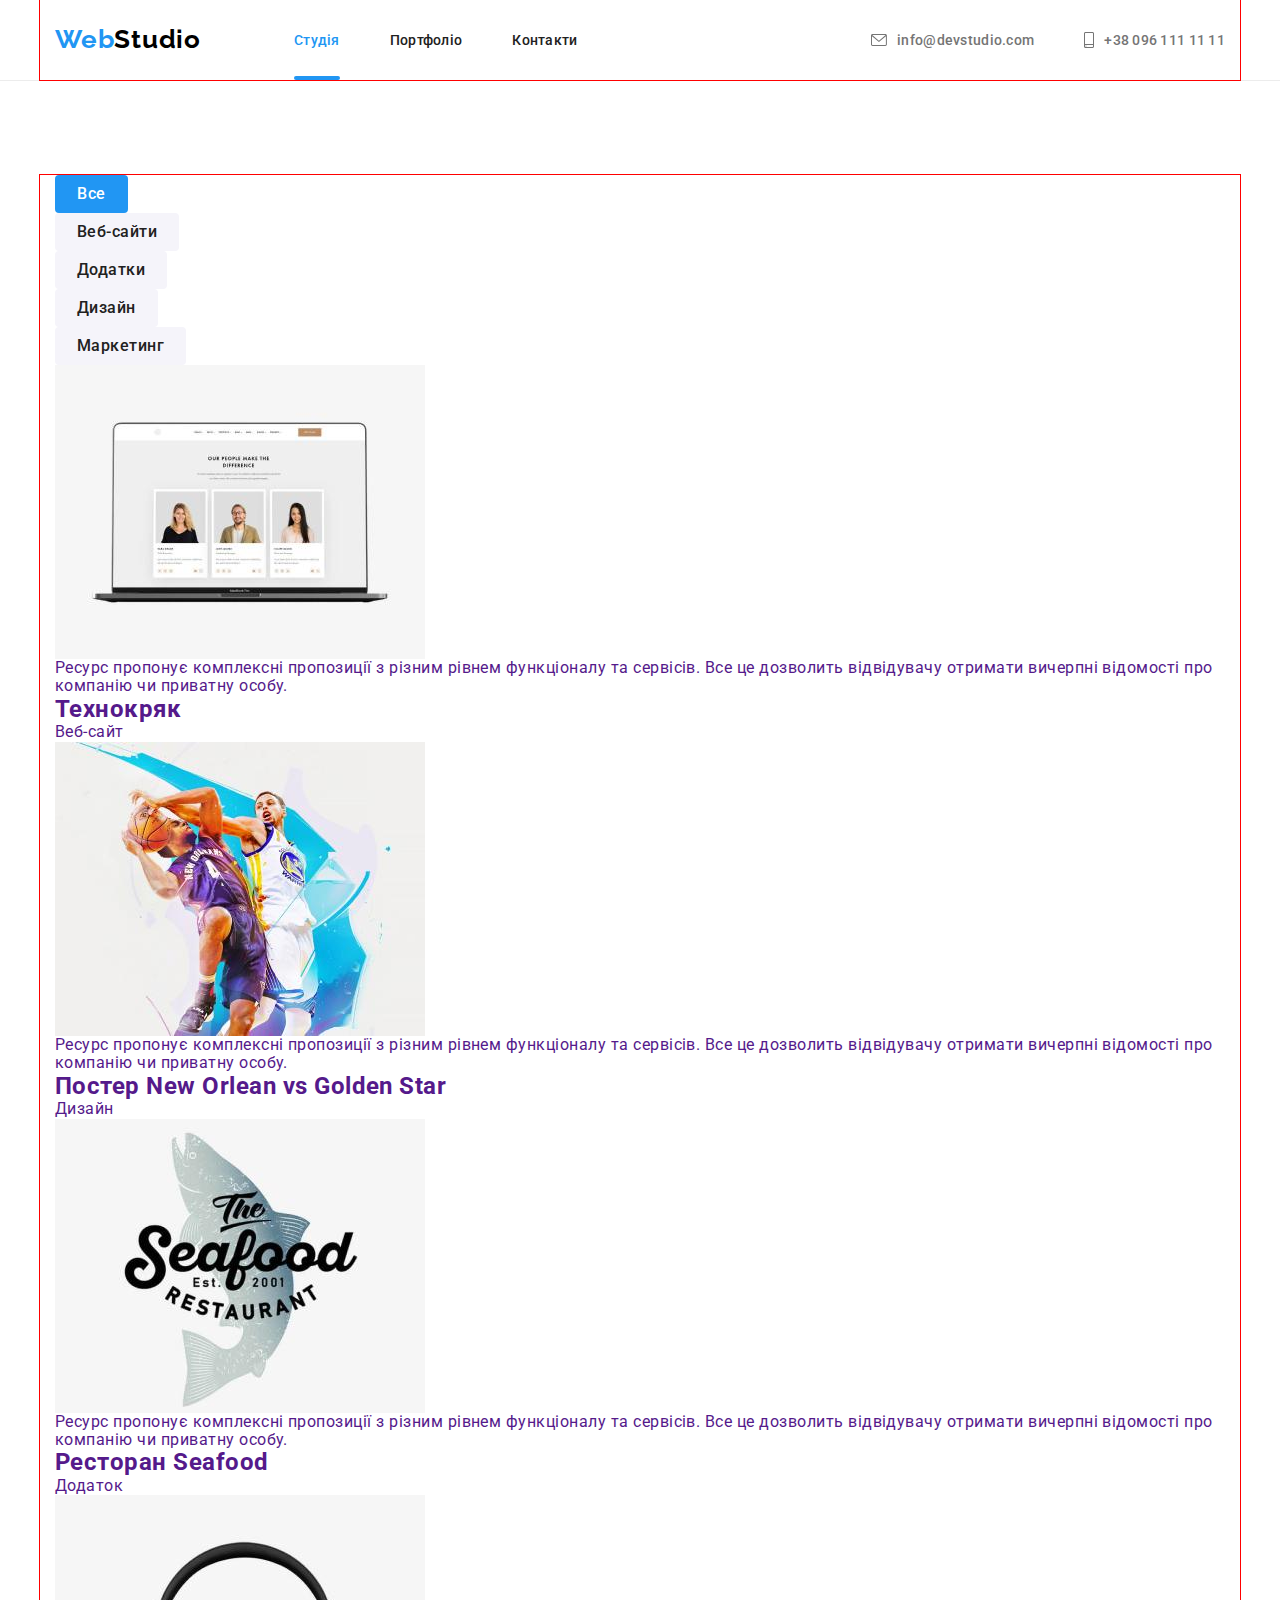
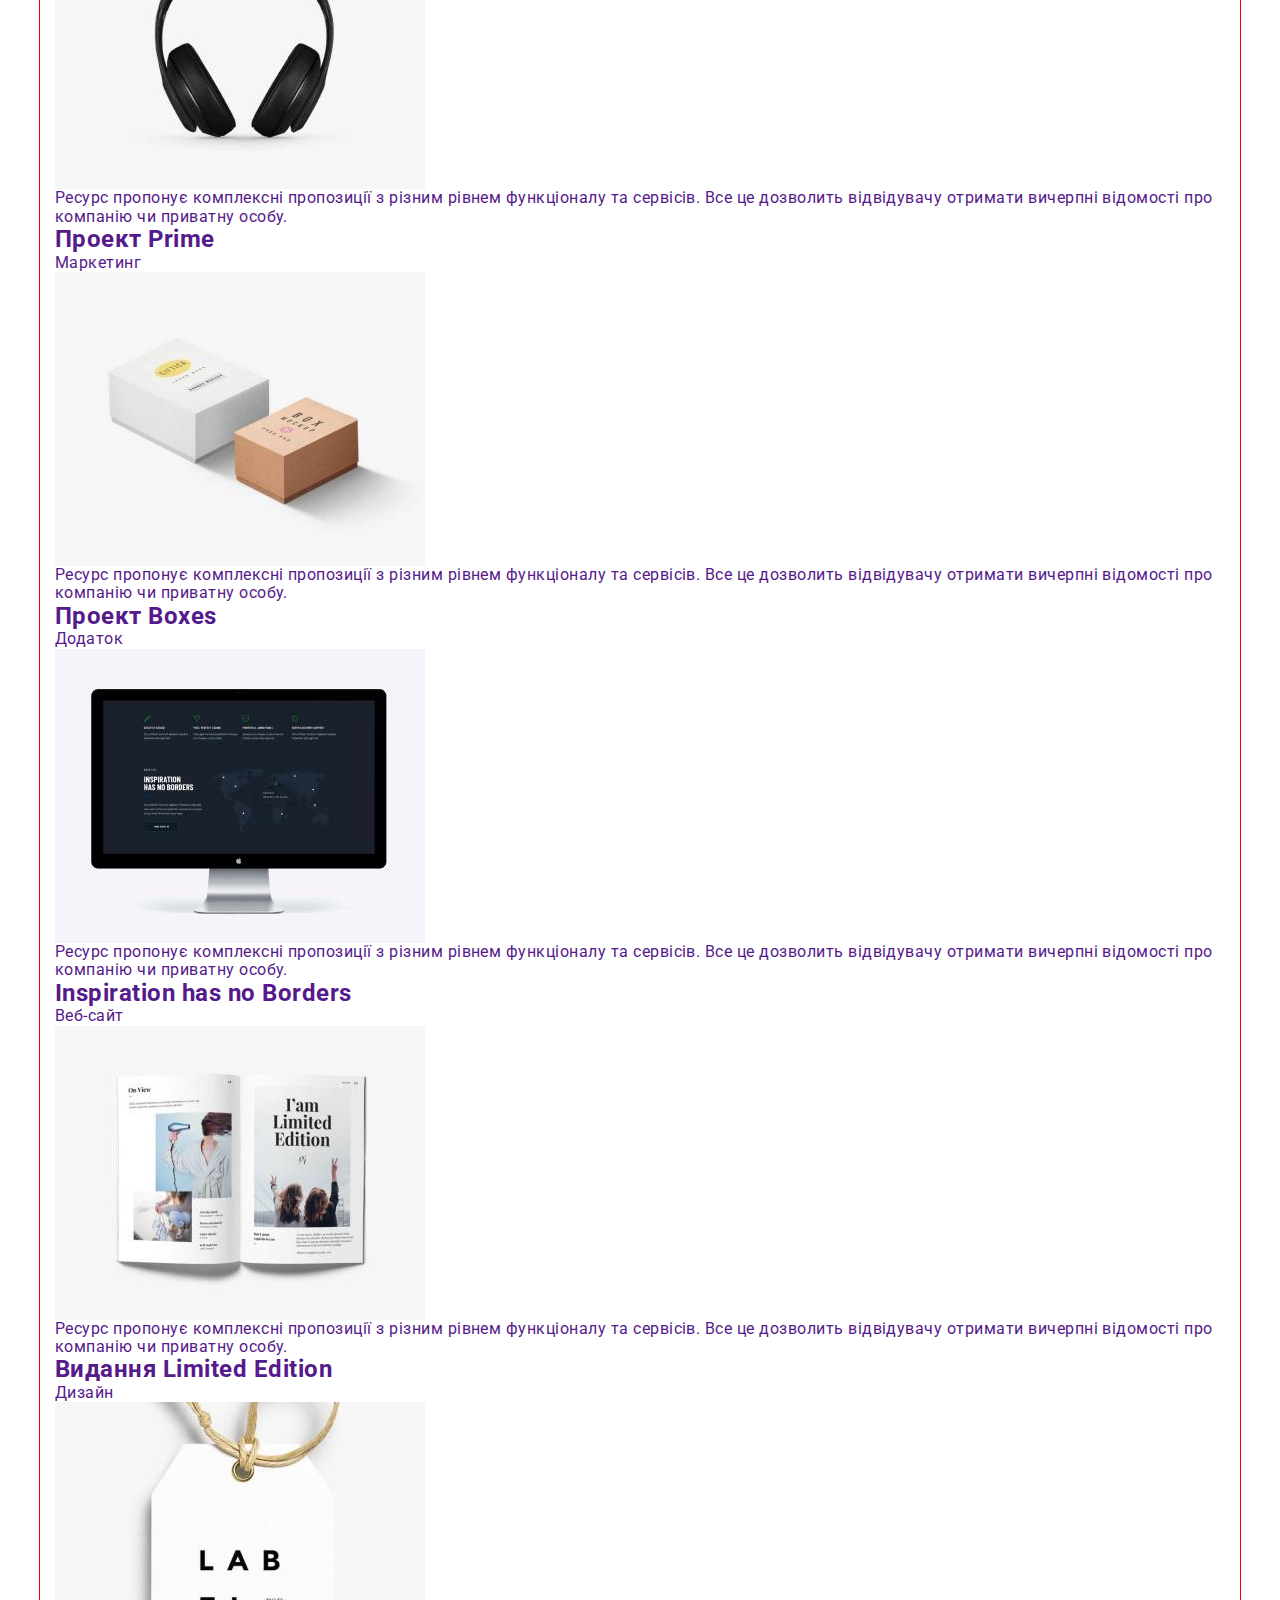
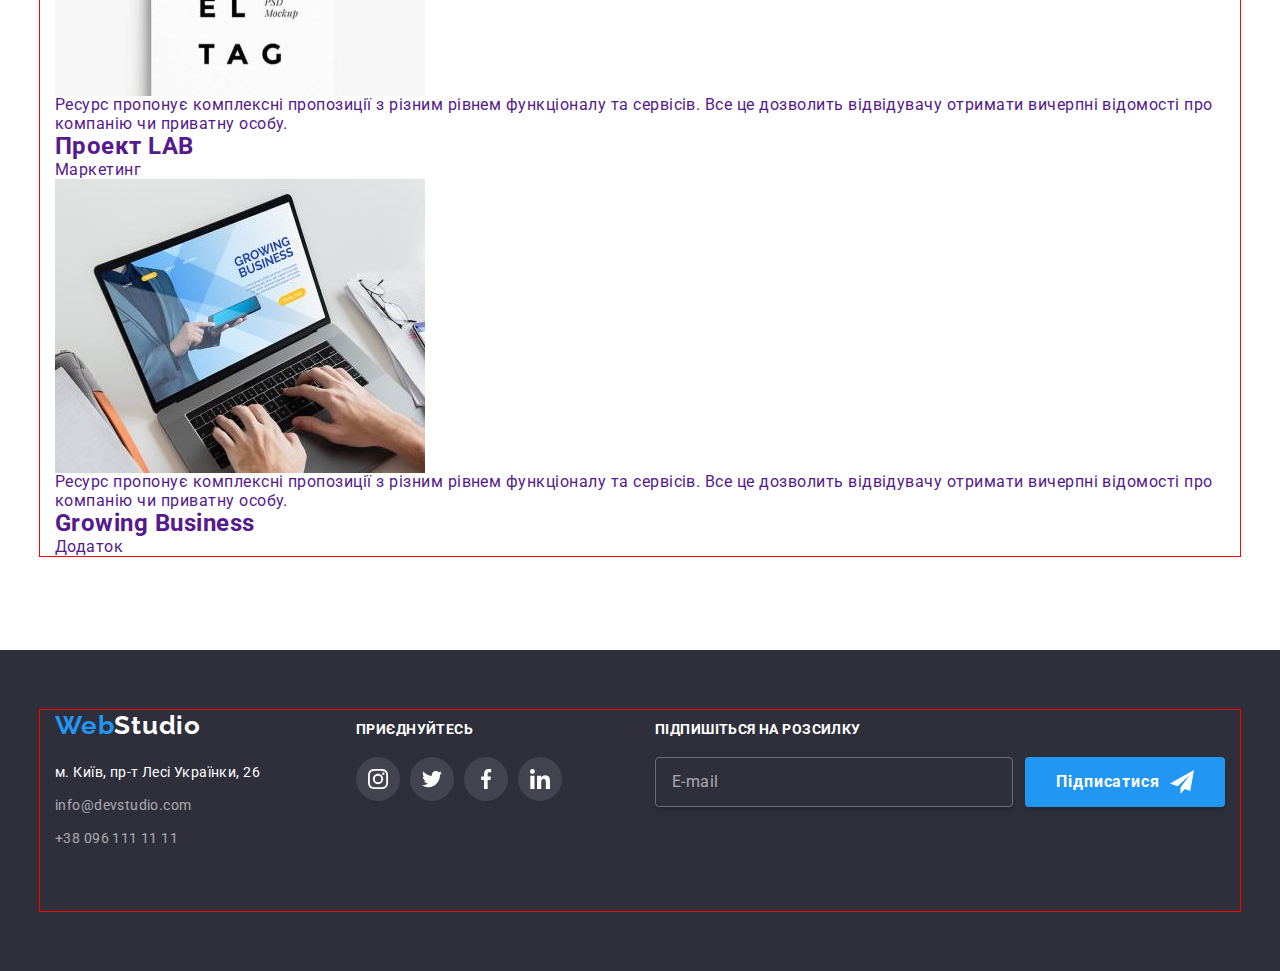
==== portfolio.html @ bcb4899d "Update portfolio.html" ====
<!DOCTYPE html>
<html lang="uk">
  <head>
    <meta charset="UTF-8" />
    <meta http-equiv="X-UA-Compatible" content="IE=edge" />
    <meta name="viewport" content="width=device-width, initial-scale=1.0" />
    <title>goit-markup-hw-08</title>

    <link rel="preconnect" href="https://fonts.googleapis.com" />
    <link rel="preconnect" href="https://fonts.gstatic.com" crossorigin />
    <link
      href="https://fonts.googleapis.com/css2?family=Raleway:wght@700&family=Roboto:wght@400;500;700;900&display=swap"
      rel="stylesheet"
    />
    <link
      rel="stylesheet"
      href="https://cdnjs.cloudflare.com/ajax/libs/modern-normalize/1.1.0/modern-normalize.min.css"
    />

    <link rel="stylesheet" href="./css/main.min.css" />
  </head>
  <body>
    <header class="header section">
      <div class="container container--header">
        <a href="./index.html" lang="en" class="logo header__logo"
          >Web<span class="logo--dark">Studio</span>
        </a>
        <nav class="navigation header__navigation">
          <ul class="navigation__list">
            <li class="navigation__item">
              <a class="navigation__link current" href="./index.html">Студія</a>
            </li>
            <li class="navigation__item">
              <a class="navigation__link" href="./portfolio.html">Портфоліо</a>
            </li>
            <li class="navigation__item">
              <a class="navigation__link" href="">Контакти</a>
            </li>
          </ul>
        </nav>
        <ul class="contact contact--header">
          <li class="contact__item--header">
            <a
              class="contact__link contact__link--header contact__link--mail"
              href="mailto:info@devstudio.com"
              target="_blank"
            >
              <svg class="contact__icon" width="16" height="12">
                <use href="./images/symbol-defs.svg#icon-envelope"></use>
              </svg>
              info@devstudio.com
            </a>
          </li>
          <li class="contact__item--header">
            <a
              class="contact__link contact__link--header contact__link--tel"
              href="tel:+380961111111"
            >
              <svg class="contact__icon" width="10" height="16">
                <use href="./images/symbol-defs.svg#icon-smartphone"></use>
              </svg>
              +38 096 111 11 11
            </a>
          </li>
        </ul>
      </div>
    </header>
    <main>
      <section class="portfolio section">
        <div class="container">
          <!-- <h1>Портфолио</h1>  невидимый-->
          <h1 class="title--main visually-hidden">Портфоліо</h1>

          <ul class="filter-list">
            <li class="filter-list__item">
              <button type="button" class="btn btn--white btn--current">Все</button>
            </li>
            <li class="filter-list__item">
              <button type="button" class="btn btn--white">Веб-сайти</button>
            </li>
            <li class="filter-list__item">
              <button type="button" class="btn btn--white">Додатки</button>
            </li>
            <li class="filter-list__item">
              <button type="button" class="btn btn--white">Дизайн</button>
            </li>
            <li class="filter-list__item">
              <button type="button" class="btn btn--white">Маркетинг</button>
            </li>
          </ul>

          <ul class="card-list">
            <li class="card-list__item">
              <a href="" class="card-list__link">
                <div class="card-list__thumb">
                  <img src="./images/img-pf-1.jpg" alt="photo" />
                  <p class="card-list__thumb-text">
                    Ресурс пропонує комплексні пропозиції з різним рівнем функціоналу та сервісів.
                    Все це дозволить відвідувачу отримати вичерпні відомості про компанію чи
                    приватну особу.
                  </p>
                </div>
                <div class="card-list__wrap">
                  <h2 class="card-list__item-title">Технокряк</h2>
                  <p class="card-list__item-descr">Веб-сайт</p>
                </div>
              </a>
            </li>
            <li class="card-list__item">
              <a href="" class="card-list__link">
                <div class="card-list__thumb">
                  <img src="./images/img-pf-2.jpg" alt="photo" />
                  <p class="card-list__thumb-text">
                    Ресурс пропонує комплексні пропозиції з різним рівнем функціоналу та сервісів.
                    Все це дозволить відвідувачу отримати вичерпні відомості про компанію чи
                    приватну особу.
                  </p>
                </div>
                <div class="card-list__wrap">
                  <h2 class="card-list__item-title">Постер New Orlean vs Golden Star</h2>
                  <p class="card-list__item-descr">Дизайн</p>
                </div>
              </a>
            </li>
            <li class="card-list__item">
              <a href="" class="card-list__link">
                <div class="card-list__thumb">
                  <img src="./images/img-pf-3.jpg" alt="photo" />
                  <p class="card-list__thumb-text">
                    Ресурс пропонує комплексні пропозиції з різним рівнем функціоналу та сервісів.
                    Все це дозволить відвідувачу отримати вичерпні відомості про компанію чи
                    приватну особу.
                  </p>
                </div>
                <div class="card-list__wrap">
                  <h2 class="card-list__item-title">Ресторан Seafood</h2>
                  <p class="card-list__item-descr">Додаток</p>
                </div>
              </a>
            </li>
            <li class="card-list__item">
              <a href="" class="card-list__link">
                <div class="card-list__thumb">
                  <img src="./images/img-pf-4.jpg" alt="photo" />
                  <p class="card-list__thumb-text">
                    Ресурс пропонує комплексні пропозиції з різним рівнем функціоналу та сервісів.
                    Все це дозволить відвідувачу отримати вичерпні відомості про компанію чи
                    приватну особу.
                  </p>
                </div>
                <div class="card-list__wrap">
                  <h2 class="card-list__item-title">Проект Prime</h2>
                  <p class="card-list__item-descr">Маркетинг</p>
                </div>
              </a>
            </li>
            <li class="card-list__item">
              <a href="" class="card-list__link">
                <div class="card-list__thumb">
                  <img src="./images/img-pf-5.jpg" alt="photo" />
                  <p class="card-list__thumb-text">
                    Ресурс пропонує комплексні пропозиції з різним рівнем функціоналу та сервісів.
                    Все це дозволить відвідувачу отримати вичерпні відомості про компанію чи
                    приватну особу.
                  </p>
                </div>
                <div class="card-list__wrap">
                  <h2 class="card-list__iten-title">Проект Boxes</h2>
                  <p class="card-list__item-descr">Додаток</p>
                </div>
              </a>
            </li>
            <li class="card-list__item">
              <a href="" class="card-list__link">
                <div class="card-list__thumb">
                  <img src="./images/img-pf-6.jpg" alt="photo" />
                  <p class="card-list__thumb-text">
                    Ресурс пропонує комплексні пропозиції з різним рівнем функціоналу та сервісів.
                    Все це дозволить відвідувачу отримати вичерпні відомості про компанію чи
                    приватну особу.
                  </p>
                </div>
                <div class="card-list__wrap">
                  <h2 class="card-list__item-title">Inspiration has no Borders</h2>
                  <p class="card-list__item-descr">Веб-сайт</p>
                </div>
              </a>
            </li>
            <li class="card-list__item">
              <a href="" class="card-list__link">
                <div class="card-list__thumb">
                  <img src="./images/img-pf-7.jpg" alt="photo" />
                  <p class="card-list__thumb-text">
                    Ресурс пропонує комплексні пропозиції з різним рівнем функціоналу та сервісів.
                    Все це дозволить відвідувачу отримати вичерпні відомості про компанію чи
                    приватну особу.
                  </p>
                </div>
                <div class="card-list__wrap">
                  <h2 class="card-list__item-title">Видання Limited Edition</h2>
                  <p class="card-list__item-descr">Дизайн</p>
                </div>
              </a>
            </li>
            <li class="card-list__item">
              <a href="" class="card-list__link">
                <div class="card-list__thumb">
                  <img src="./images/img-pf-8.jpg" alt="photo" />
                  <p class="card-list__thumb-text">
                    Ресурс пропонує комплексні пропозиції з різним рівнем функціоналу та сервісів.
                    Все це дозволить відвідувачу отримати вичерпні відомості про компанію чи
                    приватну особу.
                  </p>
                </div>
                <div class="card-list__wrap">
                  <h2 class="card-list__item-title">Проект LAB</h2>
                  <p class="card-list__item-descr">Маркетинг</p>
                </div>
              </a>
            </li>
            <li class="card-list__item">
              <a href="" class="card-list__link">
                <div class="card-list__thumb">
                  <img src="./images/img-pf-9.jpg" alt="photo" />
                  <p class="card-list__thumb-text">
                    Ресурс пропонує комплексні пропозиції з різним рівнем функціоналу та сервісів.
                    Все це дозволить відвідувачу отримати вичерпні відомості про компанію чи
                    приватну особу.
                  </p>
                </div>
                <div class="card-list__wrap">
                  <h2 class="card-list__item-title">Growing Business</h2>
                  <p class="card-list__item-descr">Додаток</p>
                </div>
              </a>
            </li>
          </ul>
        </div>
      </section>
    </main>
    <footer class="footer section">
      <div class="container container--footer">
        <div class="contacts footer__contacts">
          <a href="./index.html" lang="en" class="logo footer__logo"
            >Web<span class="logo--light">Studio</span>
          </a>
          <address class="address footer__address">
            <ul class="contact footer__contact">
              <li class="contact__item">
                <a
                  class="contact__link contact__link--post"
                  href="https://goo.gl/maps/JHCXsqgSBJYCVwFo8"
                  target="_blank"
                  rel="noopner noreferrer nofollow"
                  >м. Київ, пр-т Лесі Українки, 26</a
                >
              </li>
              <li class="contact__item">
                <a class="contact__link" href="mailto:info@devstudio.com" target="_blank"
                  >info@devstudio.com</a
                >
              </li>
              <li class="contact__item">
                <a class="contact__link" href="tel:+380961111111">+38 096 111 11 11</a>
              </li>
            </ul>
          </address>
        </div>
        <div class="soc footer__soc">
          <p class="footer__appeal">приєднуйтесь</p>
          <ul class="social footer__social">
            <li class="social__item">
              <a href="" class="social__link social__link--dark">
                <svg class="social__icon social__icon--dark" width="20" height="20">
                  <use href="./images/symbol-defs.svg#icon-instagram"></use>
                </svg>
              </a>
            </li>
            <li class="social__item">
              <a href="" class="social__link social__link--dark">
                <svg class="social__icon social__icon--dark" width="20" height="20">
                  <use href="./images/symbol-defs.svg#icon-twitter"></use>
                </svg>
              </a>
            </li>
            <li class="social__item">
              <a href="" class="social__link social__link--dark">
                <svg class="social__icon social__icon--dark" width="20" height="20">
                  <use href="./images/symbol-defs.svg#icon-facebook"></use>
                </svg>
              </a>
            </li>
            <li class="social__item">
              <a href="" class="social__link social__link--dark">
                <svg class="social__icon social__icon--dark" width="20" height="20">
                  <use href="./images/symbol-defs.svg#icon-linkedin"></use>
                </svg>
              </a>
            </li>
          </ul>
        </div>

        <div class="subscribe footer__subscribe">
          <p class="footer__appeal">Підпишіться на розсилку</p>
          <form name="subscribe" class="form-users-data subscribe__form-users-data">
            <input
              type="email"
              name="email"
              placeholder="E-mail"
              class="form-users-data__input form-users-data__input--footer"
            />
            <button type="submit" class="btn btn--icon footer__btn">
              Підписатися
              <svg class="btn__icon" width="24" height="24">
                <use href="./images/symbol-defs.svg#icon-send"></use>
              </svg>
            </button>
          </form>
        </div>
      </div>
    </footer>
  </body>
</html>
---- css/main.min.css ----
.visually-hidden{position:absolute;white-space:nowrap;width:1px;height:1px;overflow:hidden;border:0;padding:0;clip:rect(0 0 0 0);-webkit-clip-path:inset(50%);clip-path:inset(50%);margin:-1px}h1,h2,h3,h4,h5,h6,p{margin:0}ul{margin:0;padding:0;list-style:none}a{text-decoration:none;cursor:pointer}img{display:block;max-width:100%;height:auto}address{font-style:normal}body{font-family:"roboto",sans-serif;color:#212121;background-color:#fff;letter-spacing:.03em}.section{margin:0 auto;padding-top:60px;padding-bottom:60px}@media screen and (min-width: 1200px){.section{padding-top:94px;padding-bottom:94px}}@media screen and (max-width: 1199px){.vacant{display:none}}@media screen and (max-width: 767px){.vacant-mob{display:none}}.container{width:100%;margin:0 auto;padding-left:15px;padding-right:15px;outline:1px solid red}@media screen and (min-width: 480px){.container{max-width:480px}}@media screen and (min-width: 768px){.container{max-width:768px}}@media screen and (min-width: 1200px){.container{max-width:1200px}}.container--header{display:-webkit-box;display:-ms-flexbox;display:flex;-webkit-box-orient:horizontal;-webkit-box-direction:normal;-ms-flex-direction:row;flex-direction:row;-webkit-box-align:center;-ms-flex-align:center;align-items:center;-ms-flex-wrap:nowrap;flex-wrap:nowrap}.container--hero{padding:0;display:-webkit-box;display:-ms-flexbox;display:flex;-webkit-box-orient:vertical;-webkit-box-direction:normal;-ms-flex-direction:column;flex-direction:column;-webkit-box-align:center;-ms-flex-align:center;align-items:center;-ms-flex-wrap:nowrap;flex-wrap:nowrap;width:100%}@media screen and (min-width: 450px){.container--hero{max-width:360px}}@media screen and (min-width: 1200px){.container--hero{max-width:696px}}@media screen and (min-width: 768px){.container--footer{display:-webkit-box;display:-ms-flexbox;display:flex;-webkit-box-orient:horizontal;-webkit-box-direction:normal;-ms-flex-direction:row;flex-direction:row;-webkit-box-align:baseline;-ms-flex-align:baseline;align-items:baseline;-ms-flex-wrap:wrap;flex-wrap:wrap}}@media screen and (min-width: 1200px){.container--footer{display:-webkit-box;display:-ms-flexbox;display:flex;-webkit-box-orient:horizontal;-webkit-box-direction:normal;-ms-flex-direction:row;flex-direction:row;-webkit-box-align:baseline;-ms-flex-align:baseline;align-items:baseline;-ms-flex-wrap:noWrap;flex-wrap:noWrap}}.logo{display:block;color:#2196f3;font-family:"Raleway",sans-serif;font-size:24px;font-weight:700;line-height:1.1666666667;letter-spacing:.03em}@media screen and (min-width: 1200px){.logo{font-size:26px;font-weight:700;line-height:1.1923076923;letter-spacing:.03em}}.logo--dark{color:#000}.logo--light{color:#fff}.btn{display:-webkit-box;display:-ms-flexbox;display:flex;-webkit-box-orient:horizontal;-webkit-box-direction:normal;-ms-flex-direction:row;flex-direction:row;-webkit-box-align:center;-ms-flex-align:center;align-items:center;-webkit-box-pack:center;-ms-flex-pack:center;justify-content:center;-ms-flex-wrap:nowrap;flex-wrap:nowrap;min-width:200px;height:50px;-webkit-transition:background-color 250ms cubic-bezier(0.4, 0, 0.2, 1);transition:background-color 250ms cubic-bezier(0.4, 0, 0.2, 1);border-radius:4px;border:none;font-family:inherit;color:#fff;background-color:#2196f3;-webkit-box-shadow:0px 4px 4px rgba(0,0,0,.15);box-shadow:0px 4px 4px rgba(0,0,0,.15);font-size:16px;font-weight:700;line-height:1.875;letter-spacing:.06em}.btn:hover,.btn:focus{background-color:#188ce8;-webkit-transition:background-color 250ms cubic-bezier(0.4, 0, 0.2, 1);transition:background-color 250ms cubic-bezier(0.4, 0, 0.2, 1)}.btn__icon{fill:#fff}.btn--hero{padding:10px 32px}.btn--white{min-width:73px;height:auto;padding:6px 22px;font-size:16px;font-weight:500;line-height:1.625;letter-spacing:.03em;color:#212121;background-color:#f5f4fa;-webkit-box-shadow:0px 0px 0px rgba(0,0,0,.1),0px 0px 0px rgba(0,0,0,.08),0px 0px 0px rgba(0,0,0,.12);box-shadow:0px 0px 0px rgba(0,0,0,.1),0px 0px 0px rgba(0,0,0,.08),0px 0px 0px rgba(0,0,0,.12);-webkit-transition:background-color 250ms cubic-bezier(0.4, 0, 0.2, 1),color 250ms cubic-bezier(0.4, 0, 0.2, 1),-webkit-box-shadow 250ms 250ms cubic-bezier(0.4, 0, 0.2, 1);transition:background-color 250ms cubic-bezier(0.4, 0, 0.2, 1),color 250ms cubic-bezier(0.4, 0, 0.2, 1),-webkit-box-shadow 250ms 250ms cubic-bezier(0.4, 0, 0.2, 1);transition:background-color 250ms cubic-bezier(0.4, 0, 0.2, 1),color 250ms cubic-bezier(0.4, 0, 0.2, 1),box-shadow 250ms 250ms cubic-bezier(0.4, 0, 0.2, 1);transition:background-color 250ms cubic-bezier(0.4, 0, 0.2, 1),color 250ms cubic-bezier(0.4, 0, 0.2, 1),box-shadow 250ms 250ms cubic-bezier(0.4, 0, 0.2, 1),-webkit-box-shadow 250ms 250ms cubic-bezier(0.4, 0, 0.2, 1)}.btn--white:hover,.btn--white:focus{color:#fff;background-color:#2196f3;-webkit-box-shadow:0px 0px 0px rgba(0,0,0,.1),0px 0px 0px rgba(0,0,0,.08),0px 0px 0px rgba(0,0,0,.12);box-shadow:0px 0px 0px rgba(0,0,0,.1),0px 0px 0px rgba(0,0,0,.08),0px 0px 0px rgba(0,0,0,.12);-webkit-transition:background-color 250ms cubic-bezier(0.4, 0, 0.2, 1),color 250ms cubic-bezier(0.4, 0, 0.2, 1),-webkit-box-shadow 250ms 250ms cubic-bezier(0.4, 0, 0.2, 1);transition:background-color 250ms cubic-bezier(0.4, 0, 0.2, 1),color 250ms cubic-bezier(0.4, 0, 0.2, 1),-webkit-box-shadow 250ms 250ms cubic-bezier(0.4, 0, 0.2, 1);transition:background-color 250ms cubic-bezier(0.4, 0, 0.2, 1),color 250ms cubic-bezier(0.4, 0, 0.2, 1),box-shadow 250ms 250ms cubic-bezier(0.4, 0, 0.2, 1);transition:background-color 250ms cubic-bezier(0.4, 0, 0.2, 1),color 250ms cubic-bezier(0.4, 0, 0.2, 1),box-shadow 250ms 250ms cubic-bezier(0.4, 0, 0.2, 1),-webkit-box-shadow 250ms 250ms cubic-bezier(0.4, 0, 0.2, 1)}.btn--current{color:#fff;background-color:#2196f3;-webkit-box-shadow:0px 0px 0px rgba(0,0,0,.1),0px 0px 0px rgba(0,0,0,.08),0px 0px 0px rgba(0,0,0,.12);box-shadow:0px 0px 0px rgba(0,0,0,.1),0px 0px 0px rgba(0,0,0,.08),0px 0px 0px rgba(0,0,0,.12)}.btn--icon{gap:10px;padding:10px 28px}.btn--form{margin:0 auto;padding:10px 52px;-webkit-transition:text-shadow 250ms cubic-bezier(0.4, 0, 0.2, 1);transition:text-shadow 250ms cubic-bezier(0.4, 0, 0.2, 1)}.btn--form:hover{text-shadow:0px 4px 4px rgba(0,0,0,.15);-webkit-transition:text-shadow 250ms cubic-bezier(0.4, 0, 0.2, 1);transition:text-shadow 250ms cubic-bezier(0.4, 0, 0.2, 1)}.btn-close{display:-webkit-box;display:-ms-flexbox;display:flex;-webkit-box-orient:horizontal;-webkit-box-direction:normal;-ms-flex-direction:row;flex-direction:row;-webkit-box-align:center;-ms-flex-align:center;align-items:center;-webkit-box-pack:center;-ms-flex-pack:center;justify-content:center;-ms-flex-wrap:nowrap;flex-wrap:nowrap;width:30px;height:30px;border-radius:50%;padding:0;border:1px solid rgba(0,0,0,.1);color:#000;background-color:#fff}.btn-close__icon{fill:#000}.btn-close:hover .btn-close__icon,.btn-close:focus .btn-close__icon{fill:#2196f3}.navigation__list{display:-webkit-box;display:-ms-flexbox;display:flex;-webkit-box-orient:horizontal;-webkit-box-direction:normal;-ms-flex-direction:row;flex-direction:row;-webkit-box-align:center;-ms-flex-align:center;align-items:center;-webkit-box-pack:center;-ms-flex-pack:center;justify-content:center;-ms-flex-wrap:nowrap;flex-wrap:nowrap}.navigation__item:not(:last-child){margin-right:50px}.navigation__link{display:block;padding-top:32px;padding-bottom:32px;-webkit-transition:color 250ms cubic-bezier(0.4, 0, 0.2, 1);transition:color 250ms cubic-bezier(0.4, 0, 0.2, 1);font-size:14px;font-weight:500;line-height:1.1428571429;letter-spacing:.02em;color:inherit}.navigation__link:hover,.navigation__link:focus{color:#2196f3}.navigation__link.current{color:#2196f3;cursor:pointer;position:relative}.navigation__link.current::after{content:"";position:absolute;bottom:0;display:block;width:100%;height:4px;border-radius:2px;background-color:#2196f3}.contact{display:-webkit-box;display:-ms-flexbox;display:flex;-webkit-box-orient:vertical;-webkit-box-direction:normal;-ms-flex-direction:column;flex-direction:column;-webkit-box-align:center;-ms-flex-align:center;align-items:center;gap:8px;-ms-flex-wrap:nowrap;flex-wrap:nowrap}@media screen and (min-width: 1200px){.contact{display:-webkit-box;display:-ms-flexbox;display:flex;-webkit-box-orient:vertical;-webkit-box-direction:normal;-ms-flex-direction:column;flex-direction:column;-webkit-box-align:start;-ms-flex-align:start;align-items:flex-start;gap:9px;-ms-flex-wrap:nowrap;flex-wrap:nowrap}}.contact__link{font-size:14px;line-height:1.71;letter-spacing:.03em;color:rgba(255,255,255,.6);-webkit-transition-property:color;transition-property:color;-webkit-transition-duration:250ms;transition-duration:250ms;-webkit-transition-timing-function:cubic-bezier(0.4, 0, 0.2, 1);transition-timing-function:cubic-bezier(0.4, 0, 0.2, 1)}.contact__link--post{color:#fff}.contact__link:hover,.contact__link:focus{color:#2196f3}@media screen and (min-width: 768px){.contact--header{display:-webkit-box;display:-ms-flexbox;display:flex;-webkit-box-orient:vertical;-webkit-box-direction:normal;-ms-flex-direction:column;flex-direction:column;-webkit-box-align:start;-ms-flex-align:start;align-items:flex-start;-webkit-box-pack:center;-ms-flex-pack:center;justify-content:center;gap:12px;-ms-flex-wrap:nowrap;flex-wrap:nowrap}}@media screen and (min-width: 1200px){.contact--header{display:-webkit-box;display:-ms-flexbox;display:flex;-webkit-box-orient:horizontal;-webkit-box-direction:normal;-ms-flex-direction:row;flex-direction:row;-webkit-box-align:center;-ms-flex-align:center;align-items:center;-webkit-box-pack:center;-ms-flex-pack:center;justify-content:center;gap:50px;-ms-flex-wrap:nowrap;flex-wrap:nowrap}}@media screen and (min-width: 768px)and (max-width: 1199px){.contact__link--mail{padding-top:20px;padding-bottom:0px}.contact__link--tel{padding-top:0px;padding-bottom:20px}}.contact__link--header{display:-webkit-box;display:-ms-flexbox;display:flex;-webkit-box-orient:horizontal;-webkit-box-direction:normal;-ms-flex-direction:row;flex-direction:row;-webkit-box-align:center;-ms-flex-align:center;align-items:center;-ms-flex-wrap:nowrap;flex-wrap:nowrap;font-size:14px;font-weight:500;line-height:1.1428571429;letter-spacing:.02em;color:#757575;-webkit-transition-property:color;transition-property:color;-webkit-transition-duration:250ms;transition-duration:250ms;-webkit-transition-timing-function:cubic-bezier(0.4, 0, 0.2, 1);transition-timing-function:cubic-bezier(0.4, 0, 0.2, 1)}@media screen and (min-width: 768px)and (max-width: 1199px){.contact__link--header{font-size:12px;font-weight:500;line-height:1.1666666667;letter-spacing:.02em}}@media screen and (min-width: 1200px){.contact__link--header{padding-top:32px;padding-bottom:32px}}.contact__link--header:hover,.contact__link--header:focus{color:#2196f3}.contact__icon{margin-right:10px;fill:currentColor}.social{display:-webkit-box;display:-ms-flexbox;display:flex;-webkit-box-orient:horizontal;-webkit-box-direction:normal;-ms-flex-direction:row;flex-direction:row;-webkit-box-align:center;-ms-flex-align:center;align-items:center;-webkit-box-pack:center;-ms-flex-pack:center;justify-content:center;gap:10px;-ms-flex-wrap:nowrap;flex-wrap:nowrap}.social__link{display:-webkit-box;display:-ms-flexbox;display:flex;-webkit-box-orient:horizontal;-webkit-box-direction:normal;-ms-flex-direction:row;flex-direction:row;-webkit-box-align:center;-ms-flex-align:center;align-items:center;-webkit-box-pack:center;-ms-flex-pack:center;justify-content:center;-ms-flex-wrap:nowrap;flex-wrap:nowrap;width:44px;height:44px;border-radius:50%;background-color:transpatent;-webkit-transition:background-color 250ms cubic-bezier(0.4, 0, 0.2, 1);transition:background-color 250ms cubic-bezier(0.4, 0, 0.2, 1)}.social__link:hover,.social__link:focus{background-color:#2196f3;color:#fff}.social__link:hover .social__icon,.social__link:focus .social__icon{fill:currentColor}.social__link--dark{background-color:rgba(255,255,255,.1)}.social__link--dark:hover,.social__link--dark:focus{background-color:#2196f3;-webkit-transition:background-color 250ms cubic-bezier(0.4, 0, 0.2, 1);transition:background-color 250ms cubic-bezier(0.4, 0, 0.2, 1)}.social__icon--dark{fill:#fff}.title{text-align:center;margin-bottom:30px;font-size:28px;font-weight:700;line-height:1.1785714286;letter-spacing:.03em}@media screen and (min-width: 1200px){.title{margin-bottom:50px;font-size:36px;font-weight:700;line-height:1.1666666667;letter-spacing:.03em}}.title--main{margin:0 auto 30px;text-transform:uppercase;color:#fff;font-size:24px;font-weight:900;line-height:1.5833333333;letter-spacing:.06em}@media screen and (min-width: 450px){.title--main{font-size:26px;font-weight:900;line-height:1.6153846154;letter-spacing:.06em}}@media screen and (min-width: 1200px){.title--main{font-size:44px;font-weight:900;line-height:1.3636363636;letter-spacing:.06em}}.form-users-data__wrap{margin-bottom:10px}.form-users-data__wrap--comment{margin-bottom:20px}.form-users-data__label{margin-bottom:4px;font-size:12px;font-weight:400;line-height:1.1666666667;letter-spacing:.01em;color:#757575}.form-users-data__input{width:100%;height:40px;padding:12px 42px;border:1px solid rgba(33,33,33,.2);border-radius:4px;font-size:12px;font-weight:400;line-height:1.1666666667;letter-spacing:.01em;color:#757575}.form-users-data__input--request{-webkit-transition:border-color 250ms cubic-bezier(0.4, 0, 0.2, 1);transition:border-color 250ms cubic-bezier(0.4, 0, 0.2, 1)}.form-users-data__input--comment{height:120px;resize:none;padding:12px 16px}.form-users-data__input--comment::-webkit-input-placeholder{font-size:12px;font-weight:400;line-height:1.1666666667;letter-spacing:.01em;color:rgba(117,117,117,.5)}.form-users-data__input--comment::-moz-placeholder{font-size:12px;font-weight:400;line-height:1.1666666667;letter-spacing:.01em;color:rgba(117,117,117,.5)}.form-users-data__input--comment:-ms-input-placeholder{font-size:12px;font-weight:400;line-height:1.1666666667;letter-spacing:.01em;color:rgba(117,117,117,.5)}.form-users-data__input--comment::-ms-input-placeholder{font-size:12px;font-weight:400;line-height:1.1666666667;letter-spacing:.01em;color:rgba(117,117,117,.5)}.form-users-data__input--comment::placeholder{font-size:12px;font-weight:400;line-height:1.1666666667;letter-spacing:.01em;color:rgba(117,117,117,.5)}.form-users-data__input--footer{height:50px;padding:12px 16px;border:1px solid rgba(255,255,255,.3);background-color:rgba(0,0,0,0);-webkit-box-shadow:0px 4px 4px rgba(0,0,0,.15);box-shadow:0px 4px 4px rgba(0,0,0,.15);color:#fff;font-size:16px;font-weight:400;line-height:1.25;letter-spacing:.03em}@media screen and (min-width: 480px){.form-users-data__input--footer{width:450px}}@media screen and (min-width: 1200px){.form-users-data__input--footer{width:358px}}.form-users-data__input--footer::-webkit-input-placeholder{font-size:16px;font-weight:400;line-height:1.25;letter-spacing:.03em;color:rgba(255,255,255,.6)}.form-users-data__input--footer::-moz-placeholder{font-size:16px;font-weight:400;line-height:1.25;letter-spacing:.03em;color:rgba(255,255,255,.6)}.form-users-data__input--footer:-ms-input-placeholder{font-size:16px;font-weight:400;line-height:1.25;letter-spacing:.03em;color:rgba(255,255,255,.6)}.form-users-data__input--footer::-ms-input-placeholder{font-size:16px;font-weight:400;line-height:1.25;letter-spacing:.03em;color:rgba(255,255,255,.6)}.form-users-data__input--footer::placeholder{font-size:16px;font-weight:400;line-height:1.25;letter-spacing:.03em;color:rgba(255,255,255,.6)}.form-users-data__wrapper{position:relative}.form-users-data__icon{position:absolute;top:50%;left:2.67%;-webkit-transform:translateY(-50%);transform:translateY(-50%);fill:#212121;-webkit-transition:fill 250ms cubic-bezier(0.4, 0, 0.2, 1);transition:fill 250ms cubic-bezier(0.4, 0, 0.2, 1)}.form-users-data__input--request:hover,.form-users-data__input--request:focus{border-color:#2196f3;cursor:pointer;-webkit-transition:border-color 250ms cubic-bezier(0.4, 0, 0.2, 1);transition:border-color 250ms cubic-bezier(0.4, 0, 0.2, 1)}.form-users-data__input--request:hover+.form-users-data__icon,.form-users-data__input--request:focus+.form-users-data__icon{fill:#2196f3;-webkit-transition:fill 250ms cubic-bezier(0.4, 0, 0.2, 1);transition:fill 250ms cubic-bezier(0.4, 0, 0.2, 1)}.form__policy{margin-bottom:30px}.policy{display:-webkit-box;display:-ms-flexbox;display:flex;-webkit-box-align:center;-ms-flex-align:center;align-items:center;-webkit-box-pack:center;-ms-flex-pack:center;justify-content:center;margin-bottom:30px}.policy__terms{position:relative;display:block;margin-left:9px;color:#2196f3}.policy__terms::after{content:"";position:absolute;top:100%;left:0;-webkit-transform:translateY(-5px);transform:translateY(-5px);width:100%;border-bottom:1px solid #2196f3}.policy__label{display:-webkit-box;display:-ms-flexbox;display:flex;-webkit-box-align:center;-ms-flex-align:center;align-items:center;font-size:14px;line-height:1.71;color:#757575}.policy__label .policy__icon{display:-webkit-box;display:-ms-flexbox;display:flex;-webkit-box-align:center;-ms-flex-align:center;align-items:center;-webkit-box-pack:center;-ms-flex-pack:center;justify-content:center;width:16px;height:15px;border:2px solid #212121;border-radius:2px;margin-right:7px;-webkit-transition:background-color 250ms cubic-bezier(0.4, 0, 0.2, 1),border-color 250ms cubic-bezier(0.4, 0, 0.2, 1);transition:background-color 250ms cubic-bezier(0.4, 0, 0.2, 1),border-color 250ms cubic-bezier(0.4, 0, 0.2, 1)}.policy__icon{fill:rgba(0,0,0,0);-webkit-transition:fill 250ms cubic-bezier(0.4, 0, 0.2, 1);transition:fill 250ms cubic-bezier(0.4, 0, 0.2, 1)}.policy__check:checked+.policy__label .policy__icon{background-color:#2196f3;border-color:#2196f3}.policy__check:hover+.policy__label .policy__icon,.policy__check:focus+.policy__label .policy__icon{border-color:#2196f3;-webkit-transition:border-color 250ms cubic-bezier(0.4, 0, 0.2, 1);transition:border-color 250ms cubic-bezier(0.4, 0, 0.2, 1)}.policy__check:checked+.policy__label .policy__icon{fill:#fff}.policy__check:focus+.policy__label .policy__icon{fill:#fff;-webkit-transition:fill 250ms cubic-bezier(0.4, 0, 0.2, 1);transition:fill 250ms cubic-bezier(0.4, 0, 0.2, 1)}.backdrop{position:fixed;top:0;left:0;width:100%;min-height:100%;background-color:rgba(0,0,0,.5);opacity:1;-webkit-transition:opacity 250ms cubic-bezier(0.4, 0, 0.2, 1),visibility 250ms cubic-bezier(0.4, 0, 0.2, 1);transition:opacity 250ms cubic-bezier(0.4, 0, 0.2, 1),visibility 250ms cubic-bezier(0.4, 0, 0.2, 1)}.is-hidden{opacity:0;visibility:hidden;pointer-events:none;-webkit-transition:opacity 250ms cubic-bezier(0.4, 0, 0.2, 1) 250ms,visibility 250ms cubic-bezier(0.4, 0, 0.2, 1) 250ms;transition:opacity 250ms cubic-bezier(0.4, 0, 0.2, 1) 250ms,visibility 250ms cubic-bezier(0.4, 0, 0.2, 1) 250ms}.backdrop__modal{position:absolute;top:50%;left:50%;-webkit-transform:translate(-50%, -50%) scale(1);transform:translate(-50%, -50%) scale(1)}.modal{-webkit-transition:-webkit-transform 500ms cubic-bezier(0.4, 0, 0.2, 1);transition:-webkit-transform 500ms cubic-bezier(0.4, 0, 0.2, 1);transition:transform 500ms cubic-bezier(0.4, 0, 0.2, 1);transition:transform 500ms cubic-bezier(0.4, 0, 0.2, 1), -webkit-transform 500ms cubic-bezier(0.4, 0, 0.2, 1);padding:40px 40px;width:528px;height:581px;border-radius:4px;background-color:#fff;-webkit-box-shadow:0px 1px 3px rgba(0,0,0,.12),0px 1px 1px rgba(0,0,0,.14),0px 2px 1px rgba(0,0,0,.2);box-shadow:0px 1px 3px rgba(0,0,0,.12),0px 1px 1px rgba(0,0,0,.14),0px 2px 1px rgba(0,0,0,.2)}.backdrop.is-hidden .modal{-webkit-transform:translate(-50%, -50%) scale(0);transform:translate(-50%, -50%) scale(0);-webkit-transition:-webkit-transform 500ms cubic-bezier(0.4, 0, 0.2, 1);transition:-webkit-transform 500ms cubic-bezier(0.4, 0, 0.2, 1);transition:transform 500ms cubic-bezier(0.4, 0, 0.2, 1);transition:transform 500ms cubic-bezier(0.4, 0, 0.2, 1), -webkit-transform 500ms cubic-bezier(0.4, 0, 0.2, 1)}.modal__btn-close{position:absolute;top:8px;right:8px}.modal__appeal{font-size:20px;font-weight:700;line-height:1.15;letter-spacing:.03em;text-align:center;margin-bottom:12px}.header{border-bottom:1px solid #ececec;padding-top:0;padding-bottom:0}.header__logo{margin-right:auto;padding-top:16px;padding-bottom:16px}@media screen and (min-width: 768px){.header__logo{margin-right:88px;margin-left:0;padding-top:26px;padding-bottom:26px}}@media screen and (min-width: 1200px){.header__logo{margin-right:93px;margin-left:0;padding-top:24px;padding-bottom:25px}}.header__navigation{margin-left:0;margin-right:auto}.hero{background-color:hwb(235 18% 77%);background-repeat:no-repeat;background-position:center;background-size:cover;background-image:-webkit-gradient(linear, left top, left bottom, from(rgba(47, 48, 58, 0.4)), to(rgba(47, 48, 58, 0.4))),url(../images/hero-img-mob.jpg);background-image:linear-gradient(rgba(47, 48, 58, 0.4), rgba(47, 48, 58, 0.4)),url(../images/hero-img-mob.jpg);width:100%;padding:118px 20px}@media screen and (min-width: 450px){.hero{padding:118px 60px}}@media screen and (min-width: 768px){.hero{padding:118px 204px;background-image:-webkit-gradient(linear, left top, left bottom, from(rgba(47, 48, 58, 0.4)), to(rgba(47, 48, 58, 0.4))),url(../images/hero-img.jpg);background-image:linear-gradient(rgba(47, 48, 58, 0.4), rgba(47, 48, 58, 0.4)),url(../images/hero-img.jpg)}}@media screen and (min-width: 1200px){.hero{padding-top:200px;padding-bottom:200px;max-width:1600px;background-image:-webkit-gradient(linear, left top, left bottom, from(rgba(47, 48, 58, 0.4)), to(rgba(47, 48, 58, 0.4))),url(../images/hero-img.jpg);background-image:linear-gradient(rgba(47, 48, 58, 0.4), rgba(47, 48, 58, 0.4)),url(../images/hero-img.jpg)}}.features{padding-top:60px;padding-bottom:60px}@media screen and (min-width: 1200px){.features{padding-top:94px;padding-bottom:94px}}.features__list{display:-webkit-box;display:-ms-flexbox;display:flex;-webkit-box-orient:horizontal;-webkit-box-direction:normal;-ms-flex-direction:row;flex-direction:row;-webkit-box-pack:center;-ms-flex-pack:center;justify-content:center;gap:30px;-ms-flex-wrap:nowrap;flex-wrap:nowrap;-ms-flex-wrap:wrap;flex-wrap:wrap;max-width:100%}.features__item{width:100%}@media screen and (min-width: 768px){.features__item{-ms-flex-preferred-size:calc((100% - 30px)/2);flex-basis:calc((100% - 30px)/2)}}@media screen and (min-width: 1200px){.features__item{-ms-flex-preferred-size:calc((100% - 90px)/4);flex-basis:calc((100% - 90px)/4)}}.features__icon{display:-webkit-box;display:-ms-flexbox;display:flex;-webkit-box-orient:horizontal;-webkit-box-direction:normal;-ms-flex-direction:row;flex-direction:row;-webkit-box-align:center;-ms-flex-align:center;align-items:center;-webkit-box-pack:center;-ms-flex-pack:center;justify-content:center;-ms-flex-wrap:nowrap;flex-wrap:nowrap;margin-bottom:30px;height:120px;border-radius:4px;background-color:#f5f4fa}@media screen and (min-width: 768px){.features__icon{-ms-flex-preferred-size:calc((100% - 30px)/2);flex-basis:calc((100% - 30px)/2)}}@media screen and (min-width: 1200px){.features__icon{-ms-flex-preferred-size:calc((100% - 90px)/4);flex-basis:calc((100% - 90px)/4)}}.features__subtitle{margin-bottom:10px;text-transform:uppercase;font-size:14px;font-weight:700;line-height:1.1428571429;letter-spacing:.03em}@media screen and (max-width: 767px){.features__subtitle{text-align:center}}.features__descr{font-size:14px;font-weight:400;line-height:1.1428571429;letter-spacing:.03em;font-size:14px;line-height:1.71;color:#757575}.activities{padding-top:0}@media screen and (max-width: 1199px){.activities{display:none}}.activities__title{font-size:36px;font-weight:700;line-height:1.1666666667;letter-spacing:.03em;text-align:center;margin-bottom:50px}.activities-list{display:-webkit-box;display:-ms-flexbox;display:flex;-webkit-column-gap:30px;-moz-column-gap:30px;column-gap:30px}.activities-list__item{position:relative;-ms-flex-preferred-size:calc((100% - 60px)/3);flex-basis:calc((100% - 60px)/3)}.activities-wrapper{display:-webkit-box;display:-ms-flexbox;display:flex;-webkit-box-orient:horizontal;-webkit-box-direction:normal;-ms-flex-direction:row;flex-direction:row;-webkit-box-align:center;-ms-flex-align:center;align-items:center;-webkit-box-pack:center;-ms-flex-pack:center;justify-content:center;-ms-flex-wrap:nowrap;flex-wrap:nowrap;position:absolute;bottom:0%;left:0%;width:100%;min-height:70px;background-color:rgba(47,48,58,.8)}.activities-wrapper__label{font-size:14px;font-weight:700;line-height:1.1428571429;letter-spacing:.03em;text-align:center;text-transform:uppercase;color:#fff}.team{background-color:#f5f4fa}@media screen and (max-width: 480px){.team{padding-top:60px}}.team-list{background-color:#fff;-webkit-box-shadow:0px 1px 3px rgba(0,0,0,.12),0px 1px 1px rgba(0,0,0,.14),0px 2px 1px rgba(0,0,0,.2);box-shadow:0px 1px 3px rgba(0,0,0,.12),0px 1px 1px rgba(0,0,0,.14),0px 2px 1px rgba(0,0,0,.2)}@media screen and (max-width: 767px){.team-list{margin-bottom:30px}}@media screen and (min-width: 768px){.team-list{display:-webkit-box;display:-ms-flexbox;display:flex;-webkit-box-orient:horizontal;-webkit-box-direction:normal;-ms-flex-direction:row;flex-direction:row;gap:30px;-ms-flex-wrap:nowrap;flex-wrap:nowrap;-ms-flex-wrap:wrap;flex-wrap:wrap}}@media screen and (max-width: 767px){.team-list__item{width:100%}}@media screen and (min-width: 768px){.team-list__item{-ms-flex-preferred-size:calc((100% - 30px)/2);flex-basis:calc((100% - 30px)/2)}}@media screen and (min-width: 1200px){.team-list__item{-ms-flex-preferred-size:calc((100% - 90px)/4);flex-basis:calc((100% - 90px)/4)}}.team-label-wrap{padding-top:30px;padding-bottom:30px}.team-label-wrap .team-label-wrap .soc-list__icon{fill:#afb1b8;-webkit-transition:fill 250ms cubic-bezier(0.4, 0, 0.2, 1);transition:fill 250ms cubic-bezier(0.4, 0, 0.2, 1)}.team-label-wrap__title{margin-bottom:10px;text-align:center;font-size:16px;font-weight:500;line-height:1.1875;letter-spacing:.03em}.team-label-wrap__descr{text-align:center;margin-bottom:16px;font-size:16px;font-weight:400;line-height:1.1875;letter-spacing:.03em;color:#757575}.team-label-wrap .social__icon{fill:#afb1b8;-webkit-transition:fill 250ms cubic-bezier(0.4, 0, 0.2, 1);transition:fill 250ms cubic-bezier(0.4, 0, 0.2, 1)}.clients__list{display:-webkit-box;display:-ms-flexbox;display:flex;-webkit-box-align:center;-ms-flex-align:center;align-items:center;gap:30px;-ms-flex-wrap:wrap;flex-wrap:wrap}.clients__item{-ms-flex-preferred-size:calc((100% - 30px)/2);flex-basis:calc((100% - 30px)/2);height:92px}@media screen and (min-width: 768px){.clients__item{-ms-flex-preferred-size:calc((100% - 60px)/3);flex-basis:calc((100% - 60px)/3);height:92px}}@media screen and (min-width: 1200px){.clients__item{-ms-flex-preferred-size:calc((100% - 150px)/6);flex-basis:calc((100% - 150px)/6);height:92px}}.clients__link{display:-webkit-box;display:-ms-flexbox;display:flex;-webkit-box-orient:horizontal;-webkit-box-direction:normal;-ms-flex-direction:row;flex-direction:row;-webkit-box-align:center;-ms-flex-align:center;align-items:center;-webkit-box-pack:center;-ms-flex-pack:center;justify-content:center;-ms-flex-wrap:nowrap;flex-wrap:nowrap;width:100%;height:100%;border:1px solid #afb1b8;border-radius:4px;color:#afb1b8;-webkit-transition:border 250ms cubic-bezier(0.4, 0, 0.2, 1);transition:border 250ms cubic-bezier(0.4, 0, 0.2, 1)}.clients__link:hover,.clients__link:focus{border-color:#2196f3;color:#2196f3}.clients__icon{fill:currentColor;-webkit-transition:fill 250ms cubic-bezier(0.4, 0, 0.2, 1);transition:fill 250ms cubic-bezier(0.4, 0, 0.2, 1)}.clients__link:hover .clients__icon,.clients__link:focus .clients__icon{fill:currentColor;-webkit-transition:fill 250ms cubic-bezier(0.4, 0, 0.2, 1);transition:fill 250ms cubic-bezier(0.4, 0, 0.2, 1)}.footer{padding-top:60px;padding-bottom:60px;background-color:hwb(235 18% 77%);width:100%}.footer__logo,.footer__appeal{margin-bottom:20px;text-align:center}@media screen and (min-width: 1200px){.footer__logo,.footer__appeal{text-align:start}}.footer__contacts{margin-bottom:60px}@media screen and (min-width: 768px){.footer__contacts{max-width:50%;margin-right:165px;margin-left:61px}}@media screen and (min-width: 1200px){.footer__contacts{-ms-flex-preferred-size:231px;flex-basis:231px;margin-right:70px;margin-left:0}}.footer__soc{margin-bottom:60px}@media screen and (min-width: 768px)and (max-width: 1199px){.footer__soc{max-width:50%;margin-bottom:0}}@media screen and (min-width: 1200px){.footer__soc{margin-right:auto}}@media screen and (min-width: 768px)and (max-width: 1199px){.footer__subscribe{margin-left:151px}}.subscribe__form-users-data{width:100%;display:-webkit-box;display:-ms-flexbox;display:flex;-webkit-box-orient:vertical;-webkit-box-direction:normal;-ms-flex-direction:column;flex-direction:column;-webkit-box-align:center;-ms-flex-align:center;align-items:center;-webkit-box-pack:center;-ms-flex-pack:center;justify-content:center;gap:20px;-ms-flex-wrap:nowrap;flex-wrap:nowrap}@media screen and (min-width: 1200px){.subscribe__form-users-data{display:-webkit-box;display:-ms-flexbox;display:flex;-webkit-box-orient:horizontal;-webkit-box-direction:normal;-ms-flex-direction:row;flex-direction:row;-webkit-box-align:center;-ms-flex-align:center;align-items:center;-webkit-box-pack:center;-ms-flex-pack:center;justify-content:center;gap:12px;-ms-flex-wrap:nowrap;flex-wrap:nowrap}}.footer__btn{margin:0 auto}@media screen and (min-width: 1200px){.footer__btn{margin:0}}.footer__appeal{font-size:14px;font-weight:700;line-height:1.1428571429;letter-spacing:.03em;text-transform:uppercase;color:#fff;font-size:14px;font-weight:700;line-height:1.1428571429;letter-spacing:.03em}/*# sourceMappingURL=main.min.css.map */
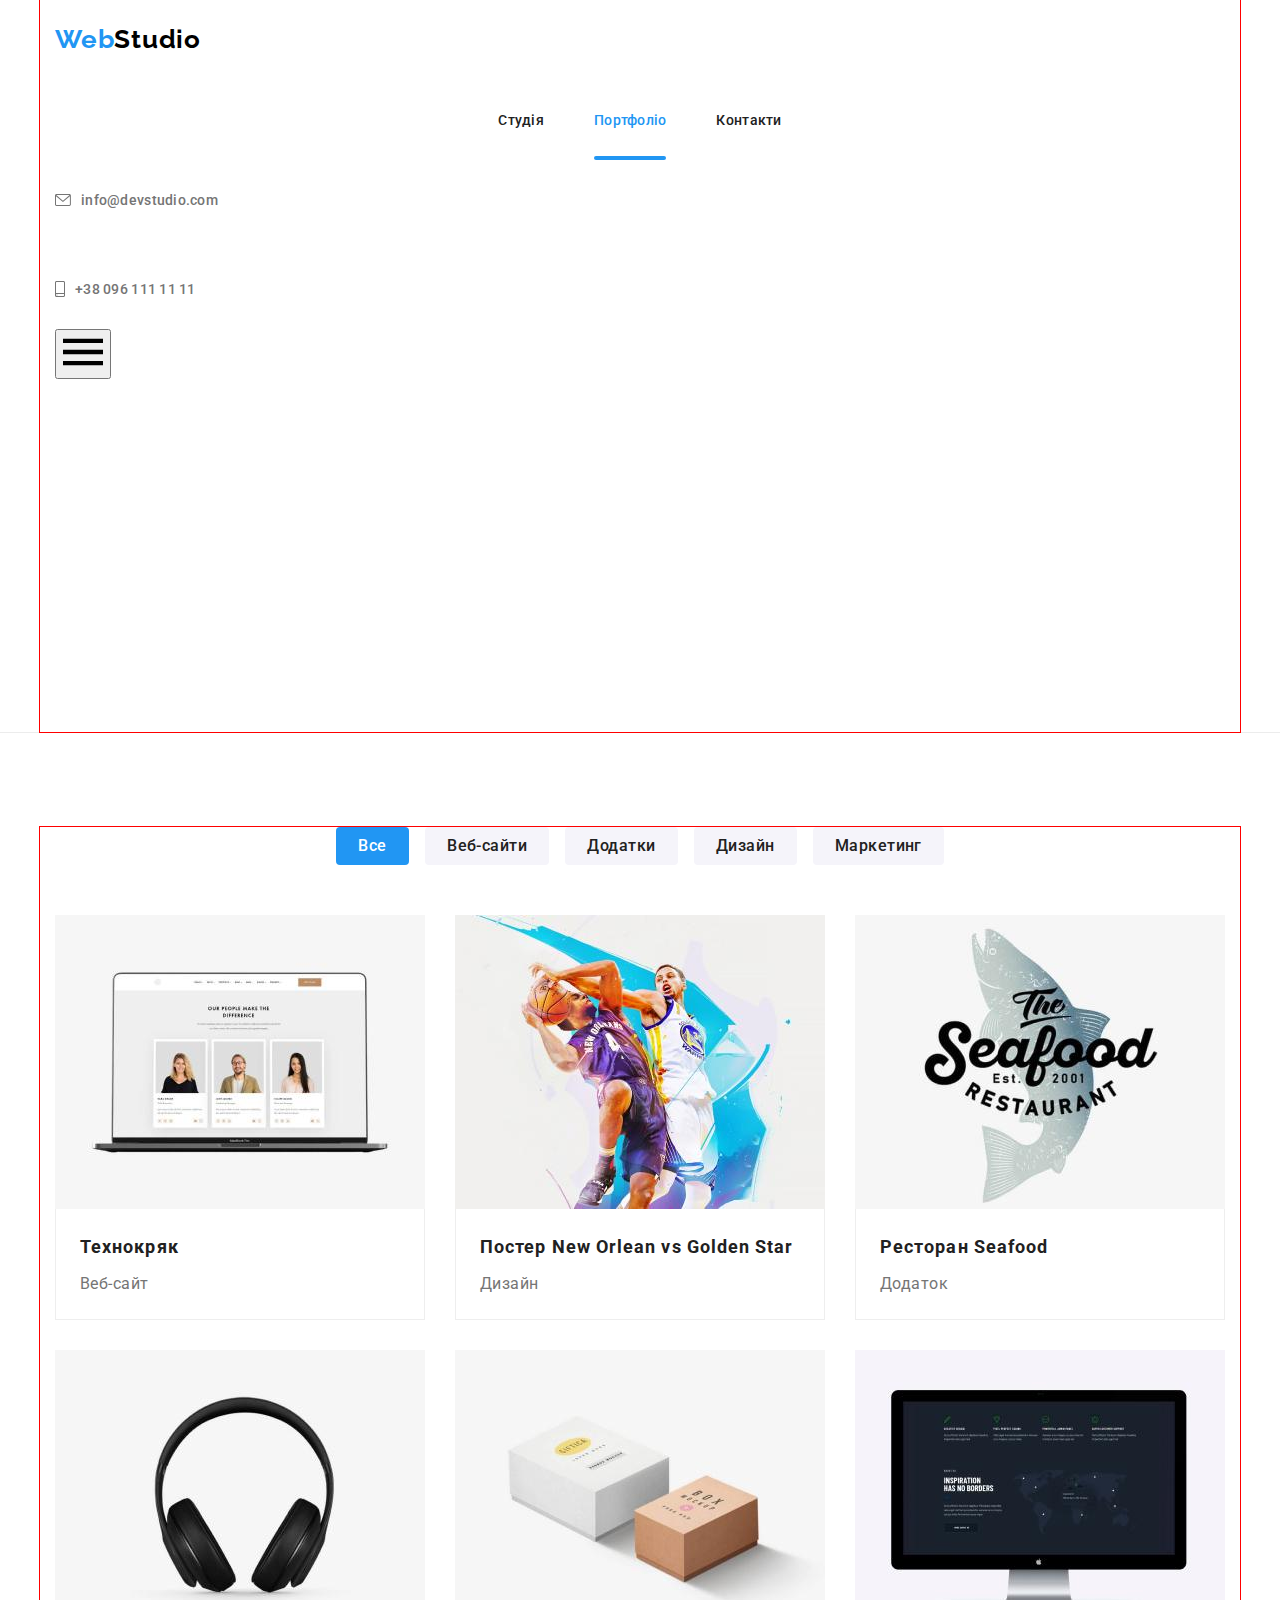
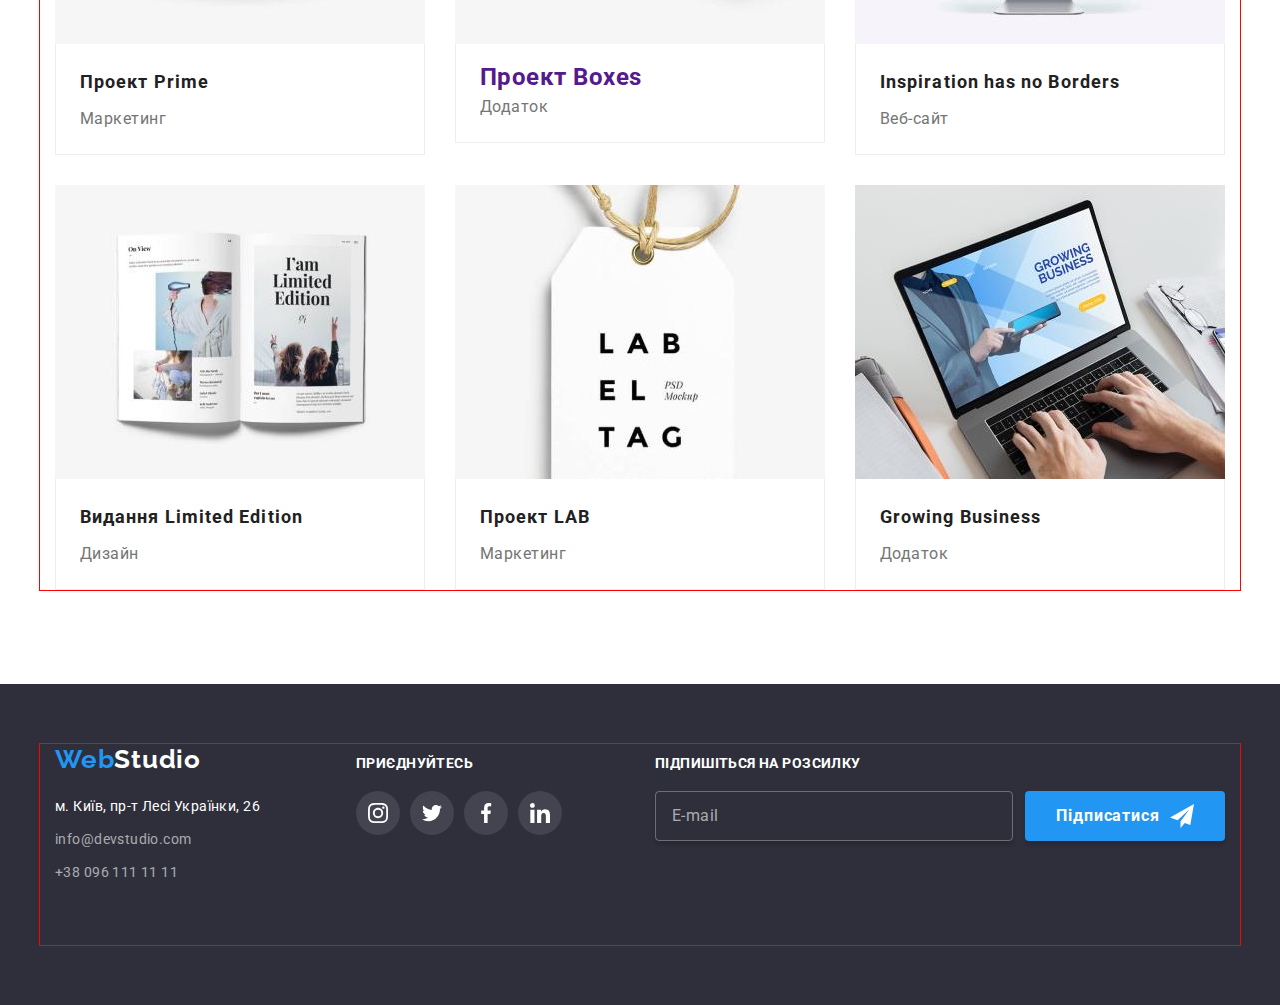
==== commit 946c4ce3: "Update portfolio.html" ====
--- a/portfolio.html
+++ b/portfolio.html
@@ -21,48 +21,113 @@
   </head>
   <body>
     <header class="header section">
-      <div class="container container--header">
+      <div class="container header__container">
         <a href="./index.html" lang="en" class="logo header__logo"
           >Web<span class="logo--dark">Studio</span>
         </a>
         <nav class="navigation header__navigation">
           <ul class="navigation__list">
             <li class="navigation__item">
-              <a class="navigation__link current" href="./index.html">Студія</a>
+              <a class="navigation__link" href="./index.html">Студія</a>
             </li>
             <li class="navigation__item">
-              <a class="navigation__link" href="./portfolio.html">Портфоліо</a>
+              <a class="navigation__link current" href="./portfolio.html">Портфоліо</a>
             </li>
             <li class="navigation__item">
               <a class="navigation__link" href="">Контакти</a>
             </li>
           </ul>
         </nav>
-        <ul class="contact contact--header">
-          <li class="contact__item--header">
-            <a
-              class="contact__link contact__link--header contact__link--mail"
-              href="mailto:info@devstudio.com"
-              target="_blank"
-            >
-              <svg class="contact__icon" width="16" height="12">
-                <use href="./images/symbol-defs.svg#icon-envelope"></use>
-              </svg>
-              info@devstudio.com
-            </a>
-          </li>
-          <li class="contact__item--header">
-            <a
-              class="contact__link contact__link--header contact__link--tel"
-              href="tel:+380961111111"
-            >
-              <svg class="contact__icon" width="10" height="16">
-                <use href="./images/symbol-defs.svg#icon-smartphone"></use>
-              </svg>
-              +38 096 111 11 11
-            </a>
-          </li>
-        </ul>
+        <div class="contact-wrap header__contact-wrap">
+          <ul class="contact header__contact">
+            <li class="contact__item--header">
+              <a
+                class="contact__link contact__link--header contact__link--mail"
+                href="mailto:info@devstudio.com"
+                target="_blank"
+              >
+                <svg class="contact__icon" width="16" height="12">
+                  <use href="./images/symbol-defs.svg#icon-envelope"></use>
+                </svg>
+                info@devstudio.com
+              </a>
+            </li>
+            <li class="contact__item--header">
+              <a
+                class="contact__link contact__link--header contact__link--tel"
+                href="tel:+380961111111"
+              >
+                <svg class="contact__icon" width="10" height="16">
+                  <use href="./images/symbol-defs.svg#icon-smartphone"></use>
+                </svg>
+                +38 096 111 11 11
+              </a>
+            </li>
+          </ul>
+        </div>
+        <button class="btn-open">
+          <svg width="40" height="40">
+            <use class="btn-open__icon" href="./images/symbol-defs.svg#icon-menu_24px"></use>
+          </svg>
+        </button>
+        <!-- <button class="btn-menu is-open" aria-expanded="true" aria-controls="menu-container">
+            <svg width="40" height="40" aria-label="Перемикач мобільного меню">
+              <use class="icon-cross" href="./images/symbol-defs.svg#icon-close_40px"></use>
+              <use class="icon-menu" href="./images/symbol-defs.svg#icon-menu_24px"></use>
+            </svg>
+          </button> -->
+
+        <div class="mob-menu is-hidden">
+          <button class="btn-close btn-close--menu">
+            <svg>
+              <use class="btn-close__icon" href="./images/symbol-defs.svg#icon-close-menu"></use>
+            </svg>
+          </button>
+          <div class="container mob-menu__container">
+            <nav class="navigation mob-menu__navigation">
+              <ul class="navigation__list">
+                <li class="navigation__item navigation__item--mob">
+                  <a class="navigation__link navigation__link--mob" href="./index.html">Студія</a>
+                </li>
+                <li class="navigation__item navigation__item--mob">
+                  <a class="navigation__link navigation__link--mob current" href="./portfolio.html"
+                    >Портфоліо</a
+                  >
+                </li>
+                <li class="navigation__item navigation__item--mob">
+                  <a class="navigation__link navigation__link--mob" href="">Контакти</a>
+                </li>
+              </ul>
+            </nav>
+            <div class="mob-menu-wrap">
+              <ul class="contact mob-menu__contact">
+                <li class="contact__item">
+                  <a
+                    class="contact__link contact__link--header contact__link--mail"
+                    href="mailto:info@devstudio.com"
+                    target="_blank"
+                  >
+                    info@devstudio.com
+                  </a>
+                </li>
+                <li class="contact__item">
+                  <a
+                    class="contact__link contact__link--header contact__link--tel"
+                    href="tel:+380961111111"
+                  >
+                    +38 096 111 11 11
+                  </a>
+                </li>
+              </ul>
+              <ul class="menu-soc mob-menu__menu-soc">
+                <li class="menu-soc__item"><a href="" class="menu-soc__link">Instagram</a></li>
+                <li class="menu-soc__item"><a href="" class="menu-soc__link">Twitter</a></li>
+                <li class="menu-soc__item"><a href="" class="menu-soc__link">Facebook</a></li>
+                <li class="menu-soc__item"><a href="" class="menu-soc__link">LinkedIn</a></li>
+              </ul>
+            </div>
+          </div>
+        </div>
       </div>
     </header>
     <main>
@@ -93,7 +158,22 @@
             <li class="card-list__item">
               <a href="" class="card-list__link">
                 <div class="card-list__thumb">
-                  <img src="./images/img-pf-1.jpg" alt="photo" />
+                  <picture>
+                    <source
+                      srcset="./images/img-pf-1-desk-1x.jpg 1x, ./images/img-pf-1-desk-2x.jpg 2x"
+                      media="(min-width: 1200px)"
+                    />
+                    <source
+                      srcset="./images/img-pf-1-tab-1x.jpg 1x, ./images/img-pf-1-tab-2x.jpg 2x"
+                      media="(min-width: 768px)"
+                    />
+                    <source
+                      srcset="./images/img-pf-1-mob-1x.jpg 1x, ./images/img-pf-1-mob-2x.jpg 2x"
+                      media="(max-width: 767px)"
+                    />
+                    <img src="./images/img-pf-1.jpg" alt="photo" />
+                  </picture>
+
                   <p class="card-list__thumb-text">
                     Ресурс пропонує комплексні пропозиції з різним рівнем функціоналу та сервісів.
                     Все це дозволить відвідувачу отримати вичерпні відомості про компанію чи
@@ -109,7 +189,22 @@
             <li class="card-list__item">
               <a href="" class="card-list__link">
                 <div class="card-list__thumb">
-                  <img src="./images/img-pf-2.jpg" alt="photo" />
+                  <picture>
+                    <source
+                      srcset="./images/img-pf-2-desk-1x.jpg 1x, ./images/img-pf-2-desk-2x.jpg 2x"
+                      media="(min-width: 1200px)"
+                    />
+                    <source
+                      srcset="./images/img-pf-2-tab-1x.jpg 1x, ./images/img-pf-2-tab-2x.jpg 2x"
+                      media="(min-width: 768px)"
+                    />
+                    <source
+                      srcset="./images/img-pf-2-mob-1x.jpg 1x, ./images/img-pf-2-mob-2x.jpg 2x"
+                      media="(max-width: 767px)"
+                    />
+                    <img src="./images/img-pf-2.jpg" alt="photo" />
+                  </picture>
+
                   <p class="card-list__thumb-text">
                     Ресурс пропонує комплексні пропозиції з різним рівнем функціоналу та сервісів.
                     Все це дозволить відвідувачу отримати вичерпні відомості про компанію чи
@@ -125,7 +220,22 @@
             <li class="card-list__item">
               <a href="" class="card-list__link">
                 <div class="card-list__thumb">
-                  <img src="./images/img-pf-3.jpg" alt="photo" />
+                  <picture>
+                    <source
+                      srcset="./images/img-pf-3-desk-1x.jpg 1x, ./images/img-pf-3-desk-2x.jpg 2x"
+                      media="(min-width: 1200px)"
+                    />
+                    <source
+                      srcset="./images/img-pf-3-tab-1x.jpg 1x, ./images/img-pf-3-tab-2x.jpg 2x"
+                      media="(min-width: 768px)"
+                    />
+                    <source
+                      srcset="./images/img-pf-3-mob-1x.jpg 1x, ./images/img-pf-3-mob-2x.jpg 2x"
+                      media="(max-width: 767px)"
+                    />
+                    <img src="./images/img-pf-3.jpg" alt="photo" />
+                  </picture>
+
                   <p class="card-list__thumb-text">
                     Ресурс пропонує комплексні пропозиції з різним рівнем функціоналу та сервісів.
                     Все це дозволить відвідувачу отримати вичерпні відомості про компанію чи
@@ -141,7 +251,21 @@
             <li class="card-list__item">
               <a href="" class="card-list__link">
                 <div class="card-list__thumb">
-                  <img src="./images/img-pf-4.jpg" alt="photo" />
+                  <picture>
+                    <source
+                      srcset="./images/img-pf-4-desk-1x.jpg 1x, ./images/img-pf-4-desk-2x.jpg 2x"
+                      media="(min-width: 1200px)"
+                    />
+                    <source
+                      srcset="./images/img-pf-4-tab-1x.jpg 1x, ./images/img-pf-4-tab-2x.jpg 2x"
+                      media="(min-width: 768px)"
+                    />
+                    <source
+                      srcset="./images/img-pf-4-mob-1x.jpg 1x, ./images/img-pf-4-mob-2x.jpg 2x"
+                      media="(max-width: 767px)"
+                    />
+                    <img src="./images/img-pf-4.jpg" alt="photo" />
+                  </picture>
                   <p class="card-list__thumb-text">
                     Ресурс пропонує комплексні пропозиції з різним рівнем функціоналу та сервісів.
                     Все це дозволить відвідувачу отримати вичерпні відомості про компанію чи
@@ -157,7 +281,21 @@
             <li class="card-list__item">
               <a href="" class="card-list__link">
                 <div class="card-list__thumb">
-                  <img src="./images/img-pf-5.jpg" alt="photo" />
+                  <picture>
+                    <source
+                      srcset="./images/img-pf-5-desk-1x.jpg 1x, ./images/img-pf-5-desk-2x.jpg 2x"
+                      media="(min-width: 1200px)"
+                    />
+                    <source
+                      srcset="./images/img-pf-5-tab-1x.jpg 1x, ./images/img-pf-5-tab-2x.jpg 2x"
+                      media="(min-width: 768px)"
+                    />
+                    <source
+                      srcset="./images/img-pf-5-mob-1x.jpg 1x, ./images/img-pf-5-mob-2x.jpg 2x"
+                      media="(max-width: 767px)"
+                    />
+                    <img src="./images/img-pf-5.jpg" alt="photo" />
+                  </picture>
                   <p class="card-list__thumb-text">
                     Ресурс пропонує комплексні пропозиції з різним рівнем функціоналу та сервісів.
                     Все це дозволить відвідувачу отримати вичерпні відомості про компанію чи
@@ -173,7 +311,21 @@
             <li class="card-list__item">
               <a href="" class="card-list__link">
                 <div class="card-list__thumb">
-                  <img src="./images/img-pf-6.jpg" alt="photo" />
+                  <picture>
+                    <source
+                      srcset="./images/img-pf-6-desk-1x.jpg 1x, ./images/img-pf-6-desk-2x.jpg 2x"
+                      media="(min-width: 1200px)"
+                    />
+                    <source
+                      srcset="./images/img-pf-6-tab-1x.jpg 1x, ./images/img-pf-6-tab-2x.jpg 2x"
+                      media="(min-width: 768px)"
+                    />
+                    <source
+                      srcset="./images/img-pf-6-mob-1x.jpg 1x, ./images/img-pf-6-mob-2x.jpg 2x"
+                      media="(max-width: 767px)"
+                    />
+                    <img src="./images/img-pf-6.jpg" alt="photo" />
+                  </picture>
                   <p class="card-list__thumb-text">
                     Ресурс пропонує комплексні пропозиції з різним рівнем функціоналу та сервісів.
                     Все це дозволить відвідувачу отримати вичерпні відомості про компанію чи
@@ -189,7 +341,21 @@
             <li class="card-list__item">
               <a href="" class="card-list__link">
                 <div class="card-list__thumb">
-                  <img src="./images/img-pf-7.jpg" alt="photo" />
+                  <picture>
+                    <source
+                      srcset="./images/img-pf-7-desk-1x.jpg 1x, ./images/img-pf-7-desk-2x.jpg 2x"
+                      media="(min-width: 1200px)"
+                    />
+                    <source
+                      srcset="./images/img-pf-7-tab-1x.jpg 1x, ./images/img-pf-7-tab-2x.jpg 2x"
+                      media="(min-width: 768px)"
+                    />
+                    <source
+                      srcset="./images/img-pf-7-mob-1x.jpg 1x, ./images/img-pf-7-mob-2x.jpg 2x"
+                      media="(max-width: 767px)"
+                    />
+                    <img src="./images/img-pf-7.jpg" alt="photo" />
+                  </picture>
                   <p class="card-list__thumb-text">
                     Ресурс пропонує комплексні пропозиції з різним рівнем функціоналу та сервісів.
                     Все це дозволить відвідувачу отримати вичерпні відомості про компанію чи
@@ -205,7 +371,21 @@
             <li class="card-list__item">
               <a href="" class="card-list__link">
                 <div class="card-list__thumb">
-                  <img src="./images/img-pf-8.jpg" alt="photo" />
+                  <picture>
+                    <source
+                      srcset="./images/img-pf-8-desk-1x.jpg 1x, ./images/img-pf-8-desk-2x.jpg 2x"
+                      media="(min-width: 1200px)"
+                    />
+                    <source
+                      srcset="./images/img-pf-8-tab-1x.jpg 1x, ./images/img-pf-8-tab-2x.jpg 2x"
+                      media="(min-width: 768px)"
+                    />
+                    <source
+                      srcset="./images/img-pf-8-mob-1x.jpg 1x, ./images/img-pf-8-mob-2x.jpg 2x"
+                      media="(max-width: 767px)"
+                    />
+                    <img src="./images/img-pf-8.jpg" alt="photo" />
+                  </picture>
                   <p class="card-list__thumb-text">
                     Ресурс пропонує комплексні пропозиції з різним рівнем функціоналу та сервісів.
                     Все це дозволить відвідувачу отримати вичерпні відомості про компанію чи
@@ -221,7 +401,21 @@
             <li class="card-list__item">
               <a href="" class="card-list__link">
                 <div class="card-list__thumb">
-                  <img src="./images/img-pf-9.jpg" alt="photo" />
+                  <picture>
+                    <source
+                      srcset="./images/img-pf-9-desk-1x.jpg 1x, ./images/img-pf-9-desk-2x.jpg 2x"
+                      media="(min-width: 1200px)"
+                    />
+                    <source
+                      srcset="./images/img-pf-9-tab-1x.jpg 1x, ./images/img-pf-9-tab-2x.jpg 2x"
+                      media="(min-width: 768px)"
+                    />
+                    <source
+                      srcset="./images/img-pf-9-mob-1x.jpg 1x, ./images/img-pf-9-mob-2x.jpg 2x"
+                      media="(max-width: 767px)"
+                    />
+                    <img src="./images/img-pf-9.jpg" alt="photo" />
+                  </picture>
                   <p class="card-list__thumb-text">
                     Ресурс пропонує комплексні пропозиції з різним рівнем функціоналу та сервісів.
                     Все це дозволить відвідувачу отримати вичерпні відомості про компанію чи
@@ -319,5 +513,6 @@
         </div>
       </div>
     </footer>
+    <script src="./js/menu.js"></script>
   </body>
 </html>
--- a/css/main.min.css
+++ b/css/main.min.css
@@ -1 +1 @@
-.visually-hidden{position:absolute;white-space:nowrap;width:1px;height:1px;overflow:hidden;border:0;padding:0;clip:rect(0 0 0 0);-webkit-clip-path:inset(50%);clip-path:inset(50%);margin:-1px}h1,h2,h3,h4,h5,h6,p{margin:0}ul{margin:0;padding:0;list-style:none}a{text-decoration:none;cursor:pointer}img{display:block;max-width:100%;height:auto}address{font-style:normal}body{font-family:"roboto",sans-serif;color:#212121;background-color:#fff;letter-spacing:.03em}.section{margin:0 auto;padding-top:60px;padding-bottom:60px}@media screen and (min-width: 1200px){.section{padding-top:94px;padding-bottom:94px}}@media screen and (max-width: 1199px){.vacant{display:none}}@media screen and (max-width: 767px){.vacant-mob{display:none}}.container{width:100%;margin:0 auto;padding-left:15px;padding-right:15px;outline:1px solid red}@media screen and (min-width: 480px){.container{max-width:480px}}@media screen and (min-width: 768px){.container{max-width:768px}}@media screen and (min-width: 1200px){.container{max-width:1200px}}.container--header{display:-webkit-box;display:-ms-flexbox;display:flex;-webkit-box-orient:horizontal;-webkit-box-direction:normal;-ms-flex-direction:row;flex-direction:row;-webkit-box-align:center;-ms-flex-align:center;align-items:center;-ms-flex-wrap:nowrap;flex-wrap:nowrap}.container--hero{padding:0;display:-webkit-box;display:-ms-flexbox;display:flex;-webkit-box-orient:vertical;-webkit-box-direction:normal;-ms-flex-direction:column;flex-direction:column;-webkit-box-align:center;-ms-flex-align:center;align-items:center;-ms-flex-wrap:nowrap;flex-wrap:nowrap;width:100%}@media screen and (min-width: 450px){.container--hero{max-width:360px}}@media screen and (min-width: 1200px){.container--hero{max-width:696px}}@media screen and (min-width: 768px){.container--footer{display:-webkit-box;display:-ms-flexbox;display:flex;-webkit-box-orient:horizontal;-webkit-box-direction:normal;-ms-flex-direction:row;flex-direction:row;-webkit-box-align:baseline;-ms-flex-align:baseline;align-items:baseline;-ms-flex-wrap:wrap;flex-wrap:wrap}}@media screen and (min-width: 1200px){.container--footer{display:-webkit-box;display:-ms-flexbox;display:flex;-webkit-box-orient:horizontal;-webkit-box-direction:normal;-ms-flex-direction:row;flex-direction:row;-webkit-box-align:baseline;-ms-flex-align:baseline;align-items:baseline;-ms-flex-wrap:noWrap;flex-wrap:noWrap}}.logo{display:block;color:#2196f3;font-family:"Raleway",sans-serif;font-size:24px;font-weight:700;line-height:1.1666666667;letter-spacing:.03em}@media screen and (min-width: 1200px){.logo{font-size:26px;font-weight:700;line-height:1.1923076923;letter-spacing:.03em}}.logo--dark{color:#000}.logo--light{color:#fff}.btn{display:-webkit-box;display:-ms-flexbox;display:flex;-webkit-box-orient:horizontal;-webkit-box-direction:normal;-ms-flex-direction:row;flex-direction:row;-webkit-box-align:center;-ms-flex-align:center;align-items:center;-webkit-box-pack:center;-ms-flex-pack:center;justify-content:center;-ms-flex-wrap:nowrap;flex-wrap:nowrap;min-width:200px;height:50px;-webkit-transition:background-color 250ms cubic-bezier(0.4, 0, 0.2, 1);transition:background-color 250ms cubic-bezier(0.4, 0, 0.2, 1);border-radius:4px;border:none;font-family:inherit;color:#fff;background-color:#2196f3;-webkit-box-shadow:0px 4px 4px rgba(0,0,0,.15);box-shadow:0px 4px 4px rgba(0,0,0,.15);font-size:16px;font-weight:700;line-height:1.875;letter-spacing:.06em}.btn:hover,.btn:focus{background-color:#188ce8;-webkit-transition:background-color 250ms cubic-bezier(0.4, 0, 0.2, 1);transition:background-color 250ms cubic-bezier(0.4, 0, 0.2, 1)}.btn__icon{fill:#fff}.btn--hero{padding:10px 32px}.btn--white{min-width:73px;height:auto;padding:6px 22px;font-size:16px;font-weight:500;line-height:1.625;letter-spacing:.03em;color:#212121;background-color:#f5f4fa;-webkit-box-shadow:0px 0px 0px rgba(0,0,0,.1),0px 0px 0px rgba(0,0,0,.08),0px 0px 0px rgba(0,0,0,.12);box-shadow:0px 0px 0px rgba(0,0,0,.1),0px 0px 0px rgba(0,0,0,.08),0px 0px 0px rgba(0,0,0,.12);-webkit-transition:background-color 250ms cubic-bezier(0.4, 0, 0.2, 1),color 250ms cubic-bezier(0.4, 0, 0.2, 1),-webkit-box-shadow 250ms 250ms cubic-bezier(0.4, 0, 0.2, 1);transition:background-color 250ms cubic-bezier(0.4, 0, 0.2, 1),color 250ms cubic-bezier(0.4, 0, 0.2, 1),-webkit-box-shadow 250ms 250ms cubic-bezier(0.4, 0, 0.2, 1);transition:background-color 250ms cubic-bezier(0.4, 0, 0.2, 1),color 250ms cubic-bezier(0.4, 0, 0.2, 1),box-shadow 250ms 250ms cubic-bezier(0.4, 0, 0.2, 1);transition:background-color 250ms cubic-bezier(0.4, 0, 0.2, 1),color 250ms cubic-bezier(0.4, 0, 0.2, 1),box-shadow 250ms 250ms cubic-bezier(0.4, 0, 0.2, 1),-webkit-box-shadow 250ms 250ms cubic-bezier(0.4, 0, 0.2, 1)}.btn--white:hover,.btn--white:focus{color:#fff;background-color:#2196f3;-webkit-box-shadow:0px 0px 0px rgba(0,0,0,.1),0px 0px 0px rgba(0,0,0,.08),0px 0px 0px rgba(0,0,0,.12);box-shadow:0px 0px 0px rgba(0,0,0,.1),0px 0px 0px rgba(0,0,0,.08),0px 0px 0px rgba(0,0,0,.12);-webkit-transition:background-color 250ms cubic-bezier(0.4, 0, 0.2, 1),color 250ms cubic-bezier(0.4, 0, 0.2, 1),-webkit-box-shadow 250ms 250ms cubic-bezier(0.4, 0, 0.2, 1);transition:background-color 250ms cubic-bezier(0.4, 0, 0.2, 1),color 250ms cubic-bezier(0.4, 0, 0.2, 1),-webkit-box-shadow 250ms 250ms cubic-bezier(0.4, 0, 0.2, 1);transition:background-color 250ms cubic-bezier(0.4, 0, 0.2, 1),color 250ms cubic-bezier(0.4, 0, 0.2, 1),box-shadow 250ms 250ms cubic-bezier(0.4, 0, 0.2, 1);transition:background-color 250ms cubic-bezier(0.4, 0, 0.2, 1),color 250ms cubic-bezier(0.4, 0, 0.2, 1),box-shadow 250ms 250ms cubic-bezier(0.4, 0, 0.2, 1),-webkit-box-shadow 250ms 250ms cubic-bezier(0.4, 0, 0.2, 1)}.btn--current{color:#fff;background-color:#2196f3;-webkit-box-shadow:0px 0px 0px rgba(0,0,0,.1),0px 0px 0px rgba(0,0,0,.08),0px 0px 0px rgba(0,0,0,.12);box-shadow:0px 0px 0px rgba(0,0,0,.1),0px 0px 0px rgba(0,0,0,.08),0px 0px 0px rgba(0,0,0,.12)}.btn--icon{gap:10px;padding:10px 28px}.btn--form{margin:0 auto;padding:10px 52px;-webkit-transition:text-shadow 250ms cubic-bezier(0.4, 0, 0.2, 1);transition:text-shadow 250ms cubic-bezier(0.4, 0, 0.2, 1)}.btn--form:hover{text-shadow:0px 4px 4px rgba(0,0,0,.15);-webkit-transition:text-shadow 250ms cubic-bezier(0.4, 0, 0.2, 1);transition:text-shadow 250ms cubic-bezier(0.4, 0, 0.2, 1)}.btn-close{display:-webkit-box;display:-ms-flexbox;display:flex;-webkit-box-orient:horizontal;-webkit-box-direction:normal;-ms-flex-direction:row;flex-direction:row;-webkit-box-align:center;-ms-flex-align:center;align-items:center;-webkit-box-pack:center;-ms-flex-pack:center;justify-content:center;-ms-flex-wrap:nowrap;flex-wrap:nowrap;width:30px;height:30px;border-radius:50%;padding:0;border:1px solid rgba(0,0,0,.1);color:#000;background-color:#fff}.btn-close__icon{fill:#000}.btn-close:hover .btn-close__icon,.btn-close:focus .btn-close__icon{fill:#2196f3}.navigation__list{display:-webkit-box;display:-ms-flexbox;display:flex;-webkit-box-orient:horizontal;-webkit-box-direction:normal;-ms-flex-direction:row;flex-direction:row;-webkit-box-align:center;-ms-flex-align:center;align-items:center;-webkit-box-pack:center;-ms-flex-pack:center;justify-content:center;-ms-flex-wrap:nowrap;flex-wrap:nowrap}.navigation__item:not(:last-child){margin-right:50px}.navigation__link{display:block;padding-top:32px;padding-bottom:32px;-webkit-transition:color 250ms cubic-bezier(0.4, 0, 0.2, 1);transition:color 250ms cubic-bezier(0.4, 0, 0.2, 1);font-size:14px;font-weight:500;line-height:1.1428571429;letter-spacing:.02em;color:inherit}.navigation__link:hover,.navigation__link:focus{color:#2196f3}.navigation__link.current{color:#2196f3;cursor:pointer;position:relative}.navigation__link.current::after{content:"";position:absolute;bottom:0;display:block;width:100%;height:4px;border-radius:2px;background-color:#2196f3}.contact{display:-webkit-box;display:-ms-flexbox;display:flex;-webkit-box-orient:vertical;-webkit-box-direction:normal;-ms-flex-direction:column;flex-direction:column;-webkit-box-align:center;-ms-flex-align:center;align-items:center;gap:8px;-ms-flex-wrap:nowrap;flex-wrap:nowrap}@media screen and (min-width: 1200px){.contact{display:-webkit-box;display:-ms-flexbox;display:flex;-webkit-box-orient:vertical;-webkit-box-direction:normal;-ms-flex-direction:column;flex-direction:column;-webkit-box-align:start;-ms-flex-align:start;align-items:flex-start;gap:9px;-ms-flex-wrap:nowrap;flex-wrap:nowrap}}.contact__link{font-size:14px;line-height:1.71;letter-spacing:.03em;color:rgba(255,255,255,.6);-webkit-transition-property:color;transition-property:color;-webkit-transition-duration:250ms;transition-duration:250ms;-webkit-transition-timing-function:cubic-bezier(0.4, 0, 0.2, 1);transition-timing-function:cubic-bezier(0.4, 0, 0.2, 1)}.contact__link--post{color:#fff}.contact__link:hover,.contact__link:focus{color:#2196f3}@media screen and (min-width: 768px){.contact--header{display:-webkit-box;display:-ms-flexbox;display:flex;-webkit-box-orient:vertical;-webkit-box-direction:normal;-ms-flex-direction:column;flex-direction:column;-webkit-box-align:start;-ms-flex-align:start;align-items:flex-start;-webkit-box-pack:center;-ms-flex-pack:center;justify-content:center;gap:12px;-ms-flex-wrap:nowrap;flex-wrap:nowrap}}@media screen and (min-width: 1200px){.contact--header{display:-webkit-box;display:-ms-flexbox;display:flex;-webkit-box-orient:horizontal;-webkit-box-direction:normal;-ms-flex-direction:row;flex-direction:row;-webkit-box-align:center;-ms-flex-align:center;align-items:center;-webkit-box-pack:center;-ms-flex-pack:center;justify-content:center;gap:50px;-ms-flex-wrap:nowrap;flex-wrap:nowrap}}@media screen and (min-width: 768px)and (max-width: 1199px){.contact__link--mail{padding-top:20px;padding-bottom:0px}.contact__link--tel{padding-top:0px;padding-bottom:20px}}.contact__link--header{display:-webkit-box;display:-ms-flexbox;display:flex;-webkit-box-orient:horizontal;-webkit-box-direction:normal;-ms-flex-direction:row;flex-direction:row;-webkit-box-align:center;-ms-flex-align:center;align-items:center;-ms-flex-wrap:nowrap;flex-wrap:nowrap;font-size:14px;font-weight:500;line-height:1.1428571429;letter-spacing:.02em;color:#757575;-webkit-transition-property:color;transition-property:color;-webkit-transition-duration:250ms;transition-duration:250ms;-webkit-transition-timing-function:cubic-bezier(0.4, 0, 0.2, 1);transition-timing-function:cubic-bezier(0.4, 0, 0.2, 1)}@media screen and (min-width: 768px)and (max-width: 1199px){.contact__link--header{font-size:12px;font-weight:500;line-height:1.1666666667;letter-spacing:.02em}}@media screen and (min-width: 1200px){.contact__link--header{padding-top:32px;padding-bottom:32px}}.contact__link--header:hover,.contact__link--header:focus{color:#2196f3}.contact__icon{margin-right:10px;fill:currentColor}.social{display:-webkit-box;display:-ms-flexbox;display:flex;-webkit-box-orient:horizontal;-webkit-box-direction:normal;-ms-flex-direction:row;flex-direction:row;-webkit-box-align:center;-ms-flex-align:center;align-items:center;-webkit-box-pack:center;-ms-flex-pack:center;justify-content:center;gap:10px;-ms-flex-wrap:nowrap;flex-wrap:nowrap}.social__link{display:-webkit-box;display:-ms-flexbox;display:flex;-webkit-box-orient:horizontal;-webkit-box-direction:normal;-ms-flex-direction:row;flex-direction:row;-webkit-box-align:center;-ms-flex-align:center;align-items:center;-webkit-box-pack:center;-ms-flex-pack:center;justify-content:center;-ms-flex-wrap:nowrap;flex-wrap:nowrap;width:44px;height:44px;border-radius:50%;background-color:transpatent;-webkit-transition:background-color 250ms cubic-bezier(0.4, 0, 0.2, 1);transition:background-color 250ms cubic-bezier(0.4, 0, 0.2, 1)}.social__link:hover,.social__link:focus{background-color:#2196f3;color:#fff}.social__link:hover .social__icon,.social__link:focus .social__icon{fill:currentColor}.social__link--dark{background-color:rgba(255,255,255,.1)}.social__link--dark:hover,.social__link--dark:focus{background-color:#2196f3;-webkit-transition:background-color 250ms cubic-bezier(0.4, 0, 0.2, 1);transition:background-color 250ms cubic-bezier(0.4, 0, 0.2, 1)}.social__icon--dark{fill:#fff}.title{text-align:center;margin-bottom:30px;font-size:28px;font-weight:700;line-height:1.1785714286;letter-spacing:.03em}@media screen and (min-width: 1200px){.title{margin-bottom:50px;font-size:36px;font-weight:700;line-height:1.1666666667;letter-spacing:.03em}}.title--main{margin:0 auto 30px;text-transform:uppercase;color:#fff;font-size:24px;font-weight:900;line-height:1.5833333333;letter-spacing:.06em}@media screen and (min-width: 450px){.title--main{font-size:26px;font-weight:900;line-height:1.6153846154;letter-spacing:.06em}}@media screen and (min-width: 1200px){.title--main{font-size:44px;font-weight:900;line-height:1.3636363636;letter-spacing:.06em}}.form-users-data__wrap{margin-bottom:10px}.form-users-data__wrap--comment{margin-bottom:20px}.form-users-data__label{margin-bottom:4px;font-size:12px;font-weight:400;line-height:1.1666666667;letter-spacing:.01em;color:#757575}.form-users-data__input{width:100%;height:40px;padding:12px 42px;border:1px solid rgba(33,33,33,.2);border-radius:4px;font-size:12px;font-weight:400;line-height:1.1666666667;letter-spacing:.01em;color:#757575}.form-users-data__input--request{-webkit-transition:border-color 250ms cubic-bezier(0.4, 0, 0.2, 1);transition:border-color 250ms cubic-bezier(0.4, 0, 0.2, 1)}.form-users-data__input--comment{height:120px;resize:none;padding:12px 16px}.form-users-data__input--comment::-webkit-input-placeholder{font-size:12px;font-weight:400;line-height:1.1666666667;letter-spacing:.01em;color:rgba(117,117,117,.5)}.form-users-data__input--comment::-moz-placeholder{font-size:12px;font-weight:400;line-height:1.1666666667;letter-spacing:.01em;color:rgba(117,117,117,.5)}.form-users-data__input--comment:-ms-input-placeholder{font-size:12px;font-weight:400;line-height:1.1666666667;letter-spacing:.01em;color:rgba(117,117,117,.5)}.form-users-data__input--comment::-ms-input-placeholder{font-size:12px;font-weight:400;line-height:1.1666666667;letter-spacing:.01em;color:rgba(117,117,117,.5)}.form-users-data__input--comment::placeholder{font-size:12px;font-weight:400;line-height:1.1666666667;letter-spacing:.01em;color:rgba(117,117,117,.5)}.form-users-data__input--footer{height:50px;padding:12px 16px;border:1px solid rgba(255,255,255,.3);background-color:rgba(0,0,0,0);-webkit-box-shadow:0px 4px 4px rgba(0,0,0,.15);box-shadow:0px 4px 4px rgba(0,0,0,.15);color:#fff;font-size:16px;font-weight:400;line-height:1.25;letter-spacing:.03em}@media screen and (min-width: 480px){.form-users-data__input--footer{width:450px}}@media screen and (min-width: 1200px){.form-users-data__input--footer{width:358px}}.form-users-data__input--footer::-webkit-input-placeholder{font-size:16px;font-weight:400;line-height:1.25;letter-spacing:.03em;color:rgba(255,255,255,.6)}.form-users-data__input--footer::-moz-placeholder{font-size:16px;font-weight:400;line-height:1.25;letter-spacing:.03em;color:rgba(255,255,255,.6)}.form-users-data__input--footer:-ms-input-placeholder{font-size:16px;font-weight:400;line-height:1.25;letter-spacing:.03em;color:rgba(255,255,255,.6)}.form-users-data__input--footer::-ms-input-placeholder{font-size:16px;font-weight:400;line-height:1.25;letter-spacing:.03em;color:rgba(255,255,255,.6)}.form-users-data__input--footer::placeholder{font-size:16px;font-weight:400;line-height:1.25;letter-spacing:.03em;color:rgba(255,255,255,.6)}.form-users-data__wrapper{position:relative}.form-users-data__icon{position:absolute;top:50%;left:2.67%;-webkit-transform:translateY(-50%);transform:translateY(-50%);fill:#212121;-webkit-transition:fill 250ms cubic-bezier(0.4, 0, 0.2, 1);transition:fill 250ms cubic-bezier(0.4, 0, 0.2, 1)}.form-users-data__input--request:hover,.form-users-data__input--request:focus{border-color:#2196f3;cursor:pointer;-webkit-transition:border-color 250ms cubic-bezier(0.4, 0, 0.2, 1);transition:border-color 250ms cubic-bezier(0.4, 0, 0.2, 1)}.form-users-data__input--request:hover+.form-users-data__icon,.form-users-data__input--request:focus+.form-users-data__icon{fill:#2196f3;-webkit-transition:fill 250ms cubic-bezier(0.4, 0, 0.2, 1);transition:fill 250ms cubic-bezier(0.4, 0, 0.2, 1)}.form__policy{margin-bottom:30px}.policy{display:-webkit-box;display:-ms-flexbox;display:flex;-webkit-box-align:center;-ms-flex-align:center;align-items:center;-webkit-box-pack:center;-ms-flex-pack:center;justify-content:center;margin-bottom:30px}.policy__terms{position:relative;display:block;margin-left:9px;color:#2196f3}.policy__terms::after{content:"";position:absolute;top:100%;left:0;-webkit-transform:translateY(-5px);transform:translateY(-5px);width:100%;border-bottom:1px solid #2196f3}.policy__label{display:-webkit-box;display:-ms-flexbox;display:flex;-webkit-box-align:center;-ms-flex-align:center;align-items:center;font-size:14px;line-height:1.71;color:#757575}.policy__label .policy__icon{display:-webkit-box;display:-ms-flexbox;display:flex;-webkit-box-align:center;-ms-flex-align:center;align-items:center;-webkit-box-pack:center;-ms-flex-pack:center;justify-content:center;width:16px;height:15px;border:2px solid #212121;border-radius:2px;margin-right:7px;-webkit-transition:background-color 250ms cubic-bezier(0.4, 0, 0.2, 1),border-color 250ms cubic-bezier(0.4, 0, 0.2, 1);transition:background-color 250ms cubic-bezier(0.4, 0, 0.2, 1),border-color 250ms cubic-bezier(0.4, 0, 0.2, 1)}.policy__icon{fill:rgba(0,0,0,0);-webkit-transition:fill 250ms cubic-bezier(0.4, 0, 0.2, 1);transition:fill 250ms cubic-bezier(0.4, 0, 0.2, 1)}.policy__check:checked+.policy__label .policy__icon{background-color:#2196f3;border-color:#2196f3}.policy__check:hover+.policy__label .policy__icon,.policy__check:focus+.policy__label .policy__icon{border-color:#2196f3;-webkit-transition:border-color 250ms cubic-bezier(0.4, 0, 0.2, 1);transition:border-color 250ms cubic-bezier(0.4, 0, 0.2, 1)}.policy__check:checked+.policy__label .policy__icon{fill:#fff}.policy__check:focus+.policy__label .policy__icon{fill:#fff;-webkit-transition:fill 250ms cubic-bezier(0.4, 0, 0.2, 1);transition:fill 250ms cubic-bezier(0.4, 0, 0.2, 1)}.backdrop{position:fixed;top:0;left:0;width:100%;min-height:100%;background-color:rgba(0,0,0,.5);opacity:1;-webkit-transition:opacity 250ms cubic-bezier(0.4, 0, 0.2, 1),visibility 250ms cubic-bezier(0.4, 0, 0.2, 1);transition:opacity 250ms cubic-bezier(0.4, 0, 0.2, 1),visibility 250ms cubic-bezier(0.4, 0, 0.2, 1)}.is-hidden{opacity:0;visibility:hidden;pointer-events:none;-webkit-transition:opacity 250ms cubic-bezier(0.4, 0, 0.2, 1) 250ms,visibility 250ms cubic-bezier(0.4, 0, 0.2, 1) 250ms;transition:opacity 250ms cubic-bezier(0.4, 0, 0.2, 1) 250ms,visibility 250ms cubic-bezier(0.4, 0, 0.2, 1) 250ms}.backdrop__modal{position:absolute;top:50%;left:50%;-webkit-transform:translate(-50%, -50%) scale(1);transform:translate(-50%, -50%) scale(1)}.modal{-webkit-transition:-webkit-transform 500ms cubic-bezier(0.4, 0, 0.2, 1);transition:-webkit-transform 500ms cubic-bezier(0.4, 0, 0.2, 1);transition:transform 500ms cubic-bezier(0.4, 0, 0.2, 1);transition:transform 500ms cubic-bezier(0.4, 0, 0.2, 1), -webkit-transform 500ms cubic-bezier(0.4, 0, 0.2, 1);padding:40px 40px;width:528px;height:581px;border-radius:4px;background-color:#fff;-webkit-box-shadow:0px 1px 3px rgba(0,0,0,.12),0px 1px 1px rgba(0,0,0,.14),0px 2px 1px rgba(0,0,0,.2);box-shadow:0px 1px 3px rgba(0,0,0,.12),0px 1px 1px rgba(0,0,0,.14),0px 2px 1px rgba(0,0,0,.2)}.backdrop.is-hidden .modal{-webkit-transform:translate(-50%, -50%) scale(0);transform:translate(-50%, -50%) scale(0);-webkit-transition:-webkit-transform 500ms cubic-bezier(0.4, 0, 0.2, 1);transition:-webkit-transform 500ms cubic-bezier(0.4, 0, 0.2, 1);transition:transform 500ms cubic-bezier(0.4, 0, 0.2, 1);transition:transform 500ms cubic-bezier(0.4, 0, 0.2, 1), -webkit-transform 500ms cubic-bezier(0.4, 0, 0.2, 1)}.modal__btn-close{position:absolute;top:8px;right:8px}.modal__appeal{font-size:20px;font-weight:700;line-height:1.15;letter-spacing:.03em;text-align:center;margin-bottom:12px}.header{border-bottom:1px solid #ececec;padding-top:0;padding-bottom:0}.header__logo{margin-right:auto;padding-top:16px;padding-bottom:16px}@media screen and (min-width: 768px){.header__logo{margin-right:88px;margin-left:0;padding-top:26px;padding-bottom:26px}}@media screen and (min-width: 1200px){.header__logo{margin-right:93px;margin-left:0;padding-top:24px;padding-bottom:25px}}.header__navigation{margin-left:0;margin-right:auto}.hero{background-color:hwb(235 18% 77%);background-repeat:no-repeat;background-position:center;background-size:cover;background-image:-webkit-gradient(linear, left top, left bottom, from(rgba(47, 48, 58, 0.4)), to(rgba(47, 48, 58, 0.4))),url(../images/hero-img-mob.jpg);background-image:linear-gradient(rgba(47, 48, 58, 0.4), rgba(47, 48, 58, 0.4)),url(../images/hero-img-mob.jpg);width:100%;padding:118px 20px}@media screen and (min-width: 450px){.hero{padding:118px 60px}}@media screen and (min-width: 768px){.hero{padding:118px 204px;background-image:-webkit-gradient(linear, left top, left bottom, from(rgba(47, 48, 58, 0.4)), to(rgba(47, 48, 58, 0.4))),url(../images/hero-img.jpg);background-image:linear-gradient(rgba(47, 48, 58, 0.4), rgba(47, 48, 58, 0.4)),url(../images/hero-img.jpg)}}@media screen and (min-width: 1200px){.hero{padding-top:200px;padding-bottom:200px;max-width:1600px;background-image:-webkit-gradient(linear, left top, left bottom, from(rgba(47, 48, 58, 0.4)), to(rgba(47, 48, 58, 0.4))),url(../images/hero-img.jpg);background-image:linear-gradient(rgba(47, 48, 58, 0.4), rgba(47, 48, 58, 0.4)),url(../images/hero-img.jpg)}}.features{padding-top:60px;padding-bottom:60px}@media screen and (min-width: 1200px){.features{padding-top:94px;padding-bottom:94px}}.features__list{display:-webkit-box;display:-ms-flexbox;display:flex;-webkit-box-orient:horizontal;-webkit-box-direction:normal;-ms-flex-direction:row;flex-direction:row;-webkit-box-pack:center;-ms-flex-pack:center;justify-content:center;gap:30px;-ms-flex-wrap:nowrap;flex-wrap:nowrap;-ms-flex-wrap:wrap;flex-wrap:wrap;max-width:100%}.features__item{width:100%}@media screen and (min-width: 768px){.features__item{-ms-flex-preferred-size:calc((100% - 30px)/2);flex-basis:calc((100% - 30px)/2)}}@media screen and (min-width: 1200px){.features__item{-ms-flex-preferred-size:calc((100% - 90px)/4);flex-basis:calc((100% - 90px)/4)}}.features__icon{display:-webkit-box;display:-ms-flexbox;display:flex;-webkit-box-orient:horizontal;-webkit-box-direction:normal;-ms-flex-direction:row;flex-direction:row;-webkit-box-align:center;-ms-flex-align:center;align-items:center;-webkit-box-pack:center;-ms-flex-pack:center;justify-content:center;-ms-flex-wrap:nowrap;flex-wrap:nowrap;margin-bottom:30px;height:120px;border-radius:4px;background-color:#f5f4fa}@media screen and (min-width: 768px){.features__icon{-ms-flex-preferred-size:calc((100% - 30px)/2);flex-basis:calc((100% - 30px)/2)}}@media screen and (min-width: 1200px){.features__icon{-ms-flex-preferred-size:calc((100% - 90px)/4);flex-basis:calc((100% - 90px)/4)}}.features__subtitle{margin-bottom:10px;text-transform:uppercase;font-size:14px;font-weight:700;line-height:1.1428571429;letter-spacing:.03em}@media screen and (max-width: 767px){.features__subtitle{text-align:center}}.features__descr{font-size:14px;font-weight:400;line-height:1.1428571429;letter-spacing:.03em;font-size:14px;line-height:1.71;color:#757575}.activities{padding-top:0}@media screen and (max-width: 1199px){.activities{display:none}}.activities__title{font-size:36px;font-weight:700;line-height:1.1666666667;letter-spacing:.03em;text-align:center;margin-bottom:50px}.activities-list{display:-webkit-box;display:-ms-flexbox;display:flex;-webkit-column-gap:30px;-moz-column-gap:30px;column-gap:30px}.activities-list__item{position:relative;-ms-flex-preferred-size:calc((100% - 60px)/3);flex-basis:calc((100% - 60px)/3)}.activities-wrapper{display:-webkit-box;display:-ms-flexbox;display:flex;-webkit-box-orient:horizontal;-webkit-box-direction:normal;-ms-flex-direction:row;flex-direction:row;-webkit-box-align:center;-ms-flex-align:center;align-items:center;-webkit-box-pack:center;-ms-flex-pack:center;justify-content:center;-ms-flex-wrap:nowrap;flex-wrap:nowrap;position:absolute;bottom:0%;left:0%;width:100%;min-height:70px;background-color:rgba(47,48,58,.8)}.activities-wrapper__label{font-size:14px;font-weight:700;line-height:1.1428571429;letter-spacing:.03em;text-align:center;text-transform:uppercase;color:#fff}.team{background-color:#f5f4fa}@media screen and (max-width: 480px){.team{padding-top:60px}}.team-list{background-color:#fff;-webkit-box-shadow:0px 1px 3px rgba(0,0,0,.12),0px 1px 1px rgba(0,0,0,.14),0px 2px 1px rgba(0,0,0,.2);box-shadow:0px 1px 3px rgba(0,0,0,.12),0px 1px 1px rgba(0,0,0,.14),0px 2px 1px rgba(0,0,0,.2)}@media screen and (max-width: 767px){.team-list{margin-bottom:30px}}@media screen and (min-width: 768px){.team-list{display:-webkit-box;display:-ms-flexbox;display:flex;-webkit-box-orient:horizontal;-webkit-box-direction:normal;-ms-flex-direction:row;flex-direction:row;gap:30px;-ms-flex-wrap:nowrap;flex-wrap:nowrap;-ms-flex-wrap:wrap;flex-wrap:wrap}}@media screen and (max-width: 767px){.team-list__item{width:100%}}@media screen and (min-width: 768px){.team-list__item{-ms-flex-preferred-size:calc((100% - 30px)/2);flex-basis:calc((100% - 30px)/2)}}@media screen and (min-width: 1200px){.team-list__item{-ms-flex-preferred-size:calc((100% - 90px)/4);flex-basis:calc((100% - 90px)/4)}}.team-label-wrap{padding-top:30px;padding-bottom:30px}.team-label-wrap .team-label-wrap .soc-list__icon{fill:#afb1b8;-webkit-transition:fill 250ms cubic-bezier(0.4, 0, 0.2, 1);transition:fill 250ms cubic-bezier(0.4, 0, 0.2, 1)}.team-label-wrap__title{margin-bottom:10px;text-align:center;font-size:16px;font-weight:500;line-height:1.1875;letter-spacing:.03em}.team-label-wrap__descr{text-align:center;margin-bottom:16px;font-size:16px;font-weight:400;line-height:1.1875;letter-spacing:.03em;color:#757575}.team-label-wrap .social__icon{fill:#afb1b8;-webkit-transition:fill 250ms cubic-bezier(0.4, 0, 0.2, 1);transition:fill 250ms cubic-bezier(0.4, 0, 0.2, 1)}.clients__list{display:-webkit-box;display:-ms-flexbox;display:flex;-webkit-box-align:center;-ms-flex-align:center;align-items:center;gap:30px;-ms-flex-wrap:wrap;flex-wrap:wrap}.clients__item{-ms-flex-preferred-size:calc((100% - 30px)/2);flex-basis:calc((100% - 30px)/2);height:92px}@media screen and (min-width: 768px){.clients__item{-ms-flex-preferred-size:calc((100% - 60px)/3);flex-basis:calc((100% - 60px)/3);height:92px}}@media screen and (min-width: 1200px){.clients__item{-ms-flex-preferred-size:calc((100% - 150px)/6);flex-basis:calc((100% - 150px)/6);height:92px}}.clients__link{display:-webkit-box;display:-ms-flexbox;display:flex;-webkit-box-orient:horizontal;-webkit-box-direction:normal;-ms-flex-direction:row;flex-direction:row;-webkit-box-align:center;-ms-flex-align:center;align-items:center;-webkit-box-pack:center;-ms-flex-pack:center;justify-content:center;-ms-flex-wrap:nowrap;flex-wrap:nowrap;width:100%;height:100%;border:1px solid #afb1b8;border-radius:4px;color:#afb1b8;-webkit-transition:border 250ms cubic-bezier(0.4, 0, 0.2, 1);transition:border 250ms cubic-bezier(0.4, 0, 0.2, 1)}.clients__link:hover,.clients__link:focus{border-color:#2196f3;color:#2196f3}.clients__icon{fill:currentColor;-webkit-transition:fill 250ms cubic-bezier(0.4, 0, 0.2, 1);transition:fill 250ms cubic-bezier(0.4, 0, 0.2, 1)}.clients__link:hover .clients__icon,.clients__link:focus .clients__icon{fill:currentColor;-webkit-transition:fill 250ms cubic-bezier(0.4, 0, 0.2, 1);transition:fill 250ms cubic-bezier(0.4, 0, 0.2, 1)}.footer{padding-top:60px;padding-bottom:60px;background-color:hwb(235 18% 77%);width:100%}.footer__logo,.footer__appeal{margin-bottom:20px;text-align:center}@media screen and (min-width: 1200px){.footer__logo,.footer__appeal{text-align:start}}.footer__contacts{margin-bottom:60px}@media screen and (min-width: 768px){.footer__contacts{max-width:50%;margin-right:165px;margin-left:61px}}@media screen and (min-width: 1200px){.footer__contacts{-ms-flex-preferred-size:231px;flex-basis:231px;margin-right:70px;margin-left:0}}.footer__soc{margin-bottom:60px}@media screen and (min-width: 768px)and (max-width: 1199px){.footer__soc{max-width:50%;margin-bottom:0}}@media screen and (min-width: 1200px){.footer__soc{margin-right:auto}}@media screen and (min-width: 768px)and (max-width: 1199px){.footer__subscribe{margin-left:151px}}.subscribe__form-users-data{width:100%;display:-webkit-box;display:-ms-flexbox;display:flex;-webkit-box-orient:vertical;-webkit-box-direction:normal;-ms-flex-direction:column;flex-direction:column;-webkit-box-align:center;-ms-flex-align:center;align-items:center;-webkit-box-pack:center;-ms-flex-pack:center;justify-content:center;gap:20px;-ms-flex-wrap:nowrap;flex-wrap:nowrap}@media screen and (min-width: 1200px){.subscribe__form-users-data{display:-webkit-box;display:-ms-flexbox;display:flex;-webkit-box-orient:horizontal;-webkit-box-direction:normal;-ms-flex-direction:row;flex-direction:row;-webkit-box-align:center;-ms-flex-align:center;align-items:center;-webkit-box-pack:center;-ms-flex-pack:center;justify-content:center;gap:12px;-ms-flex-wrap:nowrap;flex-wrap:nowrap}}.footer__btn{margin:0 auto}@media screen and (min-width: 1200px){.footer__btn{margin:0}}.footer__appeal{font-size:14px;font-weight:700;line-height:1.1428571429;letter-spacing:.03em;text-transform:uppercase;color:#fff;font-size:14px;font-weight:700;line-height:1.1428571429;letter-spacing:.03em}/*# sourceMappingURL=main.min.css.map */+.visually-hidden{position:absolute;white-space:nowrap;width:1px;height:1px;overflow:hidden;border:0;padding:0;clip:rect(0 0 0 0);-webkit-clip-path:inset(50%);clip-path:inset(50%);margin:-1px}h1,h2,h3,h4,h5,h6,p{margin:0}ul{margin:0;padding:0;list-style:none}a{text-decoration:none;cursor:pointer}img{display:block;max-width:100%;height:auto}address{font-style:normal}body{font-family:"roboto",sans-serif;color:#212121;background-color:#fff;letter-spacing:.03em}.section{margin:0 auto;padding-top:60px;padding-bottom:60px}@media screen and (min-width: 1200px){.section{padding-top:94px;padding-bottom:94px}}@media screen and (max-width: 1199px){.vacant{display:none}}@media screen and (max-width: 767px){.vacant-mob{display:none}}.container{width:100%;margin:0 auto;padding-left:15px;padding-right:15px;outline:1px solid red}@media screen and (min-width: 480px){.container{max-width:480px}}@media screen and (min-width: 768px){.container{max-width:768px}}@media screen and (min-width: 1200px){.container{max-width:1200px}}.container--header{display:-webkit-box;display:-ms-flexbox;display:flex;-webkit-box-orient:horizontal;-webkit-box-direction:normal;-ms-flex-direction:row;flex-direction:row;-webkit-box-align:center;-ms-flex-align:center;align-items:center;-ms-flex-wrap:nowrap;flex-wrap:nowrap}.container--hero{padding:0;display:-webkit-box;display:-ms-flexbox;display:flex;-webkit-box-orient:vertical;-webkit-box-direction:normal;-ms-flex-direction:column;flex-direction:column;-webkit-box-align:center;-ms-flex-align:center;align-items:center;-ms-flex-wrap:nowrap;flex-wrap:nowrap;width:100%}@media screen and (min-width: 450px){.container--hero{max-width:360px}}@media screen and (min-width: 1200px){.container--hero{max-width:696px}}@media screen and (min-width: 768px){.container--footer{display:-webkit-box;display:-ms-flexbox;display:flex;-webkit-box-orient:horizontal;-webkit-box-direction:normal;-ms-flex-direction:row;flex-direction:row;-webkit-box-align:baseline;-ms-flex-align:baseline;align-items:baseline;-ms-flex-wrap:wrap;flex-wrap:wrap}}@media screen and (min-width: 1200px){.container--footer{display:-webkit-box;display:-ms-flexbox;display:flex;-webkit-box-orient:horizontal;-webkit-box-direction:normal;-ms-flex-direction:row;flex-direction:row;-webkit-box-align:baseline;-ms-flex-align:baseline;align-items:baseline;-ms-flex-wrap:noWrap;flex-wrap:noWrap}}.logo{display:block;color:#2196f3;font-family:"Raleway",sans-serif;font-size:24px;font-weight:700;line-height:1.1666666667;letter-spacing:.03em}@media screen and (min-width: 1200px){.logo{font-size:26px;font-weight:700;line-height:1.1923076923;letter-spacing:.03em}}.logo--dark{color:#000}.logo--light{color:#fff}.btn{display:-webkit-box;display:-ms-flexbox;display:flex;-webkit-box-orient:horizontal;-webkit-box-direction:normal;-ms-flex-direction:row;flex-direction:row;-webkit-box-align:center;-ms-flex-align:center;align-items:center;-webkit-box-pack:center;-ms-flex-pack:center;justify-content:center;-ms-flex-wrap:nowrap;flex-wrap:nowrap;min-width:200px;height:50px;-webkit-transition:background-color 250ms cubic-bezier(0.4, 0, 0.2, 1);transition:background-color 250ms cubic-bezier(0.4, 0, 0.2, 1);border-radius:4px;border:none;font-family:inherit;color:#fff;background-color:#2196f3;-webkit-box-shadow:0px 4px 4px rgba(0,0,0,.15);box-shadow:0px 4px 4px rgba(0,0,0,.15);font-size:16px;font-weight:700;line-height:1.875;letter-spacing:.06em}.btn:hover,.btn:focus{background-color:#188ce8;-webkit-transition:background-color 250ms cubic-bezier(0.4, 0, 0.2, 1);transition:background-color 250ms cubic-bezier(0.4, 0, 0.2, 1)}.btn__icon{fill:#fff}.btn--hero{padding:10px 32px}.btn--white{min-width:73px;height:auto;padding:6px 22px;font-size:16px;font-weight:500;line-height:1.625;letter-spacing:.03em;color:#212121;background-color:#f5f4fa;-webkit-box-shadow:0px 0px 0px rgba(0,0,0,.1),0px 0px 0px rgba(0,0,0,.08),0px 0px 0px rgba(0,0,0,.12);box-shadow:0px 0px 0px rgba(0,0,0,.1),0px 0px 0px rgba(0,0,0,.08),0px 0px 0px rgba(0,0,0,.12);-webkit-transition:background-color 250ms cubic-bezier(0.4, 0, 0.2, 1),color 250ms cubic-bezier(0.4, 0, 0.2, 1),-webkit-box-shadow 250ms 250ms cubic-bezier(0.4, 0, 0.2, 1);transition:background-color 250ms cubic-bezier(0.4, 0, 0.2, 1),color 250ms cubic-bezier(0.4, 0, 0.2, 1),-webkit-box-shadow 250ms 250ms cubic-bezier(0.4, 0, 0.2, 1);transition:background-color 250ms cubic-bezier(0.4, 0, 0.2, 1),color 250ms cubic-bezier(0.4, 0, 0.2, 1),box-shadow 250ms 250ms cubic-bezier(0.4, 0, 0.2, 1);transition:background-color 250ms cubic-bezier(0.4, 0, 0.2, 1),color 250ms cubic-bezier(0.4, 0, 0.2, 1),box-shadow 250ms 250ms cubic-bezier(0.4, 0, 0.2, 1),-webkit-box-shadow 250ms 250ms cubic-bezier(0.4, 0, 0.2, 1)}.btn--white:hover,.btn--white:focus{color:#fff;background-color:#2196f3;-webkit-box-shadow:0px 0px 0px rgba(0,0,0,.1),0px 0px 0px rgba(0,0,0,.08),0px 0px 0px rgba(0,0,0,.12);box-shadow:0px 0px 0px rgba(0,0,0,.1),0px 0px 0px rgba(0,0,0,.08),0px 0px 0px rgba(0,0,0,.12);-webkit-transition:background-color 250ms cubic-bezier(0.4, 0, 0.2, 1),color 250ms cubic-bezier(0.4, 0, 0.2, 1),-webkit-box-shadow 250ms 250ms cubic-bezier(0.4, 0, 0.2, 1);transition:background-color 250ms cubic-bezier(0.4, 0, 0.2, 1),color 250ms cubic-bezier(0.4, 0, 0.2, 1),-webkit-box-shadow 250ms 250ms cubic-bezier(0.4, 0, 0.2, 1);transition:background-color 250ms cubic-bezier(0.4, 0, 0.2, 1),color 250ms cubic-bezier(0.4, 0, 0.2, 1),box-shadow 250ms 250ms cubic-bezier(0.4, 0, 0.2, 1);transition:background-color 250ms cubic-bezier(0.4, 0, 0.2, 1),color 250ms cubic-bezier(0.4, 0, 0.2, 1),box-shadow 250ms 250ms cubic-bezier(0.4, 0, 0.2, 1),-webkit-box-shadow 250ms 250ms cubic-bezier(0.4, 0, 0.2, 1)}.btn--current{color:#fff;background-color:#2196f3;-webkit-box-shadow:0px 0px 0px rgba(0,0,0,.1),0px 0px 0px rgba(0,0,0,.08),0px 0px 0px rgba(0,0,0,.12);box-shadow:0px 0px 0px rgba(0,0,0,.1),0px 0px 0px rgba(0,0,0,.08),0px 0px 0px rgba(0,0,0,.12)}.btn--icon{gap:10px;padding:10px 28px}.btn--form{margin:0 auto;padding:10px 52px;-webkit-transition:text-shadow 250ms cubic-bezier(0.4, 0, 0.2, 1);transition:text-shadow 250ms cubic-bezier(0.4, 0, 0.2, 1)}.btn--form:hover{text-shadow:0px 4px 4px rgba(0,0,0,.15);-webkit-transition:text-shadow 250ms cubic-bezier(0.4, 0, 0.2, 1);transition:text-shadow 250ms cubic-bezier(0.4, 0, 0.2, 1)}.btn-close{display:-webkit-box;display:-ms-flexbox;display:flex;-webkit-box-orient:horizontal;-webkit-box-direction:normal;-ms-flex-direction:row;flex-direction:row;-webkit-box-align:center;-ms-flex-align:center;align-items:center;-webkit-box-pack:center;-ms-flex-pack:center;justify-content:center;-ms-flex-wrap:nowrap;flex-wrap:nowrap;width:30px;height:30px;border-radius:50%;padding:0;border:1px solid rgba(0,0,0,.1);color:#000;background-color:#fff}.btn-close__icon{fill:#000}.btn-close:hover .btn-close__icon,.btn-close:focus .btn-close__icon{fill:#2196f3}.navigation__list{display:-webkit-box;display:-ms-flexbox;display:flex;-webkit-box-orient:horizontal;-webkit-box-direction:normal;-ms-flex-direction:row;flex-direction:row;-webkit-box-align:center;-ms-flex-align:center;align-items:center;-webkit-box-pack:center;-ms-flex-pack:center;justify-content:center;-ms-flex-wrap:nowrap;flex-wrap:nowrap}.navigation__item:not(:last-child){margin-right:50px}.navigation__link{display:block;padding-top:32px;padding-bottom:32px;-webkit-transition:color 250ms cubic-bezier(0.4, 0, 0.2, 1);transition:color 250ms cubic-bezier(0.4, 0, 0.2, 1);font-size:14px;font-weight:500;line-height:1.1428571429;letter-spacing:.02em;color:inherit}.navigation__link:hover,.navigation__link:focus{color:#2196f3}.navigation__link.current{color:#2196f3;cursor:pointer;position:relative}.navigation__link.current::after{content:"";position:absolute;bottom:0;display:block;width:100%;height:4px;border-radius:2px;background-color:#2196f3}.contact{display:-webkit-box;display:-ms-flexbox;display:flex;-webkit-box-orient:vertical;-webkit-box-direction:normal;-ms-flex-direction:column;flex-direction:column;-webkit-box-align:center;-ms-flex-align:center;align-items:center;gap:8px;-ms-flex-wrap:nowrap;flex-wrap:nowrap}@media screen and (min-width: 1200px){.contact{display:-webkit-box;display:-ms-flexbox;display:flex;-webkit-box-orient:vertical;-webkit-box-direction:normal;-ms-flex-direction:column;flex-direction:column;-webkit-box-align:start;-ms-flex-align:start;align-items:flex-start;gap:9px;-ms-flex-wrap:nowrap;flex-wrap:nowrap}}.contact__link{font-size:14px;line-height:1.71;letter-spacing:.03em;color:rgba(255,255,255,.6);-webkit-transition-property:color;transition-property:color;-webkit-transition-duration:250ms;transition-duration:250ms;-webkit-transition-timing-function:cubic-bezier(0.4, 0, 0.2, 1);transition-timing-function:cubic-bezier(0.4, 0, 0.2, 1)}.contact__link--post{color:#fff}.contact__link:hover,.contact__link:focus{color:#2196f3}@media screen and (min-width: 768px){.contact--header{display:-webkit-box;display:-ms-flexbox;display:flex;-webkit-box-orient:vertical;-webkit-box-direction:normal;-ms-flex-direction:column;flex-direction:column;-webkit-box-align:start;-ms-flex-align:start;align-items:flex-start;-webkit-box-pack:center;-ms-flex-pack:center;justify-content:center;gap:12px;-ms-flex-wrap:nowrap;flex-wrap:nowrap}}@media screen and (min-width: 1200px){.contact--header{display:-webkit-box;display:-ms-flexbox;display:flex;-webkit-box-orient:horizontal;-webkit-box-direction:normal;-ms-flex-direction:row;flex-direction:row;-webkit-box-align:center;-ms-flex-align:center;align-items:center;-webkit-box-pack:center;-ms-flex-pack:center;justify-content:center;gap:50px;-ms-flex-wrap:nowrap;flex-wrap:nowrap}}@media screen and (min-width: 768px)and (max-width: 1199px){.contact__link--mail{padding-top:20px;padding-bottom:0px}.contact__link--tel{padding-top:0px;padding-bottom:20px}}.contact__link--header{display:-webkit-box;display:-ms-flexbox;display:flex;-webkit-box-orient:horizontal;-webkit-box-direction:normal;-ms-flex-direction:row;flex-direction:row;-webkit-box-align:center;-ms-flex-align:center;align-items:center;-ms-flex-wrap:nowrap;flex-wrap:nowrap;font-size:14px;font-weight:500;line-height:1.1428571429;letter-spacing:.02em;color:#757575;-webkit-transition-property:color;transition-property:color;-webkit-transition-duration:250ms;transition-duration:250ms;-webkit-transition-timing-function:cubic-bezier(0.4, 0, 0.2, 1);transition-timing-function:cubic-bezier(0.4, 0, 0.2, 1)}@media screen and (min-width: 768px)and (max-width: 1199px){.contact__link--header{font-size:12px;font-weight:500;line-height:1.1666666667;letter-spacing:.02em}}@media screen and (min-width: 1200px){.contact__link--header{padding-top:32px;padding-bottom:32px}}.contact__link--header:hover,.contact__link--header:focus{color:#2196f3}.contact__icon{margin-right:10px;fill:currentColor}.social{display:-webkit-box;display:-ms-flexbox;display:flex;-webkit-box-orient:horizontal;-webkit-box-direction:normal;-ms-flex-direction:row;flex-direction:row;-webkit-box-align:center;-ms-flex-align:center;align-items:center;-webkit-box-pack:center;-ms-flex-pack:center;justify-content:center;gap:10px;-ms-flex-wrap:nowrap;flex-wrap:nowrap}.social__link{display:-webkit-box;display:-ms-flexbox;display:flex;-webkit-box-orient:horizontal;-webkit-box-direction:normal;-ms-flex-direction:row;flex-direction:row;-webkit-box-align:center;-ms-flex-align:center;align-items:center;-webkit-box-pack:center;-ms-flex-pack:center;justify-content:center;-ms-flex-wrap:nowrap;flex-wrap:nowrap;width:44px;height:44px;border-radius:50%;background-color:transpatent;-webkit-transition:background-color 250ms cubic-bezier(0.4, 0, 0.2, 1);transition:background-color 250ms cubic-bezier(0.4, 0, 0.2, 1)}.social__link:hover,.social__link:focus{background-color:#2196f3;color:#fff}.social__link:hover .social__icon,.social__link:focus .social__icon{fill:currentColor}.social__link--dark{background-color:rgba(255,255,255,.1)}.social__link--dark:hover,.social__link--dark:focus{background-color:#2196f3;-webkit-transition:background-color 250ms cubic-bezier(0.4, 0, 0.2, 1);transition:background-color 250ms cubic-bezier(0.4, 0, 0.2, 1)}.social__icon--dark{fill:#fff}.title{text-align:center;margin-bottom:30px;font-size:28px;font-weight:700;line-height:1.1785714286;letter-spacing:.03em}@media screen and (min-width: 1200px){.title{margin-bottom:50px;font-size:36px;font-weight:700;line-height:1.1666666667;letter-spacing:.03em}}.title--main{margin:0 auto 30px;text-transform:uppercase;color:#fff;font-size:24px;font-weight:900;line-height:1.5833333333;letter-spacing:.06em}@media screen and (min-width: 450px){.title--main{font-size:26px;font-weight:900;line-height:1.6153846154;letter-spacing:.06em}}@media screen and (min-width: 1200px){.title--main{font-size:44px;font-weight:900;line-height:1.3636363636;letter-spacing:.06em}}.form-users-data__wrap{margin-bottom:10px}.form-users-data__wrap--comment{margin-bottom:20px}.form-users-data__label{margin-bottom:4px;font-size:12px;font-weight:400;line-height:1.1666666667;letter-spacing:.01em;color:#757575}.form-users-data__input{width:100%;height:40px;padding:12px 42px;border:1px solid rgba(33,33,33,.2);border-radius:4px;font-size:12px;font-weight:400;line-height:1.1666666667;letter-spacing:.01em;color:#757575}.form-users-data__input--request{-webkit-transition:border-color 250ms cubic-bezier(0.4, 0, 0.2, 1);transition:border-color 250ms cubic-bezier(0.4, 0, 0.2, 1)}.form-users-data__input--comment{height:120px;resize:none;padding:12px 16px}.form-users-data__input--comment::-webkit-input-placeholder{font-size:12px;font-weight:400;line-height:1.1666666667;letter-spacing:.01em;color:rgba(117,117,117,.5)}.form-users-data__input--comment::-moz-placeholder{font-size:12px;font-weight:400;line-height:1.1666666667;letter-spacing:.01em;color:rgba(117,117,117,.5)}.form-users-data__input--comment:-ms-input-placeholder{font-size:12px;font-weight:400;line-height:1.1666666667;letter-spacing:.01em;color:rgba(117,117,117,.5)}.form-users-data__input--comment::-ms-input-placeholder{font-size:12px;font-weight:400;line-height:1.1666666667;letter-spacing:.01em;color:rgba(117,117,117,.5)}.form-users-data__input--comment::placeholder{font-size:12px;font-weight:400;line-height:1.1666666667;letter-spacing:.01em;color:rgba(117,117,117,.5)}@media screen and (min-width: 480x)and (max-width: 1199px){.form-users-data__input--comment::-webkit-input-placeholder{font-size:14px;font-weight:400;line-height:1.1428571429;letter-spacing:.01em}.form-users-data__input--comment::-moz-placeholder{font-size:14px;font-weight:400;line-height:1.1428571429;letter-spacing:.01em}.form-users-data__input--comment:-ms-input-placeholder{font-size:14px;font-weight:400;line-height:1.1428571429;letter-spacing:.01em}.form-users-data__input--comment::-ms-input-placeholder{font-size:14px;font-weight:400;line-height:1.1428571429;letter-spacing:.01em}.form-users-data__input--comment::placeholder{font-size:14px;font-weight:400;line-height:1.1428571429;letter-spacing:.01em}}.form-users-data__input--footer{height:50px;padding:12px 16px;border:1px solid rgba(255,255,255,.3);background-color:rgba(0,0,0,0);-webkit-box-shadow:0px 4px 4px rgba(0,0,0,.15);box-shadow:0px 4px 4px rgba(0,0,0,.15);color:#fff;font-size:16px;font-weight:400;line-height:1.25;letter-spacing:.03em}@media screen and (min-width: 480px){.form-users-data__input--footer{width:450px}}@media screen and (min-width: 1200px){.form-users-data__input--footer{width:358px}}.form-users-data__input--footer::-webkit-input-placeholder{font-size:16px;font-weight:400;line-height:1.25;letter-spacing:.03em;color:rgba(255,255,255,.6)}.form-users-data__input--footer::-moz-placeholder{font-size:16px;font-weight:400;line-height:1.25;letter-spacing:.03em;color:rgba(255,255,255,.6)}.form-users-data__input--footer:-ms-input-placeholder{font-size:16px;font-weight:400;line-height:1.25;letter-spacing:.03em;color:rgba(255,255,255,.6)}.form-users-data__input--footer::-ms-input-placeholder{font-size:16px;font-weight:400;line-height:1.25;letter-spacing:.03em;color:rgba(255,255,255,.6)}.form-users-data__input--footer::placeholder{font-size:16px;font-weight:400;line-height:1.25;letter-spacing:.03em;color:rgba(255,255,255,.6)}.form-users-data__wrapper{position:relative}.form-users-data__icon{position:absolute;top:50%;left:2.67%;-webkit-transform:translateY(-50%);transform:translateY(-50%);fill:#212121;-webkit-transition:fill 250ms cubic-bezier(0.4, 0, 0.2, 1);transition:fill 250ms cubic-bezier(0.4, 0, 0.2, 1)}.form-users-data__input--request:hover,.form-users-data__input--request:focus{border-color:#2196f3;cursor:pointer;-webkit-transition:border-color 250ms cubic-bezier(0.4, 0, 0.2, 1);transition:border-color 250ms cubic-bezier(0.4, 0, 0.2, 1)}.form-users-data__input--request:hover+.form-users-data__icon,.form-users-data__input--request:focus+.form-users-data__icon{fill:#2196f3;-webkit-transition:fill 250ms cubic-bezier(0.4, 0, 0.2, 1);transition:fill 250ms cubic-bezier(0.4, 0, 0.2, 1)}.form__policy{margin-bottom:30px}.policy{display:-webkit-box;display:-ms-flexbox;display:flex;-webkit-box-orient:horizontal;-webkit-box-direction:normal;-ms-flex-direction:row;flex-direction:row;-webkit-box-align:center;-ms-flex-align:center;align-items:center;-webkit-box-pack:center;-ms-flex-pack:center;justify-content:center;-ms-flex-wrap:nowrap;flex-wrap:nowrap;margin-bottom:30px}.policy__terms{margin-left:5px;color:#2196f3;border-bottom:1px solid #2196f3}.policy__label{font-size:12px;font-weight:400;line-height:1.1666666667;letter-spacing:.03em;color:#757575;display:-webkit-box;display:-ms-flexbox;display:flex;-webkit-box-orient:horizontal;-webkit-box-direction:normal;-ms-flex-direction:row;flex-direction:row;-webkit-box-align:center;-ms-flex-align:center;align-items:center;-webkit-box-pack:center;-ms-flex-pack:center;justify-content:center;-ms-flex-wrap:wrap;flex-wrap:wrap;font-size:12px;font-weight:400;line-height:1.1666666667;letter-spacing:.03em;color:#757575}@media screen and (min-width: 480px){.policy__label{display:-webkit-box;display:-ms-flexbox;display:flex;-webkit-box-orient:horizontal;-webkit-box-direction:normal;-ms-flex-direction:row;flex-direction:row;-webkit-box-align:center;-ms-flex-align:center;align-items:center;-ms-flex-wrap:nowrap;flex-wrap:nowrap}}@media screen and (min-width: 1200px){.policy__label{font-size:14px;font-weight:400;line-height:1.7142857143;letter-spacing:.03em}}.policy__label .policy__icon{display:-webkit-box;display:-ms-flexbox;display:flex;-webkit-box-orient:horizontal;-webkit-box-direction:normal;-ms-flex-direction:row;flex-direction:row;-webkit-box-align:center;-ms-flex-align:center;align-items:center;-webkit-box-pack:center;-ms-flex-pack:center;justify-content:center;-ms-flex-wrap:nowrap;flex-wrap:nowrap;width:16px;height:15px;border:2px solid #212121;border-radius:2px;margin-right:7px;-webkit-transition:background-color 250ms cubic-bezier(0.4, 0, 0.2, 1),border-color 250ms cubic-bezier(0.4, 0, 0.2, 1);transition:background-color 250ms cubic-bezier(0.4, 0, 0.2, 1),border-color 250ms cubic-bezier(0.4, 0, 0.2, 1)}.policy__icon{fill:rgba(0,0,0,0);-webkit-transition:fill 250ms cubic-bezier(0.4, 0, 0.2, 1);transition:fill 250ms cubic-bezier(0.4, 0, 0.2, 1)}.policy__check:checked+.policy__label .policy__icon{background-color:#2196f3;border-color:#2196f3}.policy__check:hover+.policy__label .policy__icon,.policy__check:focus+.policy__label .policy__icon{border-color:#2196f3;-webkit-transition:border-color 250ms cubic-bezier(0.4, 0, 0.2, 1);transition:border-color 250ms cubic-bezier(0.4, 0, 0.2, 1)}.policy__check:checked+.policy__label .policy__icon{fill:#fff}.policy__check:focus+.policy__label .policy__icon{fill:#fff;-webkit-transition:fill 250ms cubic-bezier(0.4, 0, 0.2, 1);transition:fill 250ms cubic-bezier(0.4, 0, 0.2, 1)}.backdrop{position:fixed;top:0;left:0;width:100%;min-height:100%;background-color:rgba(0,0,0,.5);opacity:1;-webkit-transition:opacity 250ms cubic-bezier(0.4, 0, 0.2, 1),visibility 250ms cubic-bezier(0.4, 0, 0.2, 1);transition:opacity 250ms cubic-bezier(0.4, 0, 0.2, 1),visibility 250ms cubic-bezier(0.4, 0, 0.2, 1)}.is-hidden{opacity:0;visibility:hidden;pointer-events:none;-webkit-transition:opacity 250ms cubic-bezier(0.4, 0, 0.2, 1) 250ms,visibility 250ms cubic-bezier(0.4, 0, 0.2, 1) 250ms;transition:opacity 250ms cubic-bezier(0.4, 0, 0.2, 1) 250ms,visibility 250ms cubic-bezier(0.4, 0, 0.2, 1) 250ms}.backdrop__modal{position:absolute;top:50%;left:50%;-webkit-transform:translate(-50%, -50%) scale(1);transform:translate(-50%, -50%) scale(1)}.modal{min-width:300px;height:auto;-webkit-transition:-webkit-transform 500ms cubic-bezier(0.4, 0, 0.2, 1);transition:-webkit-transform 500ms cubic-bezier(0.4, 0, 0.2, 1);transition:transform 500ms cubic-bezier(0.4, 0, 0.2, 1);transition:transform 500ms cubic-bezier(0.4, 0, 0.2, 1), -webkit-transform 500ms cubic-bezier(0.4, 0, 0.2, 1);padding:40px 10px;border-radius:4px;background-color:#fff;-webkit-box-shadow:0px 1px 3px rgba(0,0,0,.12),0px 1px 1px rgba(0,0,0,.14),0px 2px 1px rgba(0,0,0,.2);box-shadow:0px 1px 3px rgba(0,0,0,.12),0px 1px 1px rgba(0,0,0,.14),0px 2px 1px rgba(0,0,0,.2)}@media screen and (min-width: 480px){.modal{width:450px;height:609px;padding:40px 40px}}@media screen and (min-width: 1200px){.modal{width:528px;height:581px}}.backdrop.is-hidden .modal{-webkit-transform:translate(-50%, -50%) scale(0);transform:translate(-50%, -50%) scale(0);-webkit-transition:-webkit-transform 500ms cubic-bezier(0.4, 0, 0.2, 1);transition:-webkit-transform 500ms cubic-bezier(0.4, 0, 0.2, 1);transition:transform 500ms cubic-bezier(0.4, 0, 0.2, 1);transition:transform 500ms cubic-bezier(0.4, 0, 0.2, 1), -webkit-transform 500ms cubic-bezier(0.4, 0, 0.2, 1)}.modal__btn-close{position:absolute;top:8px;right:8px}.modal__appeal{font-size:20px;font-weight:700;line-height:1.15;letter-spacing:.03em;text-align:center;margin-bottom:12px}.header{border-bottom:1px solid #ececec;padding-top:0;padding-bottom:0}.header__logo{margin-right:auto;padding-top:16px;padding-bottom:16px}@media screen and (min-width: 768px){.header__logo{margin-right:88px;margin-left:0;padding-top:26px;padding-bottom:26px}}@media screen and (min-width: 1200px){.header__logo{margin-right:93px;margin-left:0;padding-top:24px;padding-bottom:25px}}.header__navigation{margin-left:0;margin-right:auto}.hero{background-color:hwb(235 18% 77%);background-repeat:no-repeat;background-position:center;background-size:cover;background-image:-webkit-gradient(linear, left top, left bottom, from(rgba(47, 48, 58, 0.4)), to(rgba(47, 48, 58, 0.4))),url(../images/hero-img-mob.jpg);background-image:linear-gradient(rgba(47, 48, 58, 0.4), rgba(47, 48, 58, 0.4)),url(../images/hero-img-mob.jpg);width:100%;padding:118px 20px}@media screen and (min-width: 450px){.hero{padding:118px 60px}}@media screen and (min-width: 768px){.hero{padding:118px 204px;background-image:-webkit-gradient(linear, left top, left bottom, from(rgba(47, 48, 58, 0.4)), to(rgba(47, 48, 58, 0.4))),url(../images/hero-img.jpg);background-image:linear-gradient(rgba(47, 48, 58, 0.4), rgba(47, 48, 58, 0.4)),url(../images/hero-img.jpg)}}@media screen and (min-width: 1200px){.hero{padding-top:200px;padding-bottom:200px;max-width:1600px;background-image:-webkit-gradient(linear, left top, left bottom, from(rgba(47, 48, 58, 0.4)), to(rgba(47, 48, 58, 0.4))),url(../images/hero-img.jpg);background-image:linear-gradient(rgba(47, 48, 58, 0.4), rgba(47, 48, 58, 0.4)),url(../images/hero-img.jpg)}}.features{padding-top:60px;padding-bottom:60px}@media screen and (min-width: 1200px){.features{padding-top:94px;padding-bottom:94px}}.features__list{display:-webkit-box;display:-ms-flexbox;display:flex;-webkit-box-orient:horizontal;-webkit-box-direction:normal;-ms-flex-direction:row;flex-direction:row;-webkit-box-pack:center;-ms-flex-pack:center;justify-content:center;gap:30px;-ms-flex-wrap:wrap;flex-wrap:wrap;max-width:100%}.features__item{width:100%}@media screen and (min-width: 768px){.features__item{-ms-flex-preferred-size:calc((100% - 30px)/2);flex-basis:calc((100% - 30px)/2)}}@media screen and (min-width: 1200px){.features__item{-ms-flex-preferred-size:calc((100% - 90px)/4);flex-basis:calc((100% - 90px)/4)}}.features__icon{display:-webkit-box;display:-ms-flexbox;display:flex;-webkit-box-orient:horizontal;-webkit-box-direction:normal;-ms-flex-direction:row;flex-direction:row;-webkit-box-align:center;-ms-flex-align:center;align-items:center;-webkit-box-pack:center;-ms-flex-pack:center;justify-content:center;-ms-flex-wrap:nowrap;flex-wrap:nowrap;margin-bottom:30px;height:120px;border-radius:4px;background-color:#f5f4fa}@media screen and (min-width: 768px){.features__icon{-ms-flex-preferred-size:calc((100% - 30px)/2);flex-basis:calc((100% - 30px)/2)}}@media screen and (min-width: 1200px){.features__icon{-ms-flex-preferred-size:calc((100% - 90px)/4);flex-basis:calc((100% - 90px)/4)}}.features__subtitle{margin-bottom:10px;text-transform:uppercase;font-size:14px;font-weight:700;line-height:1.1428571429;letter-spacing:.03em}@media screen and (max-width: 767px){.features__subtitle{text-align:center}}.features__descr{font-size:14px;font-weight:400;line-height:1.1428571429;letter-spacing:.03em;font-size:14px;line-height:1.71;color:#757575}.activities{padding-top:0}@media screen and (max-width: 1199px){.activities{display:none}}.activities__title{font-size:36px;font-weight:700;line-height:1.1666666667;letter-spacing:.03em;text-align:center;margin-bottom:50px}.activities-list{display:-webkit-box;display:-ms-flexbox;display:flex;-webkit-column-gap:30px;-moz-column-gap:30px;column-gap:30px}.activities-list__item{position:relative;-ms-flex-preferred-size:calc((100% - 60px)/3);flex-basis:calc((100% - 60px)/3)}.activities-wrapper{display:-webkit-box;display:-ms-flexbox;display:flex;-webkit-box-orient:horizontal;-webkit-box-direction:normal;-ms-flex-direction:row;flex-direction:row;-webkit-box-align:center;-ms-flex-align:center;align-items:center;-webkit-box-pack:center;-ms-flex-pack:center;justify-content:center;-ms-flex-wrap:nowrap;flex-wrap:nowrap;position:absolute;bottom:0%;left:0%;width:100%;min-height:70px;background-color:rgba(47,48,58,.8)}.activities-wrapper__label{font-size:14px;font-weight:700;line-height:1.1428571429;letter-spacing:.03em;text-align:center;text-transform:uppercase;color:#fff}.team{background-color:#f5f4fa}@media screen and (max-width: 480px){.team{padding-top:60px}}.team-list{background-color:#fff;-webkit-box-shadow:0px 1px 3px rgba(0,0,0,.12),0px 1px 1px rgba(0,0,0,.14),0px 2px 1px rgba(0,0,0,.2);box-shadow:0px 1px 3px rgba(0,0,0,.12),0px 1px 1px rgba(0,0,0,.14),0px 2px 1px rgba(0,0,0,.2)}@media screen and (max-width: 767px){.team-list{margin-bottom:30px}}@media screen and (min-width: 768px){.team-list{display:-webkit-box;display:-ms-flexbox;display:flex;-webkit-box-orient:horizontal;-webkit-box-direction:normal;-ms-flex-direction:row;flex-direction:row;gap:30px;-ms-flex-wrap:wrap;flex-wrap:wrap}}@media screen and (max-width: 767px){.team-list__item{width:100%}}@media screen and (min-width: 768px){.team-list__item{-ms-flex-preferred-size:calc((100% - 30px)/2);flex-basis:calc((100% - 30px)/2)}}@media screen and (min-width: 1200px){.team-list__item{-ms-flex-preferred-size:calc((100% - 90px)/4);flex-basis:calc((100% - 90px)/4)}}.team-label-wrap{padding-top:30px;padding-bottom:30px}.team-label-wrap .team-label-wrap .soc-list__icon{fill:#afb1b8;-webkit-transition:fill 250ms cubic-bezier(0.4, 0, 0.2, 1);transition:fill 250ms cubic-bezier(0.4, 0, 0.2, 1)}.team-label-wrap__title{margin-bottom:10px;text-align:center;font-size:16px;font-weight:500;line-height:1.1875;letter-spacing:.03em}.team-label-wrap__descr{text-align:center;margin-bottom:16px;font-size:16px;font-weight:400;line-height:1.1875;letter-spacing:.03em;color:#757575}.team-label-wrap .social__icon{fill:#afb1b8;-webkit-transition:fill 250ms cubic-bezier(0.4, 0, 0.2, 1);transition:fill 250ms cubic-bezier(0.4, 0, 0.2, 1)}.clients__list{display:-webkit-box;display:-ms-flexbox;display:flex;-webkit-box-align:center;-ms-flex-align:center;align-items:center;gap:30px;-ms-flex-wrap:wrap;flex-wrap:wrap}.clients__item{-ms-flex-preferred-size:calc((100% - 30px)/2);flex-basis:calc((100% - 30px)/2);height:92px}@media screen and (min-width: 768px){.clients__item{-ms-flex-preferred-size:calc((100% - 60px)/3);flex-basis:calc((100% - 60px)/3);height:92px}}@media screen and (min-width: 1200px){.clients__item{-ms-flex-preferred-size:calc((100% - 150px)/6);flex-basis:calc((100% - 150px)/6);height:92px}}.clients__link{display:-webkit-box;display:-ms-flexbox;display:flex;-webkit-box-orient:horizontal;-webkit-box-direction:normal;-ms-flex-direction:row;flex-direction:row;-webkit-box-align:center;-ms-flex-align:center;align-items:center;-webkit-box-pack:center;-ms-flex-pack:center;justify-content:center;-ms-flex-wrap:nowrap;flex-wrap:nowrap;width:100%;height:100%;border:1px solid #afb1b8;border-radius:4px;color:#afb1b8;-webkit-transition:border 250ms cubic-bezier(0.4, 0, 0.2, 1);transition:border 250ms cubic-bezier(0.4, 0, 0.2, 1)}.clients__link:hover,.clients__link:focus{border-color:#2196f3;color:#2196f3}.clients__icon{fill:currentColor;-webkit-transition:fill 250ms cubic-bezier(0.4, 0, 0.2, 1);transition:fill 250ms cubic-bezier(0.4, 0, 0.2, 1)}.clients__link:hover .clients__icon,.clients__link:focus .clients__icon{fill:currentColor;-webkit-transition:fill 250ms cubic-bezier(0.4, 0, 0.2, 1);transition:fill 250ms cubic-bezier(0.4, 0, 0.2, 1)}.footer{padding-top:60px;padding-bottom:60px;background-color:hwb(235 18% 77%);width:100%}.footer__logo,.footer__appeal{margin-bottom:20px;text-align:center}@media screen and (min-width: 1200px){.footer__logo,.footer__appeal{text-align:start}}.footer__contacts{margin-bottom:60px}@media screen and (min-width: 768px){.footer__contacts{max-width:50%;margin-right:165px;margin-left:61px}}@media screen and (min-width: 1200px){.footer__contacts{-ms-flex-preferred-size:231px;flex-basis:231px;margin-right:70px;margin-left:0}}.footer__soc{margin-bottom:60px}@media screen and (min-width: 768px)and (max-width: 1199px){.footer__soc{max-width:50%;margin-bottom:0}}@media screen and (min-width: 1200px){.footer__soc{margin-right:auto}}@media screen and (min-width: 768px)and (max-width: 1199px){.footer__subscribe{margin-left:151px}}.subscribe__form-users-data{width:100%;display:-webkit-box;display:-ms-flexbox;display:flex;-webkit-box-orient:vertical;-webkit-box-direction:normal;-ms-flex-direction:column;flex-direction:column;-webkit-box-align:center;-ms-flex-align:center;align-items:center;-webkit-box-pack:center;-ms-flex-pack:center;justify-content:center;gap:20px;-ms-flex-wrap:nowrap;flex-wrap:nowrap}@media screen and (min-width: 1200px){.subscribe__form-users-data{display:-webkit-box;display:-ms-flexbox;display:flex;-webkit-box-orient:horizontal;-webkit-box-direction:normal;-ms-flex-direction:row;flex-direction:row;-webkit-box-align:center;-ms-flex-align:center;align-items:center;-webkit-box-pack:center;-ms-flex-pack:center;justify-content:center;gap:12px;-ms-flex-wrap:nowrap;flex-wrap:nowrap}}.footer__btn{margin:0 auto}@media screen and (min-width: 1200px){.footer__btn{margin:0}}.footer__appeal{font-size:14px;font-weight:700;line-height:1.1428571429;letter-spacing:.03em;text-transform:uppercase;color:#fff;font-size:14px;font-weight:700;line-height:1.1428571429;letter-spacing:.03em}.filter-list{display:-webkit-box;display:-ms-flexbox;display:flex;-webkit-box-orient:horizontal;-webkit-box-direction:normal;-ms-flex-direction:row;flex-direction:row;-ms-flex-wrap:wrap;flex-wrap:wrap;-webkit-column-gap:8px;-moz-column-gap:8px;column-gap:8px;row-gap:15px;margin-right:124px}@media screen and (min-width: 768px){.filter-list{display:-webkit-box;display:-ms-flexbox;display:flex;-webkit-box-orient:horizontal;-webkit-box-direction:normal;-ms-flex-direction:row;flex-direction:row;-webkit-box-pack:center;-ms-flex-pack:center;justify-content:center;-ms-flex-wrap:nowrap;flex-wrap:nowrap;margin:0}}@media screen and (min-width: 768px){.filter-list__item{margin-bottom:30px}}@media screen and (min-width: 1200px){.filter-list__item{margin-bottom:50px}.filter-list__item:not(:last-child){margin-right:8px}}@media screen and (max-width: 767px){.card-list{margin-bottom:30px}}@media screen and (min-width: 768px){.card-list{display:-webkit-box;display:-ms-flexbox;display:flex;-webkit-box-orient:horizontal;-webkit-box-direction:normal;-ms-flex-direction:row;flex-direction:row;gap:30px;-ms-flex-wrap:wrap;flex-wrap:wrap}}@media screen and (max-width: 767px){.card-list__item{width:100%}}@media screen and (min-width: 768px){.card-list__item{-ms-flex-preferred-size:calc((100% - 30px)/2);flex-basis:calc((100% - 30px)/2)}}@media screen and (min-width: 1200px){.card-list__item{-ms-flex-preferred-size:calc((100% - 60px)/3);flex-basis:calc((100% - 60px)/3)}}.card-list__link{display:block;-webkit-transition:-webkit-box-shadow 250ms cubic-bezier(0.4, 0, 0.2, 1);transition:-webkit-box-shadow 250ms cubic-bezier(0.4, 0, 0.2, 1);transition:box-shadow 250ms cubic-bezier(0.4, 0, 0.2, 1);transition:box-shadow 250ms cubic-bezier(0.4, 0, 0.2, 1), -webkit-box-shadow 250ms cubic-bezier(0.4, 0, 0.2, 1)}.card-list__link:hover,.card-list__link:focus{-webkit-box-shadow:0px 1px 1px rgba(0,0,0,.12),0px 4px 4px rgba(0,0,0,.06),1px 4px 6px rgba(0,0,0,.16);box-shadow:0px 1px 1px rgba(0,0,0,.12),0px 4px 4px rgba(0,0,0,.06),1px 4px 6px rgba(0,0,0,.16);-webkit-transition:-webkit-box-shadow 250ms cubic-bezier(0.4, 0, 0.2, 1);transition:-webkit-box-shadow 250ms cubic-bezier(0.4, 0, 0.2, 1);transition:box-shadow 250ms cubic-bezier(0.4, 0, 0.2, 1);transition:box-shadow 250ms cubic-bezier(0.4, 0, 0.2, 1), -webkit-box-shadow 250ms cubic-bezier(0.4, 0, 0.2, 1)}.card-list__thumb{position:relative;overflow:hidden}.card-list__thumb-text{position:absolute;left:0%;top:0%;-webkit-transform:translateY(105%);transform:translateY(105%);-webkit-transition:-webkit-transform 250ms cubic-bezier(0.4, 0, 0.2, 1);transition:-webkit-transform 250ms cubic-bezier(0.4, 0, 0.2, 1);transition:transform 250ms cubic-bezier(0.4, 0, 0.2, 1);transition:transform 250ms cubic-bezier(0.4, 0, 0.2, 1), -webkit-transform 250ms cubic-bezier(0.4, 0, 0.2, 1);width:100%;height:100%;padding:63px 24px;background-color:rgba(33,150,243,.9);font-size:18px;font-weight:400;line-height:1.5555555556;letter-spacing:.03em;color:#fff}.card-list__link:hover .card-list__thumb-text,.card-list__link:focus .card-list__thumb-text{-webkit-transform:translateY(0%);transform:translateY(0%)}.card-list__wrap{padding:20px 24px;border:1px solid #eee;border-top:none}.card-list__item-title{margin-bottom:4px;font-size:18px;font-weight:700;line-height:2;letter-spacing:.06em;color:#212121}.card-list__item-descr{font-size:16px;font-weight:400;line-height:1.875;letter-spacing:.03em;color:#757575}/*# sourceMappingURL=main.min.css.map */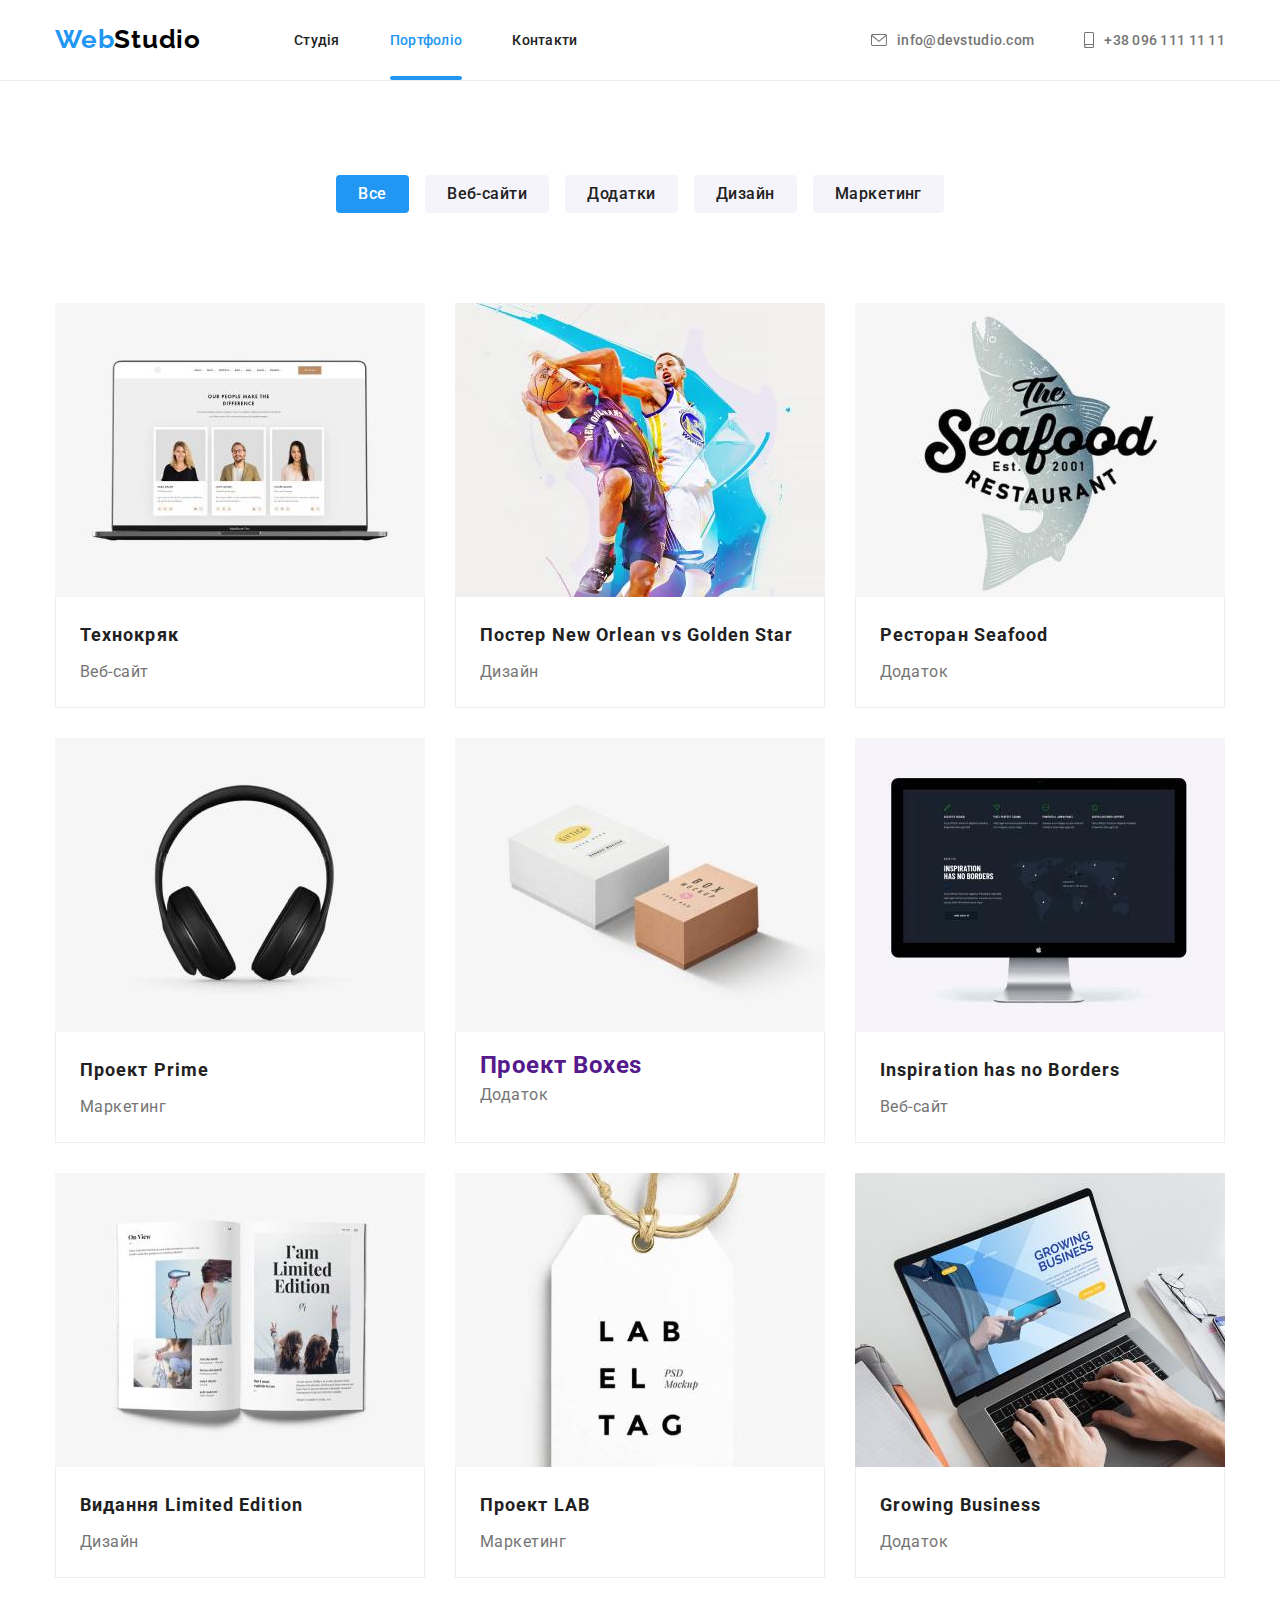
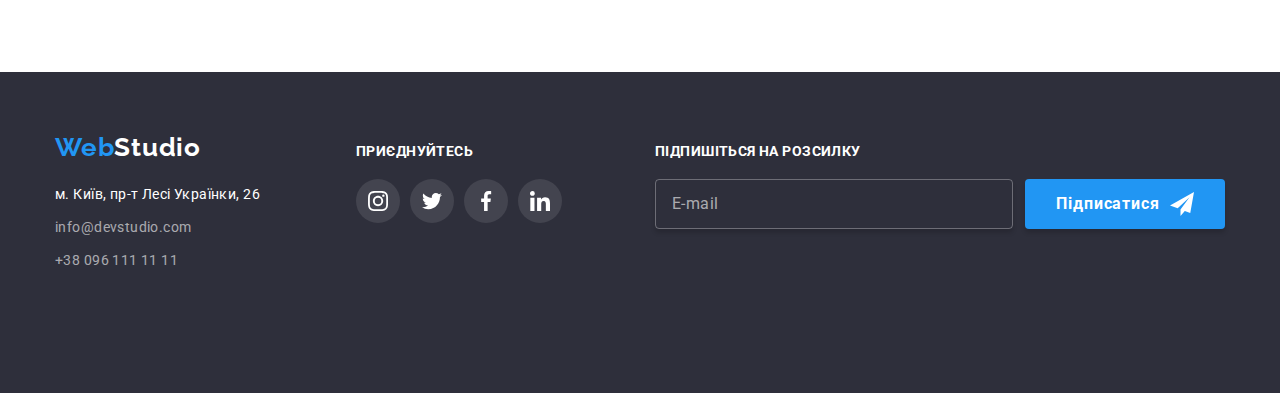
==== commit be66c9f3: "Update portfolio.html" ====
--- a/portfolio.html
+++ b/portfolio.html
@@ -67,7 +67,7 @@
         </div>
         <button class="btn-open">
           <svg width="40" height="40">
-            <use class="btn-open__icon" href="./images/symbol-defs.svg#icon-menu_24px"></use>
+            <use class="btn-open__icon" href="./images/symbol-defs.svg#icon-menu_40px"></use>
           </svg>
         </button>
         <!-- <button class="btn-menu is-open" aria-expanded="true" aria-controls="menu-container">
@@ -433,7 +433,7 @@
       </section>
     </main>
     <footer class="footer section">
-      <div class="container container--footer">
+      <div class="container footer__container">
         <div class="contacts footer__contacts">
           <a href="./index.html" lang="en" class="logo footer__logo"
             >Web<span class="logo--light">Studio</span>
--- a/css/main.min.css
+++ b/css/main.min.css
@@ -1 +1 @@
-.visually-hidden{position:absolute;white-space:nowrap;width:1px;height:1px;overflow:hidden;border:0;padding:0;clip:rect(0 0 0 0);-webkit-clip-path:inset(50%);clip-path:inset(50%);margin:-1px}h1,h2,h3,h4,h5,h6,p{margin:0}ul{margin:0;padding:0;list-style:none}a{text-decoration:none;cursor:pointer}img{display:block;max-width:100%;height:auto}address{font-style:normal}body{font-family:"roboto",sans-serif;color:#212121;background-color:#fff;letter-spacing:.03em}.section{margin:0 auto;padding-top:60px;padding-bottom:60px}@media screen and (min-width: 1200px){.section{padding-top:94px;padding-bottom:94px}}@media screen and (max-width: 1199px){.vacant{display:none}}@media screen and (max-width: 767px){.vacant-mob{display:none}}.container{width:100%;margin:0 auto;padding-left:15px;padding-right:15px;outline:1px solid red}@media screen and (min-width: 480px){.container{max-width:480px}}@media screen and (min-width: 768px){.container{max-width:768px}}@media screen and (min-width: 1200px){.container{max-width:1200px}}.container--header{display:-webkit-box;display:-ms-flexbox;display:flex;-webkit-box-orient:horizontal;-webkit-box-direction:normal;-ms-flex-direction:row;flex-direction:row;-webkit-box-align:center;-ms-flex-align:center;align-items:center;-ms-flex-wrap:nowrap;flex-wrap:nowrap}.container--hero{padding:0;display:-webkit-box;display:-ms-flexbox;display:flex;-webkit-box-orient:vertical;-webkit-box-direction:normal;-ms-flex-direction:column;flex-direction:column;-webkit-box-align:center;-ms-flex-align:center;align-items:center;-ms-flex-wrap:nowrap;flex-wrap:nowrap;width:100%}@media screen and (min-width: 450px){.container--hero{max-width:360px}}@media screen and (min-width: 1200px){.container--hero{max-width:696px}}@media screen and (min-width: 768px){.container--footer{display:-webkit-box;display:-ms-flexbox;display:flex;-webkit-box-orient:horizontal;-webkit-box-direction:normal;-ms-flex-direction:row;flex-direction:row;-webkit-box-align:baseline;-ms-flex-align:baseline;align-items:baseline;-ms-flex-wrap:wrap;flex-wrap:wrap}}@media screen and (min-width: 1200px){.container--footer{display:-webkit-box;display:-ms-flexbox;display:flex;-webkit-box-orient:horizontal;-webkit-box-direction:normal;-ms-flex-direction:row;flex-direction:row;-webkit-box-align:baseline;-ms-flex-align:baseline;align-items:baseline;-ms-flex-wrap:noWrap;flex-wrap:noWrap}}.logo{display:block;color:#2196f3;font-family:"Raleway",sans-serif;font-size:24px;font-weight:700;line-height:1.1666666667;letter-spacing:.03em}@media screen and (min-width: 1200px){.logo{font-size:26px;font-weight:700;line-height:1.1923076923;letter-spacing:.03em}}.logo--dark{color:#000}.logo--light{color:#fff}.btn{display:-webkit-box;display:-ms-flexbox;display:flex;-webkit-box-orient:horizontal;-webkit-box-direction:normal;-ms-flex-direction:row;flex-direction:row;-webkit-box-align:center;-ms-flex-align:center;align-items:center;-webkit-box-pack:center;-ms-flex-pack:center;justify-content:center;-ms-flex-wrap:nowrap;flex-wrap:nowrap;min-width:200px;height:50px;-webkit-transition:background-color 250ms cubic-bezier(0.4, 0, 0.2, 1);transition:background-color 250ms cubic-bezier(0.4, 0, 0.2, 1);border-radius:4px;border:none;font-family:inherit;color:#fff;background-color:#2196f3;-webkit-box-shadow:0px 4px 4px rgba(0,0,0,.15);box-shadow:0px 4px 4px rgba(0,0,0,.15);font-size:16px;font-weight:700;line-height:1.875;letter-spacing:.06em}.btn:hover,.btn:focus{background-color:#188ce8;-webkit-transition:background-color 250ms cubic-bezier(0.4, 0, 0.2, 1);transition:background-color 250ms cubic-bezier(0.4, 0, 0.2, 1)}.btn__icon{fill:#fff}.btn--hero{padding:10px 32px}.btn--white{min-width:73px;height:auto;padding:6px 22px;font-size:16px;font-weight:500;line-height:1.625;letter-spacing:.03em;color:#212121;background-color:#f5f4fa;-webkit-box-shadow:0px 0px 0px rgba(0,0,0,.1),0px 0px 0px rgba(0,0,0,.08),0px 0px 0px rgba(0,0,0,.12);box-shadow:0px 0px 0px rgba(0,0,0,.1),0px 0px 0px rgba(0,0,0,.08),0px 0px 0px rgba(0,0,0,.12);-webkit-transition:background-color 250ms cubic-bezier(0.4, 0, 0.2, 1),color 250ms cubic-bezier(0.4, 0, 0.2, 1),-webkit-box-shadow 250ms 250ms cubic-bezier(0.4, 0, 0.2, 1);transition:background-color 250ms cubic-bezier(0.4, 0, 0.2, 1),color 250ms cubic-bezier(0.4, 0, 0.2, 1),-webkit-box-shadow 250ms 250ms cubic-bezier(0.4, 0, 0.2, 1);transition:background-color 250ms cubic-bezier(0.4, 0, 0.2, 1),color 250ms cubic-bezier(0.4, 0, 0.2, 1),box-shadow 250ms 250ms cubic-bezier(0.4, 0, 0.2, 1);transition:background-color 250ms cubic-bezier(0.4, 0, 0.2, 1),color 250ms cubic-bezier(0.4, 0, 0.2, 1),box-shadow 250ms 250ms cubic-bezier(0.4, 0, 0.2, 1),-webkit-box-shadow 250ms 250ms cubic-bezier(0.4, 0, 0.2, 1)}.btn--white:hover,.btn--white:focus{color:#fff;background-color:#2196f3;-webkit-box-shadow:0px 0px 0px rgba(0,0,0,.1),0px 0px 0px rgba(0,0,0,.08),0px 0px 0px rgba(0,0,0,.12);box-shadow:0px 0px 0px rgba(0,0,0,.1),0px 0px 0px rgba(0,0,0,.08),0px 0px 0px rgba(0,0,0,.12);-webkit-transition:background-color 250ms cubic-bezier(0.4, 0, 0.2, 1),color 250ms cubic-bezier(0.4, 0, 0.2, 1),-webkit-box-shadow 250ms 250ms cubic-bezier(0.4, 0, 0.2, 1);transition:background-color 250ms cubic-bezier(0.4, 0, 0.2, 1),color 250ms cubic-bezier(0.4, 0, 0.2, 1),-webkit-box-shadow 250ms 250ms cubic-bezier(0.4, 0, 0.2, 1);transition:background-color 250ms cubic-bezier(0.4, 0, 0.2, 1),color 250ms cubic-bezier(0.4, 0, 0.2, 1),box-shadow 250ms 250ms cubic-bezier(0.4, 0, 0.2, 1);transition:background-color 250ms cubic-bezier(0.4, 0, 0.2, 1),color 250ms cubic-bezier(0.4, 0, 0.2, 1),box-shadow 250ms 250ms cubic-bezier(0.4, 0, 0.2, 1),-webkit-box-shadow 250ms 250ms cubic-bezier(0.4, 0, 0.2, 1)}.btn--current{color:#fff;background-color:#2196f3;-webkit-box-shadow:0px 0px 0px rgba(0,0,0,.1),0px 0px 0px rgba(0,0,0,.08),0px 0px 0px rgba(0,0,0,.12);box-shadow:0px 0px 0px rgba(0,0,0,.1),0px 0px 0px rgba(0,0,0,.08),0px 0px 0px rgba(0,0,0,.12)}.btn--icon{gap:10px;padding:10px 28px}.btn--form{margin:0 auto;padding:10px 52px;-webkit-transition:text-shadow 250ms cubic-bezier(0.4, 0, 0.2, 1);transition:text-shadow 250ms cubic-bezier(0.4, 0, 0.2, 1)}.btn--form:hover{text-shadow:0px 4px 4px rgba(0,0,0,.15);-webkit-transition:text-shadow 250ms cubic-bezier(0.4, 0, 0.2, 1);transition:text-shadow 250ms cubic-bezier(0.4, 0, 0.2, 1)}.btn-close{display:-webkit-box;display:-ms-flexbox;display:flex;-webkit-box-orient:horizontal;-webkit-box-direction:normal;-ms-flex-direction:row;flex-direction:row;-webkit-box-align:center;-ms-flex-align:center;align-items:center;-webkit-box-pack:center;-ms-flex-pack:center;justify-content:center;-ms-flex-wrap:nowrap;flex-wrap:nowrap;width:30px;height:30px;border-radius:50%;padding:0;border:1px solid rgba(0,0,0,.1);color:#000;background-color:#fff}.btn-close__icon{fill:#000}.btn-close:hover .btn-close__icon,.btn-close:focus .btn-close__icon{fill:#2196f3}.navigation__list{display:-webkit-box;display:-ms-flexbox;display:flex;-webkit-box-orient:horizontal;-webkit-box-direction:normal;-ms-flex-direction:row;flex-direction:row;-webkit-box-align:center;-ms-flex-align:center;align-items:center;-webkit-box-pack:center;-ms-flex-pack:center;justify-content:center;-ms-flex-wrap:nowrap;flex-wrap:nowrap}.navigation__item:not(:last-child){margin-right:50px}.navigation__link{display:block;padding-top:32px;padding-bottom:32px;-webkit-transition:color 250ms cubic-bezier(0.4, 0, 0.2, 1);transition:color 250ms cubic-bezier(0.4, 0, 0.2, 1);font-size:14px;font-weight:500;line-height:1.1428571429;letter-spacing:.02em;color:inherit}.navigation__link:hover,.navigation__link:focus{color:#2196f3}.navigation__link.current{color:#2196f3;cursor:pointer;position:relative}.navigation__link.current::after{content:"";position:absolute;bottom:0;display:block;width:100%;height:4px;border-radius:2px;background-color:#2196f3}.contact{display:-webkit-box;display:-ms-flexbox;display:flex;-webkit-box-orient:vertical;-webkit-box-direction:normal;-ms-flex-direction:column;flex-direction:column;-webkit-box-align:center;-ms-flex-align:center;align-items:center;gap:8px;-ms-flex-wrap:nowrap;flex-wrap:nowrap}@media screen and (min-width: 1200px){.contact{display:-webkit-box;display:-ms-flexbox;display:flex;-webkit-box-orient:vertical;-webkit-box-direction:normal;-ms-flex-direction:column;flex-direction:column;-webkit-box-align:start;-ms-flex-align:start;align-items:flex-start;gap:9px;-ms-flex-wrap:nowrap;flex-wrap:nowrap}}.contact__link{font-size:14px;line-height:1.71;letter-spacing:.03em;color:rgba(255,255,255,.6);-webkit-transition-property:color;transition-property:color;-webkit-transition-duration:250ms;transition-duration:250ms;-webkit-transition-timing-function:cubic-bezier(0.4, 0, 0.2, 1);transition-timing-function:cubic-bezier(0.4, 0, 0.2, 1)}.contact__link--post{color:#fff}.contact__link:hover,.contact__link:focus{color:#2196f3}@media screen and (min-width: 768px){.contact--header{display:-webkit-box;display:-ms-flexbox;display:flex;-webkit-box-orient:vertical;-webkit-box-direction:normal;-ms-flex-direction:column;flex-direction:column;-webkit-box-align:start;-ms-flex-align:start;align-items:flex-start;-webkit-box-pack:center;-ms-flex-pack:center;justify-content:center;gap:12px;-ms-flex-wrap:nowrap;flex-wrap:nowrap}}@media screen and (min-width: 1200px){.contact--header{display:-webkit-box;display:-ms-flexbox;display:flex;-webkit-box-orient:horizontal;-webkit-box-direction:normal;-ms-flex-direction:row;flex-direction:row;-webkit-box-align:center;-ms-flex-align:center;align-items:center;-webkit-box-pack:center;-ms-flex-pack:center;justify-content:center;gap:50px;-ms-flex-wrap:nowrap;flex-wrap:nowrap}}@media screen and (min-width: 768px)and (max-width: 1199px){.contact__link--mail{padding-top:20px;padding-bottom:0px}.contact__link--tel{padding-top:0px;padding-bottom:20px}}.contact__link--header{display:-webkit-box;display:-ms-flexbox;display:flex;-webkit-box-orient:horizontal;-webkit-box-direction:normal;-ms-flex-direction:row;flex-direction:row;-webkit-box-align:center;-ms-flex-align:center;align-items:center;-ms-flex-wrap:nowrap;flex-wrap:nowrap;font-size:14px;font-weight:500;line-height:1.1428571429;letter-spacing:.02em;color:#757575;-webkit-transition-property:color;transition-property:color;-webkit-transition-duration:250ms;transition-duration:250ms;-webkit-transition-timing-function:cubic-bezier(0.4, 0, 0.2, 1);transition-timing-function:cubic-bezier(0.4, 0, 0.2, 1)}@media screen and (min-width: 768px)and (max-width: 1199px){.contact__link--header{font-size:12px;font-weight:500;line-height:1.1666666667;letter-spacing:.02em}}@media screen and (min-width: 1200px){.contact__link--header{padding-top:32px;padding-bottom:32px}}.contact__link--header:hover,.contact__link--header:focus{color:#2196f3}.contact__icon{margin-right:10px;fill:currentColor}.social{display:-webkit-box;display:-ms-flexbox;display:flex;-webkit-box-orient:horizontal;-webkit-box-direction:normal;-ms-flex-direction:row;flex-direction:row;-webkit-box-align:center;-ms-flex-align:center;align-items:center;-webkit-box-pack:center;-ms-flex-pack:center;justify-content:center;gap:10px;-ms-flex-wrap:nowrap;flex-wrap:nowrap}.social__link{display:-webkit-box;display:-ms-flexbox;display:flex;-webkit-box-orient:horizontal;-webkit-box-direction:normal;-ms-flex-direction:row;flex-direction:row;-webkit-box-align:center;-ms-flex-align:center;align-items:center;-webkit-box-pack:center;-ms-flex-pack:center;justify-content:center;-ms-flex-wrap:nowrap;flex-wrap:nowrap;width:44px;height:44px;border-radius:50%;background-color:transpatent;-webkit-transition:background-color 250ms cubic-bezier(0.4, 0, 0.2, 1);transition:background-color 250ms cubic-bezier(0.4, 0, 0.2, 1)}.social__link:hover,.social__link:focus{background-color:#2196f3;color:#fff}.social__link:hover .social__icon,.social__link:focus .social__icon{fill:currentColor}.social__link--dark{background-color:rgba(255,255,255,.1)}.social__link--dark:hover,.social__link--dark:focus{background-color:#2196f3;-webkit-transition:background-color 250ms cubic-bezier(0.4, 0, 0.2, 1);transition:background-color 250ms cubic-bezier(0.4, 0, 0.2, 1)}.social__icon--dark{fill:#fff}.title{text-align:center;margin-bottom:30px;font-size:28px;font-weight:700;line-height:1.1785714286;letter-spacing:.03em}@media screen and (min-width: 1200px){.title{margin-bottom:50px;font-size:36px;font-weight:700;line-height:1.1666666667;letter-spacing:.03em}}.title--main{margin:0 auto 30px;text-transform:uppercase;color:#fff;font-size:24px;font-weight:900;line-height:1.5833333333;letter-spacing:.06em}@media screen and (min-width: 450px){.title--main{font-size:26px;font-weight:900;line-height:1.6153846154;letter-spacing:.06em}}@media screen and (min-width: 1200px){.title--main{font-size:44px;font-weight:900;line-height:1.3636363636;letter-spacing:.06em}}.form-users-data__wrap{margin-bottom:10px}.form-users-data__wrap--comment{margin-bottom:20px}.form-users-data__label{margin-bottom:4px;font-size:12px;font-weight:400;line-height:1.1666666667;letter-spacing:.01em;color:#757575}.form-users-data__input{width:100%;height:40px;padding:12px 42px;border:1px solid rgba(33,33,33,.2);border-radius:4px;font-size:12px;font-weight:400;line-height:1.1666666667;letter-spacing:.01em;color:#757575}.form-users-data__input--request{-webkit-transition:border-color 250ms cubic-bezier(0.4, 0, 0.2, 1);transition:border-color 250ms cubic-bezier(0.4, 0, 0.2, 1)}.form-users-data__input--comment{height:120px;resize:none;padding:12px 16px}.form-users-data__input--comment::-webkit-input-placeholder{font-size:12px;font-weight:400;line-height:1.1666666667;letter-spacing:.01em;color:rgba(117,117,117,.5)}.form-users-data__input--comment::-moz-placeholder{font-size:12px;font-weight:400;line-height:1.1666666667;letter-spacing:.01em;color:rgba(117,117,117,.5)}.form-users-data__input--comment:-ms-input-placeholder{font-size:12px;font-weight:400;line-height:1.1666666667;letter-spacing:.01em;color:rgba(117,117,117,.5)}.form-users-data__input--comment::-ms-input-placeholder{font-size:12px;font-weight:400;line-height:1.1666666667;letter-spacing:.01em;color:rgba(117,117,117,.5)}.form-users-data__input--comment::placeholder{font-size:12px;font-weight:400;line-height:1.1666666667;letter-spacing:.01em;color:rgba(117,117,117,.5)}@media screen and (min-width: 480x)and (max-width: 1199px){.form-users-data__input--comment::-webkit-input-placeholder{font-size:14px;font-weight:400;line-height:1.1428571429;letter-spacing:.01em}.form-users-data__input--comment::-moz-placeholder{font-size:14px;font-weight:400;line-height:1.1428571429;letter-spacing:.01em}.form-users-data__input--comment:-ms-input-placeholder{font-size:14px;font-weight:400;line-height:1.1428571429;letter-spacing:.01em}.form-users-data__input--comment::-ms-input-placeholder{font-size:14px;font-weight:400;line-height:1.1428571429;letter-spacing:.01em}.form-users-data__input--comment::placeholder{font-size:14px;font-weight:400;line-height:1.1428571429;letter-spacing:.01em}}.form-users-data__input--footer{height:50px;padding:12px 16px;border:1px solid rgba(255,255,255,.3);background-color:rgba(0,0,0,0);-webkit-box-shadow:0px 4px 4px rgba(0,0,0,.15);box-shadow:0px 4px 4px rgba(0,0,0,.15);color:#fff;font-size:16px;font-weight:400;line-height:1.25;letter-spacing:.03em}@media screen and (min-width: 480px){.form-users-data__input--footer{width:450px}}@media screen and (min-width: 1200px){.form-users-data__input--footer{width:358px}}.form-users-data__input--footer::-webkit-input-placeholder{font-size:16px;font-weight:400;line-height:1.25;letter-spacing:.03em;color:rgba(255,255,255,.6)}.form-users-data__input--footer::-moz-placeholder{font-size:16px;font-weight:400;line-height:1.25;letter-spacing:.03em;color:rgba(255,255,255,.6)}.form-users-data__input--footer:-ms-input-placeholder{font-size:16px;font-weight:400;line-height:1.25;letter-spacing:.03em;color:rgba(255,255,255,.6)}.form-users-data__input--footer::-ms-input-placeholder{font-size:16px;font-weight:400;line-height:1.25;letter-spacing:.03em;color:rgba(255,255,255,.6)}.form-users-data__input--footer::placeholder{font-size:16px;font-weight:400;line-height:1.25;letter-spacing:.03em;color:rgba(255,255,255,.6)}.form-users-data__wrapper{position:relative}.form-users-data__icon{position:absolute;top:50%;left:2.67%;-webkit-transform:translateY(-50%);transform:translateY(-50%);fill:#212121;-webkit-transition:fill 250ms cubic-bezier(0.4, 0, 0.2, 1);transition:fill 250ms cubic-bezier(0.4, 0, 0.2, 1)}.form-users-data__input--request:hover,.form-users-data__input--request:focus{border-color:#2196f3;cursor:pointer;-webkit-transition:border-color 250ms cubic-bezier(0.4, 0, 0.2, 1);transition:border-color 250ms cubic-bezier(0.4, 0, 0.2, 1)}.form-users-data__input--request:hover+.form-users-data__icon,.form-users-data__input--request:focus+.form-users-data__icon{fill:#2196f3;-webkit-transition:fill 250ms cubic-bezier(0.4, 0, 0.2, 1);transition:fill 250ms cubic-bezier(0.4, 0, 0.2, 1)}.form__policy{margin-bottom:30px}.policy{display:-webkit-box;display:-ms-flexbox;display:flex;-webkit-box-orient:horizontal;-webkit-box-direction:normal;-ms-flex-direction:row;flex-direction:row;-webkit-box-align:center;-ms-flex-align:center;align-items:center;-webkit-box-pack:center;-ms-flex-pack:center;justify-content:center;-ms-flex-wrap:nowrap;flex-wrap:nowrap;margin-bottom:30px}.policy__terms{margin-left:5px;color:#2196f3;border-bottom:1px solid #2196f3}.policy__label{font-size:12px;font-weight:400;line-height:1.1666666667;letter-spacing:.03em;color:#757575;display:-webkit-box;display:-ms-flexbox;display:flex;-webkit-box-orient:horizontal;-webkit-box-direction:normal;-ms-flex-direction:row;flex-direction:row;-webkit-box-align:center;-ms-flex-align:center;align-items:center;-webkit-box-pack:center;-ms-flex-pack:center;justify-content:center;-ms-flex-wrap:wrap;flex-wrap:wrap;font-size:12px;font-weight:400;line-height:1.1666666667;letter-spacing:.03em;color:#757575}@media screen and (min-width: 480px){.policy__label{display:-webkit-box;display:-ms-flexbox;display:flex;-webkit-box-orient:horizontal;-webkit-box-direction:normal;-ms-flex-direction:row;flex-direction:row;-webkit-box-align:center;-ms-flex-align:center;align-items:center;-ms-flex-wrap:nowrap;flex-wrap:nowrap}}@media screen and (min-width: 1200px){.policy__label{font-size:14px;font-weight:400;line-height:1.7142857143;letter-spacing:.03em}}.policy__label .policy__icon{display:-webkit-box;display:-ms-flexbox;display:flex;-webkit-box-orient:horizontal;-webkit-box-direction:normal;-ms-flex-direction:row;flex-direction:row;-webkit-box-align:center;-ms-flex-align:center;align-items:center;-webkit-box-pack:center;-ms-flex-pack:center;justify-content:center;-ms-flex-wrap:nowrap;flex-wrap:nowrap;width:16px;height:15px;border:2px solid #212121;border-radius:2px;margin-right:7px;-webkit-transition:background-color 250ms cubic-bezier(0.4, 0, 0.2, 1),border-color 250ms cubic-bezier(0.4, 0, 0.2, 1);transition:background-color 250ms cubic-bezier(0.4, 0, 0.2, 1),border-color 250ms cubic-bezier(0.4, 0, 0.2, 1)}.policy__icon{fill:rgba(0,0,0,0);-webkit-transition:fill 250ms cubic-bezier(0.4, 0, 0.2, 1);transition:fill 250ms cubic-bezier(0.4, 0, 0.2, 1)}.policy__check:checked+.policy__label .policy__icon{background-color:#2196f3;border-color:#2196f3}.policy__check:hover+.policy__label .policy__icon,.policy__check:focus+.policy__label .policy__icon{border-color:#2196f3;-webkit-transition:border-color 250ms cubic-bezier(0.4, 0, 0.2, 1);transition:border-color 250ms cubic-bezier(0.4, 0, 0.2, 1)}.policy__check:checked+.policy__label .policy__icon{fill:#fff}.policy__check:focus+.policy__label .policy__icon{fill:#fff;-webkit-transition:fill 250ms cubic-bezier(0.4, 0, 0.2, 1);transition:fill 250ms cubic-bezier(0.4, 0, 0.2, 1)}.backdrop{position:fixed;top:0;left:0;width:100%;min-height:100%;background-color:rgba(0,0,0,.5);opacity:1;-webkit-transition:opacity 250ms cubic-bezier(0.4, 0, 0.2, 1),visibility 250ms cubic-bezier(0.4, 0, 0.2, 1);transition:opacity 250ms cubic-bezier(0.4, 0, 0.2, 1),visibility 250ms cubic-bezier(0.4, 0, 0.2, 1)}.is-hidden{opacity:0;visibility:hidden;pointer-events:none;-webkit-transition:opacity 250ms cubic-bezier(0.4, 0, 0.2, 1) 250ms,visibility 250ms cubic-bezier(0.4, 0, 0.2, 1) 250ms;transition:opacity 250ms cubic-bezier(0.4, 0, 0.2, 1) 250ms,visibility 250ms cubic-bezier(0.4, 0, 0.2, 1) 250ms}.backdrop__modal{position:absolute;top:50%;left:50%;-webkit-transform:translate(-50%, -50%) scale(1);transform:translate(-50%, -50%) scale(1)}.modal{min-width:300px;height:auto;-webkit-transition:-webkit-transform 500ms cubic-bezier(0.4, 0, 0.2, 1);transition:-webkit-transform 500ms cubic-bezier(0.4, 0, 0.2, 1);transition:transform 500ms cubic-bezier(0.4, 0, 0.2, 1);transition:transform 500ms cubic-bezier(0.4, 0, 0.2, 1), -webkit-transform 500ms cubic-bezier(0.4, 0, 0.2, 1);padding:40px 10px;border-radius:4px;background-color:#fff;-webkit-box-shadow:0px 1px 3px rgba(0,0,0,.12),0px 1px 1px rgba(0,0,0,.14),0px 2px 1px rgba(0,0,0,.2);box-shadow:0px 1px 3px rgba(0,0,0,.12),0px 1px 1px rgba(0,0,0,.14),0px 2px 1px rgba(0,0,0,.2)}@media screen and (min-width: 480px){.modal{width:450px;height:609px;padding:40px 40px}}@media screen and (min-width: 1200px){.modal{width:528px;height:581px}}.backdrop.is-hidden .modal{-webkit-transform:translate(-50%, -50%) scale(0);transform:translate(-50%, -50%) scale(0);-webkit-transition:-webkit-transform 500ms cubic-bezier(0.4, 0, 0.2, 1);transition:-webkit-transform 500ms cubic-bezier(0.4, 0, 0.2, 1);transition:transform 500ms cubic-bezier(0.4, 0, 0.2, 1);transition:transform 500ms cubic-bezier(0.4, 0, 0.2, 1), -webkit-transform 500ms cubic-bezier(0.4, 0, 0.2, 1)}.modal__btn-close{position:absolute;top:8px;right:8px}.modal__appeal{font-size:20px;font-weight:700;line-height:1.15;letter-spacing:.03em;text-align:center;margin-bottom:12px}.header{border-bottom:1px solid #ececec;padding-top:0;padding-bottom:0}.header__logo{margin-right:auto;padding-top:16px;padding-bottom:16px}@media screen and (min-width: 768px){.header__logo{margin-right:88px;margin-left:0;padding-top:26px;padding-bottom:26px}}@media screen and (min-width: 1200px){.header__logo{margin-right:93px;margin-left:0;padding-top:24px;padding-bottom:25px}}.header__navigation{margin-left:0;margin-right:auto}.hero{background-color:hwb(235 18% 77%);background-repeat:no-repeat;background-position:center;background-size:cover;background-image:-webkit-gradient(linear, left top, left bottom, from(rgba(47, 48, 58, 0.4)), to(rgba(47, 48, 58, 0.4))),url(../images/hero-img-mob.jpg);background-image:linear-gradient(rgba(47, 48, 58, 0.4), rgba(47, 48, 58, 0.4)),url(../images/hero-img-mob.jpg);width:100%;padding:118px 20px}@media screen and (min-width: 450px){.hero{padding:118px 60px}}@media screen and (min-width: 768px){.hero{padding:118px 204px;background-image:-webkit-gradient(linear, left top, left bottom, from(rgba(47, 48, 58, 0.4)), to(rgba(47, 48, 58, 0.4))),url(../images/hero-img.jpg);background-image:linear-gradient(rgba(47, 48, 58, 0.4), rgba(47, 48, 58, 0.4)),url(../images/hero-img.jpg)}}@media screen and (min-width: 1200px){.hero{padding-top:200px;padding-bottom:200px;max-width:1600px;background-image:-webkit-gradient(linear, left top, left bottom, from(rgba(47, 48, 58, 0.4)), to(rgba(47, 48, 58, 0.4))),url(../images/hero-img.jpg);background-image:linear-gradient(rgba(47, 48, 58, 0.4), rgba(47, 48, 58, 0.4)),url(../images/hero-img.jpg)}}.features{padding-top:60px;padding-bottom:60px}@media screen and (min-width: 1200px){.features{padding-top:94px;padding-bottom:94px}}.features__list{display:-webkit-box;display:-ms-flexbox;display:flex;-webkit-box-orient:horizontal;-webkit-box-direction:normal;-ms-flex-direction:row;flex-direction:row;-webkit-box-pack:center;-ms-flex-pack:center;justify-content:center;gap:30px;-ms-flex-wrap:wrap;flex-wrap:wrap;max-width:100%}.features__item{width:100%}@media screen and (min-width: 768px){.features__item{-ms-flex-preferred-size:calc((100% - 30px)/2);flex-basis:calc((100% - 30px)/2)}}@media screen and (min-width: 1200px){.features__item{-ms-flex-preferred-size:calc((100% - 90px)/4);flex-basis:calc((100% - 90px)/4)}}.features__icon{display:-webkit-box;display:-ms-flexbox;display:flex;-webkit-box-orient:horizontal;-webkit-box-direction:normal;-ms-flex-direction:row;flex-direction:row;-webkit-box-align:center;-ms-flex-align:center;align-items:center;-webkit-box-pack:center;-ms-flex-pack:center;justify-content:center;-ms-flex-wrap:nowrap;flex-wrap:nowrap;margin-bottom:30px;height:120px;border-radius:4px;background-color:#f5f4fa}@media screen and (min-width: 768px){.features__icon{-ms-flex-preferred-size:calc((100% - 30px)/2);flex-basis:calc((100% - 30px)/2)}}@media screen and (min-width: 1200px){.features__icon{-ms-flex-preferred-size:calc((100% - 90px)/4);flex-basis:calc((100% - 90px)/4)}}.features__subtitle{margin-bottom:10px;text-transform:uppercase;font-size:14px;font-weight:700;line-height:1.1428571429;letter-spacing:.03em}@media screen and (max-width: 767px){.features__subtitle{text-align:center}}.features__descr{font-size:14px;font-weight:400;line-height:1.1428571429;letter-spacing:.03em;font-size:14px;line-height:1.71;color:#757575}.activities{padding-top:0}@media screen and (max-width: 1199px){.activities{display:none}}.activities__title{font-size:36px;font-weight:700;line-height:1.1666666667;letter-spacing:.03em;text-align:center;margin-bottom:50px}.activities-list{display:-webkit-box;display:-ms-flexbox;display:flex;-webkit-column-gap:30px;-moz-column-gap:30px;column-gap:30px}.activities-list__item{position:relative;-ms-flex-preferred-size:calc((100% - 60px)/3);flex-basis:calc((100% - 60px)/3)}.activities-wrapper{display:-webkit-box;display:-ms-flexbox;display:flex;-webkit-box-orient:horizontal;-webkit-box-direction:normal;-ms-flex-direction:row;flex-direction:row;-webkit-box-align:center;-ms-flex-align:center;align-items:center;-webkit-box-pack:center;-ms-flex-pack:center;justify-content:center;-ms-flex-wrap:nowrap;flex-wrap:nowrap;position:absolute;bottom:0%;left:0%;width:100%;min-height:70px;background-color:rgba(47,48,58,.8)}.activities-wrapper__label{font-size:14px;font-weight:700;line-height:1.1428571429;letter-spacing:.03em;text-align:center;text-transform:uppercase;color:#fff}.team{background-color:#f5f4fa}@media screen and (max-width: 480px){.team{padding-top:60px}}.team-list{background-color:#fff;-webkit-box-shadow:0px 1px 3px rgba(0,0,0,.12),0px 1px 1px rgba(0,0,0,.14),0px 2px 1px rgba(0,0,0,.2);box-shadow:0px 1px 3px rgba(0,0,0,.12),0px 1px 1px rgba(0,0,0,.14),0px 2px 1px rgba(0,0,0,.2)}@media screen and (max-width: 767px){.team-list{margin-bottom:30px}}@media screen and (min-width: 768px){.team-list{display:-webkit-box;display:-ms-flexbox;display:flex;-webkit-box-orient:horizontal;-webkit-box-direction:normal;-ms-flex-direction:row;flex-direction:row;gap:30px;-ms-flex-wrap:wrap;flex-wrap:wrap}}@media screen and (max-width: 767px){.team-list__item{width:100%}}@media screen and (min-width: 768px){.team-list__item{-ms-flex-preferred-size:calc((100% - 30px)/2);flex-basis:calc((100% - 30px)/2)}}@media screen and (min-width: 1200px){.team-list__item{-ms-flex-preferred-size:calc((100% - 90px)/4);flex-basis:calc((100% - 90px)/4)}}.team-label-wrap{padding-top:30px;padding-bottom:30px}.team-label-wrap .team-label-wrap .soc-list__icon{fill:#afb1b8;-webkit-transition:fill 250ms cubic-bezier(0.4, 0, 0.2, 1);transition:fill 250ms cubic-bezier(0.4, 0, 0.2, 1)}.team-label-wrap__title{margin-bottom:10px;text-align:center;font-size:16px;font-weight:500;line-height:1.1875;letter-spacing:.03em}.team-label-wrap__descr{text-align:center;margin-bottom:16px;font-size:16px;font-weight:400;line-height:1.1875;letter-spacing:.03em;color:#757575}.team-label-wrap .social__icon{fill:#afb1b8;-webkit-transition:fill 250ms cubic-bezier(0.4, 0, 0.2, 1);transition:fill 250ms cubic-bezier(0.4, 0, 0.2, 1)}.clients__list{display:-webkit-box;display:-ms-flexbox;display:flex;-webkit-box-align:center;-ms-flex-align:center;align-items:center;gap:30px;-ms-flex-wrap:wrap;flex-wrap:wrap}.clients__item{-ms-flex-preferred-size:calc((100% - 30px)/2);flex-basis:calc((100% - 30px)/2);height:92px}@media screen and (min-width: 768px){.clients__item{-ms-flex-preferred-size:calc((100% - 60px)/3);flex-basis:calc((100% - 60px)/3);height:92px}}@media screen and (min-width: 1200px){.clients__item{-ms-flex-preferred-size:calc((100% - 150px)/6);flex-basis:calc((100% - 150px)/6);height:92px}}.clients__link{display:-webkit-box;display:-ms-flexbox;display:flex;-webkit-box-orient:horizontal;-webkit-box-direction:normal;-ms-flex-direction:row;flex-direction:row;-webkit-box-align:center;-ms-flex-align:center;align-items:center;-webkit-box-pack:center;-ms-flex-pack:center;justify-content:center;-ms-flex-wrap:nowrap;flex-wrap:nowrap;width:100%;height:100%;border:1px solid #afb1b8;border-radius:4px;color:#afb1b8;-webkit-transition:border 250ms cubic-bezier(0.4, 0, 0.2, 1);transition:border 250ms cubic-bezier(0.4, 0, 0.2, 1)}.clients__link:hover,.clients__link:focus{border-color:#2196f3;color:#2196f3}.clients__icon{fill:currentColor;-webkit-transition:fill 250ms cubic-bezier(0.4, 0, 0.2, 1);transition:fill 250ms cubic-bezier(0.4, 0, 0.2, 1)}.clients__link:hover .clients__icon,.clients__link:focus .clients__icon{fill:currentColor;-webkit-transition:fill 250ms cubic-bezier(0.4, 0, 0.2, 1);transition:fill 250ms cubic-bezier(0.4, 0, 0.2, 1)}.footer{padding-top:60px;padding-bottom:60px;background-color:hwb(235 18% 77%);width:100%}.footer__logo,.footer__appeal{margin-bottom:20px;text-align:center}@media screen and (min-width: 1200px){.footer__logo,.footer__appeal{text-align:start}}.footer__contacts{margin-bottom:60px}@media screen and (min-width: 768px){.footer__contacts{max-width:50%;margin-right:165px;margin-left:61px}}@media screen and (min-width: 1200px){.footer__contacts{-ms-flex-preferred-size:231px;flex-basis:231px;margin-right:70px;margin-left:0}}.footer__soc{margin-bottom:60px}@media screen and (min-width: 768px)and (max-width: 1199px){.footer__soc{max-width:50%;margin-bottom:0}}@media screen and (min-width: 1200px){.footer__soc{margin-right:auto}}@media screen and (min-width: 768px)and (max-width: 1199px){.footer__subscribe{margin-left:151px}}.subscribe__form-users-data{width:100%;display:-webkit-box;display:-ms-flexbox;display:flex;-webkit-box-orient:vertical;-webkit-box-direction:normal;-ms-flex-direction:column;flex-direction:column;-webkit-box-align:center;-ms-flex-align:center;align-items:center;-webkit-box-pack:center;-ms-flex-pack:center;justify-content:center;gap:20px;-ms-flex-wrap:nowrap;flex-wrap:nowrap}@media screen and (min-width: 1200px){.subscribe__form-users-data{display:-webkit-box;display:-ms-flexbox;display:flex;-webkit-box-orient:horizontal;-webkit-box-direction:normal;-ms-flex-direction:row;flex-direction:row;-webkit-box-align:center;-ms-flex-align:center;align-items:center;-webkit-box-pack:center;-ms-flex-pack:center;justify-content:center;gap:12px;-ms-flex-wrap:nowrap;flex-wrap:nowrap}}.footer__btn{margin:0 auto}@media screen and (min-width: 1200px){.footer__btn{margin:0}}.footer__appeal{font-size:14px;font-weight:700;line-height:1.1428571429;letter-spacing:.03em;text-transform:uppercase;color:#fff;font-size:14px;font-weight:700;line-height:1.1428571429;letter-spacing:.03em}.filter-list{display:-webkit-box;display:-ms-flexbox;display:flex;-webkit-box-orient:horizontal;-webkit-box-direction:normal;-ms-flex-direction:row;flex-direction:row;-ms-flex-wrap:wrap;flex-wrap:wrap;-webkit-column-gap:8px;-moz-column-gap:8px;column-gap:8px;row-gap:15px;margin-right:124px}@media screen and (min-width: 768px){.filter-list{display:-webkit-box;display:-ms-flexbox;display:flex;-webkit-box-orient:horizontal;-webkit-box-direction:normal;-ms-flex-direction:row;flex-direction:row;-webkit-box-pack:center;-ms-flex-pack:center;justify-content:center;-ms-flex-wrap:nowrap;flex-wrap:nowrap;margin:0}}@media screen and (min-width: 768px){.filter-list__item{margin-bottom:30px}}@media screen and (min-width: 1200px){.filter-list__item{margin-bottom:50px}.filter-list__item:not(:last-child){margin-right:8px}}@media screen and (max-width: 767px){.card-list{margin-bottom:30px}}@media screen and (min-width: 768px){.card-list{display:-webkit-box;display:-ms-flexbox;display:flex;-webkit-box-orient:horizontal;-webkit-box-direction:normal;-ms-flex-direction:row;flex-direction:row;gap:30px;-ms-flex-wrap:wrap;flex-wrap:wrap}}@media screen and (max-width: 767px){.card-list__item{width:100%}}@media screen and (min-width: 768px){.card-list__item{-ms-flex-preferred-size:calc((100% - 30px)/2);flex-basis:calc((100% - 30px)/2)}}@media screen and (min-width: 1200px){.card-list__item{-ms-flex-preferred-size:calc((100% - 60px)/3);flex-basis:calc((100% - 60px)/3)}}.card-list__link{display:block;-webkit-transition:-webkit-box-shadow 250ms cubic-bezier(0.4, 0, 0.2, 1);transition:-webkit-box-shadow 250ms cubic-bezier(0.4, 0, 0.2, 1);transition:box-shadow 250ms cubic-bezier(0.4, 0, 0.2, 1);transition:box-shadow 250ms cubic-bezier(0.4, 0, 0.2, 1), -webkit-box-shadow 250ms cubic-bezier(0.4, 0, 0.2, 1)}.card-list__link:hover,.card-list__link:focus{-webkit-box-shadow:0px 1px 1px rgba(0,0,0,.12),0px 4px 4px rgba(0,0,0,.06),1px 4px 6px rgba(0,0,0,.16);box-shadow:0px 1px 1px rgba(0,0,0,.12),0px 4px 4px rgba(0,0,0,.06),1px 4px 6px rgba(0,0,0,.16);-webkit-transition:-webkit-box-shadow 250ms cubic-bezier(0.4, 0, 0.2, 1);transition:-webkit-box-shadow 250ms cubic-bezier(0.4, 0, 0.2, 1);transition:box-shadow 250ms cubic-bezier(0.4, 0, 0.2, 1);transition:box-shadow 250ms cubic-bezier(0.4, 0, 0.2, 1), -webkit-box-shadow 250ms cubic-bezier(0.4, 0, 0.2, 1)}.card-list__thumb{position:relative;overflow:hidden}.card-list__thumb-text{position:absolute;left:0%;top:0%;-webkit-transform:translateY(105%);transform:translateY(105%);-webkit-transition:-webkit-transform 250ms cubic-bezier(0.4, 0, 0.2, 1);transition:-webkit-transform 250ms cubic-bezier(0.4, 0, 0.2, 1);transition:transform 250ms cubic-bezier(0.4, 0, 0.2, 1);transition:transform 250ms cubic-bezier(0.4, 0, 0.2, 1), -webkit-transform 250ms cubic-bezier(0.4, 0, 0.2, 1);width:100%;height:100%;padding:63px 24px;background-color:rgba(33,150,243,.9);font-size:18px;font-weight:400;line-height:1.5555555556;letter-spacing:.03em;color:#fff}.card-list__link:hover .card-list__thumb-text,.card-list__link:focus .card-list__thumb-text{-webkit-transform:translateY(0%);transform:translateY(0%)}.card-list__wrap{padding:20px 24px;border:1px solid #eee;border-top:none}.card-list__item-title{margin-bottom:4px;font-size:18px;font-weight:700;line-height:2;letter-spacing:.06em;color:#212121}.card-list__item-descr{font-size:16px;font-weight:400;line-height:1.875;letter-spacing:.03em;color:#757575}/*# sourceMappingURL=main.min.css.map */+.visually-hidden{position:absolute;white-space:nowrap;width:1px;height:1px;overflow:hidden;border:0;padding:0;clip:rect(0 0 0 0);-webkit-clip-path:inset(50%);clip-path:inset(50%);margin:-1px}h1,h2,h3,h4,h5,h6,p{margin:0}ul{margin:0;padding:0;list-style:none}a{text-decoration:none;cursor:pointer}img{display:block;max-width:100%;height:auto}address{font-style:normal}body{font-family:"roboto",sans-serif;color:#212121;background-color:#fff;letter-spacing:.03em}.section{margin:0 auto;padding-top:60px;padding-bottom:60px}@media screen and (min-width: 1200px){.section{padding-top:94px;padding-bottom:94px}}@media screen and (max-width: 1199px){.vacant{display:none}}@media screen and (max-width: 767px){.vacant-mob{display:none}}.container{width:100%;margin:0 auto;padding-left:15px;padding-right:15px}@media screen and (min-width: 480px){.container{max-width:480px}}@media screen and (min-width: 768px){.container{max-width:768px}}@media screen and (min-width: 1200px){.container{max-width:1200px}}.logo{display:block;color:#2196f3;font-family:"Raleway",sans-serif;font-size:24px;font-weight:700;line-height:1.1666666667;letter-spacing:.03em}@media screen and (min-width: 1200px){.logo{font-size:26px;font-weight:700;line-height:1.1923076923;letter-spacing:.03em}}.logo--dark{color:#000}.logo--light{color:#fff}.btn{display:-webkit-box;display:-ms-flexbox;display:flex;-webkit-box-orient:horizontal;-webkit-box-direction:normal;-ms-flex-direction:row;flex-direction:row;-webkit-box-align:center;-ms-flex-align:center;align-items:center;-webkit-box-pack:center;-ms-flex-pack:center;justify-content:center;-ms-flex-wrap:nowrap;flex-wrap:nowrap;min-width:200px;height:50px;-webkit-transition:background-color 250ms cubic-bezier(0.4, 0, 0.2, 1);transition:background-color 250ms cubic-bezier(0.4, 0, 0.2, 1);border-radius:4px;border:none;font-family:inherit;color:#fff;background-color:#2196f3;-webkit-box-shadow:0px 4px 4px rgba(0,0,0,.15);box-shadow:0px 4px 4px rgba(0,0,0,.15);font-size:16px;font-weight:700;line-height:1.875;letter-spacing:.06em}.btn:hover,.btn:focus{background-color:#188ce8;-webkit-transition:background-color 250ms cubic-bezier(0.4, 0, 0.2, 1);transition:background-color 250ms cubic-bezier(0.4, 0, 0.2, 1)}.btn__icon{fill:#fff}.btn--hero{padding:10px 32px}.btn--white{min-width:73px;height:auto;padding:6px 6px;font-size:16px;font-weight:500;line-height:1.625;letter-spacing:.03em;color:#212121;background-color:#f5f4fa;-webkit-box-shadow:0px 0px 0px rgba(0,0,0,.1),0px 0px 0px rgba(0,0,0,.08),0px 0px 0px rgba(0,0,0,.12);box-shadow:0px 0px 0px rgba(0,0,0,.1),0px 0px 0px rgba(0,0,0,.08),0px 0px 0px rgba(0,0,0,.12);-webkit-transition:background-color 250ms cubic-bezier(0.4, 0, 0.2, 1),color 250ms cubic-bezier(0.4, 0, 0.2, 1),-webkit-box-shadow 250ms 250ms cubic-bezier(0.4, 0, 0.2, 1);transition:background-color 250ms cubic-bezier(0.4, 0, 0.2, 1),color 250ms cubic-bezier(0.4, 0, 0.2, 1),-webkit-box-shadow 250ms 250ms cubic-bezier(0.4, 0, 0.2, 1);transition:background-color 250ms cubic-bezier(0.4, 0, 0.2, 1),color 250ms cubic-bezier(0.4, 0, 0.2, 1),box-shadow 250ms 250ms cubic-bezier(0.4, 0, 0.2, 1);transition:background-color 250ms cubic-bezier(0.4, 0, 0.2, 1),color 250ms cubic-bezier(0.4, 0, 0.2, 1),box-shadow 250ms 250ms cubic-bezier(0.4, 0, 0.2, 1),-webkit-box-shadow 250ms 250ms cubic-bezier(0.4, 0, 0.2, 1)}@media screen and (min-width: 380px){.btn--white{padding:6px 22px}}.btn--white:hover,.btn--white:focus{color:#fff;background-color:#2196f3;-webkit-box-shadow:0px 0px 0px rgba(0,0,0,.1),0px 0px 0px rgba(0,0,0,.08),0px 0px 0px rgba(0,0,0,.12);box-shadow:0px 0px 0px rgba(0,0,0,.1),0px 0px 0px rgba(0,0,0,.08),0px 0px 0px rgba(0,0,0,.12);-webkit-transition:background-color 250ms cubic-bezier(0.4, 0, 0.2, 1),color 250ms cubic-bezier(0.4, 0, 0.2, 1),-webkit-box-shadow 250ms 250ms cubic-bezier(0.4, 0, 0.2, 1);transition:background-color 250ms cubic-bezier(0.4, 0, 0.2, 1),color 250ms cubic-bezier(0.4, 0, 0.2, 1),-webkit-box-shadow 250ms 250ms cubic-bezier(0.4, 0, 0.2, 1);transition:background-color 250ms cubic-bezier(0.4, 0, 0.2, 1),color 250ms cubic-bezier(0.4, 0, 0.2, 1),box-shadow 250ms 250ms cubic-bezier(0.4, 0, 0.2, 1);transition:background-color 250ms cubic-bezier(0.4, 0, 0.2, 1),color 250ms cubic-bezier(0.4, 0, 0.2, 1),box-shadow 250ms 250ms cubic-bezier(0.4, 0, 0.2, 1),-webkit-box-shadow 250ms 250ms cubic-bezier(0.4, 0, 0.2, 1)}.btn--current{color:#fff;background-color:#2196f3;-webkit-box-shadow:0px 0px 0px rgba(0,0,0,.1),0px 0px 0px rgba(0,0,0,.08),0px 0px 0px rgba(0,0,0,.12);box-shadow:0px 0px 0px rgba(0,0,0,.1),0px 0px 0px rgba(0,0,0,.08),0px 0px 0px rgba(0,0,0,.12)}.btn--icon{gap:10px;padding:10px 28px}.btn--form{margin:0 auto;padding:10px 52px;-webkit-transition:text-shadow 250ms cubic-bezier(0.4, 0, 0.2, 1);transition:text-shadow 250ms cubic-bezier(0.4, 0, 0.2, 1)}.btn--form:hover{text-shadow:0px 4px 4px rgba(0,0,0,.15);-webkit-transition:text-shadow 250ms cubic-bezier(0.4, 0, 0.2, 1);transition:text-shadow 250ms cubic-bezier(0.4, 0, 0.2, 1)}.btn-close{display:-webkit-box;display:-ms-flexbox;display:flex;-webkit-box-orient:horizontal;-webkit-box-direction:normal;-ms-flex-direction:row;flex-direction:row;-webkit-box-align:center;-ms-flex-align:center;align-items:center;-webkit-box-pack:center;-ms-flex-pack:center;justify-content:center;-ms-flex-wrap:nowrap;flex-wrap:nowrap;width:30px;height:30px;border-radius:50%;padding:0;border:1px solid rgba(0,0,0,.1);color:#000;background-color:rgba(0,0,0,0)}.btn-close__icon{fill:#000}.btn-close:hover .btn-close__icon,.btn-close:focus .btn-close__icon{fill:#2196f3}.btn-close--menu{width:40px;height:40px;border:none}.navigation{margin-right:auto}@media screen and (min-width: 768px){.navigation__list{display:-webkit-box;display:-ms-flexbox;display:flex;-webkit-box-orient:horizontal;-webkit-box-direction:normal;-ms-flex-direction:row;flex-direction:row;-webkit-box-align:center;-ms-flex-align:center;align-items:center;-webkit-box-pack:center;-ms-flex-pack:center;justify-content:center;-ms-flex-wrap:nowrap;flex-wrap:nowrap}}@media screen and (min-width: 768px){.navigation__item:not(:last-child){margin-right:50px}}.navigation__link{display:block;color:inherit}@media screen and (min-width: 768px){.navigation__link{padding-top:32px;padding-bottom:32px;-webkit-transition:color 250ms cubic-bezier(0.4, 0, 0.2, 1);transition:color 250ms cubic-bezier(0.4, 0, 0.2, 1);font-size:14px;font-weight:500;line-height:1.1428571429;letter-spacing:.02em}}.navigation__link:hover,.navigation__link:focus{color:#2196f3}.navigation__link.current{color:#2196f3;cursor:pointer;position:relative}@media screen and (min-width: 768px){.navigation__link.current::after{content:"";position:absolute;bottom:0;display:block;width:100%;height:4px;border-radius:2px;background-color:#2196f3}}.navigation__item--mob:not(:last-child){margin-bottom:32px}.navigation__link--mob{font-size:34px;font-weight:500;line-height:1.1764705882;letter-spacing:.02em;padding-left:10px}@media screen and (min-width: 480px){.navigation__link--mob{font-size:40px;font-weight:500;line-height:1.175;letter-spacing:.02em;padding-left:25px}}.contact{display:-webkit-box;display:-ms-flexbox;display:flex;-webkit-box-orient:vertical;-webkit-box-direction:normal;-ms-flex-direction:column;flex-direction:column;-webkit-box-align:center;-ms-flex-align:center;align-items:center;gap:8px;-ms-flex-wrap:nowrap;flex-wrap:nowrap}@media screen and (min-width: 1200px){.contact{display:-webkit-box;display:-ms-flexbox;display:flex;-webkit-box-orient:vertical;-webkit-box-direction:normal;-ms-flex-direction:column;flex-direction:column;-webkit-box-align:start;-ms-flex-align:start;align-items:flex-start;gap:9px;-ms-flex-wrap:nowrap;flex-wrap:nowrap}}@media screen and (min-width: 768px){.header__contact{display:-webkit-box;display:-ms-flexbox;display:flex;-webkit-box-orient:vertical;-webkit-box-direction:normal;-ms-flex-direction:column;flex-direction:column;-webkit-box-align:start;-ms-flex-align:start;align-items:flex-start;-webkit-box-pack:center;-ms-flex-pack:center;justify-content:center;gap:12px;-ms-flex-wrap:nowrap;flex-wrap:nowrap}}@media screen and (min-width: 1200px){.header__contact{display:-webkit-box;display:-ms-flexbox;display:flex;-webkit-box-orient:horizontal;-webkit-box-direction:normal;-ms-flex-direction:row;flex-direction:row;-webkit-box-align:center;-ms-flex-align:center;align-items:center;-webkit-box-pack:center;-ms-flex-pack:center;justify-content:center;gap:50px;-ms-flex-wrap:nowrap;flex-wrap:nowrap}}.contact__link{font-size:14px;line-height:1.71;letter-spacing:.03em;color:rgba(255,255,255,.6);-webkit-transition-property:color;transition-property:color;-webkit-transition-duration:250ms;transition-duration:250ms;-webkit-transition-timing-function:cubic-bezier(0.4, 0, 0.2, 1);transition-timing-function:cubic-bezier(0.4, 0, 0.2, 1)}.contact__link--post{color:#fff}.contact__link:hover,.contact__link:focus{color:#2196f3}@media screen and (min-width: 768px)and (max-width: 1199px){.contact__link--mail{padding-top:20px;padding-bottom:0px}.contact__link--tel{padding-top:0px;padding-bottom:20px}.contact__link--tel .contact__icon{height:14px}}.contact__link--header{color:#757575;display:-webkit-box;display:-ms-flexbox;display:flex;-webkit-box-orient:horizontal;-webkit-box-direction:normal;-ms-flex-direction:row;flex-direction:row;-webkit-box-align:center;-ms-flex-align:center;align-items:center;-ms-flex-wrap:nowrap;flex-wrap:nowrap;font-size:14px;font-weight:500;line-height:1.1428571429;letter-spacing:.02em;-webkit-transition-property:color;transition-property:color;-webkit-transition-duration:250ms;transition-duration:250ms;-webkit-transition-timing-function:cubic-bezier(0.4, 0, 0.2, 1);transition-timing-function:cubic-bezier(0.4, 0, 0.2, 1)}@media screen and (min-width: 768px)and (max-width: 1199px){.contact__link--header{font-size:12px;font-weight:500;line-height:1.1666666667;letter-spacing:.02em}}@media screen and (min-width: 1200px){.contact__link--header{padding-top:32px;padding-bottom:32px}}.contact__link--header:hover,.contact__link--header:focus{color:#2196f3}.contact__icon{margin-right:10px;fill:currentColor}.social{display:-webkit-box;display:-ms-flexbox;display:flex;-webkit-box-orient:horizontal;-webkit-box-direction:normal;-ms-flex-direction:row;flex-direction:row;-webkit-box-align:center;-ms-flex-align:center;align-items:center;-webkit-box-pack:center;-ms-flex-pack:center;justify-content:center;gap:10px;-ms-flex-wrap:nowrap;flex-wrap:nowrap}.social__link{display:-webkit-box;display:-ms-flexbox;display:flex;-webkit-box-orient:horizontal;-webkit-box-direction:normal;-ms-flex-direction:row;flex-direction:row;-webkit-box-align:center;-ms-flex-align:center;align-items:center;-webkit-box-pack:center;-ms-flex-pack:center;justify-content:center;-ms-flex-wrap:nowrap;flex-wrap:nowrap;width:44px;height:44px;border-radius:50%;background-color:transpatent;-webkit-transition:background-color 250ms cubic-bezier(0.4, 0, 0.2, 1);transition:background-color 250ms cubic-bezier(0.4, 0, 0.2, 1)}.social__link:hover,.social__link:focus{background-color:#2196f3;color:#fff}.social__link:hover .social__icon,.social__link:focus .social__icon{fill:currentColor}.social__link--dark{background-color:rgba(255,255,255,.1)}.social__link--dark:hover,.social__link--dark:focus{background-color:#2196f3;-webkit-transition:background-color 250ms cubic-bezier(0.4, 0, 0.2, 1);transition:background-color 250ms cubic-bezier(0.4, 0, 0.2, 1)}.social__icon--dark{fill:#fff}.title{text-align:center;margin-bottom:30px;font-size:28px;font-weight:700;line-height:1.1785714286;letter-spacing:.03em}@media screen and (min-width: 1200px){.title{margin-bottom:50px;font-size:36px;font-weight:700;line-height:1.1666666667;letter-spacing:.03em}}.title--main{margin-bottom:30px;text-transform:uppercase;color:#fff;font-size:24px;font-weight:900;line-height:1.5833333333;letter-spacing:.06em}@media screen and (min-width: 480px){.title--main{font-size:26px;font-weight:900;line-height:1.6153846154;letter-spacing:.06em}}@media screen and (min-width: 1200px){.title--main{font-size:44px;font-weight:900;line-height:1.3636363636;letter-spacing:.06em}}.mob-menu{position:fixed;z-index:2;top:0;left:0;width:100vw;height:100vh;background-color:#fff;top:0;padding-top:48px;padding-bottom:48px;overflow:auto}@media screen and (min-width: 767px){.mob-menu{display:none}}.mob-menu__container{height:100%;display:-webkit-box;display:-ms-flexbox;display:flex;-webkit-box-orient:vertical;-webkit-box-direction:normal;-ms-flex-direction:column;flex-direction:column;-webkit-box-pack:justify;-ms-flex-pack:justify;justify-content:space-between;-ms-flex-wrap:nowrap;flex-wrap:nowrap}.mob-menu .btn-close--menu{position:absolute;top:10px;right:0}.mob-menu__contact{-webkit-box-orient:vertical;-webkit-box-direction:reverse;-ms-flex-flow:column-reverse;flex-flow:column-reverse;-webkit-box-align:start;-ms-flex-align:start;align-items:flex-start;margin-bottom:64px}.mob-menu__contact .contact__link--mail{padding-top:10px;padding-left:10px;font-size:24px;font-weight:500;line-height:1.1666666667;letter-spacing:.02em}@media screen and (min-width: 480px){.mob-menu__contact .contact__link--mail{padding-top:16px;padding-left:25px}}.mob-menu__contact .contact__link--tel{padding-bottom:10px;padding-left:10px;color:#2196f3;font-size:26px;font-weight:500;line-height:1.1923076923;letter-spacing:.02em}@media screen and (min-width: 480px){.mob-menu__contact .contact__link--tel{padding-bottom:16px;padding-left:25px;font-size:34px;font-weight:500;line-height:1.1764705882;letter-spacing:.02em}}.menu-soc{display:-webkit-box;display:-ms-flexbox;display:flex;-webkit-box-orient:horizontal;-webkit-box-direction:normal;-ms-flex-direction:row;flex-direction:row;-webkit-box-align:center;-ms-flex-align:center;align-items:center;-webkit-box-pack:center;-ms-flex-pack:center;justify-content:center;-ms-flex-wrap:nowrap;flex-wrap:nowrap}.menu-soc__item:not(:last-child){border-right:1px solid rgba(33,33,33,.2);height:22px}.menu-soc__link{padding-left:10px;padding-right:10px;color:#2196f3;font-size:14px;font-weight:500;line-height:1.5714285714;letter-spacing:.02em}@media screen and (min-width: 380px){.menu-soc__link{font-size:18px;font-weight:500;line-height:1.2222222222;letter-spacing:.02em}}.btn-open{width:40px;height:40px;padding:0;border:none;background-color:rgba(0,0,0,0);margin-left:0}@media screen and (min-width: 768px){.btn-open{display:none}}.form-users-data__wrap{margin-bottom:10px}.form-users-data__wrap--comment{margin-bottom:20px}.form-users-data__label{margin-bottom:4px;font-size:12px;font-weight:400;line-height:1.1666666667;letter-spacing:.01em;color:#757575}.form-users-data__input{width:100%;height:40px;padding:12px 42px;border:1px solid rgba(33,33,33,.2);border-radius:4px;font-size:12px;font-weight:400;line-height:1.1666666667;letter-spacing:.01em;color:#757575}.form-users-data__input--request{-webkit-transition:border-color 250ms cubic-bezier(0.4, 0, 0.2, 1);transition:border-color 250ms cubic-bezier(0.4, 0, 0.2, 1)}.form-users-data__input--comment{height:120px;resize:none;padding:12px 16px}.form-users-data__input--comment::-webkit-input-placeholder{font-size:12px;font-weight:400;line-height:1.1666666667;letter-spacing:.01em;color:rgba(117,117,117,.5)}.form-users-data__input--comment::-moz-placeholder{font-size:12px;font-weight:400;line-height:1.1666666667;letter-spacing:.01em;color:rgba(117,117,117,.5)}.form-users-data__input--comment:-ms-input-placeholder{font-size:12px;font-weight:400;line-height:1.1666666667;letter-spacing:.01em;color:rgba(117,117,117,.5)}.form-users-data__input--comment::-ms-input-placeholder{font-size:12px;font-weight:400;line-height:1.1666666667;letter-spacing:.01em;color:rgba(117,117,117,.5)}.form-users-data__input--comment::placeholder{font-size:12px;font-weight:400;line-height:1.1666666667;letter-spacing:.01em;color:rgba(117,117,117,.5)}@media screen and (min-width: 480x)and (max-width: 1199px){.form-users-data__input--comment::-webkit-input-placeholder{font-size:14px;font-weight:400;line-height:1.1428571429;letter-spacing:.01em}.form-users-data__input--comment::-moz-placeholder{font-size:14px;font-weight:400;line-height:1.1428571429;letter-spacing:.01em}.form-users-data__input--comment:-ms-input-placeholder{font-size:14px;font-weight:400;line-height:1.1428571429;letter-spacing:.01em}.form-users-data__input--comment::-ms-input-placeholder{font-size:14px;font-weight:400;line-height:1.1428571429;letter-spacing:.01em}.form-users-data__input--comment::placeholder{font-size:14px;font-weight:400;line-height:1.1428571429;letter-spacing:.01em}}.form-users-data__input--footer{height:50px;padding:12px 16px;border:1px solid rgba(255,255,255,.3);background-color:rgba(0,0,0,0);-webkit-box-shadow:0px 4px 4px rgba(0,0,0,.15);box-shadow:0px 4px 4px rgba(0,0,0,.15);color:#fff;font-size:16px;font-weight:400;line-height:1.25;letter-spacing:.03em}@media screen and (min-width: 480px){.form-users-data__input--footer{width:450px}}@media screen and (min-width: 1200px){.form-users-data__input--footer{width:358px}}.form-users-data__input--footer::-webkit-input-placeholder{font-size:16px;font-weight:400;line-height:1.25;letter-spacing:.03em;color:rgba(255,255,255,.6)}.form-users-data__input--footer::-moz-placeholder{font-size:16px;font-weight:400;line-height:1.25;letter-spacing:.03em;color:rgba(255,255,255,.6)}.form-users-data__input--footer:-ms-input-placeholder{font-size:16px;font-weight:400;line-height:1.25;letter-spacing:.03em;color:rgba(255,255,255,.6)}.form-users-data__input--footer::-ms-input-placeholder{font-size:16px;font-weight:400;line-height:1.25;letter-spacing:.03em;color:rgba(255,255,255,.6)}.form-users-data__input--footer::placeholder{font-size:16px;font-weight:400;line-height:1.25;letter-spacing:.03em;color:rgba(255,255,255,.6)}.form-users-data__wrapper{position:relative}.form-users-data__icon{position:absolute;top:50%;left:2.67%;-webkit-transform:translateY(-50%);transform:translateY(-50%);fill:#212121;-webkit-transition:fill 250ms cubic-bezier(0.4, 0, 0.2, 1);transition:fill 250ms cubic-bezier(0.4, 0, 0.2, 1)}.form-users-data__input--request:hover,.form-users-data__input--request:focus{border-color:#2196f3;cursor:pointer;-webkit-transition:border-color 250ms cubic-bezier(0.4, 0, 0.2, 1);transition:border-color 250ms cubic-bezier(0.4, 0, 0.2, 1)}.form-users-data__input--request:hover+.form-users-data__icon,.form-users-data__input--request:focus+.form-users-data__icon{fill:#2196f3;-webkit-transition:fill 250ms cubic-bezier(0.4, 0, 0.2, 1);transition:fill 250ms cubic-bezier(0.4, 0, 0.2, 1)}.form__policy{margin-bottom:30px}.policy{display:-webkit-box;display:-ms-flexbox;display:flex;-webkit-box-orient:horizontal;-webkit-box-direction:normal;-ms-flex-direction:row;flex-direction:row;-webkit-box-align:center;-ms-flex-align:center;align-items:center;-webkit-box-pack:center;-ms-flex-pack:center;justify-content:center;-ms-flex-wrap:nowrap;flex-wrap:nowrap;margin-bottom:30px}.policy__terms{margin-left:5px;color:#2196f3;border-bottom:1px solid #2196f3}.policy__label{font-size:12px;font-weight:400;line-height:1.1666666667;letter-spacing:.03em;color:#757575;display:-webkit-box;display:-ms-flexbox;display:flex;-webkit-box-orient:horizontal;-webkit-box-direction:normal;-ms-flex-direction:row;flex-direction:row;-webkit-box-align:center;-ms-flex-align:center;align-items:center;-webkit-box-pack:center;-ms-flex-pack:center;justify-content:center;-ms-flex-wrap:wrap;flex-wrap:wrap;font-size:12px;font-weight:400;line-height:1.1666666667;letter-spacing:.03em;color:#757575}@media screen and (min-width: 480px){.policy__label{display:-webkit-box;display:-ms-flexbox;display:flex;-webkit-box-orient:horizontal;-webkit-box-direction:normal;-ms-flex-direction:row;flex-direction:row;-webkit-box-align:center;-ms-flex-align:center;align-items:center;-ms-flex-wrap:nowrap;flex-wrap:nowrap}}@media screen and (min-width: 1200px){.policy__label{font-size:14px;font-weight:400;line-height:1.7142857143;letter-spacing:.03em}}.policy__label .policy__icon{display:-webkit-box;display:-ms-flexbox;display:flex;-webkit-box-orient:horizontal;-webkit-box-direction:normal;-ms-flex-direction:row;flex-direction:row;-webkit-box-align:center;-ms-flex-align:center;align-items:center;-webkit-box-pack:center;-ms-flex-pack:center;justify-content:center;-ms-flex-wrap:nowrap;flex-wrap:nowrap;width:16px;height:15px;border:2px solid #212121;border-radius:2px;margin-right:7px;-webkit-transition:background-color 250ms cubic-bezier(0.4, 0, 0.2, 1),border-color 250ms cubic-bezier(0.4, 0, 0.2, 1);transition:background-color 250ms cubic-bezier(0.4, 0, 0.2, 1),border-color 250ms cubic-bezier(0.4, 0, 0.2, 1)}.policy__icon{fill:rgba(0,0,0,0);-webkit-transition:fill 250ms cubic-bezier(0.4, 0, 0.2, 1);transition:fill 250ms cubic-bezier(0.4, 0, 0.2, 1)}.policy__check:checked+.policy__label .policy__icon{background-color:#2196f3;border-color:#2196f3}.policy__check:hover+.policy__label .policy__icon,.policy__check:focus+.policy__label .policy__icon{border-color:#2196f3;-webkit-transition:border-color 250ms cubic-bezier(0.4, 0, 0.2, 1);transition:border-color 250ms cubic-bezier(0.4, 0, 0.2, 1)}.policy__check:checked+.policy__label .policy__icon{fill:#fff}.policy__check:focus+.policy__label .policy__icon{fill:#fff;-webkit-transition:fill 250ms cubic-bezier(0.4, 0, 0.2, 1);transition:fill 250ms cubic-bezier(0.4, 0, 0.2, 1)}.filter-list{display:-webkit-box;display:-ms-flexbox;display:flex;-webkit-box-orient:horizontal;-webkit-box-direction:normal;-ms-flex-direction:row;flex-direction:row;-ms-flex-wrap:wrap;flex-wrap:wrap;-webkit-column-gap:8px;-moz-column-gap:8px;column-gap:8px;row-gap:15px;margin-bottom:40px}@media screen and (min-width: 480px)and (max-width: 767px){.filter-list{margin-right:124px}}@media screen and (min-width: 768px){.filter-list{display:-webkit-box;display:-ms-flexbox;display:flex;-webkit-box-orient:horizontal;-webkit-box-direction:normal;-ms-flex-direction:row;flex-direction:row;-webkit-box-pack:center;-ms-flex-pack:center;justify-content:center;-ms-flex-wrap:nowrap;flex-wrap:nowrap}}@media screen and (min-width: 768px){.filter-list__item{margin-bottom:30px}}@media screen and (min-width: 1200px){.filter-list__item{margin-bottom:50px}.filter-list__item:not(:last-child){margin-right:8px}}.backdrop{position:fixed;top:0;left:0;width:100%;min-height:100%;background-color:rgba(0,0,0,.5);opacity:1;-webkit-transition:opacity 250ms cubic-bezier(0.4, 0, 0.2, 1),visibility 250ms cubic-bezier(0.4, 0, 0.2, 1);transition:opacity 250ms cubic-bezier(0.4, 0, 0.2, 1),visibility 250ms cubic-bezier(0.4, 0, 0.2, 1)}.is-hidden{opacity:0;visibility:hidden;pointer-events:none;-webkit-transition:opacity 250ms cubic-bezier(0.4, 0, 0.2, 1) 250ms,visibility 250ms cubic-bezier(0.4, 0, 0.2, 1) 250ms;transition:opacity 250ms cubic-bezier(0.4, 0, 0.2, 1) 250ms,visibility 250ms cubic-bezier(0.4, 0, 0.2, 1) 250ms}.backdrop__modal{position:absolute;top:50%;left:50%;-webkit-transform:translate(-50%, -50%) scale(1);transform:translate(-50%, -50%) scale(1)}.modal{width:95%;height:auto;-webkit-transition:-webkit-transform 500ms cubic-bezier(0.4, 0, 0.2, 1);transition:-webkit-transform 500ms cubic-bezier(0.4, 0, 0.2, 1);transition:transform 500ms cubic-bezier(0.4, 0, 0.2, 1);transition:transform 500ms cubic-bezier(0.4, 0, 0.2, 1), -webkit-transform 500ms cubic-bezier(0.4, 0, 0.2, 1);padding:40px 10px;border-radius:4px;background-color:#fff;-webkit-box-shadow:0px 1px 3px rgba(0,0,0,.12),0px 1px 1px rgba(0,0,0,.14),0px 2px 1px rgba(0,0,0,.2);box-shadow:0px 1px 3px rgba(0,0,0,.12),0px 1px 1px rgba(0,0,0,.14),0px 2px 1px rgba(0,0,0,.2)}@media screen and (min-width: 480px){.modal{width:450px;height:609px;padding:40px 40px}}@media screen and (min-width: 1200px){.modal{width:528px;height:581px}}.backdrop.is-hidden .modal{-webkit-transform:translate(-50%, -50%) scale(0);transform:translate(-50%, -50%) scale(0);-webkit-transition:-webkit-transform 500ms cubic-bezier(0.4, 0, 0.2, 1);transition:-webkit-transform 500ms cubic-bezier(0.4, 0, 0.2, 1);transition:transform 500ms cubic-bezier(0.4, 0, 0.2, 1);transition:transform 500ms cubic-bezier(0.4, 0, 0.2, 1), -webkit-transform 500ms cubic-bezier(0.4, 0, 0.2, 1)}.modal__btn-close{position:absolute;top:8px;right:8px}.modal__appeal{font-size:20px;font-weight:700;line-height:1.15;letter-spacing:.03em;text-align:center;margin-bottom:12px}.header{border-bottom:1px solid #ececec;padding-top:0;padding-bottom:0;position:relative}.header__logo{margin-right:auto;padding-top:16px;padding-bottom:16px}@media screen and (min-width: 768px){.header__logo{margin-right:88px;margin-left:0;padding-top:26px;padding-bottom:26px}}@media screen and (min-width: 1200px){.header__logo{margin-right:93px;margin-left:0;padding-top:24px;padding-bottom:25px}}.header__navigation{margin-left:0;margin-right:auto}@media screen and (max-width: 767px){.header__navigation{display:none}}@media screen and (max-width: 767px){.header__contact-wrap{display:none}}.header__container{display:-webkit-box;display:-ms-flexbox;display:flex;-webkit-box-orient:horizontal;-webkit-box-direction:normal;-ms-flex-direction:row;flex-direction:row;-webkit-box-align:center;-ms-flex-align:center;align-items:center;-webkit-box-pack:center;-ms-flex-pack:center;justify-content:center;-ms-flex-wrap:nowrap;flex-wrap:nowrap}@media screen and (min-width: 768px){.header__container{display:-webkit-box;display:-ms-flexbox;display:flex;-webkit-box-orient:horizontal;-webkit-box-direction:normal;-ms-flex-direction:row;flex-direction:row;-webkit-box-align:center;-ms-flex-align:center;align-items:center;-ms-flex-wrap:nowrap;flex-wrap:nowrap}}.hero{background-color:hwb(235 18% 77%);background-repeat:no-repeat;background-position:center;background-size:cover;width:100%;padding:118px 20px;background-image:url(../images/img-hero-bg-mob-1x.jpg)}@media(min-device-pixel-ratio: 2),(-webkit-min-device-pixel-ratio: 2),(min-resolution: 192dpi),(min-resolution: 2dppx){.hero{background-image:-webkit-gradient(linear, left top, left bottom, from(rgba(47, 48, 58, 0.4)), to(rgba(47, 48, 58, 0.4))),url(../images/img-hero-bg-mob-2x.jpg);background-image:linear-gradient(rgba(47, 48, 58, 0.4), rgba(47, 48, 58, 0.4)),url(../images/img-hero-bg-mob-2x.jpg)}}@media screen and (min-width: 480px){.hero{padding:118px 60px}}@media screen and (min-width: 768px){.hero{padding:118px 204px;background-image:-webkit-gradient(linear, left top, left bottom, from(rgba(47, 48, 58, 0.4)), to(rgba(47, 48, 58, 0.4))),url(../images/img-hero-bg-tab-1x.jpg);background-image:linear-gradient(rgba(47, 48, 58, 0.4), rgba(47, 48, 58, 0.4)),url(../images/img-hero-bg-tab-1x.jpg)}}@media screen and (min-width: 768px)and (min-device-pixel-ratio: 2),screen and (min-width: 768px)and (-webkit-min-device-pixel-ratio: 2),screen and (min-width: 768px)and (min-resolution: 192dpi),screen and (min-width: 768px)and (min-resolution: 2dppx){.hero{background-image:-webkit-gradient(linear, left top, left bottom, from(rgba(47, 48, 58, 0.4)), to(rgba(47, 48, 58, 0.4))),url(../images/img-hero-bg-tab-2x.jpg);background-image:linear-gradient(rgba(47, 48, 58, 0.4), rgba(47, 48, 58, 0.4)),url(../images/img-hero-bg-tab-2x.jpg)}}@media screen and (min-width: 1200px){.hero{padding-top:200px;padding-bottom:200px;max-width:1600px;background-image:-webkit-gradient(linear, left top, left bottom, from(rgba(47, 48, 58, 0.4)), to(rgba(47, 48, 58, 0.4))),url(../images/img-hero-bg-desk-1x.jpg);background-image:linear-gradient(rgba(47, 48, 58, 0.4), rgba(47, 48, 58, 0.4)),url(../images/img-hero-bg-desk-1x.jpg)}}@media screen and (min-width: 1200px)and (min-device-pixel-ratio: 2),screen and (min-width: 1200px)and (-webkit-min-device-pixel-ratio: 2),screen and (min-width: 1200px)and (min-resolution: 192dpi),screen and (min-width: 1200px)and (min-resolution: 2dppx){.hero{background-image:-webkit-gradient(linear, left top, left bottom, from(rgba(47, 48, 58, 0.4)), to(rgba(47, 48, 58, 0.4))),url(../images/img-hero-bg-desk-2x.jpg);background-image:linear-gradient(rgba(47, 48, 58, 0.4), rgba(47, 48, 58, 0.4)),url(../images/img-hero-bg-desk-2x.jpg)}}.hero__container{padding:0;display:-webkit-box;display:-ms-flexbox;display:flex;-webkit-box-orient:vertical;-webkit-box-direction:normal;-ms-flex-direction:column;flex-direction:column;-webkit-box-align:center;-ms-flex-align:center;align-items:center;-ms-flex-wrap:nowrap;flex-wrap:nowrap}@media screen and (min-width: 768px){.hero__container{max-width:360px}}@media screen and (min-width: 1200px){.hero__container{max-width:696px}}.features{padding-top:60px;padding-bottom:60px}@media screen and (min-width: 1200px){.features{padding-top:94px;padding-bottom:94px}}.features__list{display:-webkit-box;display:-ms-flexbox;display:flex;-webkit-box-orient:horizontal;-webkit-box-direction:normal;-ms-flex-direction:row;flex-direction:row;-webkit-box-pack:center;-ms-flex-pack:center;justify-content:center;gap:30px;-ms-flex-wrap:wrap;flex-wrap:wrap;max-width:100%}.features__item{width:100%}@media screen and (min-width: 768px){.features__item{-ms-flex-preferred-size:calc((100% - 30px)/2);flex-basis:calc((100% - 30px)/2)}}@media screen and (min-width: 1200px){.features__item{-ms-flex-preferred-size:calc((100% - 90px)/4);flex-basis:calc((100% - 90px)/4)}}.features__icon{display:-webkit-box;display:-ms-flexbox;display:flex;-webkit-box-orient:horizontal;-webkit-box-direction:normal;-ms-flex-direction:row;flex-direction:row;-webkit-box-align:center;-ms-flex-align:center;align-items:center;-webkit-box-pack:center;-ms-flex-pack:center;justify-content:center;-ms-flex-wrap:nowrap;flex-wrap:nowrap;margin-bottom:30px;height:120px;border-radius:4px;background-color:#f5f4fa}@media screen and (min-width: 768px){.features__icon{-ms-flex-preferred-size:calc((100% - 30px)/2);flex-basis:calc((100% - 30px)/2)}}@media screen and (min-width: 1200px){.features__icon{-ms-flex-preferred-size:calc((100% - 90px)/4);flex-basis:calc((100% - 90px)/4)}}.features__subtitle{margin-bottom:10px;text-transform:uppercase;font-size:14px;font-weight:700;line-height:1.1428571429;letter-spacing:.03em}@media screen and (max-width: 767px){.features__subtitle{text-align:center}}.features__descr{font-size:14px;font-weight:400;line-height:1.1428571429;letter-spacing:.03em;font-size:14px;line-height:1.71;color:#757575}.activities{padding-top:0}@media screen and (max-width: 1199px){.activities{display:none}}.activities__title{font-size:36px;font-weight:700;line-height:1.1666666667;letter-spacing:.03em;text-align:center;margin-bottom:50px}.activities-list{display:-webkit-box;display:-ms-flexbox;display:flex;-webkit-column-gap:30px;-moz-column-gap:30px;column-gap:30px}.activities-list__item{position:relative;-ms-flex-preferred-size:calc((100% - 60px)/3);flex-basis:calc((100% - 60px)/3)}.activities-wrapper{display:-webkit-box;display:-ms-flexbox;display:flex;-webkit-box-orient:horizontal;-webkit-box-direction:normal;-ms-flex-direction:row;flex-direction:row;-webkit-box-align:center;-ms-flex-align:center;align-items:center;-webkit-box-pack:center;-ms-flex-pack:center;justify-content:center;-ms-flex-wrap:nowrap;flex-wrap:nowrap;position:absolute;bottom:0%;left:0%;width:100%;min-height:70px;background-color:rgba(47,48,58,.8)}.activities-wrapper__label{font-size:14px;font-weight:700;line-height:1.1428571429;letter-spacing:.03em;text-align:center;text-transform:uppercase;color:#fff}.team{background-color:#f5f4fa}@media screen and (max-width: 480px){.team{padding-top:60px}}.team-list{background-color:#fff;-webkit-box-shadow:0px 1px 3px rgba(0,0,0,.12),0px 1px 1px rgba(0,0,0,.14),0px 2px 1px rgba(0,0,0,.2);box-shadow:0px 1px 3px rgba(0,0,0,.12),0px 1px 1px rgba(0,0,0,.14),0px 2px 1px rgba(0,0,0,.2)}@media screen and (max-width: 767px){.team-list{margin-bottom:30px}}@media screen and (min-width: 768px){.team-list{display:-webkit-box;display:-ms-flexbox;display:flex;-webkit-box-orient:horizontal;-webkit-box-direction:normal;-ms-flex-direction:row;flex-direction:row;gap:30px;-ms-flex-wrap:wrap;flex-wrap:wrap}}.team-list__item{width:100%}@media screen and (min-width: 768px){.team-list__item{-ms-flex-preferred-size:calc((100% - 30px)/2);flex-basis:calc((100% - 30px)/2)}}@media screen and (min-width: 1200px){.team-list__item{-ms-flex-preferred-size:calc((100% - 90px)/4);flex-basis:calc((100% - 90px)/4)}}.team-label-wrap{padding-top:30px;padding-bottom:30px}.team-label-wrap .team-label-wrap .soc-list__icon{fill:#afb1b8;-webkit-transition:fill 250ms cubic-bezier(0.4, 0, 0.2, 1);transition:fill 250ms cubic-bezier(0.4, 0, 0.2, 1)}.team-label-wrap__title{margin-bottom:10px;text-align:center;font-size:16px;font-weight:500;line-height:1.1875;letter-spacing:.03em}.team-label-wrap__descr{text-align:center;margin-bottom:16px;font-size:16px;font-weight:400;line-height:1.1875;letter-spacing:.03em;color:#757575}.team-label-wrap .social__icon{fill:#afb1b8;-webkit-transition:fill 250ms cubic-bezier(0.4, 0, 0.2, 1);transition:fill 250ms cubic-bezier(0.4, 0, 0.2, 1)}.clients__list{display:-webkit-box;display:-ms-flexbox;display:flex;-webkit-box-align:center;-ms-flex-align:center;align-items:center;gap:30px;-ms-flex-wrap:wrap;flex-wrap:wrap}.clients__item{-ms-flex-preferred-size:calc((100% - 30px)/2);flex-basis:calc((100% - 30px)/2);height:92px}@media screen and (min-width: 768px){.clients__item{-ms-flex-preferred-size:calc((100% - 60px)/3);flex-basis:calc((100% - 60px)/3);height:92px}}@media screen and (min-width: 1200px){.clients__item{-ms-flex-preferred-size:calc((100% - 150px)/6);flex-basis:calc((100% - 150px)/6);height:92px}}.clients__link{display:-webkit-box;display:-ms-flexbox;display:flex;-webkit-box-orient:horizontal;-webkit-box-direction:normal;-ms-flex-direction:row;flex-direction:row;-webkit-box-align:center;-ms-flex-align:center;align-items:center;-webkit-box-pack:center;-ms-flex-pack:center;justify-content:center;-ms-flex-wrap:nowrap;flex-wrap:nowrap;width:100%;height:100%;border:1px solid #afb1b8;border-radius:4px;color:#afb1b8;-webkit-transition:border 250ms cubic-bezier(0.4, 0, 0.2, 1);transition:border 250ms cubic-bezier(0.4, 0, 0.2, 1)}.clients__link:hover,.clients__link:focus{border-color:#2196f3;color:#2196f3}.clients__icon{fill:currentColor;-webkit-transition:fill 250ms cubic-bezier(0.4, 0, 0.2, 1);transition:fill 250ms cubic-bezier(0.4, 0, 0.2, 1)}.clients__link:hover .clients__icon,.clients__link:focus .clients__icon{fill:currentColor;-webkit-transition:fill 250ms cubic-bezier(0.4, 0, 0.2, 1);transition:fill 250ms cubic-bezier(0.4, 0, 0.2, 1)}.footer{padding-top:60px;padding-bottom:60px;background-color:hwb(235 18% 77%);width:100%}@media screen and (min-width: 768px){.footer__container{display:-webkit-box;display:-ms-flexbox;display:flex;-webkit-box-orient:horizontal;-webkit-box-direction:normal;-ms-flex-direction:row;flex-direction:row;-webkit-box-align:baseline;-ms-flex-align:baseline;align-items:baseline;-ms-flex-pack:distribute;justify-content:space-around;-ms-flex-wrap:wrap;flex-wrap:wrap}}@media screen and (min-width: 1200px){.footer__container{display:-webkit-box;display:-ms-flexbox;display:flex;-webkit-box-orient:horizontal;-webkit-box-direction:normal;-ms-flex-direction:row;flex-direction:row;-webkit-box-align:baseline;-ms-flex-align:baseline;align-items:baseline;-ms-flex-wrap:noWrap;flex-wrap:noWrap}}.footer__logo,.footer__appeal{margin-bottom:20px;text-align:center}@media screen and (min-width: 1200px){.footer__logo,.footer__appeal{text-align:start}}.footer__contacts{margin-bottom:60px}@media screen and (min-width: 768px){.footer__contacts{max-width:50%}}@media screen and (min-width: 1200px){.footer__contacts{-ms-flex-preferred-size:231px;flex-basis:231px;margin-right:70px;margin-left:0}}.footer__soc{margin-bottom:60px}@media screen and (min-width: 768px)and (max-width: 1199px){.footer__soc{max-width:50%;margin-bottom:0}}@media screen and (min-width: 1200px){.footer__soc{margin-right:auto}}.subscribe__form-users-data{width:100%;display:-webkit-box;display:-ms-flexbox;display:flex;-webkit-box-orient:vertical;-webkit-box-direction:normal;-ms-flex-direction:column;flex-direction:column;-webkit-box-align:center;-ms-flex-align:center;align-items:center;-webkit-box-pack:center;-ms-flex-pack:center;justify-content:center;gap:20px;-ms-flex-wrap:nowrap;flex-wrap:nowrap}@media screen and (min-width: 1200px){.subscribe__form-users-data{display:-webkit-box;display:-ms-flexbox;display:flex;-webkit-box-orient:horizontal;-webkit-box-direction:normal;-ms-flex-direction:row;flex-direction:row;-webkit-box-align:center;-ms-flex-align:center;align-items:center;-webkit-box-pack:center;-ms-flex-pack:center;justify-content:center;gap:12px;-ms-flex-wrap:nowrap;flex-wrap:nowrap}}.footer__btn{margin:0 auto}@media screen and (min-width: 1200px){.footer__btn{margin:0}}.footer__appeal{font-size:14px;font-weight:700;line-height:1.1428571429;letter-spacing:.03em;text-transform:uppercase;color:#fff;font-size:14px;font-weight:700;line-height:1.1428571429;letter-spacing:.03em}@media screen and (min-width: 768px){.card-list{display:-webkit-box;display:-ms-flexbox;display:flex;-webkit-box-orient:horizontal;-webkit-box-direction:normal;-ms-flex-direction:row;flex-direction:row;gap:30px;-ms-flex-wrap:wrap;flex-wrap:wrap}}@media screen and (max-width: 767px){.card-list__item{width:100%}.card-list__item:not(:last-child){margin-bottom:30px}}@media screen and (min-width: 768px){.card-list__item{-ms-flex-preferred-size:calc((100% - 30px)/2);flex-basis:calc((100% - 30px)/2)}}@media screen and (min-width: 1200px){.card-list__item{-ms-flex-preferred-size:calc((100% - 60px)/3);flex-basis:calc((100% - 60px)/3)}}.card-list__link{display:-webkit-box;display:-ms-flexbox;display:flex;-webkit-box-orient:vertical;-webkit-box-direction:normal;-ms-flex-direction:column;flex-direction:column;-ms-flex-wrap:nowrap;flex-wrap:nowrap;height:100%;-webkit-transition:-webkit-box-shadow 250ms cubic-bezier(0.4, 0, 0.2, 1);transition:-webkit-box-shadow 250ms cubic-bezier(0.4, 0, 0.2, 1);transition:box-shadow 250ms cubic-bezier(0.4, 0, 0.2, 1);transition:box-shadow 250ms cubic-bezier(0.4, 0, 0.2, 1), -webkit-box-shadow 250ms cubic-bezier(0.4, 0, 0.2, 1)}.card-list__link:hover,.card-list__link:focus{-webkit-box-shadow:0px 1px 1px rgba(0,0,0,.12),0px 4px 4px rgba(0,0,0,.06),1px 4px 6px rgba(0,0,0,.16);box-shadow:0px 1px 1px rgba(0,0,0,.12),0px 4px 4px rgba(0,0,0,.06),1px 4px 6px rgba(0,0,0,.16);-webkit-transition:-webkit-box-shadow 250ms cubic-bezier(0.4, 0, 0.2, 1);transition:-webkit-box-shadow 250ms cubic-bezier(0.4, 0, 0.2, 1);transition:box-shadow 250ms cubic-bezier(0.4, 0, 0.2, 1);transition:box-shadow 250ms cubic-bezier(0.4, 0, 0.2, 1), -webkit-box-shadow 250ms cubic-bezier(0.4, 0, 0.2, 1)}.card-list__thumb{position:relative;overflow:hidden}.card-list__thumb-text{position:absolute;left:0%;top:0%;-webkit-transform:translateY(105%);transform:translateY(105%);-webkit-transition:-webkit-transform 250ms cubic-bezier(0.4, 0, 0.2, 1);transition:-webkit-transform 250ms cubic-bezier(0.4, 0, 0.2, 1);transition:transform 250ms cubic-bezier(0.4, 0, 0.2, 1);transition:transform 250ms cubic-bezier(0.4, 0, 0.2, 1), -webkit-transform 250ms cubic-bezier(0.4, 0, 0.2, 1);width:100%;height:100%;padding:63px 24px;background-color:rgba(33,150,243,.9);font-size:18px;font-weight:400;line-height:1.5555555556;letter-spacing:.03em;color:#fff}.card-list__link:hover .card-list__thumb-text,.card-list__link:focus .card-list__thumb-text{-webkit-transform:translateY(0%);transform:translateY(0%)}.card-list__wrap{padding:20px 24px;border:1px solid #eee;border-top:none;-webkit-box-flex:1;-ms-flex-positive:1;flex-grow:1}.card-list__item-title{margin-bottom:4px;font-size:18px;font-weight:700;line-height:2;letter-spacing:.06em;color:#212121}.card-list__item-descr{font-size:16px;font-weight:400;line-height:1.875;letter-spacing:.03em;color:#757575}/*# sourceMappingURL=main.min.css.map */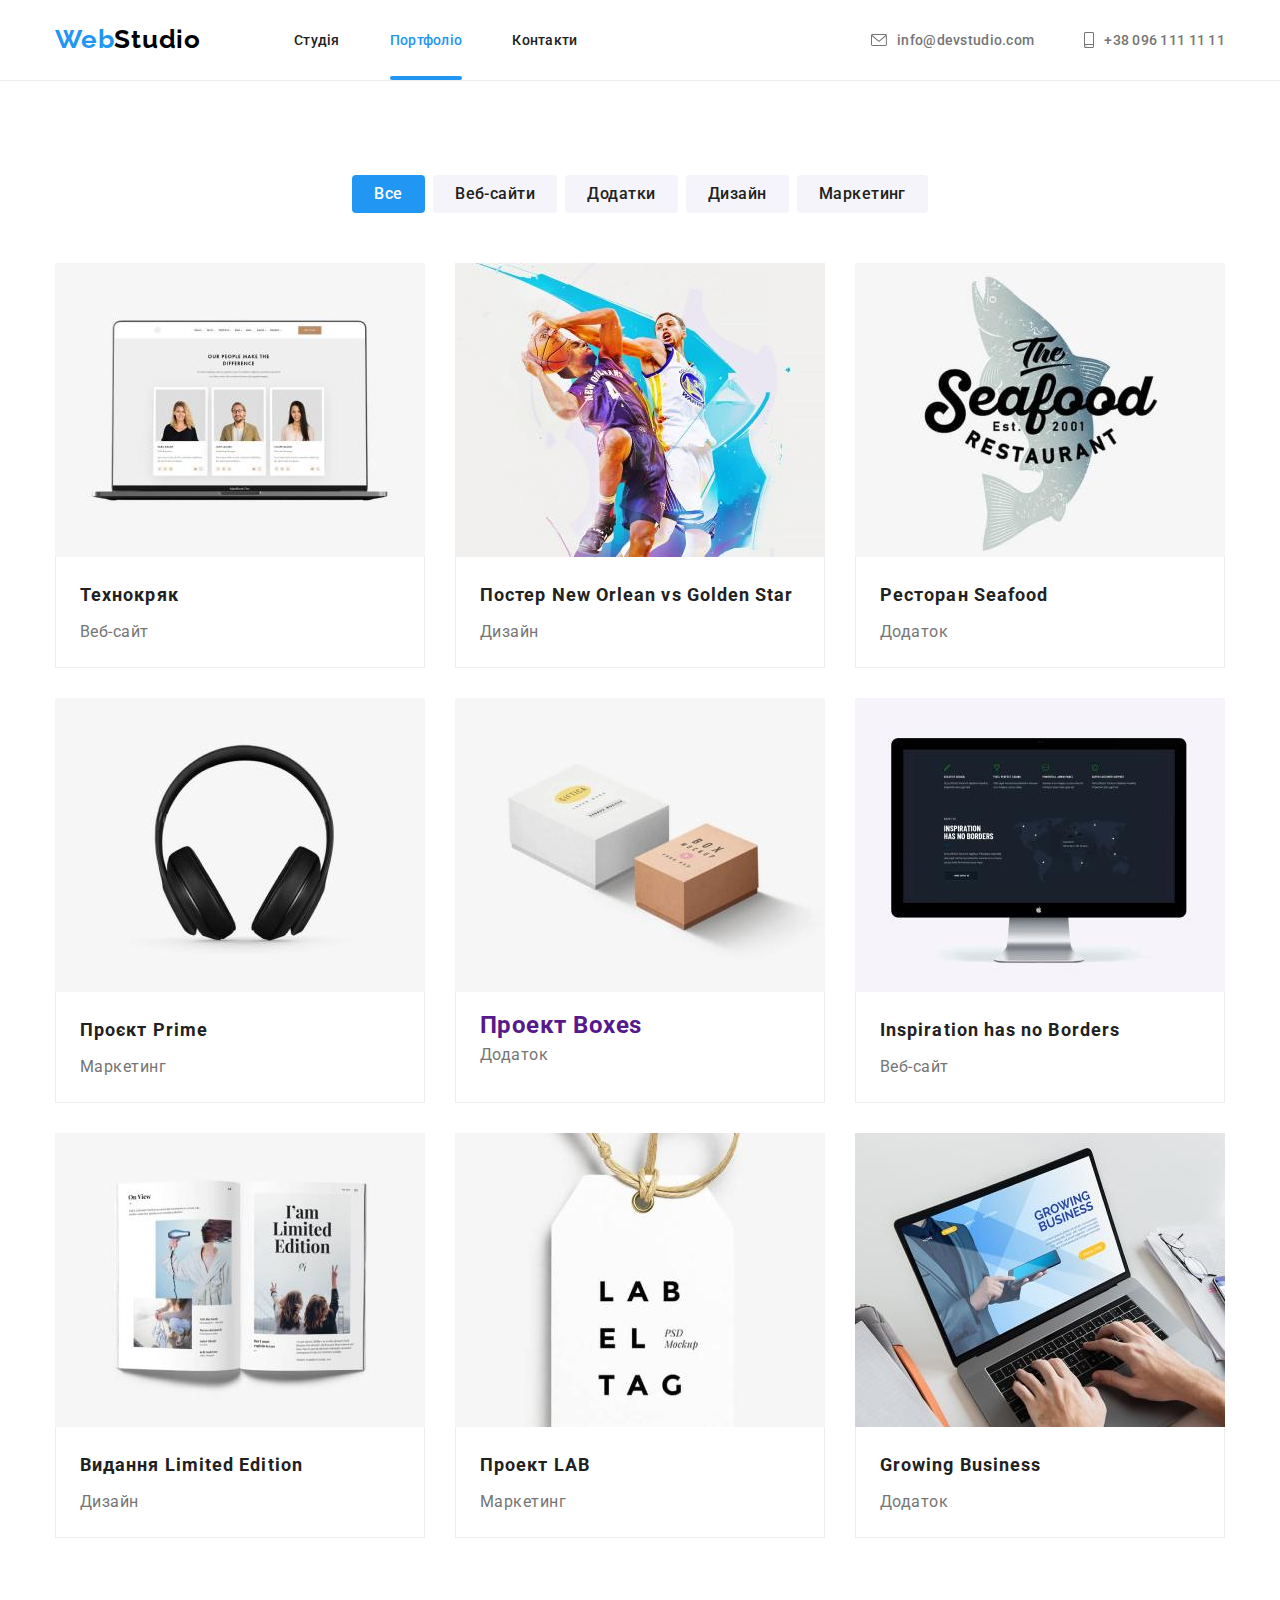
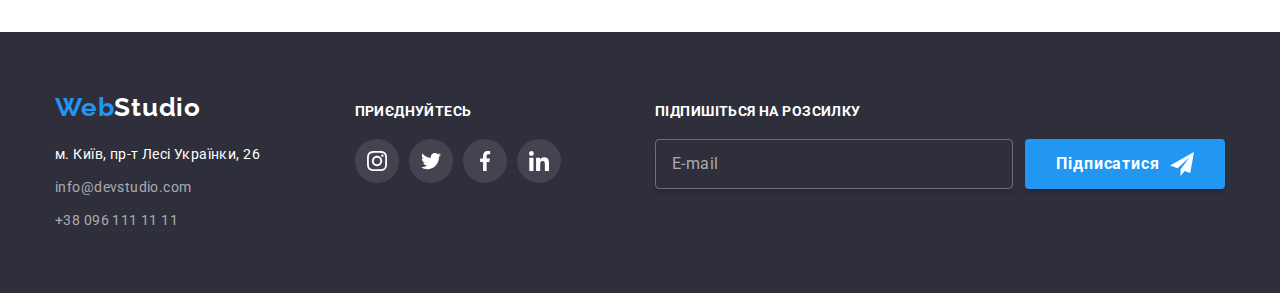
==== commit 715a98c1: "Update portfolio.html" ====
--- a/portfolio.html
+++ b/portfolio.html
@@ -273,7 +273,7 @@
                   </p>
                 </div>
                 <div class="card-list__wrap">
-                  <h2 class="card-list__item-title">Проект Prime</h2>
+                  <h2 class="card-list__item-title">Проєкт Prime</h2>
                   <p class="card-list__item-descr">Маркетинг</p>
                 </div>
               </a>
--- a/css/main.min.css
+++ b/css/main.min.css
@@ -1 +1 @@
-.visually-hidden{position:absolute;white-space:nowrap;width:1px;height:1px;overflow:hidden;border:0;padding:0;clip:rect(0 0 0 0);-webkit-clip-path:inset(50%);clip-path:inset(50%);margin:-1px}h1,h2,h3,h4,h5,h6,p{margin:0}ul{margin:0;padding:0;list-style:none}a{text-decoration:none;cursor:pointer}img{display:block;max-width:100%;height:auto}address{font-style:normal}body{font-family:"roboto",sans-serif;color:#212121;background-color:#fff;letter-spacing:.03em}.section{margin:0 auto;padding-top:60px;padding-bottom:60px}@media screen and (min-width: 1200px){.section{padding-top:94px;padding-bottom:94px}}@media screen and (max-width: 1199px){.vacant{display:none}}@media screen and (max-width: 767px){.vacant-mob{display:none}}.container{width:100%;margin:0 auto;padding-left:15px;padding-right:15px}@media screen and (min-width: 480px){.container{max-width:480px}}@media screen and (min-width: 768px){.container{max-width:768px}}@media screen and (min-width: 1200px){.container{max-width:1200px}}.logo{display:block;color:#2196f3;font-family:"Raleway",sans-serif;font-size:24px;font-weight:700;line-height:1.1666666667;letter-spacing:.03em}@media screen and (min-width: 1200px){.logo{font-size:26px;font-weight:700;line-height:1.1923076923;letter-spacing:.03em}}.logo--dark{color:#000}.logo--light{color:#fff}.btn{display:-webkit-box;display:-ms-flexbox;display:flex;-webkit-box-orient:horizontal;-webkit-box-direction:normal;-ms-flex-direction:row;flex-direction:row;-webkit-box-align:center;-ms-flex-align:center;align-items:center;-webkit-box-pack:center;-ms-flex-pack:center;justify-content:center;-ms-flex-wrap:nowrap;flex-wrap:nowrap;min-width:200px;height:50px;-webkit-transition:background-color 250ms cubic-bezier(0.4, 0, 0.2, 1);transition:background-color 250ms cubic-bezier(0.4, 0, 0.2, 1);border-radius:4px;border:none;font-family:inherit;color:#fff;background-color:#2196f3;-webkit-box-shadow:0px 4px 4px rgba(0,0,0,.15);box-shadow:0px 4px 4px rgba(0,0,0,.15);font-size:16px;font-weight:700;line-height:1.875;letter-spacing:.06em}.btn:hover,.btn:focus{background-color:#188ce8;-webkit-transition:background-color 250ms cubic-bezier(0.4, 0, 0.2, 1);transition:background-color 250ms cubic-bezier(0.4, 0, 0.2, 1)}.btn__icon{fill:#fff}.btn--hero{padding:10px 32px}.btn--white{min-width:73px;height:auto;padding:6px 6px;font-size:16px;font-weight:500;line-height:1.625;letter-spacing:.03em;color:#212121;background-color:#f5f4fa;-webkit-box-shadow:0px 0px 0px rgba(0,0,0,.1),0px 0px 0px rgba(0,0,0,.08),0px 0px 0px rgba(0,0,0,.12);box-shadow:0px 0px 0px rgba(0,0,0,.1),0px 0px 0px rgba(0,0,0,.08),0px 0px 0px rgba(0,0,0,.12);-webkit-transition:background-color 250ms cubic-bezier(0.4, 0, 0.2, 1),color 250ms cubic-bezier(0.4, 0, 0.2, 1),-webkit-box-shadow 250ms 250ms cubic-bezier(0.4, 0, 0.2, 1);transition:background-color 250ms cubic-bezier(0.4, 0, 0.2, 1),color 250ms cubic-bezier(0.4, 0, 0.2, 1),-webkit-box-shadow 250ms 250ms cubic-bezier(0.4, 0, 0.2, 1);transition:background-color 250ms cubic-bezier(0.4, 0, 0.2, 1),color 250ms cubic-bezier(0.4, 0, 0.2, 1),box-shadow 250ms 250ms cubic-bezier(0.4, 0, 0.2, 1);transition:background-color 250ms cubic-bezier(0.4, 0, 0.2, 1),color 250ms cubic-bezier(0.4, 0, 0.2, 1),box-shadow 250ms 250ms cubic-bezier(0.4, 0, 0.2, 1),-webkit-box-shadow 250ms 250ms cubic-bezier(0.4, 0, 0.2, 1)}@media screen and (min-width: 380px){.btn--white{padding:6px 22px}}.btn--white:hover,.btn--white:focus{color:#fff;background-color:#2196f3;-webkit-box-shadow:0px 0px 0px rgba(0,0,0,.1),0px 0px 0px rgba(0,0,0,.08),0px 0px 0px rgba(0,0,0,.12);box-shadow:0px 0px 0px rgba(0,0,0,.1),0px 0px 0px rgba(0,0,0,.08),0px 0px 0px rgba(0,0,0,.12);-webkit-transition:background-color 250ms cubic-bezier(0.4, 0, 0.2, 1),color 250ms cubic-bezier(0.4, 0, 0.2, 1),-webkit-box-shadow 250ms 250ms cubic-bezier(0.4, 0, 0.2, 1);transition:background-color 250ms cubic-bezier(0.4, 0, 0.2, 1),color 250ms cubic-bezier(0.4, 0, 0.2, 1),-webkit-box-shadow 250ms 250ms cubic-bezier(0.4, 0, 0.2, 1);transition:background-color 250ms cubic-bezier(0.4, 0, 0.2, 1),color 250ms cubic-bezier(0.4, 0, 0.2, 1),box-shadow 250ms 250ms cubic-bezier(0.4, 0, 0.2, 1);transition:background-color 250ms cubic-bezier(0.4, 0, 0.2, 1),color 250ms cubic-bezier(0.4, 0, 0.2, 1),box-shadow 250ms 250ms cubic-bezier(0.4, 0, 0.2, 1),-webkit-box-shadow 250ms 250ms cubic-bezier(0.4, 0, 0.2, 1)}.btn--current{color:#fff;background-color:#2196f3;-webkit-box-shadow:0px 0px 0px rgba(0,0,0,.1),0px 0px 0px rgba(0,0,0,.08),0px 0px 0px rgba(0,0,0,.12);box-shadow:0px 0px 0px rgba(0,0,0,.1),0px 0px 0px rgba(0,0,0,.08),0px 0px 0px rgba(0,0,0,.12)}.btn--icon{gap:10px;padding:10px 28px}.btn--form{margin:0 auto;padding:10px 52px;-webkit-transition:text-shadow 250ms cubic-bezier(0.4, 0, 0.2, 1);transition:text-shadow 250ms cubic-bezier(0.4, 0, 0.2, 1)}.btn--form:hover{text-shadow:0px 4px 4px rgba(0,0,0,.15);-webkit-transition:text-shadow 250ms cubic-bezier(0.4, 0, 0.2, 1);transition:text-shadow 250ms cubic-bezier(0.4, 0, 0.2, 1)}.btn-close{display:-webkit-box;display:-ms-flexbox;display:flex;-webkit-box-orient:horizontal;-webkit-box-direction:normal;-ms-flex-direction:row;flex-direction:row;-webkit-box-align:center;-ms-flex-align:center;align-items:center;-webkit-box-pack:center;-ms-flex-pack:center;justify-content:center;-ms-flex-wrap:nowrap;flex-wrap:nowrap;width:30px;height:30px;border-radius:50%;padding:0;border:1px solid rgba(0,0,0,.1);color:#000;background-color:rgba(0,0,0,0)}.btn-close__icon{fill:#000}.btn-close:hover .btn-close__icon,.btn-close:focus .btn-close__icon{fill:#2196f3}.btn-close--menu{width:40px;height:40px;border:none}.navigation{margin-right:auto}@media screen and (min-width: 768px){.navigation__list{display:-webkit-box;display:-ms-flexbox;display:flex;-webkit-box-orient:horizontal;-webkit-box-direction:normal;-ms-flex-direction:row;flex-direction:row;-webkit-box-align:center;-ms-flex-align:center;align-items:center;-webkit-box-pack:center;-ms-flex-pack:center;justify-content:center;-ms-flex-wrap:nowrap;flex-wrap:nowrap}}@media screen and (min-width: 768px){.navigation__item:not(:last-child){margin-right:50px}}.navigation__link{display:block;color:inherit}@media screen and (min-width: 768px){.navigation__link{padding-top:32px;padding-bottom:32px;-webkit-transition:color 250ms cubic-bezier(0.4, 0, 0.2, 1);transition:color 250ms cubic-bezier(0.4, 0, 0.2, 1);font-size:14px;font-weight:500;line-height:1.1428571429;letter-spacing:.02em}}.navigation__link:hover,.navigation__link:focus{color:#2196f3}.navigation__link.current{color:#2196f3;cursor:pointer;position:relative}@media screen and (min-width: 768px){.navigation__link.current::after{content:"";position:absolute;bottom:0;display:block;width:100%;height:4px;border-radius:2px;background-color:#2196f3}}.navigation__item--mob:not(:last-child){margin-bottom:32px}.navigation__link--mob{font-size:34px;font-weight:500;line-height:1.1764705882;letter-spacing:.02em;padding-left:10px}@media screen and (min-width: 480px){.navigation__link--mob{font-size:40px;font-weight:500;line-height:1.175;letter-spacing:.02em;padding-left:25px}}.contact{display:-webkit-box;display:-ms-flexbox;display:flex;-webkit-box-orient:vertical;-webkit-box-direction:normal;-ms-flex-direction:column;flex-direction:column;-webkit-box-align:center;-ms-flex-align:center;align-items:center;gap:8px;-ms-flex-wrap:nowrap;flex-wrap:nowrap}@media screen and (min-width: 1200px){.contact{display:-webkit-box;display:-ms-flexbox;display:flex;-webkit-box-orient:vertical;-webkit-box-direction:normal;-ms-flex-direction:column;flex-direction:column;-webkit-box-align:start;-ms-flex-align:start;align-items:flex-start;gap:9px;-ms-flex-wrap:nowrap;flex-wrap:nowrap}}@media screen and (min-width: 768px){.header__contact{display:-webkit-box;display:-ms-flexbox;display:flex;-webkit-box-orient:vertical;-webkit-box-direction:normal;-ms-flex-direction:column;flex-direction:column;-webkit-box-align:start;-ms-flex-align:start;align-items:flex-start;-webkit-box-pack:center;-ms-flex-pack:center;justify-content:center;gap:12px;-ms-flex-wrap:nowrap;flex-wrap:nowrap}}@media screen and (min-width: 1200px){.header__contact{display:-webkit-box;display:-ms-flexbox;display:flex;-webkit-box-orient:horizontal;-webkit-box-direction:normal;-ms-flex-direction:row;flex-direction:row;-webkit-box-align:center;-ms-flex-align:center;align-items:center;-webkit-box-pack:center;-ms-flex-pack:center;justify-content:center;gap:50px;-ms-flex-wrap:nowrap;flex-wrap:nowrap}}.contact__link{font-size:14px;line-height:1.71;letter-spacing:.03em;color:rgba(255,255,255,.6);-webkit-transition-property:color;transition-property:color;-webkit-transition-duration:250ms;transition-duration:250ms;-webkit-transition-timing-function:cubic-bezier(0.4, 0, 0.2, 1);transition-timing-function:cubic-bezier(0.4, 0, 0.2, 1)}.contact__link--post{color:#fff}.contact__link:hover,.contact__link:focus{color:#2196f3}@media screen and (min-width: 768px)and (max-width: 1199px){.contact__link--mail{padding-top:20px;padding-bottom:0px}.contact__link--tel{padding-top:0px;padding-bottom:20px}.contact__link--tel .contact__icon{height:14px}}.contact__link--header{color:#757575;display:-webkit-box;display:-ms-flexbox;display:flex;-webkit-box-orient:horizontal;-webkit-box-direction:normal;-ms-flex-direction:row;flex-direction:row;-webkit-box-align:center;-ms-flex-align:center;align-items:center;-ms-flex-wrap:nowrap;flex-wrap:nowrap;font-size:14px;font-weight:500;line-height:1.1428571429;letter-spacing:.02em;-webkit-transition-property:color;transition-property:color;-webkit-transition-duration:250ms;transition-duration:250ms;-webkit-transition-timing-function:cubic-bezier(0.4, 0, 0.2, 1);transition-timing-function:cubic-bezier(0.4, 0, 0.2, 1)}@media screen and (min-width: 768px)and (max-width: 1199px){.contact__link--header{font-size:12px;font-weight:500;line-height:1.1666666667;letter-spacing:.02em}}@media screen and (min-width: 1200px){.contact__link--header{padding-top:32px;padding-bottom:32px}}.contact__link--header:hover,.contact__link--header:focus{color:#2196f3}.contact__icon{margin-right:10px;fill:currentColor}.social{display:-webkit-box;display:-ms-flexbox;display:flex;-webkit-box-orient:horizontal;-webkit-box-direction:normal;-ms-flex-direction:row;flex-direction:row;-webkit-box-align:center;-ms-flex-align:center;align-items:center;-webkit-box-pack:center;-ms-flex-pack:center;justify-content:center;gap:10px;-ms-flex-wrap:nowrap;flex-wrap:nowrap}.social__link{display:-webkit-box;display:-ms-flexbox;display:flex;-webkit-box-orient:horizontal;-webkit-box-direction:normal;-ms-flex-direction:row;flex-direction:row;-webkit-box-align:center;-ms-flex-align:center;align-items:center;-webkit-box-pack:center;-ms-flex-pack:center;justify-content:center;-ms-flex-wrap:nowrap;flex-wrap:nowrap;width:44px;height:44px;border-radius:50%;background-color:transpatent;-webkit-transition:background-color 250ms cubic-bezier(0.4, 0, 0.2, 1);transition:background-color 250ms cubic-bezier(0.4, 0, 0.2, 1)}.social__link:hover,.social__link:focus{background-color:#2196f3;color:#fff}.social__link:hover .social__icon,.social__link:focus .social__icon{fill:currentColor}.social__link--dark{background-color:rgba(255,255,255,.1)}.social__link--dark:hover,.social__link--dark:focus{background-color:#2196f3;-webkit-transition:background-color 250ms cubic-bezier(0.4, 0, 0.2, 1);transition:background-color 250ms cubic-bezier(0.4, 0, 0.2, 1)}.social__icon--dark{fill:#fff}.title{text-align:center;margin-bottom:30px;font-size:28px;font-weight:700;line-height:1.1785714286;letter-spacing:.03em}@media screen and (min-width: 1200px){.title{margin-bottom:50px;font-size:36px;font-weight:700;line-height:1.1666666667;letter-spacing:.03em}}.title--main{margin-bottom:30px;text-transform:uppercase;color:#fff;font-size:24px;font-weight:900;line-height:1.5833333333;letter-spacing:.06em}@media screen and (min-width: 480px){.title--main{font-size:26px;font-weight:900;line-height:1.6153846154;letter-spacing:.06em}}@media screen and (min-width: 1200px){.title--main{font-size:44px;font-weight:900;line-height:1.3636363636;letter-spacing:.06em}}.mob-menu{position:fixed;z-index:2;top:0;left:0;width:100vw;height:100vh;background-color:#fff;top:0;padding-top:48px;padding-bottom:48px;overflow:auto}@media screen and (min-width: 767px){.mob-menu{display:none}}.mob-menu__container{height:100%;display:-webkit-box;display:-ms-flexbox;display:flex;-webkit-box-orient:vertical;-webkit-box-direction:normal;-ms-flex-direction:column;flex-direction:column;-webkit-box-pack:justify;-ms-flex-pack:justify;justify-content:space-between;-ms-flex-wrap:nowrap;flex-wrap:nowrap}.mob-menu .btn-close--menu{position:absolute;top:10px;right:0}.mob-menu__contact{-webkit-box-orient:vertical;-webkit-box-direction:reverse;-ms-flex-flow:column-reverse;flex-flow:column-reverse;-webkit-box-align:start;-ms-flex-align:start;align-items:flex-start;margin-bottom:64px}.mob-menu__contact .contact__link--mail{padding-top:10px;padding-left:10px;font-size:24px;font-weight:500;line-height:1.1666666667;letter-spacing:.02em}@media screen and (min-width: 480px){.mob-menu__contact .contact__link--mail{padding-top:16px;padding-left:25px}}.mob-menu__contact .contact__link--tel{padding-bottom:10px;padding-left:10px;color:#2196f3;font-size:26px;font-weight:500;line-height:1.1923076923;letter-spacing:.02em}@media screen and (min-width: 480px){.mob-menu__contact .contact__link--tel{padding-bottom:16px;padding-left:25px;font-size:34px;font-weight:500;line-height:1.1764705882;letter-spacing:.02em}}.menu-soc{display:-webkit-box;display:-ms-flexbox;display:flex;-webkit-box-orient:horizontal;-webkit-box-direction:normal;-ms-flex-direction:row;flex-direction:row;-webkit-box-align:center;-ms-flex-align:center;align-items:center;-webkit-box-pack:center;-ms-flex-pack:center;justify-content:center;-ms-flex-wrap:nowrap;flex-wrap:nowrap}.menu-soc__item:not(:last-child){border-right:1px solid rgba(33,33,33,.2);height:22px}.menu-soc__link{padding-left:10px;padding-right:10px;color:#2196f3;font-size:14px;font-weight:500;line-height:1.5714285714;letter-spacing:.02em}@media screen and (min-width: 380px){.menu-soc__link{font-size:18px;font-weight:500;line-height:1.2222222222;letter-spacing:.02em}}.btn-open{width:40px;height:40px;padding:0;border:none;background-color:rgba(0,0,0,0);margin-left:0}@media screen and (min-width: 768px){.btn-open{display:none}}.form-users-data__wrap{margin-bottom:10px}.form-users-data__wrap--comment{margin-bottom:20px}.form-users-data__label{margin-bottom:4px;font-size:12px;font-weight:400;line-height:1.1666666667;letter-spacing:.01em;color:#757575}.form-users-data__input{width:100%;height:40px;padding:12px 42px;border:1px solid rgba(33,33,33,.2);border-radius:4px;font-size:12px;font-weight:400;line-height:1.1666666667;letter-spacing:.01em;color:#757575}.form-users-data__input--request{-webkit-transition:border-color 250ms cubic-bezier(0.4, 0, 0.2, 1);transition:border-color 250ms cubic-bezier(0.4, 0, 0.2, 1)}.form-users-data__input--comment{height:120px;resize:none;padding:12px 16px}.form-users-data__input--comment::-webkit-input-placeholder{font-size:12px;font-weight:400;line-height:1.1666666667;letter-spacing:.01em;color:rgba(117,117,117,.5)}.form-users-data__input--comment::-moz-placeholder{font-size:12px;font-weight:400;line-height:1.1666666667;letter-spacing:.01em;color:rgba(117,117,117,.5)}.form-users-data__input--comment:-ms-input-placeholder{font-size:12px;font-weight:400;line-height:1.1666666667;letter-spacing:.01em;color:rgba(117,117,117,.5)}.form-users-data__input--comment::-ms-input-placeholder{font-size:12px;font-weight:400;line-height:1.1666666667;letter-spacing:.01em;color:rgba(117,117,117,.5)}.form-users-data__input--comment::placeholder{font-size:12px;font-weight:400;line-height:1.1666666667;letter-spacing:.01em;color:rgba(117,117,117,.5)}@media screen and (min-width: 480x)and (max-width: 1199px){.form-users-data__input--comment::-webkit-input-placeholder{font-size:14px;font-weight:400;line-height:1.1428571429;letter-spacing:.01em}.form-users-data__input--comment::-moz-placeholder{font-size:14px;font-weight:400;line-height:1.1428571429;letter-spacing:.01em}.form-users-data__input--comment:-ms-input-placeholder{font-size:14px;font-weight:400;line-height:1.1428571429;letter-spacing:.01em}.form-users-data__input--comment::-ms-input-placeholder{font-size:14px;font-weight:400;line-height:1.1428571429;letter-spacing:.01em}.form-users-data__input--comment::placeholder{font-size:14px;font-weight:400;line-height:1.1428571429;letter-spacing:.01em}}.form-users-data__input--footer{height:50px;padding:12px 16px;border:1px solid rgba(255,255,255,.3);background-color:rgba(0,0,0,0);-webkit-box-shadow:0px 4px 4px rgba(0,0,0,.15);box-shadow:0px 4px 4px rgba(0,0,0,.15);color:#fff;font-size:16px;font-weight:400;line-height:1.25;letter-spacing:.03em}@media screen and (min-width: 480px){.form-users-data__input--footer{width:450px}}@media screen and (min-width: 1200px){.form-users-data__input--footer{width:358px}}.form-users-data__input--footer::-webkit-input-placeholder{font-size:16px;font-weight:400;line-height:1.25;letter-spacing:.03em;color:rgba(255,255,255,.6)}.form-users-data__input--footer::-moz-placeholder{font-size:16px;font-weight:400;line-height:1.25;letter-spacing:.03em;color:rgba(255,255,255,.6)}.form-users-data__input--footer:-ms-input-placeholder{font-size:16px;font-weight:400;line-height:1.25;letter-spacing:.03em;color:rgba(255,255,255,.6)}.form-users-data__input--footer::-ms-input-placeholder{font-size:16px;font-weight:400;line-height:1.25;letter-spacing:.03em;color:rgba(255,255,255,.6)}.form-users-data__input--footer::placeholder{font-size:16px;font-weight:400;line-height:1.25;letter-spacing:.03em;color:rgba(255,255,255,.6)}.form-users-data__wrapper{position:relative}.form-users-data__icon{position:absolute;top:50%;left:2.67%;-webkit-transform:translateY(-50%);transform:translateY(-50%);fill:#212121;-webkit-transition:fill 250ms cubic-bezier(0.4, 0, 0.2, 1);transition:fill 250ms cubic-bezier(0.4, 0, 0.2, 1)}.form-users-data__input--request:hover,.form-users-data__input--request:focus{border-color:#2196f3;cursor:pointer;-webkit-transition:border-color 250ms cubic-bezier(0.4, 0, 0.2, 1);transition:border-color 250ms cubic-bezier(0.4, 0, 0.2, 1)}.form-users-data__input--request:hover+.form-users-data__icon,.form-users-data__input--request:focus+.form-users-data__icon{fill:#2196f3;-webkit-transition:fill 250ms cubic-bezier(0.4, 0, 0.2, 1);transition:fill 250ms cubic-bezier(0.4, 0, 0.2, 1)}.form__policy{margin-bottom:30px}.policy{display:-webkit-box;display:-ms-flexbox;display:flex;-webkit-box-orient:horizontal;-webkit-box-direction:normal;-ms-flex-direction:row;flex-direction:row;-webkit-box-align:center;-ms-flex-align:center;align-items:center;-webkit-box-pack:center;-ms-flex-pack:center;justify-content:center;-ms-flex-wrap:nowrap;flex-wrap:nowrap;margin-bottom:30px}.policy__terms{margin-left:5px;color:#2196f3;border-bottom:1px solid #2196f3}.policy__label{font-size:12px;font-weight:400;line-height:1.1666666667;letter-spacing:.03em;color:#757575;display:-webkit-box;display:-ms-flexbox;display:flex;-webkit-box-orient:horizontal;-webkit-box-direction:normal;-ms-flex-direction:row;flex-direction:row;-webkit-box-align:center;-ms-flex-align:center;align-items:center;-webkit-box-pack:center;-ms-flex-pack:center;justify-content:center;-ms-flex-wrap:wrap;flex-wrap:wrap;font-size:12px;font-weight:400;line-height:1.1666666667;letter-spacing:.03em;color:#757575}@media screen and (min-width: 480px){.policy__label{display:-webkit-box;display:-ms-flexbox;display:flex;-webkit-box-orient:horizontal;-webkit-box-direction:normal;-ms-flex-direction:row;flex-direction:row;-webkit-box-align:center;-ms-flex-align:center;align-items:center;-ms-flex-wrap:nowrap;flex-wrap:nowrap}}@media screen and (min-width: 1200px){.policy__label{font-size:14px;font-weight:400;line-height:1.7142857143;letter-spacing:.03em}}.policy__label .policy__icon{display:-webkit-box;display:-ms-flexbox;display:flex;-webkit-box-orient:horizontal;-webkit-box-direction:normal;-ms-flex-direction:row;flex-direction:row;-webkit-box-align:center;-ms-flex-align:center;align-items:center;-webkit-box-pack:center;-ms-flex-pack:center;justify-content:center;-ms-flex-wrap:nowrap;flex-wrap:nowrap;width:16px;height:15px;border:2px solid #212121;border-radius:2px;margin-right:7px;-webkit-transition:background-color 250ms cubic-bezier(0.4, 0, 0.2, 1),border-color 250ms cubic-bezier(0.4, 0, 0.2, 1);transition:background-color 250ms cubic-bezier(0.4, 0, 0.2, 1),border-color 250ms cubic-bezier(0.4, 0, 0.2, 1)}.policy__icon{fill:rgba(0,0,0,0);-webkit-transition:fill 250ms cubic-bezier(0.4, 0, 0.2, 1);transition:fill 250ms cubic-bezier(0.4, 0, 0.2, 1)}.policy__check:checked+.policy__label .policy__icon{background-color:#2196f3;border-color:#2196f3}.policy__check:hover+.policy__label .policy__icon,.policy__check:focus+.policy__label .policy__icon{border-color:#2196f3;-webkit-transition:border-color 250ms cubic-bezier(0.4, 0, 0.2, 1);transition:border-color 250ms cubic-bezier(0.4, 0, 0.2, 1)}.policy__check:checked+.policy__label .policy__icon{fill:#fff}.policy__check:focus+.policy__label .policy__icon{fill:#fff;-webkit-transition:fill 250ms cubic-bezier(0.4, 0, 0.2, 1);transition:fill 250ms cubic-bezier(0.4, 0, 0.2, 1)}.filter-list{display:-webkit-box;display:-ms-flexbox;display:flex;-webkit-box-orient:horizontal;-webkit-box-direction:normal;-ms-flex-direction:row;flex-direction:row;-ms-flex-wrap:wrap;flex-wrap:wrap;-webkit-column-gap:8px;-moz-column-gap:8px;column-gap:8px;row-gap:15px;margin-bottom:40px}@media screen and (min-width: 480px)and (max-width: 767px){.filter-list{margin-right:124px}}@media screen and (min-width: 768px){.filter-list{display:-webkit-box;display:-ms-flexbox;display:flex;-webkit-box-orient:horizontal;-webkit-box-direction:normal;-ms-flex-direction:row;flex-direction:row;-webkit-box-pack:center;-ms-flex-pack:center;justify-content:center;-ms-flex-wrap:nowrap;flex-wrap:nowrap}}@media screen and (min-width: 768px){.filter-list__item{margin-bottom:30px}}@media screen and (min-width: 1200px){.filter-list__item{margin-bottom:50px}.filter-list__item:not(:last-child){margin-right:8px}}.backdrop{position:fixed;top:0;left:0;width:100%;min-height:100%;background-color:rgba(0,0,0,.5);opacity:1;-webkit-transition:opacity 250ms cubic-bezier(0.4, 0, 0.2, 1),visibility 250ms cubic-bezier(0.4, 0, 0.2, 1);transition:opacity 250ms cubic-bezier(0.4, 0, 0.2, 1),visibility 250ms cubic-bezier(0.4, 0, 0.2, 1)}.is-hidden{opacity:0;visibility:hidden;pointer-events:none;-webkit-transition:opacity 250ms cubic-bezier(0.4, 0, 0.2, 1) 250ms,visibility 250ms cubic-bezier(0.4, 0, 0.2, 1) 250ms;transition:opacity 250ms cubic-bezier(0.4, 0, 0.2, 1) 250ms,visibility 250ms cubic-bezier(0.4, 0, 0.2, 1) 250ms}.backdrop__modal{position:absolute;top:50%;left:50%;-webkit-transform:translate(-50%, -50%) scale(1);transform:translate(-50%, -50%) scale(1)}.modal{width:95%;height:auto;-webkit-transition:-webkit-transform 500ms cubic-bezier(0.4, 0, 0.2, 1);transition:-webkit-transform 500ms cubic-bezier(0.4, 0, 0.2, 1);transition:transform 500ms cubic-bezier(0.4, 0, 0.2, 1);transition:transform 500ms cubic-bezier(0.4, 0, 0.2, 1), -webkit-transform 500ms cubic-bezier(0.4, 0, 0.2, 1);padding:40px 10px;border-radius:4px;background-color:#fff;-webkit-box-shadow:0px 1px 3px rgba(0,0,0,.12),0px 1px 1px rgba(0,0,0,.14),0px 2px 1px rgba(0,0,0,.2);box-shadow:0px 1px 3px rgba(0,0,0,.12),0px 1px 1px rgba(0,0,0,.14),0px 2px 1px rgba(0,0,0,.2)}@media screen and (min-width: 480px){.modal{width:450px;height:609px;padding:40px 40px}}@media screen and (min-width: 1200px){.modal{width:528px;height:581px}}.backdrop.is-hidden .modal{-webkit-transform:translate(-50%, -50%) scale(0);transform:translate(-50%, -50%) scale(0);-webkit-transition:-webkit-transform 500ms cubic-bezier(0.4, 0, 0.2, 1);transition:-webkit-transform 500ms cubic-bezier(0.4, 0, 0.2, 1);transition:transform 500ms cubic-bezier(0.4, 0, 0.2, 1);transition:transform 500ms cubic-bezier(0.4, 0, 0.2, 1), -webkit-transform 500ms cubic-bezier(0.4, 0, 0.2, 1)}.modal__btn-close{position:absolute;top:8px;right:8px}.modal__appeal{font-size:20px;font-weight:700;line-height:1.15;letter-spacing:.03em;text-align:center;margin-bottom:12px}.header{border-bottom:1px solid #ececec;padding-top:0;padding-bottom:0;position:relative}.header__logo{margin-right:auto;padding-top:16px;padding-bottom:16px}@media screen and (min-width: 768px){.header__logo{margin-right:88px;margin-left:0;padding-top:26px;padding-bottom:26px}}@media screen and (min-width: 1200px){.header__logo{margin-right:93px;margin-left:0;padding-top:24px;padding-bottom:25px}}.header__navigation{margin-left:0;margin-right:auto}@media screen and (max-width: 767px){.header__navigation{display:none}}@media screen and (max-width: 767px){.header__contact-wrap{display:none}}.header__container{display:-webkit-box;display:-ms-flexbox;display:flex;-webkit-box-orient:horizontal;-webkit-box-direction:normal;-ms-flex-direction:row;flex-direction:row;-webkit-box-align:center;-ms-flex-align:center;align-items:center;-webkit-box-pack:center;-ms-flex-pack:center;justify-content:center;-ms-flex-wrap:nowrap;flex-wrap:nowrap}@media screen and (min-width: 768px){.header__container{display:-webkit-box;display:-ms-flexbox;display:flex;-webkit-box-orient:horizontal;-webkit-box-direction:normal;-ms-flex-direction:row;flex-direction:row;-webkit-box-align:center;-ms-flex-align:center;align-items:center;-ms-flex-wrap:nowrap;flex-wrap:nowrap}}.hero{background-color:hwb(235 18% 77%);background-repeat:no-repeat;background-position:center;background-size:cover;width:100%;padding:118px 20px;background-image:url(../images/img-hero-bg-mob-1x.jpg)}@media(min-device-pixel-ratio: 2),(-webkit-min-device-pixel-ratio: 2),(min-resolution: 192dpi),(min-resolution: 2dppx){.hero{background-image:-webkit-gradient(linear, left top, left bottom, from(rgba(47, 48, 58, 0.4)), to(rgba(47, 48, 58, 0.4))),url(../images/img-hero-bg-mob-2x.jpg);background-image:linear-gradient(rgba(47, 48, 58, 0.4), rgba(47, 48, 58, 0.4)),url(../images/img-hero-bg-mob-2x.jpg)}}@media screen and (min-width: 480px){.hero{padding:118px 60px}}@media screen and (min-width: 768px){.hero{padding:118px 204px;background-image:-webkit-gradient(linear, left top, left bottom, from(rgba(47, 48, 58, 0.4)), to(rgba(47, 48, 58, 0.4))),url(../images/img-hero-bg-tab-1x.jpg);background-image:linear-gradient(rgba(47, 48, 58, 0.4), rgba(47, 48, 58, 0.4)),url(../images/img-hero-bg-tab-1x.jpg)}}@media screen and (min-width: 768px)and (min-device-pixel-ratio: 2),screen and (min-width: 768px)and (-webkit-min-device-pixel-ratio: 2),screen and (min-width: 768px)and (min-resolution: 192dpi),screen and (min-width: 768px)and (min-resolution: 2dppx){.hero{background-image:-webkit-gradient(linear, left top, left bottom, from(rgba(47, 48, 58, 0.4)), to(rgba(47, 48, 58, 0.4))),url(../images/img-hero-bg-tab-2x.jpg);background-image:linear-gradient(rgba(47, 48, 58, 0.4), rgba(47, 48, 58, 0.4)),url(../images/img-hero-bg-tab-2x.jpg)}}@media screen and (min-width: 1200px){.hero{padding-top:200px;padding-bottom:200px;max-width:1600px;background-image:-webkit-gradient(linear, left top, left bottom, from(rgba(47, 48, 58, 0.4)), to(rgba(47, 48, 58, 0.4))),url(../images/img-hero-bg-desk-1x.jpg);background-image:linear-gradient(rgba(47, 48, 58, 0.4), rgba(47, 48, 58, 0.4)),url(../images/img-hero-bg-desk-1x.jpg)}}@media screen and (min-width: 1200px)and (min-device-pixel-ratio: 2),screen and (min-width: 1200px)and (-webkit-min-device-pixel-ratio: 2),screen and (min-width: 1200px)and (min-resolution: 192dpi),screen and (min-width: 1200px)and (min-resolution: 2dppx){.hero{background-image:-webkit-gradient(linear, left top, left bottom, from(rgba(47, 48, 58, 0.4)), to(rgba(47, 48, 58, 0.4))),url(../images/img-hero-bg-desk-2x.jpg);background-image:linear-gradient(rgba(47, 48, 58, 0.4), rgba(47, 48, 58, 0.4)),url(../images/img-hero-bg-desk-2x.jpg)}}.hero__container{padding:0;display:-webkit-box;display:-ms-flexbox;display:flex;-webkit-box-orient:vertical;-webkit-box-direction:normal;-ms-flex-direction:column;flex-direction:column;-webkit-box-align:center;-ms-flex-align:center;align-items:center;-ms-flex-wrap:nowrap;flex-wrap:nowrap}@media screen and (min-width: 768px){.hero__container{max-width:360px}}@media screen and (min-width: 1200px){.hero__container{max-width:696px}}.features{padding-top:60px;padding-bottom:60px}@media screen and (min-width: 1200px){.features{padding-top:94px;padding-bottom:94px}}.features__list{display:-webkit-box;display:-ms-flexbox;display:flex;-webkit-box-orient:horizontal;-webkit-box-direction:normal;-ms-flex-direction:row;flex-direction:row;-webkit-box-pack:center;-ms-flex-pack:center;justify-content:center;gap:30px;-ms-flex-wrap:wrap;flex-wrap:wrap;max-width:100%}.features__item{width:100%}@media screen and (min-width: 768px){.features__item{-ms-flex-preferred-size:calc((100% - 30px)/2);flex-basis:calc((100% - 30px)/2)}}@media screen and (min-width: 1200px){.features__item{-ms-flex-preferred-size:calc((100% - 90px)/4);flex-basis:calc((100% - 90px)/4)}}.features__icon{display:-webkit-box;display:-ms-flexbox;display:flex;-webkit-box-orient:horizontal;-webkit-box-direction:normal;-ms-flex-direction:row;flex-direction:row;-webkit-box-align:center;-ms-flex-align:center;align-items:center;-webkit-box-pack:center;-ms-flex-pack:center;justify-content:center;-ms-flex-wrap:nowrap;flex-wrap:nowrap;margin-bottom:30px;height:120px;border-radius:4px;background-color:#f5f4fa}@media screen and (min-width: 768px){.features__icon{-ms-flex-preferred-size:calc((100% - 30px)/2);flex-basis:calc((100% - 30px)/2)}}@media screen and (min-width: 1200px){.features__icon{-ms-flex-preferred-size:calc((100% - 90px)/4);flex-basis:calc((100% - 90px)/4)}}.features__subtitle{margin-bottom:10px;text-transform:uppercase;font-size:14px;font-weight:700;line-height:1.1428571429;letter-spacing:.03em}@media screen and (max-width: 767px){.features__subtitle{text-align:center}}.features__descr{font-size:14px;font-weight:400;line-height:1.1428571429;letter-spacing:.03em;font-size:14px;line-height:1.71;color:#757575}.activities{padding-top:0}@media screen and (max-width: 1199px){.activities{display:none}}.activities__title{font-size:36px;font-weight:700;line-height:1.1666666667;letter-spacing:.03em;text-align:center;margin-bottom:50px}.activities-list{display:-webkit-box;display:-ms-flexbox;display:flex;-webkit-column-gap:30px;-moz-column-gap:30px;column-gap:30px}.activities-list__item{position:relative;-ms-flex-preferred-size:calc((100% - 60px)/3);flex-basis:calc((100% - 60px)/3)}.activities-wrapper{display:-webkit-box;display:-ms-flexbox;display:flex;-webkit-box-orient:horizontal;-webkit-box-direction:normal;-ms-flex-direction:row;flex-direction:row;-webkit-box-align:center;-ms-flex-align:center;align-items:center;-webkit-box-pack:center;-ms-flex-pack:center;justify-content:center;-ms-flex-wrap:nowrap;flex-wrap:nowrap;position:absolute;bottom:0%;left:0%;width:100%;min-height:70px;background-color:rgba(47,48,58,.8)}.activities-wrapper__label{font-size:14px;font-weight:700;line-height:1.1428571429;letter-spacing:.03em;text-align:center;text-transform:uppercase;color:#fff}.team{background-color:#f5f4fa}@media screen and (max-width: 480px){.team{padding-top:60px}}.team-list{background-color:#fff;-webkit-box-shadow:0px 1px 3px rgba(0,0,0,.12),0px 1px 1px rgba(0,0,0,.14),0px 2px 1px rgba(0,0,0,.2);box-shadow:0px 1px 3px rgba(0,0,0,.12),0px 1px 1px rgba(0,0,0,.14),0px 2px 1px rgba(0,0,0,.2)}@media screen and (max-width: 767px){.team-list{margin-bottom:30px}}@media screen and (min-width: 768px){.team-list{display:-webkit-box;display:-ms-flexbox;display:flex;-webkit-box-orient:horizontal;-webkit-box-direction:normal;-ms-flex-direction:row;flex-direction:row;gap:30px;-ms-flex-wrap:wrap;flex-wrap:wrap}}.team-list__item{width:100%}@media screen and (min-width: 768px){.team-list__item{-ms-flex-preferred-size:calc((100% - 30px)/2);flex-basis:calc((100% - 30px)/2)}}@media screen and (min-width: 1200px){.team-list__item{-ms-flex-preferred-size:calc((100% - 90px)/4);flex-basis:calc((100% - 90px)/4)}}.team-label-wrap{padding-top:30px;padding-bottom:30px}.team-label-wrap .team-label-wrap .soc-list__icon{fill:#afb1b8;-webkit-transition:fill 250ms cubic-bezier(0.4, 0, 0.2, 1);transition:fill 250ms cubic-bezier(0.4, 0, 0.2, 1)}.team-label-wrap__title{margin-bottom:10px;text-align:center;font-size:16px;font-weight:500;line-height:1.1875;letter-spacing:.03em}.team-label-wrap__descr{text-align:center;margin-bottom:16px;font-size:16px;font-weight:400;line-height:1.1875;letter-spacing:.03em;color:#757575}.team-label-wrap .social__icon{fill:#afb1b8;-webkit-transition:fill 250ms cubic-bezier(0.4, 0, 0.2, 1);transition:fill 250ms cubic-bezier(0.4, 0, 0.2, 1)}.clients__list{display:-webkit-box;display:-ms-flexbox;display:flex;-webkit-box-align:center;-ms-flex-align:center;align-items:center;gap:30px;-ms-flex-wrap:wrap;flex-wrap:wrap}.clients__item{-ms-flex-preferred-size:calc((100% - 30px)/2);flex-basis:calc((100% - 30px)/2);height:92px}@media screen and (min-width: 768px){.clients__item{-ms-flex-preferred-size:calc((100% - 60px)/3);flex-basis:calc((100% - 60px)/3);height:92px}}@media screen and (min-width: 1200px){.clients__item{-ms-flex-preferred-size:calc((100% - 150px)/6);flex-basis:calc((100% - 150px)/6);height:92px}}.clients__link{display:-webkit-box;display:-ms-flexbox;display:flex;-webkit-box-orient:horizontal;-webkit-box-direction:normal;-ms-flex-direction:row;flex-direction:row;-webkit-box-align:center;-ms-flex-align:center;align-items:center;-webkit-box-pack:center;-ms-flex-pack:center;justify-content:center;-ms-flex-wrap:nowrap;flex-wrap:nowrap;width:100%;height:100%;border:1px solid #afb1b8;border-radius:4px;color:#afb1b8;-webkit-transition:border 250ms cubic-bezier(0.4, 0, 0.2, 1);transition:border 250ms cubic-bezier(0.4, 0, 0.2, 1)}.clients__link:hover,.clients__link:focus{border-color:#2196f3;color:#2196f3}.clients__icon{fill:currentColor;-webkit-transition:fill 250ms cubic-bezier(0.4, 0, 0.2, 1);transition:fill 250ms cubic-bezier(0.4, 0, 0.2, 1)}.clients__link:hover .clients__icon,.clients__link:focus .clients__icon{fill:currentColor;-webkit-transition:fill 250ms cubic-bezier(0.4, 0, 0.2, 1);transition:fill 250ms cubic-bezier(0.4, 0, 0.2, 1)}.footer{padding-top:60px;padding-bottom:60px;background-color:hwb(235 18% 77%);width:100%}@media screen and (min-width: 768px){.footer__container{display:-webkit-box;display:-ms-flexbox;display:flex;-webkit-box-orient:horizontal;-webkit-box-direction:normal;-ms-flex-direction:row;flex-direction:row;-webkit-box-align:baseline;-ms-flex-align:baseline;align-items:baseline;-ms-flex-pack:distribute;justify-content:space-around;-ms-flex-wrap:wrap;flex-wrap:wrap}}@media screen and (min-width: 1200px){.footer__container{display:-webkit-box;display:-ms-flexbox;display:flex;-webkit-box-orient:horizontal;-webkit-box-direction:normal;-ms-flex-direction:row;flex-direction:row;-webkit-box-align:baseline;-ms-flex-align:baseline;align-items:baseline;-ms-flex-wrap:noWrap;flex-wrap:noWrap}}.footer__logo,.footer__appeal{margin-bottom:20px;text-align:center}@media screen and (min-width: 1200px){.footer__logo,.footer__appeal{text-align:start}}.footer__contacts{margin-bottom:60px}@media screen and (min-width: 768px){.footer__contacts{max-width:50%}}@media screen and (min-width: 1200px){.footer__contacts{-ms-flex-preferred-size:231px;flex-basis:231px;margin-right:70px;margin-left:0}}.footer__soc{margin-bottom:60px}@media screen and (min-width: 768px)and (max-width: 1199px){.footer__soc{max-width:50%;margin-bottom:0}}@media screen and (min-width: 1200px){.footer__soc{margin-right:auto}}.subscribe__form-users-data{width:100%;display:-webkit-box;display:-ms-flexbox;display:flex;-webkit-box-orient:vertical;-webkit-box-direction:normal;-ms-flex-direction:column;flex-direction:column;-webkit-box-align:center;-ms-flex-align:center;align-items:center;-webkit-box-pack:center;-ms-flex-pack:center;justify-content:center;gap:20px;-ms-flex-wrap:nowrap;flex-wrap:nowrap}@media screen and (min-width: 1200px){.subscribe__form-users-data{display:-webkit-box;display:-ms-flexbox;display:flex;-webkit-box-orient:horizontal;-webkit-box-direction:normal;-ms-flex-direction:row;flex-direction:row;-webkit-box-align:center;-ms-flex-align:center;align-items:center;-webkit-box-pack:center;-ms-flex-pack:center;justify-content:center;gap:12px;-ms-flex-wrap:nowrap;flex-wrap:nowrap}}.footer__btn{margin:0 auto}@media screen and (min-width: 1200px){.footer__btn{margin:0}}.footer__appeal{font-size:14px;font-weight:700;line-height:1.1428571429;letter-spacing:.03em;text-transform:uppercase;color:#fff;font-size:14px;font-weight:700;line-height:1.1428571429;letter-spacing:.03em}@media screen and (min-width: 768px){.card-list{display:-webkit-box;display:-ms-flexbox;display:flex;-webkit-box-orient:horizontal;-webkit-box-direction:normal;-ms-flex-direction:row;flex-direction:row;gap:30px;-ms-flex-wrap:wrap;flex-wrap:wrap}}@media screen and (max-width: 767px){.card-list__item{width:100%}.card-list__item:not(:last-child){margin-bottom:30px}}@media screen and (min-width: 768px){.card-list__item{-ms-flex-preferred-size:calc((100% - 30px)/2);flex-basis:calc((100% - 30px)/2)}}@media screen and (min-width: 1200px){.card-list__item{-ms-flex-preferred-size:calc((100% - 60px)/3);flex-basis:calc((100% - 60px)/3)}}.card-list__link{display:-webkit-box;display:-ms-flexbox;display:flex;-webkit-box-orient:vertical;-webkit-box-direction:normal;-ms-flex-direction:column;flex-direction:column;-ms-flex-wrap:nowrap;flex-wrap:nowrap;height:100%;-webkit-transition:-webkit-box-shadow 250ms cubic-bezier(0.4, 0, 0.2, 1);transition:-webkit-box-shadow 250ms cubic-bezier(0.4, 0, 0.2, 1);transition:box-shadow 250ms cubic-bezier(0.4, 0, 0.2, 1);transition:box-shadow 250ms cubic-bezier(0.4, 0, 0.2, 1), -webkit-box-shadow 250ms cubic-bezier(0.4, 0, 0.2, 1)}.card-list__link:hover,.card-list__link:focus{-webkit-box-shadow:0px 1px 1px rgba(0,0,0,.12),0px 4px 4px rgba(0,0,0,.06),1px 4px 6px rgba(0,0,0,.16);box-shadow:0px 1px 1px rgba(0,0,0,.12),0px 4px 4px rgba(0,0,0,.06),1px 4px 6px rgba(0,0,0,.16);-webkit-transition:-webkit-box-shadow 250ms cubic-bezier(0.4, 0, 0.2, 1);transition:-webkit-box-shadow 250ms cubic-bezier(0.4, 0, 0.2, 1);transition:box-shadow 250ms cubic-bezier(0.4, 0, 0.2, 1);transition:box-shadow 250ms cubic-bezier(0.4, 0, 0.2, 1), -webkit-box-shadow 250ms cubic-bezier(0.4, 0, 0.2, 1)}.card-list__thumb{position:relative;overflow:hidden}.card-list__thumb-text{position:absolute;left:0%;top:0%;-webkit-transform:translateY(105%);transform:translateY(105%);-webkit-transition:-webkit-transform 250ms cubic-bezier(0.4, 0, 0.2, 1);transition:-webkit-transform 250ms cubic-bezier(0.4, 0, 0.2, 1);transition:transform 250ms cubic-bezier(0.4, 0, 0.2, 1);transition:transform 250ms cubic-bezier(0.4, 0, 0.2, 1), -webkit-transform 250ms cubic-bezier(0.4, 0, 0.2, 1);width:100%;height:100%;padding:63px 24px;background-color:rgba(33,150,243,.9);font-size:18px;font-weight:400;line-height:1.5555555556;letter-spacing:.03em;color:#fff}.card-list__link:hover .card-list__thumb-text,.card-list__link:focus .card-list__thumb-text{-webkit-transform:translateY(0%);transform:translateY(0%)}.card-list__wrap{padding:20px 24px;border:1px solid #eee;border-top:none;-webkit-box-flex:1;-ms-flex-positive:1;flex-grow:1}.card-list__item-title{margin-bottom:4px;font-size:18px;font-weight:700;line-height:2;letter-spacing:.06em;color:#212121}.card-list__item-descr{font-size:16px;font-weight:400;line-height:1.875;letter-spacing:.03em;color:#757575}/*# sourceMappingURL=main.min.css.map */+.visually-hidden{position:absolute;white-space:nowrap;width:1px;height:1px;overflow:hidden;border:0;padding:0;clip:rect(0 0 0 0);-webkit-clip-path:inset(50%);clip-path:inset(50%);margin:-1px}h1,h2,h3,h4,h5,h6,p{margin:0}ul{margin:0;padding:0;list-style:none}a{text-decoration:none;cursor:pointer}img{display:block;max-width:100%;height:auto}address{font-style:normal}body{font-family:"roboto",sans-serif;color:#212121;background-color:#fff;letter-spacing:.03em}.section{margin:0 auto;padding-top:60px;padding-bottom:60px}@media screen and (min-width: 1200px){.section{padding-top:94px;padding-bottom:94px}}@media screen and (max-width: 1199px){.vacant{display:none}}@media screen and (max-width: 767px){.vacant-mob{display:none}}.container{width:100%;margin:0 auto;padding-left:15px;padding-right:15px}@media screen and (min-width: 480px){.container{max-width:480px}}@media screen and (min-width: 768px){.container{max-width:768px}}@media screen and (min-width: 1200px){.container{max-width:1200px}}.logo{display:block;color:#2196f3;font-family:"Raleway",sans-serif;font-size:24px;font-weight:700;line-height:1.1666666667;letter-spacing:.03em}@media screen and (min-width: 1200px){.logo{font-size:26px;font-weight:700;line-height:1.1923076923;letter-spacing:.03em}}.logo--dark{color:#000}.logo--light{color:#fff}.btn{display:-webkit-box;display:-ms-flexbox;display:flex;-webkit-box-orient:horizontal;-webkit-box-direction:normal;-ms-flex-direction:row;flex-direction:row;-webkit-box-align:center;-ms-flex-align:center;align-items:center;-webkit-box-pack:center;-ms-flex-pack:center;justify-content:center;-ms-flex-wrap:nowrap;flex-wrap:nowrap;min-width:200px;height:50px;-webkit-transition:background-color 250ms cubic-bezier(0.4, 0, 0.2, 1);transition:background-color 250ms cubic-bezier(0.4, 0, 0.2, 1);border-radius:4px;border:none;font-family:inherit;color:#fff;background-color:#2196f3;-webkit-box-shadow:0px 4px 4px rgba(0,0,0,.15);box-shadow:0px 4px 4px rgba(0,0,0,.15);font-size:16px;font-weight:700;line-height:1.875;letter-spacing:.06em}.btn:hover,.btn:focus{background-color:#188ce8;-webkit-transition:background-color 250ms cubic-bezier(0.4, 0, 0.2, 1);transition:background-color 250ms cubic-bezier(0.4, 0, 0.2, 1)}.btn__icon{fill:#fff}.btn--hero{padding:10px 32px}.btn--white{min-width:73px;height:auto;padding:6px 6px;font-size:16px;font-weight:500;line-height:1.625;letter-spacing:.03em;color:#212121;background-color:#f5f4fa;-webkit-box-shadow:0px 0px 0px rgba(0,0,0,.1),0px 0px 0px rgba(0,0,0,.08),0px 0px 0px rgba(0,0,0,.12);box-shadow:0px 0px 0px rgba(0,0,0,.1),0px 0px 0px rgba(0,0,0,.08),0px 0px 0px rgba(0,0,0,.12);-webkit-transition:background-color 250ms cubic-bezier(0.4, 0, 0.2, 1),color 250ms cubic-bezier(0.4, 0, 0.2, 1),-webkit-box-shadow 250ms 250ms cubic-bezier(0.4, 0, 0.2, 1);transition:background-color 250ms cubic-bezier(0.4, 0, 0.2, 1),color 250ms cubic-bezier(0.4, 0, 0.2, 1),-webkit-box-shadow 250ms 250ms cubic-bezier(0.4, 0, 0.2, 1);transition:background-color 250ms cubic-bezier(0.4, 0, 0.2, 1),color 250ms cubic-bezier(0.4, 0, 0.2, 1),box-shadow 250ms 250ms cubic-bezier(0.4, 0, 0.2, 1);transition:background-color 250ms cubic-bezier(0.4, 0, 0.2, 1),color 250ms cubic-bezier(0.4, 0, 0.2, 1),box-shadow 250ms 250ms cubic-bezier(0.4, 0, 0.2, 1),-webkit-box-shadow 250ms 250ms cubic-bezier(0.4, 0, 0.2, 1)}@media screen and (min-width: 380px){.btn--white{padding:6px 22px}}.btn--white:hover,.btn--white:focus{color:#fff;background-color:#2196f3;-webkit-box-shadow:0px 0px 0px rgba(0,0,0,.1),0px 0px 0px rgba(0,0,0,.08),0px 0px 0px rgba(0,0,0,.12);box-shadow:0px 0px 0px rgba(0,0,0,.1),0px 0px 0px rgba(0,0,0,.08),0px 0px 0px rgba(0,0,0,.12);-webkit-transition:background-color 250ms cubic-bezier(0.4, 0, 0.2, 1),color 250ms cubic-bezier(0.4, 0, 0.2, 1),-webkit-box-shadow 250ms 250ms cubic-bezier(0.4, 0, 0.2, 1);transition:background-color 250ms cubic-bezier(0.4, 0, 0.2, 1),color 250ms cubic-bezier(0.4, 0, 0.2, 1),-webkit-box-shadow 250ms 250ms cubic-bezier(0.4, 0, 0.2, 1);transition:background-color 250ms cubic-bezier(0.4, 0, 0.2, 1),color 250ms cubic-bezier(0.4, 0, 0.2, 1),box-shadow 250ms 250ms cubic-bezier(0.4, 0, 0.2, 1);transition:background-color 250ms cubic-bezier(0.4, 0, 0.2, 1),color 250ms cubic-bezier(0.4, 0, 0.2, 1),box-shadow 250ms 250ms cubic-bezier(0.4, 0, 0.2, 1),-webkit-box-shadow 250ms 250ms cubic-bezier(0.4, 0, 0.2, 1)}.btn--current{color:#fff;background-color:#2196f3;-webkit-box-shadow:0px 0px 0px rgba(0,0,0,.1),0px 0px 0px rgba(0,0,0,.08),0px 0px 0px rgba(0,0,0,.12);box-shadow:0px 0px 0px rgba(0,0,0,.1),0px 0px 0px rgba(0,0,0,.08),0px 0px 0px rgba(0,0,0,.12)}.btn--icon{gap:10px;padding:10px 28px}.btn--form{margin:0 auto;padding:10px 52px;-webkit-transition:text-shadow 250ms cubic-bezier(0.4, 0, 0.2, 1);transition:text-shadow 250ms cubic-bezier(0.4, 0, 0.2, 1)}.btn--form:hover{text-shadow:0px 4px 4px rgba(0,0,0,.15);-webkit-transition:text-shadow 250ms cubic-bezier(0.4, 0, 0.2, 1);transition:text-shadow 250ms cubic-bezier(0.4, 0, 0.2, 1)}.btn-close{display:-webkit-box;display:-ms-flexbox;display:flex;-webkit-box-orient:horizontal;-webkit-box-direction:normal;-ms-flex-direction:row;flex-direction:row;-webkit-box-align:center;-ms-flex-align:center;align-items:center;-webkit-box-pack:center;-ms-flex-pack:center;justify-content:center;-ms-flex-wrap:nowrap;flex-wrap:nowrap;width:30px;height:30px;border-radius:50%;padding:0;border:1px solid rgba(0,0,0,.1);color:#000;background-color:rgba(0,0,0,0)}.btn-close__icon{fill:#000}.btn-close:hover .btn-close__icon,.btn-close:focus .btn-close__icon{fill:#2196f3}.btn-close--menu{width:40px;height:40px;border:none}.navigation{margin-right:auto}@media screen and (min-width: 768px){.navigation__list{display:-webkit-box;display:-ms-flexbox;display:flex;-webkit-box-orient:horizontal;-webkit-box-direction:normal;-ms-flex-direction:row;flex-direction:row;-webkit-box-align:center;-ms-flex-align:center;align-items:center;-webkit-box-pack:center;-ms-flex-pack:center;justify-content:center;-ms-flex-wrap:nowrap;flex-wrap:nowrap}}@media screen and (min-width: 768px){.navigation__item:not(:last-child){margin-right:50px}}.navigation__link{display:block;color:inherit}@media screen and (min-width: 768px){.navigation__link{padding-top:32px;padding-bottom:32px;-webkit-transition:color 250ms cubic-bezier(0.4, 0, 0.2, 1);transition:color 250ms cubic-bezier(0.4, 0, 0.2, 1);font-size:14px;font-weight:500;line-height:1.1428571429;letter-spacing:.02em}}.navigation__link:hover,.navigation__link:focus{color:#2196f3}.navigation__link.current{color:#2196f3;cursor:pointer;position:relative}@media screen and (min-width: 768px){.navigation__link.current::after{content:"";position:absolute;bottom:0;display:block;width:100%;height:4px;border-radius:2px;background-color:#2196f3}}.navigation__item--mob:not(:last-child){margin-bottom:32px}.navigation__link--mob{font-size:34px;font-weight:500;line-height:1.1764705882;letter-spacing:.02em;padding-left:10px}@media screen and (min-width: 480px){.navigation__link--mob{font-size:40px;font-weight:500;line-height:1.175;letter-spacing:.02em;padding-left:25px}}.contact{display:-webkit-box;display:-ms-flexbox;display:flex;-webkit-box-orient:vertical;-webkit-box-direction:normal;-ms-flex-direction:column;flex-direction:column;-webkit-box-align:center;-ms-flex-align:center;align-items:center;gap:8px;-ms-flex-wrap:nowrap;flex-wrap:nowrap}@media screen and (min-width: 1200px){.contact{display:-webkit-box;display:-ms-flexbox;display:flex;-webkit-box-orient:vertical;-webkit-box-direction:normal;-ms-flex-direction:column;flex-direction:column;-webkit-box-align:start;-ms-flex-align:start;align-items:flex-start;gap:9px;-ms-flex-wrap:nowrap;flex-wrap:nowrap}}@media screen and (min-width: 768px){.header__contact{display:-webkit-box;display:-ms-flexbox;display:flex;-webkit-box-orient:vertical;-webkit-box-direction:normal;-ms-flex-direction:column;flex-direction:column;-webkit-box-align:start;-ms-flex-align:start;align-items:flex-start;-webkit-box-pack:center;-ms-flex-pack:center;justify-content:center;gap:12px;-ms-flex-wrap:nowrap;flex-wrap:nowrap}}@media screen and (min-width: 1200px){.header__contact{display:-webkit-box;display:-ms-flexbox;display:flex;-webkit-box-orient:horizontal;-webkit-box-direction:normal;-ms-flex-direction:row;flex-direction:row;-webkit-box-align:center;-ms-flex-align:center;align-items:center;-webkit-box-pack:center;-ms-flex-pack:center;justify-content:center;gap:50px;-ms-flex-wrap:nowrap;flex-wrap:nowrap}}.contact__link{font-size:14px;line-height:1.71;letter-spacing:.03em;color:rgba(255,255,255,.6);-webkit-transition-property:color;transition-property:color;-webkit-transition-duration:250ms;transition-duration:250ms;-webkit-transition-timing-function:cubic-bezier(0.4, 0, 0.2, 1);transition-timing-function:cubic-bezier(0.4, 0, 0.2, 1)}.contact__link--post{color:#fff}.contact__link:hover,.contact__link:focus{color:#2196f3}@media screen and (min-width: 768px)and (max-width: 1199px){.contact__link--mail{padding-top:20px;padding-bottom:0px}.contact__link--tel{padding-top:0px;padding-bottom:20px}.contact__link--tel .contact__icon{height:14px}}.contact__link--header{color:#757575;display:-webkit-box;display:-ms-flexbox;display:flex;-webkit-box-orient:horizontal;-webkit-box-direction:normal;-ms-flex-direction:row;flex-direction:row;-webkit-box-align:center;-ms-flex-align:center;align-items:center;-ms-flex-wrap:nowrap;flex-wrap:nowrap;font-size:14px;font-weight:500;line-height:1.1428571429;letter-spacing:.02em;-webkit-transition-property:color;transition-property:color;-webkit-transition-duration:250ms;transition-duration:250ms;-webkit-transition-timing-function:cubic-bezier(0.4, 0, 0.2, 1);transition-timing-function:cubic-bezier(0.4, 0, 0.2, 1)}@media screen and (min-width: 768px)and (max-width: 1199px){.contact__link--header{font-size:12px;font-weight:500;line-height:1.1666666667;letter-spacing:.02em}}@media screen and (min-width: 1200px){.contact__link--header{padding-top:32px;padding-bottom:32px}}.contact__link--header:hover,.contact__link--header:focus{color:#2196f3}.contact__icon{margin-right:10px;fill:currentColor}.social{display:-webkit-box;display:-ms-flexbox;display:flex;-webkit-box-orient:horizontal;-webkit-box-direction:normal;-ms-flex-direction:row;flex-direction:row;-webkit-box-align:center;-ms-flex-align:center;align-items:center;-webkit-box-pack:center;-ms-flex-pack:center;justify-content:center;gap:10px;-ms-flex-wrap:nowrap;flex-wrap:nowrap}.social__link{display:-webkit-box;display:-ms-flexbox;display:flex;-webkit-box-orient:horizontal;-webkit-box-direction:normal;-ms-flex-direction:row;flex-direction:row;-webkit-box-align:center;-ms-flex-align:center;align-items:center;-webkit-box-pack:center;-ms-flex-pack:center;justify-content:center;-ms-flex-wrap:nowrap;flex-wrap:nowrap;width:44px;height:44px;border-radius:50%;background-color:transpatent;-webkit-transition:background-color 250ms cubic-bezier(0.4, 0, 0.2, 1);transition:background-color 250ms cubic-bezier(0.4, 0, 0.2, 1)}.social__link:hover,.social__link:focus{background-color:#2196f3;color:#fff}.social__link:hover .social__icon,.social__link:focus .social__icon{fill:currentColor}.social__link--dark{background-color:rgba(255,255,255,.1)}.social__link--dark:hover,.social__link--dark:focus{background-color:#2196f3;-webkit-transition:background-color 250ms cubic-bezier(0.4, 0, 0.2, 1);transition:background-color 250ms cubic-bezier(0.4, 0, 0.2, 1)}.social__icon--dark{fill:#fff}.title{text-align:center;margin-bottom:30px;font-size:28px;font-weight:700;line-height:1.1785714286;letter-spacing:.03em}@media screen and (min-width: 1200px){.title{margin-bottom:50px;font-size:36px;font-weight:700;line-height:1.1666666667;letter-spacing:.03em}}.title--main{margin-bottom:30px;text-transform:uppercase;color:#fff;font-size:24px;font-weight:900;line-height:1.5833333333;letter-spacing:.06em}@media screen and (min-width: 480px){.title--main{font-size:26px;font-weight:900;line-height:1.6153846154;letter-spacing:.06em}}@media screen and (min-width: 1200px){.title--main{font-size:44px;font-weight:900;line-height:1.3636363636;letter-spacing:.06em}}.mob-menu{position:fixed;z-index:2;top:0;left:0;width:100vw;height:100vh;background-color:#fff;top:0;padding-top:48px;padding-bottom:48px;overflow:auto}@media screen and (min-width: 767px){.mob-menu{display:none}}.mob-menu__container{height:100%;display:-webkit-box;display:-ms-flexbox;display:flex;-webkit-box-orient:vertical;-webkit-box-direction:normal;-ms-flex-direction:column;flex-direction:column;-webkit-box-pack:justify;-ms-flex-pack:justify;justify-content:space-between;-ms-flex-wrap:nowrap;flex-wrap:nowrap}.mob-menu .btn-close--menu{position:absolute;top:10px;right:0}.mob-menu__contact{-webkit-box-orient:vertical;-webkit-box-direction:reverse;-ms-flex-flow:column-reverse;flex-flow:column-reverse;-webkit-box-align:start;-ms-flex-align:start;align-items:flex-start;margin-bottom:64px}.mob-menu__contact .contact__link--mail{padding-top:10px;padding-left:10px;font-size:24px;font-weight:500;line-height:1.1666666667;letter-spacing:.02em}@media screen and (min-width: 480px){.mob-menu__contact .contact__link--mail{padding-top:16px;padding-left:25px}}.mob-menu__contact .contact__link--tel{padding-bottom:10px;padding-left:10px;color:#2196f3;font-size:26px;font-weight:500;line-height:1.1923076923;letter-spacing:.02em}@media screen and (min-width: 480px){.mob-menu__contact .contact__link--tel{padding-bottom:16px;padding-left:25px;font-size:34px;font-weight:500;line-height:1.1764705882;letter-spacing:.02em}}.menu-soc{display:-webkit-box;display:-ms-flexbox;display:flex;-webkit-box-orient:horizontal;-webkit-box-direction:normal;-ms-flex-direction:row;flex-direction:row;-webkit-box-align:center;-ms-flex-align:center;align-items:center;-webkit-box-pack:center;-ms-flex-pack:center;justify-content:center;-ms-flex-wrap:nowrap;flex-wrap:nowrap}.menu-soc__item:not(:last-child){border-right:1px solid rgba(33,33,33,.2);height:22px}.menu-soc__link{padding-left:10px;padding-right:10px;color:#2196f3;font-size:14px;font-weight:500;line-height:1.5714285714;letter-spacing:.02em}@media screen and (min-width: 380px){.menu-soc__link{font-size:18px;font-weight:500;line-height:1.2222222222;letter-spacing:.02em}}.btn-open{width:40px;height:40px;padding:0;border:none;background-color:rgba(0,0,0,0);margin-left:0}@media screen and (min-width: 768px){.btn-open{display:none}}.form-users-data__wrap{margin-bottom:10px}.form-users-data__wrap--comment{margin-bottom:20px}.form-users-data__label{margin-bottom:4px;font-size:12px;font-weight:400;line-height:1.1666666667;letter-spacing:.01em;color:#757575}.form-users-data__input{width:100%;height:40px;padding:12px 42px;border:1px solid rgba(33,33,33,.2);border-radius:4px;font-size:12px;font-weight:400;line-height:1.1666666667;letter-spacing:.01em;color:#757575}.form-users-data__input--request{-webkit-transition:border-color 250ms cubic-bezier(0.4, 0, 0.2, 1);transition:border-color 250ms cubic-bezier(0.4, 0, 0.2, 1)}.form-users-data__input--comment{height:120px;resize:none;padding:12px 16px}.form-users-data__input--comment::-webkit-input-placeholder{font-size:12px;font-weight:400;line-height:1.1666666667;letter-spacing:.01em;color:rgba(117,117,117,.5)}.form-users-data__input--comment::-moz-placeholder{font-size:12px;font-weight:400;line-height:1.1666666667;letter-spacing:.01em;color:rgba(117,117,117,.5)}.form-users-data__input--comment:-ms-input-placeholder{font-size:12px;font-weight:400;line-height:1.1666666667;letter-spacing:.01em;color:rgba(117,117,117,.5)}.form-users-data__input--comment::-ms-input-placeholder{font-size:12px;font-weight:400;line-height:1.1666666667;letter-spacing:.01em;color:rgba(117,117,117,.5)}.form-users-data__input--comment::placeholder{font-size:12px;font-weight:400;line-height:1.1666666667;letter-spacing:.01em;color:rgba(117,117,117,.5)}@media screen and (min-width: 480x)and (max-width: 1199px){.form-users-data__input--comment::-webkit-input-placeholder{font-size:14px;font-weight:400;line-height:1.1428571429;letter-spacing:.01em}.form-users-data__input--comment::-moz-placeholder{font-size:14px;font-weight:400;line-height:1.1428571429;letter-spacing:.01em}.form-users-data__input--comment:-ms-input-placeholder{font-size:14px;font-weight:400;line-height:1.1428571429;letter-spacing:.01em}.form-users-data__input--comment::-ms-input-placeholder{font-size:14px;font-weight:400;line-height:1.1428571429;letter-spacing:.01em}.form-users-data__input--comment::placeholder{font-size:14px;font-weight:400;line-height:1.1428571429;letter-spacing:.01em}}.form-users-data__input--footer{height:50px;padding:12px 16px;border:1px solid rgba(255,255,255,.3);background-color:rgba(0,0,0,0);-webkit-box-shadow:0px 4px 4px rgba(0,0,0,.15);box-shadow:0px 4px 4px rgba(0,0,0,.15);color:#fff;font-size:16px;font-weight:400;line-height:1.25;letter-spacing:.03em}@media screen and (min-width: 480px){.form-users-data__input--footer{width:450px}}@media screen and (min-width: 1200px){.form-users-data__input--footer{width:358px}}.form-users-data__input--footer::-webkit-input-placeholder{font-size:16px;font-weight:400;line-height:1.25;letter-spacing:.03em;color:rgba(255,255,255,.6)}.form-users-data__input--footer::-moz-placeholder{font-size:16px;font-weight:400;line-height:1.25;letter-spacing:.03em;color:rgba(255,255,255,.6)}.form-users-data__input--footer:-ms-input-placeholder{font-size:16px;font-weight:400;line-height:1.25;letter-spacing:.03em;color:rgba(255,255,255,.6)}.form-users-data__input--footer::-ms-input-placeholder{font-size:16px;font-weight:400;line-height:1.25;letter-spacing:.03em;color:rgba(255,255,255,.6)}.form-users-data__input--footer::placeholder{font-size:16px;font-weight:400;line-height:1.25;letter-spacing:.03em;color:rgba(255,255,255,.6)}.form-users-data__wrapper{position:relative}.form-users-data__icon{position:absolute;top:50%;left:2.67%;-webkit-transform:translateY(-50%);transform:translateY(-50%);fill:#212121;-webkit-transition:fill 250ms cubic-bezier(0.4, 0, 0.2, 1);transition:fill 250ms cubic-bezier(0.4, 0, 0.2, 1)}.form-users-data__input--request:hover,.form-users-data__input--request:focus{border-color:#2196f3;cursor:pointer;-webkit-transition:border-color 250ms cubic-bezier(0.4, 0, 0.2, 1);transition:border-color 250ms cubic-bezier(0.4, 0, 0.2, 1)}.form-users-data__input--request:hover+.form-users-data__icon,.form-users-data__input--request:focus+.form-users-data__icon{fill:#2196f3;-webkit-transition:fill 250ms cubic-bezier(0.4, 0, 0.2, 1);transition:fill 250ms cubic-bezier(0.4, 0, 0.2, 1)}.form__policy{margin-bottom:30px}.policy{display:-webkit-box;display:-ms-flexbox;display:flex;-webkit-box-orient:horizontal;-webkit-box-direction:normal;-ms-flex-direction:row;flex-direction:row;-webkit-box-align:center;-ms-flex-align:center;align-items:center;-webkit-box-pack:center;-ms-flex-pack:center;justify-content:center;-ms-flex-wrap:nowrap;flex-wrap:nowrap;margin-bottom:30px}.policy__terms{margin-left:5px;color:#2196f3;border-bottom:1px solid #2196f3}.policy__label{font-size:12px;font-weight:400;line-height:1.1666666667;letter-spacing:.03em;color:#757575;display:-webkit-box;display:-ms-flexbox;display:flex;-webkit-box-orient:horizontal;-webkit-box-direction:normal;-ms-flex-direction:row;flex-direction:row;-webkit-box-align:center;-ms-flex-align:center;align-items:center;-webkit-box-pack:center;-ms-flex-pack:center;justify-content:center;-ms-flex-wrap:wrap;flex-wrap:wrap;font-size:12px;font-weight:400;line-height:1.1666666667;letter-spacing:.03em;color:#757575}@media screen and (min-width: 480px){.policy__label{display:-webkit-box;display:-ms-flexbox;display:flex;-webkit-box-orient:horizontal;-webkit-box-direction:normal;-ms-flex-direction:row;flex-direction:row;-webkit-box-align:center;-ms-flex-align:center;align-items:center;-ms-flex-wrap:nowrap;flex-wrap:nowrap}}@media screen and (min-width: 1200px){.policy__label{font-size:14px;font-weight:400;line-height:1.7142857143;letter-spacing:.03em}}.policy__label .policy__icon{display:-webkit-box;display:-ms-flexbox;display:flex;-webkit-box-orient:horizontal;-webkit-box-direction:normal;-ms-flex-direction:row;flex-direction:row;-webkit-box-align:center;-ms-flex-align:center;align-items:center;-webkit-box-pack:center;-ms-flex-pack:center;justify-content:center;-ms-flex-wrap:nowrap;flex-wrap:nowrap;width:16px;height:15px;border:2px solid #212121;border-radius:2px;margin-right:7px;-webkit-transition:background-color 250ms cubic-bezier(0.4, 0, 0.2, 1),border-color 250ms cubic-bezier(0.4, 0, 0.2, 1);transition:background-color 250ms cubic-bezier(0.4, 0, 0.2, 1),border-color 250ms cubic-bezier(0.4, 0, 0.2, 1)}.policy__icon{fill:rgba(0,0,0,0);-webkit-transition:fill 250ms cubic-bezier(0.4, 0, 0.2, 1);transition:fill 250ms cubic-bezier(0.4, 0, 0.2, 1)}.policy__check:checked+.policy__label .policy__icon{background-color:#2196f3;border-color:#2196f3}.policy__check:hover+.policy__label .policy__icon,.policy__check:focus+.policy__label .policy__icon{border-color:#2196f3;-webkit-transition:border-color 250ms cubic-bezier(0.4, 0, 0.2, 1);transition:border-color 250ms cubic-bezier(0.4, 0, 0.2, 1)}.policy__check:checked+.policy__label .policy__icon{fill:#fff}.policy__check:focus+.policy__label .policy__icon{fill:#fff;-webkit-transition:fill 250ms cubic-bezier(0.4, 0, 0.2, 1);transition:fill 250ms cubic-bezier(0.4, 0, 0.2, 1)}.filter-list{display:-webkit-box;display:-ms-flexbox;display:flex;-webkit-box-orient:horizontal;-webkit-box-direction:normal;-ms-flex-direction:row;flex-direction:row;-ms-flex-wrap:wrap;flex-wrap:wrap;-webkit-column-gap:8px;-moz-column-gap:8px;column-gap:8px;row-gap:15px;margin-bottom:40px}@media screen and (min-width: 480px){.filter-list{margin-right:124px}}@media screen and (min-width: 768px){.filter-list{display:-webkit-box;display:-ms-flexbox;display:flex;-webkit-box-orient:horizontal;-webkit-box-direction:normal;-ms-flex-direction:row;flex-direction:row;-webkit-box-pack:center;-ms-flex-pack:center;justify-content:center;-ms-flex-wrap:nowrap;flex-wrap:nowrap;margin-right:0;margin-bottom:30px}}@media screen and (min-width: 1200px){.filter-list{margin-bottom:50px}}.backdrop{position:fixed;top:0;left:0;width:100%;min-height:100%;background-color:rgba(0,0,0,.5);opacity:1;-webkit-transition:opacity 250ms cubic-bezier(0.4, 0, 0.2, 1),visibility 250ms cubic-bezier(0.4, 0, 0.2, 1);transition:opacity 250ms cubic-bezier(0.4, 0, 0.2, 1),visibility 250ms cubic-bezier(0.4, 0, 0.2, 1)}.is-hidden{opacity:0;visibility:hidden;pointer-events:none;-webkit-transition:opacity 250ms cubic-bezier(0.4, 0, 0.2, 1) 250ms,visibility 250ms cubic-bezier(0.4, 0, 0.2, 1) 250ms;transition:opacity 250ms cubic-bezier(0.4, 0, 0.2, 1) 250ms,visibility 250ms cubic-bezier(0.4, 0, 0.2, 1) 250ms}.backdrop__modal{position:absolute;top:50%;left:50%;-webkit-transform:translate(-50%, -50%) scale(1);transform:translate(-50%, -50%) scale(1)}.modal{width:95%;height:auto;-webkit-transition:-webkit-transform 500ms cubic-bezier(0.4, 0, 0.2, 1);transition:-webkit-transform 500ms cubic-bezier(0.4, 0, 0.2, 1);transition:transform 500ms cubic-bezier(0.4, 0, 0.2, 1);transition:transform 500ms cubic-bezier(0.4, 0, 0.2, 1), -webkit-transform 500ms cubic-bezier(0.4, 0, 0.2, 1);padding:40px 10px;border-radius:4px;background-color:#fff;-webkit-box-shadow:0px 1px 3px rgba(0,0,0,.12),0px 1px 1px rgba(0,0,0,.14),0px 2px 1px rgba(0,0,0,.2);box-shadow:0px 1px 3px rgba(0,0,0,.12),0px 1px 1px rgba(0,0,0,.14),0px 2px 1px rgba(0,0,0,.2)}@media screen and (min-width: 480px){.modal{width:450px;height:609px;padding:40px 40px}}@media screen and (min-width: 1200px){.modal{width:528px;height:581px}}.backdrop.is-hidden .modal{-webkit-transform:translate(-50%, -50%) scale(0);transform:translate(-50%, -50%) scale(0);-webkit-transition:-webkit-transform 500ms cubic-bezier(0.4, 0, 0.2, 1);transition:-webkit-transform 500ms cubic-bezier(0.4, 0, 0.2, 1);transition:transform 500ms cubic-bezier(0.4, 0, 0.2, 1);transition:transform 500ms cubic-bezier(0.4, 0, 0.2, 1), -webkit-transform 500ms cubic-bezier(0.4, 0, 0.2, 1)}.modal__btn-close{position:absolute;top:8px;right:8px}.modal__appeal{font-size:20px;font-weight:700;line-height:1.15;letter-spacing:.03em;text-align:center;margin-bottom:12px}.header{border-bottom:1px solid #ececec;padding-top:0;padding-bottom:0;position:relative}.header__logo{margin-right:auto;padding-top:16px;padding-bottom:16px}@media screen and (min-width: 768px){.header__logo{margin-right:88px;margin-left:0;padding-top:26px;padding-bottom:26px}}@media screen and (min-width: 1200px){.header__logo{margin-right:93px;margin-left:0;padding-top:24px;padding-bottom:25px}}.header__navigation{margin-left:0;margin-right:auto}@media screen and (max-width: 767px){.header__navigation{display:none}}@media screen and (max-width: 767px){.header__contact-wrap{display:none}}.header__container{display:-webkit-box;display:-ms-flexbox;display:flex;-webkit-box-orient:horizontal;-webkit-box-direction:normal;-ms-flex-direction:row;flex-direction:row;-webkit-box-align:center;-ms-flex-align:center;align-items:center;-webkit-box-pack:center;-ms-flex-pack:center;justify-content:center;-ms-flex-wrap:nowrap;flex-wrap:nowrap}@media screen and (min-width: 768px){.header__container{display:-webkit-box;display:-ms-flexbox;display:flex;-webkit-box-orient:horizontal;-webkit-box-direction:normal;-ms-flex-direction:row;flex-direction:row;-webkit-box-align:center;-ms-flex-align:center;align-items:center;-ms-flex-wrap:nowrap;flex-wrap:nowrap}}.hero{background-color:hwb(235 18% 77%);background-repeat:no-repeat;background-position:center;background-size:cover;width:100%;padding:118px 20px;background-image:url(../images/img-hero-bg-mob-1x.jpg)}@media(min-device-pixel-ratio: 2),(-webkit-min-device-pixel-ratio: 2),(min-resolution: 192dpi),(min-resolution: 2dppx){.hero{background-image:-webkit-gradient(linear, left top, left bottom, from(rgba(47, 48, 58, 0.4)), to(rgba(47, 48, 58, 0.4))),url(../images/img-hero-bg-mob-2x.jpg);background-image:linear-gradient(rgba(47, 48, 58, 0.4), rgba(47, 48, 58, 0.4)),url(../images/img-hero-bg-mob-2x.jpg)}}@media screen and (min-width: 480px){.hero{padding:118px 60px}}@media screen and (min-width: 768px){.hero{padding:118px 204px;background-image:-webkit-gradient(linear, left top, left bottom, from(rgba(47, 48, 58, 0.4)), to(rgba(47, 48, 58, 0.4))),url(../images/img-hero-bg-tab-1x.jpg);background-image:linear-gradient(rgba(47, 48, 58, 0.4), rgba(47, 48, 58, 0.4)),url(../images/img-hero-bg-tab-1x.jpg)}}@media screen and (min-width: 768px)and (min-device-pixel-ratio: 2),screen and (min-width: 768px)and (-webkit-min-device-pixel-ratio: 2),screen and (min-width: 768px)and (min-resolution: 192dpi),screen and (min-width: 768px)and (min-resolution: 2dppx){.hero{background-image:-webkit-gradient(linear, left top, left bottom, from(rgba(47, 48, 58, 0.4)), to(rgba(47, 48, 58, 0.4))),url(../images/img-hero-bg-tab-2x.jpg);background-image:linear-gradient(rgba(47, 48, 58, 0.4), rgba(47, 48, 58, 0.4)),url(../images/img-hero-bg-tab-2x.jpg)}}@media screen and (min-width: 1200px){.hero{padding-top:200px;padding-bottom:200px;max-width:1600px;background-image:-webkit-gradient(linear, left top, left bottom, from(rgba(47, 48, 58, 0.4)), to(rgba(47, 48, 58, 0.4))),url(../images/img-hero-bg-desk-1x.jpg);background-image:linear-gradient(rgba(47, 48, 58, 0.4), rgba(47, 48, 58, 0.4)),url(../images/img-hero-bg-desk-1x.jpg)}}@media screen and (min-width: 1200px)and (min-device-pixel-ratio: 2),screen and (min-width: 1200px)and (-webkit-min-device-pixel-ratio: 2),screen and (min-width: 1200px)and (min-resolution: 192dpi),screen and (min-width: 1200px)and (min-resolution: 2dppx){.hero{background-image:-webkit-gradient(linear, left top, left bottom, from(rgba(47, 48, 58, 0.4)), to(rgba(47, 48, 58, 0.4))),url(../images/img-hero-bg-desk-2x.jpg);background-image:linear-gradient(rgba(47, 48, 58, 0.4), rgba(47, 48, 58, 0.4)),url(../images/img-hero-bg-desk-2x.jpg)}}.hero__container{padding:0;display:-webkit-box;display:-ms-flexbox;display:flex;-webkit-box-orient:vertical;-webkit-box-direction:normal;-ms-flex-direction:column;flex-direction:column;-webkit-box-align:center;-ms-flex-align:center;align-items:center;-ms-flex-wrap:nowrap;flex-wrap:nowrap}@media screen and (min-width: 768px){.hero__container{max-width:360px}}@media screen and (min-width: 1200px){.hero__container{max-width:696px}}.features{padding-top:60px;padding-bottom:60px}@media screen and (min-width: 1200px){.features{padding-top:94px;padding-bottom:94px}}.features__list{display:-webkit-box;display:-ms-flexbox;display:flex;-webkit-box-orient:horizontal;-webkit-box-direction:normal;-ms-flex-direction:row;flex-direction:row;-webkit-box-pack:center;-ms-flex-pack:center;justify-content:center;gap:30px;-ms-flex-wrap:wrap;flex-wrap:wrap;max-width:100%}.features__item{width:100%}@media screen and (min-width: 768px){.features__item{-ms-flex-preferred-size:calc((100% - 30px)/2);flex-basis:calc((100% - 30px)/2)}}@media screen and (min-width: 1200px){.features__item{-ms-flex-preferred-size:calc((100% - 90px)/4);flex-basis:calc((100% - 90px)/4)}}.features__icon{display:-webkit-box;display:-ms-flexbox;display:flex;-webkit-box-orient:horizontal;-webkit-box-direction:normal;-ms-flex-direction:row;flex-direction:row;-webkit-box-align:center;-ms-flex-align:center;align-items:center;-webkit-box-pack:center;-ms-flex-pack:center;justify-content:center;-ms-flex-wrap:nowrap;flex-wrap:nowrap;margin-bottom:30px;height:120px;border-radius:4px;background-color:#f5f4fa}@media screen and (min-width: 768px){.features__icon{-ms-flex-preferred-size:calc((100% - 30px)/2);flex-basis:calc((100% - 30px)/2)}}@media screen and (min-width: 1200px){.features__icon{-ms-flex-preferred-size:calc((100% - 90px)/4);flex-basis:calc((100% - 90px)/4)}}.features__subtitle{margin-bottom:10px;text-transform:uppercase;font-size:14px;font-weight:700;line-height:1.1428571429;letter-spacing:.03em}@media screen and (max-width: 767px){.features__subtitle{text-align:center}}.features__descr{font-size:14px;font-weight:400;line-height:1.1428571429;letter-spacing:.03em;font-size:14px;line-height:1.71;color:#757575}.activities{padding-top:0}@media screen and (max-width: 1199px){.activities{display:none}}.activities__title{font-size:36px;font-weight:700;line-height:1.1666666667;letter-spacing:.03em;text-align:center;margin-bottom:50px}.activities-list{display:-webkit-box;display:-ms-flexbox;display:flex;-webkit-column-gap:30px;-moz-column-gap:30px;column-gap:30px}.activities-list__item{position:relative;-ms-flex-preferred-size:calc((100% - 60px)/3);flex-basis:calc((100% - 60px)/3)}.activities-wrapper{display:-webkit-box;display:-ms-flexbox;display:flex;-webkit-box-orient:horizontal;-webkit-box-direction:normal;-ms-flex-direction:row;flex-direction:row;-webkit-box-align:center;-ms-flex-align:center;align-items:center;-webkit-box-pack:center;-ms-flex-pack:center;justify-content:center;-ms-flex-wrap:nowrap;flex-wrap:nowrap;position:absolute;bottom:0%;left:0%;width:100%;min-height:70px;background-color:rgba(47,48,58,.8)}.activities-wrapper__label{font-size:14px;font-weight:700;line-height:1.1428571429;letter-spacing:.03em;text-align:center;text-transform:uppercase;color:#fff}.team{background-color:#f5f4fa}@media screen and (max-width: 480px){.team{padding-top:60px}}@media screen and (min-width: 768px){.team-list{display:-webkit-box;display:-ms-flexbox;display:flex;-webkit-box-orient:horizontal;-webkit-box-direction:normal;-ms-flex-direction:row;flex-direction:row;gap:30px;-ms-flex-wrap:wrap;flex-wrap:wrap}}.team-list__item{width:100%;background-color:#fff;-webkit-box-shadow:0px 1px 3px rgba(0,0,0,.12),0px 1px 1px rgba(0,0,0,.14),0px 2px 1px rgba(0,0,0,.2);box-shadow:0px 1px 3px rgba(0,0,0,.12),0px 1px 1px rgba(0,0,0,.14),0px 2px 1px rgba(0,0,0,.2)}@media screen and (max-width: 767px){.team-list__item{margin-bottom:30px}}@media screen and (min-width: 768px){.team-list__item{-ms-flex-preferred-size:calc((100% - 30px)/2);flex-basis:calc((100% - 30px)/2)}}@media screen and (min-width: 1200px){.team-list__item{-ms-flex-preferred-size:calc((100% - 90px)/4);flex-basis:calc((100% - 90px)/4)}}.team-label-wrap{padding-top:30px;padding-bottom:30px}.team-label-wrap .team-label-wrap .soc-list__icon{fill:#afb1b8;-webkit-transition:fill 250ms cubic-bezier(0.4, 0, 0.2, 1);transition:fill 250ms cubic-bezier(0.4, 0, 0.2, 1)}.team-label-wrap__title{margin-bottom:10px;text-align:center;font-size:16px;font-weight:500;line-height:1.1875;letter-spacing:.03em}.team-label-wrap__descr{text-align:center;margin-bottom:16px;font-size:16px;font-weight:400;line-height:1.1875;letter-spacing:.03em;color:#757575}.team-label-wrap .social__icon{fill:#afb1b8;-webkit-transition:fill 250ms cubic-bezier(0.4, 0, 0.2, 1);transition:fill 250ms cubic-bezier(0.4, 0, 0.2, 1)}.clients__list{display:-webkit-box;display:-ms-flexbox;display:flex;-webkit-box-align:center;-ms-flex-align:center;align-items:center;gap:30px;-ms-flex-wrap:wrap;flex-wrap:wrap}.clients__item{-ms-flex-preferred-size:calc((100% - 30px)/2);flex-basis:calc((100% - 30px)/2);height:92px}@media screen and (min-width: 768px){.clients__item{-ms-flex-preferred-size:calc((100% - 60px)/3);flex-basis:calc((100% - 60px)/3);height:92px}}@media screen and (min-width: 1200px){.clients__item{-ms-flex-preferred-size:calc((100% - 150px)/6);flex-basis:calc((100% - 150px)/6);height:92px}}.clients__link{display:-webkit-box;display:-ms-flexbox;display:flex;-webkit-box-orient:horizontal;-webkit-box-direction:normal;-ms-flex-direction:row;flex-direction:row;-webkit-box-align:center;-ms-flex-align:center;align-items:center;-webkit-box-pack:center;-ms-flex-pack:center;justify-content:center;-ms-flex-wrap:nowrap;flex-wrap:nowrap;width:100%;height:100%;border:1px solid #afb1b8;border-radius:4px;color:#afb1b8;-webkit-transition:border 250ms cubic-bezier(0.4, 0, 0.2, 1);transition:border 250ms cubic-bezier(0.4, 0, 0.2, 1)}.clients__link:hover,.clients__link:focus{border-color:#2196f3;color:#2196f3}.clients__icon{fill:currentColor;-webkit-transition:fill 250ms cubic-bezier(0.4, 0, 0.2, 1);transition:fill 250ms cubic-bezier(0.4, 0, 0.2, 1)}.clients__link:hover .clients__icon,.clients__link:focus .clients__icon{fill:currentColor;-webkit-transition:fill 250ms cubic-bezier(0.4, 0, 0.2, 1);transition:fill 250ms cubic-bezier(0.4, 0, 0.2, 1)}.footer{padding-top:60px;padding-bottom:60px;background-color:hwb(235 18% 77%);width:100%}@media screen and (min-width: 768px){.footer__container{display:-webkit-box;display:-ms-flexbox;display:flex;-webkit-box-orient:horizontal;-webkit-box-direction:normal;-ms-flex-direction:row;flex-direction:row;-webkit-box-align:baseline;-ms-flex-align:baseline;align-items:baseline;-ms-flex-pack:distribute;justify-content:space-around;-ms-flex-wrap:wrap;flex-wrap:wrap}}@media screen and (min-width: 1200px){.footer__container{display:-webkit-box;display:-ms-flexbox;display:flex;-webkit-box-orient:horizontal;-webkit-box-direction:normal;-ms-flex-direction:row;flex-direction:row;-webkit-box-align:baseline;-ms-flex-align:baseline;align-items:baseline;-webkit-box-pack:justify;-ms-flex-pack:justify;justify-content:space-between;-ms-flex-wrap:noWrap;flex-wrap:noWrap}}.footer__logo,.footer__appeal{margin-bottom:20px;text-align:center}@media screen and (min-width: 1200px){.footer__logo,.footer__appeal{text-align:start}}.footer__contacts{margin-bottom:60px}@media screen and (min-width: 768px){.footer__contacts{max-width:50%}}@media screen and (min-width: 1200px){.footer__contacts{margin:0}}.footer__soc{margin-bottom:60px}@media screen and (min-width: 768px)and (max-width: 1199px){.footer__soc{max-width:50%;margin-bottom:0}}@media screen and (min-width: 1200px){.footer__soc{margin:0}}.subscribe__form-users-data{width:100%;display:-webkit-box;display:-ms-flexbox;display:flex;-webkit-box-orient:vertical;-webkit-box-direction:normal;-ms-flex-direction:column;flex-direction:column;-webkit-box-align:center;-ms-flex-align:center;align-items:center;-webkit-box-pack:center;-ms-flex-pack:center;justify-content:center;gap:20px;-ms-flex-wrap:nowrap;flex-wrap:nowrap}@media screen and (min-width: 1200px){.subscribe__form-users-data{display:-webkit-box;display:-ms-flexbox;display:flex;-webkit-box-orient:horizontal;-webkit-box-direction:normal;-ms-flex-direction:row;flex-direction:row;-webkit-box-align:center;-ms-flex-align:center;align-items:center;-webkit-box-pack:center;-ms-flex-pack:center;justify-content:center;gap:12px;-ms-flex-wrap:nowrap;flex-wrap:nowrap}}.footer__btn{margin:0 auto}@media screen and (min-width: 1200px){.footer__btn{margin:0}}.footer__appeal{font-size:14px;font-weight:700;line-height:1.1428571429;letter-spacing:.03em;text-transform:uppercase;color:#fff;font-size:14px;font-weight:700;line-height:1.1428571429;letter-spacing:.03em}@media screen and (min-width: 768px){.card-list{display:-webkit-box;display:-ms-flexbox;display:flex;-webkit-box-orient:horizontal;-webkit-box-direction:normal;-ms-flex-direction:row;flex-direction:row;gap:30px;-ms-flex-wrap:wrap;flex-wrap:wrap}}@media screen and (max-width: 767px){.card-list__item{width:100%}.card-list__item:not(:last-child){margin-bottom:30px}}@media screen and (min-width: 768px){.card-list__item{-ms-flex-preferred-size:calc((100% - 30px)/2);flex-basis:calc((100% - 30px)/2)}}@media screen and (min-width: 1200px){.card-list__item{-ms-flex-preferred-size:calc((100% - 60px)/3);flex-basis:calc((100% - 60px)/3)}}.card-list__link{display:-webkit-box;display:-ms-flexbox;display:flex;-webkit-box-orient:vertical;-webkit-box-direction:normal;-ms-flex-direction:column;flex-direction:column;-ms-flex-wrap:nowrap;flex-wrap:nowrap;height:100%;-webkit-transition:-webkit-box-shadow 250ms cubic-bezier(0.4, 0, 0.2, 1);transition:-webkit-box-shadow 250ms cubic-bezier(0.4, 0, 0.2, 1);transition:box-shadow 250ms cubic-bezier(0.4, 0, 0.2, 1);transition:box-shadow 250ms cubic-bezier(0.4, 0, 0.2, 1), -webkit-box-shadow 250ms cubic-bezier(0.4, 0, 0.2, 1)}.card-list__link:hover,.card-list__link:focus{-webkit-box-shadow:0px 1px 1px rgba(0,0,0,.12),0px 4px 4px rgba(0,0,0,.06),1px 4px 6px rgba(0,0,0,.16);box-shadow:0px 1px 1px rgba(0,0,0,.12),0px 4px 4px rgba(0,0,0,.06),1px 4px 6px rgba(0,0,0,.16);-webkit-transition:-webkit-box-shadow 250ms cubic-bezier(0.4, 0, 0.2, 1);transition:-webkit-box-shadow 250ms cubic-bezier(0.4, 0, 0.2, 1);transition:box-shadow 250ms cubic-bezier(0.4, 0, 0.2, 1);transition:box-shadow 250ms cubic-bezier(0.4, 0, 0.2, 1), -webkit-box-shadow 250ms cubic-bezier(0.4, 0, 0.2, 1)}.card-list__thumb{position:relative;overflow:hidden}.card-list__thumb-text{position:absolute;left:0%;top:0%;-webkit-transform:translateY(105%);transform:translateY(105%);-webkit-transition:-webkit-transform 250ms cubic-bezier(0.4, 0, 0.2, 1);transition:-webkit-transform 250ms cubic-bezier(0.4, 0, 0.2, 1);transition:transform 250ms cubic-bezier(0.4, 0, 0.2, 1);transition:transform 250ms cubic-bezier(0.4, 0, 0.2, 1), -webkit-transform 250ms cubic-bezier(0.4, 0, 0.2, 1);width:100%;height:100%;padding:63px 24px;background-color:rgba(33,150,243,.9);font-size:18px;font-weight:400;line-height:1.5555555556;letter-spacing:.03em;color:#fff}.card-list__link:hover .card-list__thumb-text,.card-list__link:focus .card-list__thumb-text{-webkit-transform:translateY(0%);transform:translateY(0%)}.card-list__wrap{padding:20px 24px;border:1px solid #eee;border-top:none;-webkit-box-flex:1;-ms-flex-positive:1;flex-grow:1}.card-list__item-title{margin-bottom:4px;font-size:18px;font-weight:700;line-height:2;letter-spacing:.06em;color:#212121}.card-list__item-descr{font-size:16px;font-weight:400;line-height:1.875;letter-spacing:.03em;color:#757575}/*# sourceMappingURL=main.min.css.map */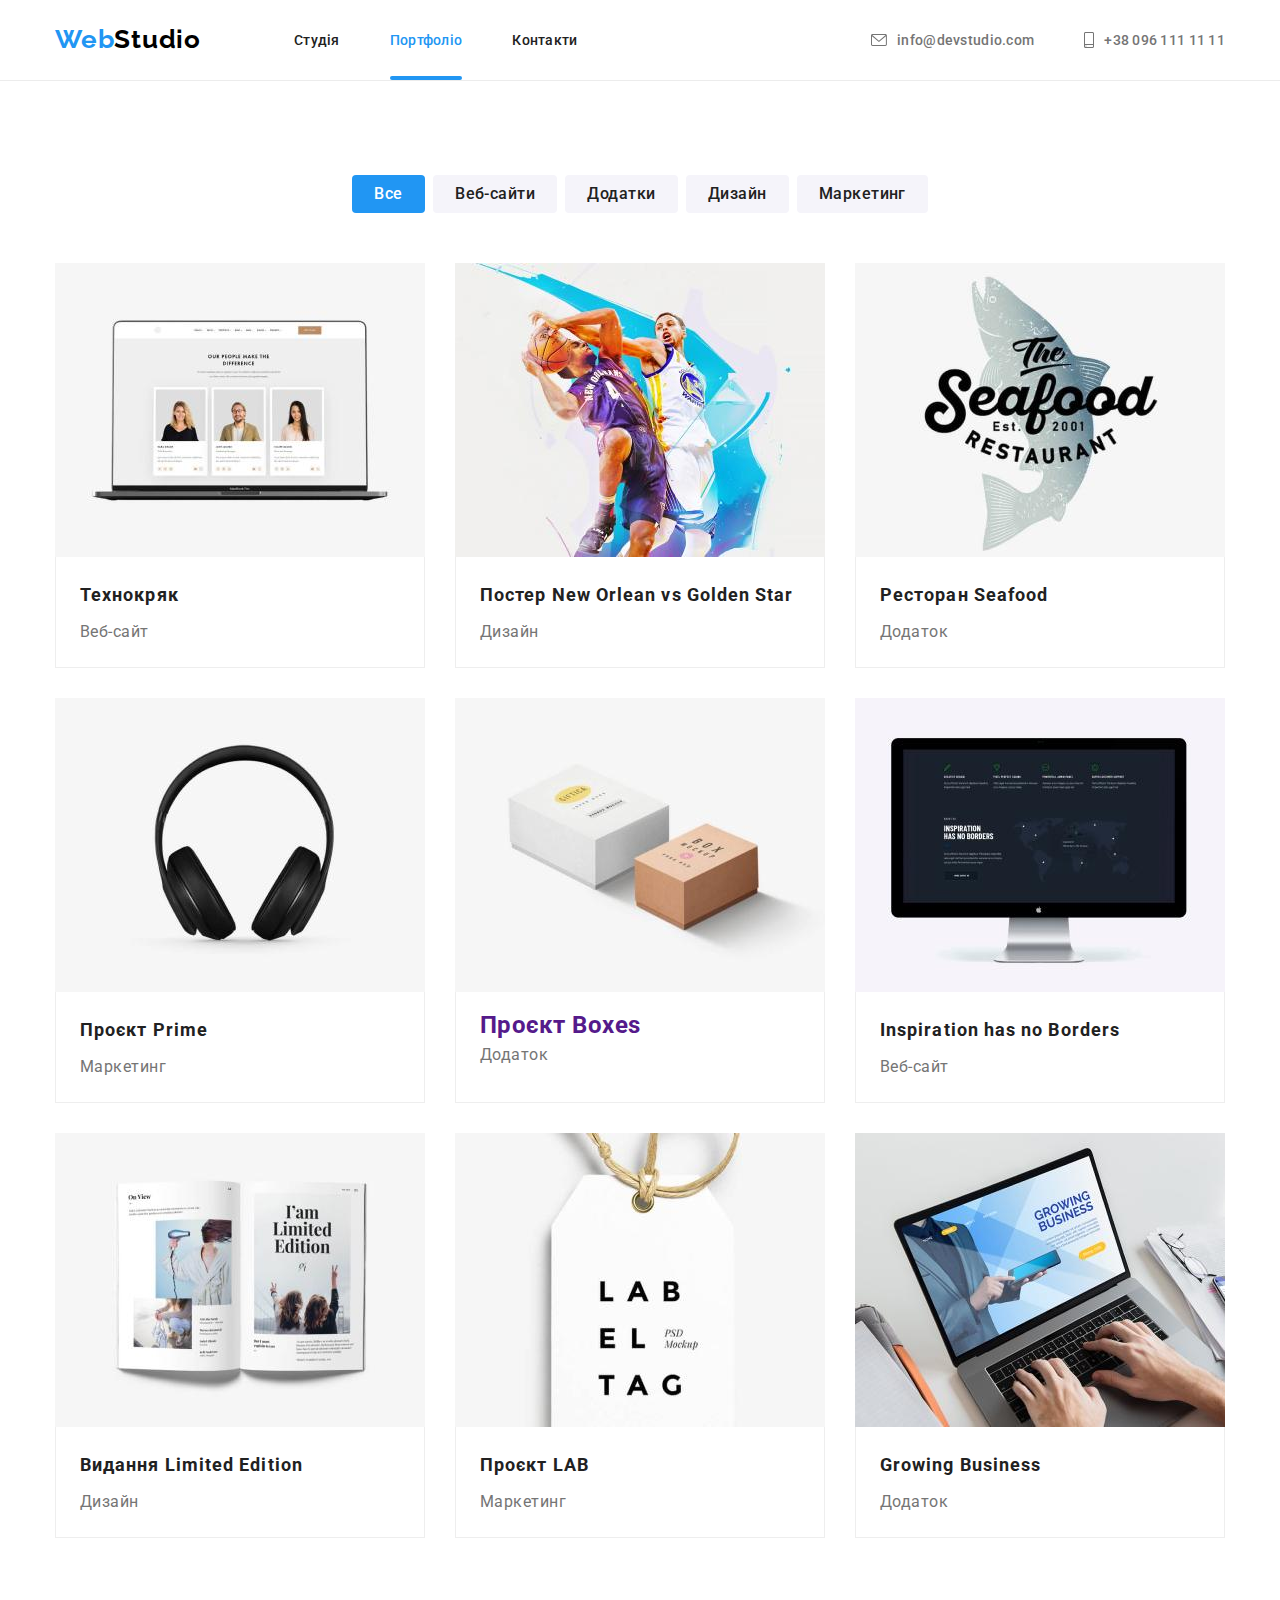
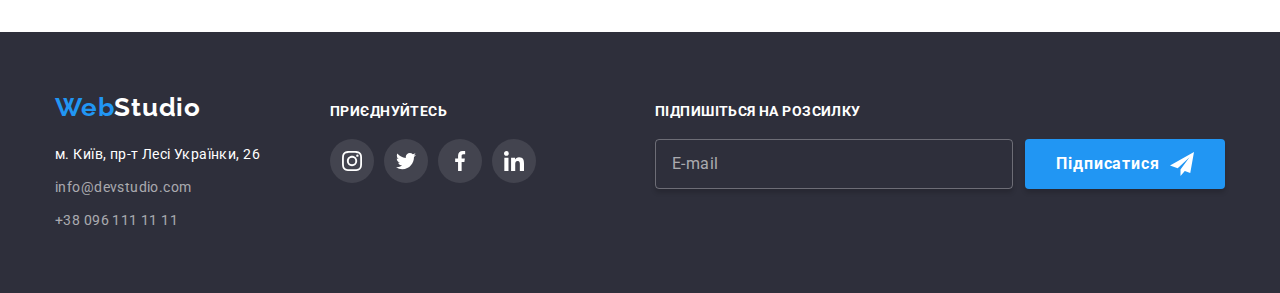
==== commit 6f7c74bc: "Update portfolio.html" ====
--- a/portfolio.html
+++ b/portfolio.html
@@ -303,7 +303,7 @@
                   </p>
                 </div>
                 <div class="card-list__wrap">
-                  <h2 class="card-list__iten-title">Проект Boxes</h2>
+                  <h2 class="card-list__iten-title">Проєкт Boxes</h2>
                   <p class="card-list__item-descr">Додаток</p>
                 </div>
               </a>
@@ -393,7 +393,7 @@
                   </p>
                 </div>
                 <div class="card-list__wrap">
-                  <h2 class="card-list__item-title">Проект LAB</h2>
+                  <h2 class="card-list__item-title">Проєкт LAB</h2>
                   <p class="card-list__item-descr">Маркетинг</p>
                 </div>
               </a>
--- a/css/main.min.css
+++ b/css/main.min.css
@@ -1 +1 @@
-.visually-hidden{position:absolute;white-space:nowrap;width:1px;height:1px;overflow:hidden;border:0;padding:0;clip:rect(0 0 0 0);-webkit-clip-path:inset(50%);clip-path:inset(50%);margin:-1px}h1,h2,h3,h4,h5,h6,p{margin:0}ul{margin:0;padding:0;list-style:none}a{text-decoration:none;cursor:pointer}img{display:block;max-width:100%;height:auto}address{font-style:normal}body{font-family:"roboto",sans-serif;color:#212121;background-color:#fff;letter-spacing:.03em}.section{margin:0 auto;padding-top:60px;padding-bottom:60px}@media screen and (min-width: 1200px){.section{padding-top:94px;padding-bottom:94px}}@media screen and (max-width: 1199px){.vacant{display:none}}@media screen and (max-width: 767px){.vacant-mob{display:none}}.container{width:100%;margin:0 auto;padding-left:15px;padding-right:15px}@media screen and (min-width: 480px){.container{max-width:480px}}@media screen and (min-width: 768px){.container{max-width:768px}}@media screen and (min-width: 1200px){.container{max-width:1200px}}.logo{display:block;color:#2196f3;font-family:"Raleway",sans-serif;font-size:24px;font-weight:700;line-height:1.1666666667;letter-spacing:.03em}@media screen and (min-width: 1200px){.logo{font-size:26px;font-weight:700;line-height:1.1923076923;letter-spacing:.03em}}.logo--dark{color:#000}.logo--light{color:#fff}.btn{display:-webkit-box;display:-ms-flexbox;display:flex;-webkit-box-orient:horizontal;-webkit-box-direction:normal;-ms-flex-direction:row;flex-direction:row;-webkit-box-align:center;-ms-flex-align:center;align-items:center;-webkit-box-pack:center;-ms-flex-pack:center;justify-content:center;-ms-flex-wrap:nowrap;flex-wrap:nowrap;min-width:200px;height:50px;-webkit-transition:background-color 250ms cubic-bezier(0.4, 0, 0.2, 1);transition:background-color 250ms cubic-bezier(0.4, 0, 0.2, 1);border-radius:4px;border:none;font-family:inherit;color:#fff;background-color:#2196f3;-webkit-box-shadow:0px 4px 4px rgba(0,0,0,.15);box-shadow:0px 4px 4px rgba(0,0,0,.15);font-size:16px;font-weight:700;line-height:1.875;letter-spacing:.06em}.btn:hover,.btn:focus{background-color:#188ce8;-webkit-transition:background-color 250ms cubic-bezier(0.4, 0, 0.2, 1);transition:background-color 250ms cubic-bezier(0.4, 0, 0.2, 1)}.btn__icon{fill:#fff}.btn--hero{padding:10px 32px}.btn--white{min-width:73px;height:auto;padding:6px 6px;font-size:16px;font-weight:500;line-height:1.625;letter-spacing:.03em;color:#212121;background-color:#f5f4fa;-webkit-box-shadow:0px 0px 0px rgba(0,0,0,.1),0px 0px 0px rgba(0,0,0,.08),0px 0px 0px rgba(0,0,0,.12);box-shadow:0px 0px 0px rgba(0,0,0,.1),0px 0px 0px rgba(0,0,0,.08),0px 0px 0px rgba(0,0,0,.12);-webkit-transition:background-color 250ms cubic-bezier(0.4, 0, 0.2, 1),color 250ms cubic-bezier(0.4, 0, 0.2, 1),-webkit-box-shadow 250ms 250ms cubic-bezier(0.4, 0, 0.2, 1);transition:background-color 250ms cubic-bezier(0.4, 0, 0.2, 1),color 250ms cubic-bezier(0.4, 0, 0.2, 1),-webkit-box-shadow 250ms 250ms cubic-bezier(0.4, 0, 0.2, 1);transition:background-color 250ms cubic-bezier(0.4, 0, 0.2, 1),color 250ms cubic-bezier(0.4, 0, 0.2, 1),box-shadow 250ms 250ms cubic-bezier(0.4, 0, 0.2, 1);transition:background-color 250ms cubic-bezier(0.4, 0, 0.2, 1),color 250ms cubic-bezier(0.4, 0, 0.2, 1),box-shadow 250ms 250ms cubic-bezier(0.4, 0, 0.2, 1),-webkit-box-shadow 250ms 250ms cubic-bezier(0.4, 0, 0.2, 1)}@media screen and (min-width: 380px){.btn--white{padding:6px 22px}}.btn--white:hover,.btn--white:focus{color:#fff;background-color:#2196f3;-webkit-box-shadow:0px 0px 0px rgba(0,0,0,.1),0px 0px 0px rgba(0,0,0,.08),0px 0px 0px rgba(0,0,0,.12);box-shadow:0px 0px 0px rgba(0,0,0,.1),0px 0px 0px rgba(0,0,0,.08),0px 0px 0px rgba(0,0,0,.12);-webkit-transition:background-color 250ms cubic-bezier(0.4, 0, 0.2, 1),color 250ms cubic-bezier(0.4, 0, 0.2, 1),-webkit-box-shadow 250ms 250ms cubic-bezier(0.4, 0, 0.2, 1);transition:background-color 250ms cubic-bezier(0.4, 0, 0.2, 1),color 250ms cubic-bezier(0.4, 0, 0.2, 1),-webkit-box-shadow 250ms 250ms cubic-bezier(0.4, 0, 0.2, 1);transition:background-color 250ms cubic-bezier(0.4, 0, 0.2, 1),color 250ms cubic-bezier(0.4, 0, 0.2, 1),box-shadow 250ms 250ms cubic-bezier(0.4, 0, 0.2, 1);transition:background-color 250ms cubic-bezier(0.4, 0, 0.2, 1),color 250ms cubic-bezier(0.4, 0, 0.2, 1),box-shadow 250ms 250ms cubic-bezier(0.4, 0, 0.2, 1),-webkit-box-shadow 250ms 250ms cubic-bezier(0.4, 0, 0.2, 1)}.btn--current{color:#fff;background-color:#2196f3;-webkit-box-shadow:0px 0px 0px rgba(0,0,0,.1),0px 0px 0px rgba(0,0,0,.08),0px 0px 0px rgba(0,0,0,.12);box-shadow:0px 0px 0px rgba(0,0,0,.1),0px 0px 0px rgba(0,0,0,.08),0px 0px 0px rgba(0,0,0,.12)}.btn--icon{gap:10px;padding:10px 28px}.btn--form{margin:0 auto;padding:10px 52px;-webkit-transition:text-shadow 250ms cubic-bezier(0.4, 0, 0.2, 1);transition:text-shadow 250ms cubic-bezier(0.4, 0, 0.2, 1)}.btn--form:hover{text-shadow:0px 4px 4px rgba(0,0,0,.15);-webkit-transition:text-shadow 250ms cubic-bezier(0.4, 0, 0.2, 1);transition:text-shadow 250ms cubic-bezier(0.4, 0, 0.2, 1)}.btn-close{display:-webkit-box;display:-ms-flexbox;display:flex;-webkit-box-orient:horizontal;-webkit-box-direction:normal;-ms-flex-direction:row;flex-direction:row;-webkit-box-align:center;-ms-flex-align:center;align-items:center;-webkit-box-pack:center;-ms-flex-pack:center;justify-content:center;-ms-flex-wrap:nowrap;flex-wrap:nowrap;width:30px;height:30px;border-radius:50%;padding:0;border:1px solid rgba(0,0,0,.1);color:#000;background-color:rgba(0,0,0,0)}.btn-close__icon{fill:#000}.btn-close:hover .btn-close__icon,.btn-close:focus .btn-close__icon{fill:#2196f3}.btn-close--menu{width:40px;height:40px;border:none}.navigation{margin-right:auto}@media screen and (min-width: 768px){.navigation__list{display:-webkit-box;display:-ms-flexbox;display:flex;-webkit-box-orient:horizontal;-webkit-box-direction:normal;-ms-flex-direction:row;flex-direction:row;-webkit-box-align:center;-ms-flex-align:center;align-items:center;-webkit-box-pack:center;-ms-flex-pack:center;justify-content:center;-ms-flex-wrap:nowrap;flex-wrap:nowrap}}@media screen and (min-width: 768px){.navigation__item:not(:last-child){margin-right:50px}}.navigation__link{display:block;color:inherit}@media screen and (min-width: 768px){.navigation__link{padding-top:32px;padding-bottom:32px;-webkit-transition:color 250ms cubic-bezier(0.4, 0, 0.2, 1);transition:color 250ms cubic-bezier(0.4, 0, 0.2, 1);font-size:14px;font-weight:500;line-height:1.1428571429;letter-spacing:.02em}}.navigation__link:hover,.navigation__link:focus{color:#2196f3}.navigation__link.current{color:#2196f3;cursor:pointer;position:relative}@media screen and (min-width: 768px){.navigation__link.current::after{content:"";position:absolute;bottom:0;display:block;width:100%;height:4px;border-radius:2px;background-color:#2196f3}}.navigation__item--mob:not(:last-child){margin-bottom:32px}.navigation__link--mob{font-size:34px;font-weight:500;line-height:1.1764705882;letter-spacing:.02em;padding-left:10px}@media screen and (min-width: 480px){.navigation__link--mob{font-size:40px;font-weight:500;line-height:1.175;letter-spacing:.02em;padding-left:25px}}.contact{display:-webkit-box;display:-ms-flexbox;display:flex;-webkit-box-orient:vertical;-webkit-box-direction:normal;-ms-flex-direction:column;flex-direction:column;-webkit-box-align:center;-ms-flex-align:center;align-items:center;gap:8px;-ms-flex-wrap:nowrap;flex-wrap:nowrap}@media screen and (min-width: 1200px){.contact{display:-webkit-box;display:-ms-flexbox;display:flex;-webkit-box-orient:vertical;-webkit-box-direction:normal;-ms-flex-direction:column;flex-direction:column;-webkit-box-align:start;-ms-flex-align:start;align-items:flex-start;gap:9px;-ms-flex-wrap:nowrap;flex-wrap:nowrap}}@media screen and (min-width: 768px){.header__contact{display:-webkit-box;display:-ms-flexbox;display:flex;-webkit-box-orient:vertical;-webkit-box-direction:normal;-ms-flex-direction:column;flex-direction:column;-webkit-box-align:start;-ms-flex-align:start;align-items:flex-start;-webkit-box-pack:center;-ms-flex-pack:center;justify-content:center;gap:12px;-ms-flex-wrap:nowrap;flex-wrap:nowrap}}@media screen and (min-width: 1200px){.header__contact{display:-webkit-box;display:-ms-flexbox;display:flex;-webkit-box-orient:horizontal;-webkit-box-direction:normal;-ms-flex-direction:row;flex-direction:row;-webkit-box-align:center;-ms-flex-align:center;align-items:center;-webkit-box-pack:center;-ms-flex-pack:center;justify-content:center;gap:50px;-ms-flex-wrap:nowrap;flex-wrap:nowrap}}.contact__link{font-size:14px;line-height:1.71;letter-spacing:.03em;color:rgba(255,255,255,.6);-webkit-transition-property:color;transition-property:color;-webkit-transition-duration:250ms;transition-duration:250ms;-webkit-transition-timing-function:cubic-bezier(0.4, 0, 0.2, 1);transition-timing-function:cubic-bezier(0.4, 0, 0.2, 1)}.contact__link--post{color:#fff}.contact__link:hover,.contact__link:focus{color:#2196f3}@media screen and (min-width: 768px)and (max-width: 1199px){.contact__link--mail{padding-top:20px;padding-bottom:0px}.contact__link--tel{padding-top:0px;padding-bottom:20px}.contact__link--tel .contact__icon{height:14px}}.contact__link--header{color:#757575;display:-webkit-box;display:-ms-flexbox;display:flex;-webkit-box-orient:horizontal;-webkit-box-direction:normal;-ms-flex-direction:row;flex-direction:row;-webkit-box-align:center;-ms-flex-align:center;align-items:center;-ms-flex-wrap:nowrap;flex-wrap:nowrap;font-size:14px;font-weight:500;line-height:1.1428571429;letter-spacing:.02em;-webkit-transition-property:color;transition-property:color;-webkit-transition-duration:250ms;transition-duration:250ms;-webkit-transition-timing-function:cubic-bezier(0.4, 0, 0.2, 1);transition-timing-function:cubic-bezier(0.4, 0, 0.2, 1)}@media screen and (min-width: 768px)and (max-width: 1199px){.contact__link--header{font-size:12px;font-weight:500;line-height:1.1666666667;letter-spacing:.02em}}@media screen and (min-width: 1200px){.contact__link--header{padding-top:32px;padding-bottom:32px}}.contact__link--header:hover,.contact__link--header:focus{color:#2196f3}.contact__icon{margin-right:10px;fill:currentColor}.social{display:-webkit-box;display:-ms-flexbox;display:flex;-webkit-box-orient:horizontal;-webkit-box-direction:normal;-ms-flex-direction:row;flex-direction:row;-webkit-box-align:center;-ms-flex-align:center;align-items:center;-webkit-box-pack:center;-ms-flex-pack:center;justify-content:center;gap:10px;-ms-flex-wrap:nowrap;flex-wrap:nowrap}.social__link{display:-webkit-box;display:-ms-flexbox;display:flex;-webkit-box-orient:horizontal;-webkit-box-direction:normal;-ms-flex-direction:row;flex-direction:row;-webkit-box-align:center;-ms-flex-align:center;align-items:center;-webkit-box-pack:center;-ms-flex-pack:center;justify-content:center;-ms-flex-wrap:nowrap;flex-wrap:nowrap;width:44px;height:44px;border-radius:50%;background-color:transpatent;-webkit-transition:background-color 250ms cubic-bezier(0.4, 0, 0.2, 1);transition:background-color 250ms cubic-bezier(0.4, 0, 0.2, 1)}.social__link:hover,.social__link:focus{background-color:#2196f3;color:#fff}.social__link:hover .social__icon,.social__link:focus .social__icon{fill:currentColor}.social__link--dark{background-color:rgba(255,255,255,.1)}.social__link--dark:hover,.social__link--dark:focus{background-color:#2196f3;-webkit-transition:background-color 250ms cubic-bezier(0.4, 0, 0.2, 1);transition:background-color 250ms cubic-bezier(0.4, 0, 0.2, 1)}.social__icon--dark{fill:#fff}.title{text-align:center;margin-bottom:30px;font-size:28px;font-weight:700;line-height:1.1785714286;letter-spacing:.03em}@media screen and (min-width: 1200px){.title{margin-bottom:50px;font-size:36px;font-weight:700;line-height:1.1666666667;letter-spacing:.03em}}.title--main{margin-bottom:30px;text-transform:uppercase;color:#fff;font-size:24px;font-weight:900;line-height:1.5833333333;letter-spacing:.06em}@media screen and (min-width: 480px){.title--main{font-size:26px;font-weight:900;line-height:1.6153846154;letter-spacing:.06em}}@media screen and (min-width: 1200px){.title--main{font-size:44px;font-weight:900;line-height:1.3636363636;letter-spacing:.06em}}.mob-menu{position:fixed;z-index:2;top:0;left:0;width:100vw;height:100vh;background-color:#fff;top:0;padding-top:48px;padding-bottom:48px;overflow:auto}@media screen and (min-width: 767px){.mob-menu{display:none}}.mob-menu__container{height:100%;display:-webkit-box;display:-ms-flexbox;display:flex;-webkit-box-orient:vertical;-webkit-box-direction:normal;-ms-flex-direction:column;flex-direction:column;-webkit-box-pack:justify;-ms-flex-pack:justify;justify-content:space-between;-ms-flex-wrap:nowrap;flex-wrap:nowrap}.mob-menu .btn-close--menu{position:absolute;top:10px;right:0}.mob-menu__contact{-webkit-box-orient:vertical;-webkit-box-direction:reverse;-ms-flex-flow:column-reverse;flex-flow:column-reverse;-webkit-box-align:start;-ms-flex-align:start;align-items:flex-start;margin-bottom:64px}.mob-menu__contact .contact__link--mail{padding-top:10px;padding-left:10px;font-size:24px;font-weight:500;line-height:1.1666666667;letter-spacing:.02em}@media screen and (min-width: 480px){.mob-menu__contact .contact__link--mail{padding-top:16px;padding-left:25px}}.mob-menu__contact .contact__link--tel{padding-bottom:10px;padding-left:10px;color:#2196f3;font-size:26px;font-weight:500;line-height:1.1923076923;letter-spacing:.02em}@media screen and (min-width: 480px){.mob-menu__contact .contact__link--tel{padding-bottom:16px;padding-left:25px;font-size:34px;font-weight:500;line-height:1.1764705882;letter-spacing:.02em}}.menu-soc{display:-webkit-box;display:-ms-flexbox;display:flex;-webkit-box-orient:horizontal;-webkit-box-direction:normal;-ms-flex-direction:row;flex-direction:row;-webkit-box-align:center;-ms-flex-align:center;align-items:center;-webkit-box-pack:center;-ms-flex-pack:center;justify-content:center;-ms-flex-wrap:nowrap;flex-wrap:nowrap}.menu-soc__item:not(:last-child){border-right:1px solid rgba(33,33,33,.2);height:22px}.menu-soc__link{padding-left:10px;padding-right:10px;color:#2196f3;font-size:14px;font-weight:500;line-height:1.5714285714;letter-spacing:.02em}@media screen and (min-width: 380px){.menu-soc__link{font-size:18px;font-weight:500;line-height:1.2222222222;letter-spacing:.02em}}.btn-open{width:40px;height:40px;padding:0;border:none;background-color:rgba(0,0,0,0);margin-left:0}@media screen and (min-width: 768px){.btn-open{display:none}}.form-users-data__wrap{margin-bottom:10px}.form-users-data__wrap--comment{margin-bottom:20px}.form-users-data__label{margin-bottom:4px;font-size:12px;font-weight:400;line-height:1.1666666667;letter-spacing:.01em;color:#757575}.form-users-data__input{width:100%;height:40px;padding:12px 42px;border:1px solid rgba(33,33,33,.2);border-radius:4px;font-size:12px;font-weight:400;line-height:1.1666666667;letter-spacing:.01em;color:#757575}.form-users-data__input--request{-webkit-transition:border-color 250ms cubic-bezier(0.4, 0, 0.2, 1);transition:border-color 250ms cubic-bezier(0.4, 0, 0.2, 1)}.form-users-data__input--comment{height:120px;resize:none;padding:12px 16px}.form-users-data__input--comment::-webkit-input-placeholder{font-size:12px;font-weight:400;line-height:1.1666666667;letter-spacing:.01em;color:rgba(117,117,117,.5)}.form-users-data__input--comment::-moz-placeholder{font-size:12px;font-weight:400;line-height:1.1666666667;letter-spacing:.01em;color:rgba(117,117,117,.5)}.form-users-data__input--comment:-ms-input-placeholder{font-size:12px;font-weight:400;line-height:1.1666666667;letter-spacing:.01em;color:rgba(117,117,117,.5)}.form-users-data__input--comment::-ms-input-placeholder{font-size:12px;font-weight:400;line-height:1.1666666667;letter-spacing:.01em;color:rgba(117,117,117,.5)}.form-users-data__input--comment::placeholder{font-size:12px;font-weight:400;line-height:1.1666666667;letter-spacing:.01em;color:rgba(117,117,117,.5)}@media screen and (min-width: 480x)and (max-width: 1199px){.form-users-data__input--comment::-webkit-input-placeholder{font-size:14px;font-weight:400;line-height:1.1428571429;letter-spacing:.01em}.form-users-data__input--comment::-moz-placeholder{font-size:14px;font-weight:400;line-height:1.1428571429;letter-spacing:.01em}.form-users-data__input--comment:-ms-input-placeholder{font-size:14px;font-weight:400;line-height:1.1428571429;letter-spacing:.01em}.form-users-data__input--comment::-ms-input-placeholder{font-size:14px;font-weight:400;line-height:1.1428571429;letter-spacing:.01em}.form-users-data__input--comment::placeholder{font-size:14px;font-weight:400;line-height:1.1428571429;letter-spacing:.01em}}.form-users-data__input--footer{height:50px;padding:12px 16px;border:1px solid rgba(255,255,255,.3);background-color:rgba(0,0,0,0);-webkit-box-shadow:0px 4px 4px rgba(0,0,0,.15);box-shadow:0px 4px 4px rgba(0,0,0,.15);color:#fff;font-size:16px;font-weight:400;line-height:1.25;letter-spacing:.03em}@media screen and (min-width: 480px){.form-users-data__input--footer{width:450px}}@media screen and (min-width: 1200px){.form-users-data__input--footer{width:358px}}.form-users-data__input--footer::-webkit-input-placeholder{font-size:16px;font-weight:400;line-height:1.25;letter-spacing:.03em;color:rgba(255,255,255,.6)}.form-users-data__input--footer::-moz-placeholder{font-size:16px;font-weight:400;line-height:1.25;letter-spacing:.03em;color:rgba(255,255,255,.6)}.form-users-data__input--footer:-ms-input-placeholder{font-size:16px;font-weight:400;line-height:1.25;letter-spacing:.03em;color:rgba(255,255,255,.6)}.form-users-data__input--footer::-ms-input-placeholder{font-size:16px;font-weight:400;line-height:1.25;letter-spacing:.03em;color:rgba(255,255,255,.6)}.form-users-data__input--footer::placeholder{font-size:16px;font-weight:400;line-height:1.25;letter-spacing:.03em;color:rgba(255,255,255,.6)}.form-users-data__wrapper{position:relative}.form-users-data__icon{position:absolute;top:50%;left:2.67%;-webkit-transform:translateY(-50%);transform:translateY(-50%);fill:#212121;-webkit-transition:fill 250ms cubic-bezier(0.4, 0, 0.2, 1);transition:fill 250ms cubic-bezier(0.4, 0, 0.2, 1)}.form-users-data__input--request:hover,.form-users-data__input--request:focus{border-color:#2196f3;cursor:pointer;-webkit-transition:border-color 250ms cubic-bezier(0.4, 0, 0.2, 1);transition:border-color 250ms cubic-bezier(0.4, 0, 0.2, 1)}.form-users-data__input--request:hover+.form-users-data__icon,.form-users-data__input--request:focus+.form-users-data__icon{fill:#2196f3;-webkit-transition:fill 250ms cubic-bezier(0.4, 0, 0.2, 1);transition:fill 250ms cubic-bezier(0.4, 0, 0.2, 1)}.form__policy{margin-bottom:30px}.policy{display:-webkit-box;display:-ms-flexbox;display:flex;-webkit-box-orient:horizontal;-webkit-box-direction:normal;-ms-flex-direction:row;flex-direction:row;-webkit-box-align:center;-ms-flex-align:center;align-items:center;-webkit-box-pack:center;-ms-flex-pack:center;justify-content:center;-ms-flex-wrap:nowrap;flex-wrap:nowrap;margin-bottom:30px}.policy__terms{margin-left:5px;color:#2196f3;border-bottom:1px solid #2196f3}.policy__label{font-size:12px;font-weight:400;line-height:1.1666666667;letter-spacing:.03em;color:#757575;display:-webkit-box;display:-ms-flexbox;display:flex;-webkit-box-orient:horizontal;-webkit-box-direction:normal;-ms-flex-direction:row;flex-direction:row;-webkit-box-align:center;-ms-flex-align:center;align-items:center;-webkit-box-pack:center;-ms-flex-pack:center;justify-content:center;-ms-flex-wrap:wrap;flex-wrap:wrap;font-size:12px;font-weight:400;line-height:1.1666666667;letter-spacing:.03em;color:#757575}@media screen and (min-width: 480px){.policy__label{display:-webkit-box;display:-ms-flexbox;display:flex;-webkit-box-orient:horizontal;-webkit-box-direction:normal;-ms-flex-direction:row;flex-direction:row;-webkit-box-align:center;-ms-flex-align:center;align-items:center;-ms-flex-wrap:nowrap;flex-wrap:nowrap}}@media screen and (min-width: 1200px){.policy__label{font-size:14px;font-weight:400;line-height:1.7142857143;letter-spacing:.03em}}.policy__label .policy__icon{display:-webkit-box;display:-ms-flexbox;display:flex;-webkit-box-orient:horizontal;-webkit-box-direction:normal;-ms-flex-direction:row;flex-direction:row;-webkit-box-align:center;-ms-flex-align:center;align-items:center;-webkit-box-pack:center;-ms-flex-pack:center;justify-content:center;-ms-flex-wrap:nowrap;flex-wrap:nowrap;width:16px;height:15px;border:2px solid #212121;border-radius:2px;margin-right:7px;-webkit-transition:background-color 250ms cubic-bezier(0.4, 0, 0.2, 1),border-color 250ms cubic-bezier(0.4, 0, 0.2, 1);transition:background-color 250ms cubic-bezier(0.4, 0, 0.2, 1),border-color 250ms cubic-bezier(0.4, 0, 0.2, 1)}.policy__icon{fill:rgba(0,0,0,0);-webkit-transition:fill 250ms cubic-bezier(0.4, 0, 0.2, 1);transition:fill 250ms cubic-bezier(0.4, 0, 0.2, 1)}.policy__check:checked+.policy__label .policy__icon{background-color:#2196f3;border-color:#2196f3}.policy__check:hover+.policy__label .policy__icon,.policy__check:focus+.policy__label .policy__icon{border-color:#2196f3;-webkit-transition:border-color 250ms cubic-bezier(0.4, 0, 0.2, 1);transition:border-color 250ms cubic-bezier(0.4, 0, 0.2, 1)}.policy__check:checked+.policy__label .policy__icon{fill:#fff}.policy__check:focus+.policy__label .policy__icon{fill:#fff;-webkit-transition:fill 250ms cubic-bezier(0.4, 0, 0.2, 1);transition:fill 250ms cubic-bezier(0.4, 0, 0.2, 1)}.filter-list{display:-webkit-box;display:-ms-flexbox;display:flex;-webkit-box-orient:horizontal;-webkit-box-direction:normal;-ms-flex-direction:row;flex-direction:row;-ms-flex-wrap:wrap;flex-wrap:wrap;-webkit-column-gap:8px;-moz-column-gap:8px;column-gap:8px;row-gap:15px;margin-bottom:40px}@media screen and (min-width: 480px){.filter-list{margin-right:124px}}@media screen and (min-width: 768px){.filter-list{display:-webkit-box;display:-ms-flexbox;display:flex;-webkit-box-orient:horizontal;-webkit-box-direction:normal;-ms-flex-direction:row;flex-direction:row;-webkit-box-pack:center;-ms-flex-pack:center;justify-content:center;-ms-flex-wrap:nowrap;flex-wrap:nowrap;margin-right:0;margin-bottom:30px}}@media screen and (min-width: 1200px){.filter-list{margin-bottom:50px}}.backdrop{position:fixed;top:0;left:0;width:100%;min-height:100%;background-color:rgba(0,0,0,.5);opacity:1;-webkit-transition:opacity 250ms cubic-bezier(0.4, 0, 0.2, 1),visibility 250ms cubic-bezier(0.4, 0, 0.2, 1);transition:opacity 250ms cubic-bezier(0.4, 0, 0.2, 1),visibility 250ms cubic-bezier(0.4, 0, 0.2, 1)}.is-hidden{opacity:0;visibility:hidden;pointer-events:none;-webkit-transition:opacity 250ms cubic-bezier(0.4, 0, 0.2, 1) 250ms,visibility 250ms cubic-bezier(0.4, 0, 0.2, 1) 250ms;transition:opacity 250ms cubic-bezier(0.4, 0, 0.2, 1) 250ms,visibility 250ms cubic-bezier(0.4, 0, 0.2, 1) 250ms}.backdrop__modal{position:absolute;top:50%;left:50%;-webkit-transform:translate(-50%, -50%) scale(1);transform:translate(-50%, -50%) scale(1)}.modal{width:95%;height:auto;-webkit-transition:-webkit-transform 500ms cubic-bezier(0.4, 0, 0.2, 1);transition:-webkit-transform 500ms cubic-bezier(0.4, 0, 0.2, 1);transition:transform 500ms cubic-bezier(0.4, 0, 0.2, 1);transition:transform 500ms cubic-bezier(0.4, 0, 0.2, 1), -webkit-transform 500ms cubic-bezier(0.4, 0, 0.2, 1);padding:40px 10px;border-radius:4px;background-color:#fff;-webkit-box-shadow:0px 1px 3px rgba(0,0,0,.12),0px 1px 1px rgba(0,0,0,.14),0px 2px 1px rgba(0,0,0,.2);box-shadow:0px 1px 3px rgba(0,0,0,.12),0px 1px 1px rgba(0,0,0,.14),0px 2px 1px rgba(0,0,0,.2)}@media screen and (min-width: 480px){.modal{width:450px;height:609px;padding:40px 40px}}@media screen and (min-width: 1200px){.modal{width:528px;height:581px}}.backdrop.is-hidden .modal{-webkit-transform:translate(-50%, -50%) scale(0);transform:translate(-50%, -50%) scale(0);-webkit-transition:-webkit-transform 500ms cubic-bezier(0.4, 0, 0.2, 1);transition:-webkit-transform 500ms cubic-bezier(0.4, 0, 0.2, 1);transition:transform 500ms cubic-bezier(0.4, 0, 0.2, 1);transition:transform 500ms cubic-bezier(0.4, 0, 0.2, 1), -webkit-transform 500ms cubic-bezier(0.4, 0, 0.2, 1)}.modal__btn-close{position:absolute;top:8px;right:8px}.modal__appeal{font-size:20px;font-weight:700;line-height:1.15;letter-spacing:.03em;text-align:center;margin-bottom:12px}.header{border-bottom:1px solid #ececec;padding-top:0;padding-bottom:0;position:relative}.header__logo{margin-right:auto;padding-top:16px;padding-bottom:16px}@media screen and (min-width: 768px){.header__logo{margin-right:88px;margin-left:0;padding-top:26px;padding-bottom:26px}}@media screen and (min-width: 1200px){.header__logo{margin-right:93px;margin-left:0;padding-top:24px;padding-bottom:25px}}.header__navigation{margin-left:0;margin-right:auto}@media screen and (max-width: 767px){.header__navigation{display:none}}@media screen and (max-width: 767px){.header__contact-wrap{display:none}}.header__container{display:-webkit-box;display:-ms-flexbox;display:flex;-webkit-box-orient:horizontal;-webkit-box-direction:normal;-ms-flex-direction:row;flex-direction:row;-webkit-box-align:center;-ms-flex-align:center;align-items:center;-webkit-box-pack:center;-ms-flex-pack:center;justify-content:center;-ms-flex-wrap:nowrap;flex-wrap:nowrap}@media screen and (min-width: 768px){.header__container{display:-webkit-box;display:-ms-flexbox;display:flex;-webkit-box-orient:horizontal;-webkit-box-direction:normal;-ms-flex-direction:row;flex-direction:row;-webkit-box-align:center;-ms-flex-align:center;align-items:center;-ms-flex-wrap:nowrap;flex-wrap:nowrap}}.hero{background-color:hwb(235 18% 77%);background-repeat:no-repeat;background-position:center;background-size:cover;width:100%;padding:118px 20px;background-image:url(../images/img-hero-bg-mob-1x.jpg)}@media(min-device-pixel-ratio: 2),(-webkit-min-device-pixel-ratio: 2),(min-resolution: 192dpi),(min-resolution: 2dppx){.hero{background-image:-webkit-gradient(linear, left top, left bottom, from(rgba(47, 48, 58, 0.4)), to(rgba(47, 48, 58, 0.4))),url(../images/img-hero-bg-mob-2x.jpg);background-image:linear-gradient(rgba(47, 48, 58, 0.4), rgba(47, 48, 58, 0.4)),url(../images/img-hero-bg-mob-2x.jpg)}}@media screen and (min-width: 480px){.hero{padding:118px 60px}}@media screen and (min-width: 768px){.hero{padding:118px 204px;background-image:-webkit-gradient(linear, left top, left bottom, from(rgba(47, 48, 58, 0.4)), to(rgba(47, 48, 58, 0.4))),url(../images/img-hero-bg-tab-1x.jpg);background-image:linear-gradient(rgba(47, 48, 58, 0.4), rgba(47, 48, 58, 0.4)),url(../images/img-hero-bg-tab-1x.jpg)}}@media screen and (min-width: 768px)and (min-device-pixel-ratio: 2),screen and (min-width: 768px)and (-webkit-min-device-pixel-ratio: 2),screen and (min-width: 768px)and (min-resolution: 192dpi),screen and (min-width: 768px)and (min-resolution: 2dppx){.hero{background-image:-webkit-gradient(linear, left top, left bottom, from(rgba(47, 48, 58, 0.4)), to(rgba(47, 48, 58, 0.4))),url(../images/img-hero-bg-tab-2x.jpg);background-image:linear-gradient(rgba(47, 48, 58, 0.4), rgba(47, 48, 58, 0.4)),url(../images/img-hero-bg-tab-2x.jpg)}}@media screen and (min-width: 1200px){.hero{padding-top:200px;padding-bottom:200px;max-width:1600px;background-image:-webkit-gradient(linear, left top, left bottom, from(rgba(47, 48, 58, 0.4)), to(rgba(47, 48, 58, 0.4))),url(../images/img-hero-bg-desk-1x.jpg);background-image:linear-gradient(rgba(47, 48, 58, 0.4), rgba(47, 48, 58, 0.4)),url(../images/img-hero-bg-desk-1x.jpg)}}@media screen and (min-width: 1200px)and (min-device-pixel-ratio: 2),screen and (min-width: 1200px)and (-webkit-min-device-pixel-ratio: 2),screen and (min-width: 1200px)and (min-resolution: 192dpi),screen and (min-width: 1200px)and (min-resolution: 2dppx){.hero{background-image:-webkit-gradient(linear, left top, left bottom, from(rgba(47, 48, 58, 0.4)), to(rgba(47, 48, 58, 0.4))),url(../images/img-hero-bg-desk-2x.jpg);background-image:linear-gradient(rgba(47, 48, 58, 0.4), rgba(47, 48, 58, 0.4)),url(../images/img-hero-bg-desk-2x.jpg)}}.hero__container{padding:0;display:-webkit-box;display:-ms-flexbox;display:flex;-webkit-box-orient:vertical;-webkit-box-direction:normal;-ms-flex-direction:column;flex-direction:column;-webkit-box-align:center;-ms-flex-align:center;align-items:center;-ms-flex-wrap:nowrap;flex-wrap:nowrap}@media screen and (min-width: 768px){.hero__container{max-width:360px}}@media screen and (min-width: 1200px){.hero__container{max-width:696px}}.features{padding-top:60px;padding-bottom:60px}@media screen and (min-width: 1200px){.features{padding-top:94px;padding-bottom:94px}}.features__list{display:-webkit-box;display:-ms-flexbox;display:flex;-webkit-box-orient:horizontal;-webkit-box-direction:normal;-ms-flex-direction:row;flex-direction:row;-webkit-box-pack:center;-ms-flex-pack:center;justify-content:center;gap:30px;-ms-flex-wrap:wrap;flex-wrap:wrap;max-width:100%}.features__item{width:100%}@media screen and (min-width: 768px){.features__item{-ms-flex-preferred-size:calc((100% - 30px)/2);flex-basis:calc((100% - 30px)/2)}}@media screen and (min-width: 1200px){.features__item{-ms-flex-preferred-size:calc((100% - 90px)/4);flex-basis:calc((100% - 90px)/4)}}.features__icon{display:-webkit-box;display:-ms-flexbox;display:flex;-webkit-box-orient:horizontal;-webkit-box-direction:normal;-ms-flex-direction:row;flex-direction:row;-webkit-box-align:center;-ms-flex-align:center;align-items:center;-webkit-box-pack:center;-ms-flex-pack:center;justify-content:center;-ms-flex-wrap:nowrap;flex-wrap:nowrap;margin-bottom:30px;height:120px;border-radius:4px;background-color:#f5f4fa}@media screen and (min-width: 768px){.features__icon{-ms-flex-preferred-size:calc((100% - 30px)/2);flex-basis:calc((100% - 30px)/2)}}@media screen and (min-width: 1200px){.features__icon{-ms-flex-preferred-size:calc((100% - 90px)/4);flex-basis:calc((100% - 90px)/4)}}.features__subtitle{margin-bottom:10px;text-transform:uppercase;font-size:14px;font-weight:700;line-height:1.1428571429;letter-spacing:.03em}@media screen and (max-width: 767px){.features__subtitle{text-align:center}}.features__descr{font-size:14px;font-weight:400;line-height:1.1428571429;letter-spacing:.03em;font-size:14px;line-height:1.71;color:#757575}.activities{padding-top:0}@media screen and (max-width: 1199px){.activities{display:none}}.activities__title{font-size:36px;font-weight:700;line-height:1.1666666667;letter-spacing:.03em;text-align:center;margin-bottom:50px}.activities-list{display:-webkit-box;display:-ms-flexbox;display:flex;-webkit-column-gap:30px;-moz-column-gap:30px;column-gap:30px}.activities-list__item{position:relative;-ms-flex-preferred-size:calc((100% - 60px)/3);flex-basis:calc((100% - 60px)/3)}.activities-wrapper{display:-webkit-box;display:-ms-flexbox;display:flex;-webkit-box-orient:horizontal;-webkit-box-direction:normal;-ms-flex-direction:row;flex-direction:row;-webkit-box-align:center;-ms-flex-align:center;align-items:center;-webkit-box-pack:center;-ms-flex-pack:center;justify-content:center;-ms-flex-wrap:nowrap;flex-wrap:nowrap;position:absolute;bottom:0%;left:0%;width:100%;min-height:70px;background-color:rgba(47,48,58,.8)}.activities-wrapper__label{font-size:14px;font-weight:700;line-height:1.1428571429;letter-spacing:.03em;text-align:center;text-transform:uppercase;color:#fff}.team{background-color:#f5f4fa}@media screen and (max-width: 480px){.team{padding-top:60px}}@media screen and (min-width: 768px){.team-list{display:-webkit-box;display:-ms-flexbox;display:flex;-webkit-box-orient:horizontal;-webkit-box-direction:normal;-ms-flex-direction:row;flex-direction:row;gap:30px;-ms-flex-wrap:wrap;flex-wrap:wrap}}.team-list__item{width:100%;background-color:#fff;-webkit-box-shadow:0px 1px 3px rgba(0,0,0,.12),0px 1px 1px rgba(0,0,0,.14),0px 2px 1px rgba(0,0,0,.2);box-shadow:0px 1px 3px rgba(0,0,0,.12),0px 1px 1px rgba(0,0,0,.14),0px 2px 1px rgba(0,0,0,.2)}@media screen and (max-width: 767px){.team-list__item{margin-bottom:30px}}@media screen and (min-width: 768px){.team-list__item{-ms-flex-preferred-size:calc((100% - 30px)/2);flex-basis:calc((100% - 30px)/2)}}@media screen and (min-width: 1200px){.team-list__item{-ms-flex-preferred-size:calc((100% - 90px)/4);flex-basis:calc((100% - 90px)/4)}}.team-label-wrap{padding-top:30px;padding-bottom:30px}.team-label-wrap .team-label-wrap .soc-list__icon{fill:#afb1b8;-webkit-transition:fill 250ms cubic-bezier(0.4, 0, 0.2, 1);transition:fill 250ms cubic-bezier(0.4, 0, 0.2, 1)}.team-label-wrap__title{margin-bottom:10px;text-align:center;font-size:16px;font-weight:500;line-height:1.1875;letter-spacing:.03em}.team-label-wrap__descr{text-align:center;margin-bottom:16px;font-size:16px;font-weight:400;line-height:1.1875;letter-spacing:.03em;color:#757575}.team-label-wrap .social__icon{fill:#afb1b8;-webkit-transition:fill 250ms cubic-bezier(0.4, 0, 0.2, 1);transition:fill 250ms cubic-bezier(0.4, 0, 0.2, 1)}.clients__list{display:-webkit-box;display:-ms-flexbox;display:flex;-webkit-box-align:center;-ms-flex-align:center;align-items:center;gap:30px;-ms-flex-wrap:wrap;flex-wrap:wrap}.clients__item{-ms-flex-preferred-size:calc((100% - 30px)/2);flex-basis:calc((100% - 30px)/2);height:92px}@media screen and (min-width: 768px){.clients__item{-ms-flex-preferred-size:calc((100% - 60px)/3);flex-basis:calc((100% - 60px)/3);height:92px}}@media screen and (min-width: 1200px){.clients__item{-ms-flex-preferred-size:calc((100% - 150px)/6);flex-basis:calc((100% - 150px)/6);height:92px}}.clients__link{display:-webkit-box;display:-ms-flexbox;display:flex;-webkit-box-orient:horizontal;-webkit-box-direction:normal;-ms-flex-direction:row;flex-direction:row;-webkit-box-align:center;-ms-flex-align:center;align-items:center;-webkit-box-pack:center;-ms-flex-pack:center;justify-content:center;-ms-flex-wrap:nowrap;flex-wrap:nowrap;width:100%;height:100%;border:1px solid #afb1b8;border-radius:4px;color:#afb1b8;-webkit-transition:border 250ms cubic-bezier(0.4, 0, 0.2, 1);transition:border 250ms cubic-bezier(0.4, 0, 0.2, 1)}.clients__link:hover,.clients__link:focus{border-color:#2196f3;color:#2196f3}.clients__icon{fill:currentColor;-webkit-transition:fill 250ms cubic-bezier(0.4, 0, 0.2, 1);transition:fill 250ms cubic-bezier(0.4, 0, 0.2, 1)}.clients__link:hover .clients__icon,.clients__link:focus .clients__icon{fill:currentColor;-webkit-transition:fill 250ms cubic-bezier(0.4, 0, 0.2, 1);transition:fill 250ms cubic-bezier(0.4, 0, 0.2, 1)}.footer{padding-top:60px;padding-bottom:60px;background-color:hwb(235 18% 77%);width:100%}@media screen and (min-width: 768px){.footer__container{display:-webkit-box;display:-ms-flexbox;display:flex;-webkit-box-orient:horizontal;-webkit-box-direction:normal;-ms-flex-direction:row;flex-direction:row;-webkit-box-align:baseline;-ms-flex-align:baseline;align-items:baseline;-ms-flex-pack:distribute;justify-content:space-around;-ms-flex-wrap:wrap;flex-wrap:wrap}}@media screen and (min-width: 1200px){.footer__container{display:-webkit-box;display:-ms-flexbox;display:flex;-webkit-box-orient:horizontal;-webkit-box-direction:normal;-ms-flex-direction:row;flex-direction:row;-webkit-box-align:baseline;-ms-flex-align:baseline;align-items:baseline;-webkit-box-pack:justify;-ms-flex-pack:justify;justify-content:space-between;-ms-flex-wrap:noWrap;flex-wrap:noWrap}}.footer__logo,.footer__appeal{margin-bottom:20px;text-align:center}@media screen and (min-width: 1200px){.footer__logo,.footer__appeal{text-align:start}}.footer__contacts{margin-bottom:60px}@media screen and (min-width: 768px){.footer__contacts{max-width:50%}}@media screen and (min-width: 1200px){.footer__contacts{margin:0}}.footer__soc{margin-bottom:60px}@media screen and (min-width: 768px)and (max-width: 1199px){.footer__soc{max-width:50%;margin-bottom:0}}@media screen and (min-width: 1200px){.footer__soc{margin:0}}.subscribe__form-users-data{width:100%;display:-webkit-box;display:-ms-flexbox;display:flex;-webkit-box-orient:vertical;-webkit-box-direction:normal;-ms-flex-direction:column;flex-direction:column;-webkit-box-align:center;-ms-flex-align:center;align-items:center;-webkit-box-pack:center;-ms-flex-pack:center;justify-content:center;gap:20px;-ms-flex-wrap:nowrap;flex-wrap:nowrap}@media screen and (min-width: 1200px){.subscribe__form-users-data{display:-webkit-box;display:-ms-flexbox;display:flex;-webkit-box-orient:horizontal;-webkit-box-direction:normal;-ms-flex-direction:row;flex-direction:row;-webkit-box-align:center;-ms-flex-align:center;align-items:center;-webkit-box-pack:center;-ms-flex-pack:center;justify-content:center;gap:12px;-ms-flex-wrap:nowrap;flex-wrap:nowrap}}.footer__btn{margin:0 auto}@media screen and (min-width: 1200px){.footer__btn{margin:0}}.footer__appeal{font-size:14px;font-weight:700;line-height:1.1428571429;letter-spacing:.03em;text-transform:uppercase;color:#fff;font-size:14px;font-weight:700;line-height:1.1428571429;letter-spacing:.03em}@media screen and (min-width: 768px){.card-list{display:-webkit-box;display:-ms-flexbox;display:flex;-webkit-box-orient:horizontal;-webkit-box-direction:normal;-ms-flex-direction:row;flex-direction:row;gap:30px;-ms-flex-wrap:wrap;flex-wrap:wrap}}@media screen and (max-width: 767px){.card-list__item{width:100%}.card-list__item:not(:last-child){margin-bottom:30px}}@media screen and (min-width: 768px){.card-list__item{-ms-flex-preferred-size:calc((100% - 30px)/2);flex-basis:calc((100% - 30px)/2)}}@media screen and (min-width: 1200px){.card-list__item{-ms-flex-preferred-size:calc((100% - 60px)/3);flex-basis:calc((100% - 60px)/3)}}.card-list__link{display:-webkit-box;display:-ms-flexbox;display:flex;-webkit-box-orient:vertical;-webkit-box-direction:normal;-ms-flex-direction:column;flex-direction:column;-ms-flex-wrap:nowrap;flex-wrap:nowrap;height:100%;-webkit-transition:-webkit-box-shadow 250ms cubic-bezier(0.4, 0, 0.2, 1);transition:-webkit-box-shadow 250ms cubic-bezier(0.4, 0, 0.2, 1);transition:box-shadow 250ms cubic-bezier(0.4, 0, 0.2, 1);transition:box-shadow 250ms cubic-bezier(0.4, 0, 0.2, 1), -webkit-box-shadow 250ms cubic-bezier(0.4, 0, 0.2, 1)}.card-list__link:hover,.card-list__link:focus{-webkit-box-shadow:0px 1px 1px rgba(0,0,0,.12),0px 4px 4px rgba(0,0,0,.06),1px 4px 6px rgba(0,0,0,.16);box-shadow:0px 1px 1px rgba(0,0,0,.12),0px 4px 4px rgba(0,0,0,.06),1px 4px 6px rgba(0,0,0,.16);-webkit-transition:-webkit-box-shadow 250ms cubic-bezier(0.4, 0, 0.2, 1);transition:-webkit-box-shadow 250ms cubic-bezier(0.4, 0, 0.2, 1);transition:box-shadow 250ms cubic-bezier(0.4, 0, 0.2, 1);transition:box-shadow 250ms cubic-bezier(0.4, 0, 0.2, 1), -webkit-box-shadow 250ms cubic-bezier(0.4, 0, 0.2, 1)}.card-list__thumb{position:relative;overflow:hidden}.card-list__thumb-text{position:absolute;left:0%;top:0%;-webkit-transform:translateY(105%);transform:translateY(105%);-webkit-transition:-webkit-transform 250ms cubic-bezier(0.4, 0, 0.2, 1);transition:-webkit-transform 250ms cubic-bezier(0.4, 0, 0.2, 1);transition:transform 250ms cubic-bezier(0.4, 0, 0.2, 1);transition:transform 250ms cubic-bezier(0.4, 0, 0.2, 1), -webkit-transform 250ms cubic-bezier(0.4, 0, 0.2, 1);width:100%;height:100%;padding:63px 24px;background-color:rgba(33,150,243,.9);font-size:18px;font-weight:400;line-height:1.5555555556;letter-spacing:.03em;color:#fff}.card-list__link:hover .card-list__thumb-text,.card-list__link:focus .card-list__thumb-text{-webkit-transform:translateY(0%);transform:translateY(0%)}.card-list__wrap{padding:20px 24px;border:1px solid #eee;border-top:none;-webkit-box-flex:1;-ms-flex-positive:1;flex-grow:1}.card-list__item-title{margin-bottom:4px;font-size:18px;font-weight:700;line-height:2;letter-spacing:.06em;color:#212121}.card-list__item-descr{font-size:16px;font-weight:400;line-height:1.875;letter-spacing:.03em;color:#757575}/*# sourceMappingURL=main.min.css.map */+.visually-hidden{position:absolute;white-space:nowrap;width:1px;height:1px;overflow:hidden;border:0;padding:0;clip:rect(0 0 0 0);-webkit-clip-path:inset(50%);clip-path:inset(50%);margin:-1px}h1,h2,h3,h4,h5,h6,p{margin:0}ul{margin:0;padding:0;list-style:none}a{text-decoration:none;cursor:pointer}img{display:block;max-width:100%;height:auto}address{font-style:normal}body{font-family:"roboto",sans-serif;color:#212121;background-color:#fff;letter-spacing:.03em}.section{margin:0 auto;padding-top:60px;padding-bottom:60px}@media screen and (min-width: 1200px){.section{padding-top:94px;padding-bottom:94px}}@media screen and (max-width: 1199px){.vacant{display:none}}@media screen and (max-width: 767px){.vacant-mob{display:none}}.container{width:100%;margin:0 auto;padding-left:15px;padding-right:15px}@media screen and (min-width: 480px){.container{max-width:480px}}@media screen and (min-width: 768px){.container{max-width:768px}}@media screen and (min-width: 1200px){.container{max-width:1200px}}.logo{display:block;color:#2196f3;font-family:"Raleway",sans-serif;font-size:24px;font-weight:700;line-height:1.1666666667;letter-spacing:.03em}@media screen and (min-width: 1200px){.logo{font-size:26px;font-weight:700;line-height:1.1923076923;letter-spacing:.03em}}.logo--dark{color:#000}.logo--light{color:#fff}.btn{display:-webkit-box;display:-ms-flexbox;display:flex;-webkit-box-orient:horizontal;-webkit-box-direction:normal;-ms-flex-direction:row;flex-direction:row;-webkit-box-align:center;-ms-flex-align:center;align-items:center;-webkit-box-pack:center;-ms-flex-pack:center;justify-content:center;-ms-flex-wrap:nowrap;flex-wrap:nowrap;min-width:200px;height:50px;-webkit-transition:background-color 250ms cubic-bezier(0.4, 0, 0.2, 1);transition:background-color 250ms cubic-bezier(0.4, 0, 0.2, 1);border-radius:4px;border:none;font-family:inherit;color:#fff;background-color:#2196f3;-webkit-box-shadow:0px 4px 4px rgba(0,0,0,.15);box-shadow:0px 4px 4px rgba(0,0,0,.15);font-size:16px;font-weight:700;line-height:1.875;letter-spacing:.06em}.btn:hover,.btn:focus{background-color:#188ce8;-webkit-transition:background-color 250ms cubic-bezier(0.4, 0, 0.2, 1);transition:background-color 250ms cubic-bezier(0.4, 0, 0.2, 1)}.btn__icon{fill:#fff}.btn--hero{padding:10px 32px}.btn--white{min-width:73px;height:auto;padding:6px 6px;font-size:16px;font-weight:500;line-height:1.625;letter-spacing:.03em;color:#212121;background-color:#f5f4fa;-webkit-box-shadow:0px 0px 0px rgba(0,0,0,.1),0px 0px 0px rgba(0,0,0,.08),0px 0px 0px rgba(0,0,0,.12);box-shadow:0px 0px 0px rgba(0,0,0,.1),0px 0px 0px rgba(0,0,0,.08),0px 0px 0px rgba(0,0,0,.12);-webkit-transition:background-color 250ms cubic-bezier(0.4, 0, 0.2, 1),color 250ms cubic-bezier(0.4, 0, 0.2, 1),-webkit-box-shadow 250ms 250ms cubic-bezier(0.4, 0, 0.2, 1);transition:background-color 250ms cubic-bezier(0.4, 0, 0.2, 1),color 250ms cubic-bezier(0.4, 0, 0.2, 1),-webkit-box-shadow 250ms 250ms cubic-bezier(0.4, 0, 0.2, 1);transition:background-color 250ms cubic-bezier(0.4, 0, 0.2, 1),color 250ms cubic-bezier(0.4, 0, 0.2, 1),box-shadow 250ms 250ms cubic-bezier(0.4, 0, 0.2, 1);transition:background-color 250ms cubic-bezier(0.4, 0, 0.2, 1),color 250ms cubic-bezier(0.4, 0, 0.2, 1),box-shadow 250ms 250ms cubic-bezier(0.4, 0, 0.2, 1),-webkit-box-shadow 250ms 250ms cubic-bezier(0.4, 0, 0.2, 1)}@media screen and (min-width: 380px){.btn--white{padding:6px 22px}}.btn--white:hover,.btn--white:focus{color:#fff;background-color:#2196f3;-webkit-box-shadow:0px 0px 0px rgba(0,0,0,.1),0px 0px 0px rgba(0,0,0,.08),0px 0px 0px rgba(0,0,0,.12);box-shadow:0px 0px 0px rgba(0,0,0,.1),0px 0px 0px rgba(0,0,0,.08),0px 0px 0px rgba(0,0,0,.12);-webkit-transition:background-color 250ms cubic-bezier(0.4, 0, 0.2, 1),color 250ms cubic-bezier(0.4, 0, 0.2, 1),-webkit-box-shadow 250ms 250ms cubic-bezier(0.4, 0, 0.2, 1);transition:background-color 250ms cubic-bezier(0.4, 0, 0.2, 1),color 250ms cubic-bezier(0.4, 0, 0.2, 1),-webkit-box-shadow 250ms 250ms cubic-bezier(0.4, 0, 0.2, 1);transition:background-color 250ms cubic-bezier(0.4, 0, 0.2, 1),color 250ms cubic-bezier(0.4, 0, 0.2, 1),box-shadow 250ms 250ms cubic-bezier(0.4, 0, 0.2, 1);transition:background-color 250ms cubic-bezier(0.4, 0, 0.2, 1),color 250ms cubic-bezier(0.4, 0, 0.2, 1),box-shadow 250ms 250ms cubic-bezier(0.4, 0, 0.2, 1),-webkit-box-shadow 250ms 250ms cubic-bezier(0.4, 0, 0.2, 1)}.btn--current{color:#fff;background-color:#2196f3;-webkit-box-shadow:0px 0px 0px rgba(0,0,0,.1),0px 0px 0px rgba(0,0,0,.08),0px 0px 0px rgba(0,0,0,.12);box-shadow:0px 0px 0px rgba(0,0,0,.1),0px 0px 0px rgba(0,0,0,.08),0px 0px 0px rgba(0,0,0,.12)}.btn--icon{gap:10px;padding:10px 28px}.btn--form{margin:0 auto;padding:10px 52px;-webkit-transition:text-shadow 250ms cubic-bezier(0.4, 0, 0.2, 1);transition:text-shadow 250ms cubic-bezier(0.4, 0, 0.2, 1)}.btn--form:hover{text-shadow:0px 4px 4px rgba(0,0,0,.15);-webkit-transition:text-shadow 250ms cubic-bezier(0.4, 0, 0.2, 1);transition:text-shadow 250ms cubic-bezier(0.4, 0, 0.2, 1)}.btn-close{display:-webkit-box;display:-ms-flexbox;display:flex;-webkit-box-orient:horizontal;-webkit-box-direction:normal;-ms-flex-direction:row;flex-direction:row;-webkit-box-align:center;-ms-flex-align:center;align-items:center;-webkit-box-pack:center;-ms-flex-pack:center;justify-content:center;-ms-flex-wrap:nowrap;flex-wrap:nowrap;width:30px;height:30px;border-radius:50%;padding:0;border:1px solid rgba(0,0,0,.1);color:#000;background-color:rgba(0,0,0,0)}.btn-close__icon{fill:#000}.btn-close:hover .btn-close__icon,.btn-close:focus .btn-close__icon{fill:#2196f3}.btn-close--menu{width:40px;height:40px;border:none}.navigation{margin-right:auto}@media screen and (min-width: 768px){.navigation__list{display:-webkit-box;display:-ms-flexbox;display:flex;-webkit-box-orient:horizontal;-webkit-box-direction:normal;-ms-flex-direction:row;flex-direction:row;-webkit-box-align:center;-ms-flex-align:center;align-items:center;-webkit-box-pack:center;-ms-flex-pack:center;justify-content:center;-ms-flex-wrap:nowrap;flex-wrap:nowrap}}@media screen and (min-width: 768px){.navigation__item:not(:last-child){margin-right:50px}}.navigation__link{display:block;color:inherit}@media screen and (min-width: 768px){.navigation__link{padding-top:32px;padding-bottom:32px;-webkit-transition:color 250ms cubic-bezier(0.4, 0, 0.2, 1);transition:color 250ms cubic-bezier(0.4, 0, 0.2, 1);font-size:14px;font-weight:500;line-height:1.1428571429;letter-spacing:.02em}}.navigation__link:hover,.navigation__link:focus{color:#2196f3}.navigation__link.current{color:#2196f3;cursor:pointer;position:relative}@media screen and (min-width: 768px){.navigation__link.current::after{content:"";position:absolute;bottom:0;display:block;width:100%;height:4px;border-radius:2px;background-color:#2196f3}}.navigation__item--mob:not(:last-child){margin-bottom:32px}.navigation__link--mob{font-size:34px;font-weight:500;line-height:1.1764705882;letter-spacing:.02em;padding-left:10px}@media screen and (min-width: 480px){.navigation__link--mob{font-size:40px;font-weight:500;line-height:1.175;letter-spacing:.02em;padding-left:25px}}.contact{display:-webkit-box;display:-ms-flexbox;display:flex;-webkit-box-orient:vertical;-webkit-box-direction:normal;-ms-flex-direction:column;flex-direction:column;-webkit-box-align:center;-ms-flex-align:center;align-items:center;gap:8px;-ms-flex-wrap:nowrap;flex-wrap:nowrap}@media screen and (min-width: 1200px){.contact{display:-webkit-box;display:-ms-flexbox;display:flex;-webkit-box-orient:vertical;-webkit-box-direction:normal;-ms-flex-direction:column;flex-direction:column;-webkit-box-align:start;-ms-flex-align:start;align-items:flex-start;gap:9px;-ms-flex-wrap:nowrap;flex-wrap:nowrap}}@media screen and (min-width: 768px){.header__contact{display:-webkit-box;display:-ms-flexbox;display:flex;-webkit-box-orient:vertical;-webkit-box-direction:normal;-ms-flex-direction:column;flex-direction:column;-webkit-box-align:start;-ms-flex-align:start;align-items:flex-start;-webkit-box-pack:center;-ms-flex-pack:center;justify-content:center;gap:12px;-ms-flex-wrap:nowrap;flex-wrap:nowrap}}@media screen and (min-width: 1200px){.header__contact{display:-webkit-box;display:-ms-flexbox;display:flex;-webkit-box-orient:horizontal;-webkit-box-direction:normal;-ms-flex-direction:row;flex-direction:row;-webkit-box-align:center;-ms-flex-align:center;align-items:center;-webkit-box-pack:center;-ms-flex-pack:center;justify-content:center;gap:50px;-ms-flex-wrap:nowrap;flex-wrap:nowrap}}.contact__link{font-size:14px;line-height:1.71;letter-spacing:.03em;color:rgba(255,255,255,.6);-webkit-transition-property:color;transition-property:color;-webkit-transition-duration:250ms;transition-duration:250ms;-webkit-transition-timing-function:cubic-bezier(0.4, 0, 0.2, 1);transition-timing-function:cubic-bezier(0.4, 0, 0.2, 1)}.contact__link--post{color:#fff}.contact__link:hover,.contact__link:focus{color:#2196f3}@media screen and (min-width: 768px)and (max-width: 1199px){.contact__link--mail{padding-top:20px;padding-bottom:0px}.contact__link--tel{padding-top:0px;padding-bottom:20px}.contact__link--tel .contact__icon{height:14px}}.contact__link--header{color:#757575;display:-webkit-box;display:-ms-flexbox;display:flex;-webkit-box-orient:horizontal;-webkit-box-direction:normal;-ms-flex-direction:row;flex-direction:row;-webkit-box-align:center;-ms-flex-align:center;align-items:center;-ms-flex-wrap:nowrap;flex-wrap:nowrap;font-size:14px;font-weight:500;line-height:1.1428571429;letter-spacing:.02em;-webkit-transition-property:color;transition-property:color;-webkit-transition-duration:250ms;transition-duration:250ms;-webkit-transition-timing-function:cubic-bezier(0.4, 0, 0.2, 1);transition-timing-function:cubic-bezier(0.4, 0, 0.2, 1)}@media screen and (min-width: 768px)and (max-width: 1199px){.contact__link--header{font-size:12px;font-weight:500;line-height:1.1666666667;letter-spacing:.02em}}@media screen and (min-width: 1200px){.contact__link--header{padding-top:32px;padding-bottom:32px}}.contact__link--header:hover,.contact__link--header:focus{color:#2196f3}.contact__icon{margin-right:10px;fill:currentColor}.social{display:-webkit-box;display:-ms-flexbox;display:flex;-webkit-box-orient:horizontal;-webkit-box-direction:normal;-ms-flex-direction:row;flex-direction:row;-webkit-box-align:center;-ms-flex-align:center;align-items:center;-webkit-box-pack:center;-ms-flex-pack:center;justify-content:center;gap:10px;-ms-flex-wrap:nowrap;flex-wrap:nowrap}.social__link{display:-webkit-box;display:-ms-flexbox;display:flex;-webkit-box-orient:horizontal;-webkit-box-direction:normal;-ms-flex-direction:row;flex-direction:row;-webkit-box-align:center;-ms-flex-align:center;align-items:center;-webkit-box-pack:center;-ms-flex-pack:center;justify-content:center;-ms-flex-wrap:nowrap;flex-wrap:nowrap;width:44px;height:44px;border-radius:50%;background-color:transpatent;-webkit-transition:background-color 250ms cubic-bezier(0.4, 0, 0.2, 1);transition:background-color 250ms cubic-bezier(0.4, 0, 0.2, 1)}.social__link:hover,.social__link:focus{background-color:#2196f3;color:#fff}.social__link:hover .social__icon,.social__link:focus .social__icon{fill:currentColor}.social__link--dark{background-color:rgba(255,255,255,.1)}.social__link--dark:hover,.social__link--dark:focus{background-color:#2196f3;-webkit-transition:background-color 250ms cubic-bezier(0.4, 0, 0.2, 1);transition:background-color 250ms cubic-bezier(0.4, 0, 0.2, 1)}.social__icon--dark{fill:#fff}.title{text-align:center;margin-bottom:30px;font-size:28px;font-weight:700;line-height:1.1785714286;letter-spacing:.03em}@media screen and (min-width: 1200px){.title{margin-bottom:50px;font-size:36px;font-weight:700;line-height:1.1666666667;letter-spacing:.03em}}.title--main{margin-bottom:30px;text-transform:uppercase;color:#fff;font-size:24px;font-weight:900;line-height:1.5833333333;letter-spacing:.06em}@media screen and (min-width: 480px){.title--main{font-size:26px;font-weight:900;line-height:1.6153846154;letter-spacing:.06em}}@media screen and (min-width: 1200px){.title--main{font-size:44px;font-weight:900;line-height:1.3636363636;letter-spacing:.06em}}.mob-menu{position:fixed;z-index:2;top:0;left:0;width:100vw;height:100vh;background-color:#fff;top:0;padding-top:48px;padding-bottom:48px;overflow:auto}@media screen and (min-width: 767px){.mob-menu{display:none}}.mob-menu__container{height:100%;display:-webkit-box;display:-ms-flexbox;display:flex;-webkit-box-orient:vertical;-webkit-box-direction:normal;-ms-flex-direction:column;flex-direction:column;-webkit-box-pack:justify;-ms-flex-pack:justify;justify-content:space-between;-ms-flex-wrap:nowrap;flex-wrap:nowrap}.mob-menu .btn-close--menu{position:absolute;top:10px;right:0}.mob-menu__contact{-webkit-box-orient:vertical;-webkit-box-direction:reverse;-ms-flex-flow:column-reverse;flex-flow:column-reverse;-webkit-box-align:start;-ms-flex-align:start;align-items:flex-start;margin-bottom:64px}.mob-menu__contact .contact__link--mail{padding-top:10px;padding-left:10px;font-size:24px;font-weight:500;line-height:1.1666666667;letter-spacing:.02em}@media screen and (min-width: 480px){.mob-menu__contact .contact__link--mail{padding-top:16px;padding-left:25px}}.mob-menu__contact .contact__link--tel{padding-bottom:10px;padding-left:10px;color:#2196f3;font-size:26px;font-weight:500;line-height:1.1923076923;letter-spacing:.02em}@media screen and (min-width: 480px){.mob-menu__contact .contact__link--tel{padding-bottom:16px;padding-left:25px;font-size:34px;font-weight:500;line-height:1.1764705882;letter-spacing:.02em}}.menu-soc{display:-webkit-box;display:-ms-flexbox;display:flex;-webkit-box-orient:horizontal;-webkit-box-direction:normal;-ms-flex-direction:row;flex-direction:row;-webkit-box-align:center;-ms-flex-align:center;align-items:center;-webkit-box-pack:center;-ms-flex-pack:center;justify-content:center;-ms-flex-wrap:nowrap;flex-wrap:nowrap}.menu-soc__item:not(:last-child){border-right:1px solid rgba(33,33,33,.2);height:22px}.menu-soc__link{padding-left:10px;padding-right:10px;color:#2196f3;font-size:14px;font-weight:500;line-height:1.5714285714;letter-spacing:.02em}@media screen and (min-width: 380px){.menu-soc__link{font-size:18px;font-weight:500;line-height:1.2222222222;letter-spacing:.02em}}.btn-open{width:40px;height:40px;padding:0;border:none;background-color:rgba(0,0,0,0);margin-left:0}@media screen and (min-width: 768px){.btn-open{display:none}}.form-users-data__wrap{margin-bottom:10px}.form-users-data__wrap--comment{margin-bottom:20px}.form-users-data__label{margin-bottom:4px;font-size:12px;font-weight:400;line-height:1.1666666667;letter-spacing:.01em;color:#757575}.form-users-data__input{width:100%;height:40px;padding:12px 42px;border:1px solid rgba(33,33,33,.2);border-radius:4px;font-size:12px;font-weight:400;line-height:1.1666666667;letter-spacing:.01em;color:#757575}.form-users-data__input--request{-webkit-transition:border-color 250ms cubic-bezier(0.4, 0, 0.2, 1);transition:border-color 250ms cubic-bezier(0.4, 0, 0.2, 1)}.form-users-data__input--comment{height:120px;resize:none;padding:12px 16px}.form-users-data__input--comment::-webkit-input-placeholder{font-size:12px;font-weight:400;line-height:1.1666666667;letter-spacing:.01em;color:rgba(117,117,117,.5)}.form-users-data__input--comment::-moz-placeholder{font-size:12px;font-weight:400;line-height:1.1666666667;letter-spacing:.01em;color:rgba(117,117,117,.5)}.form-users-data__input--comment:-ms-input-placeholder{font-size:12px;font-weight:400;line-height:1.1666666667;letter-spacing:.01em;color:rgba(117,117,117,.5)}.form-users-data__input--comment::-ms-input-placeholder{font-size:12px;font-weight:400;line-height:1.1666666667;letter-spacing:.01em;color:rgba(117,117,117,.5)}.form-users-data__input--comment::placeholder{font-size:12px;font-weight:400;line-height:1.1666666667;letter-spacing:.01em;color:rgba(117,117,117,.5)}@media screen and (min-width: 480x)and (max-width: 1199px){.form-users-data__input--comment::-webkit-input-placeholder{font-size:14px;font-weight:400;line-height:1.1428571429;letter-spacing:.01em}.form-users-data__input--comment::-moz-placeholder{font-size:14px;font-weight:400;line-height:1.1428571429;letter-spacing:.01em}.form-users-data__input--comment:-ms-input-placeholder{font-size:14px;font-weight:400;line-height:1.1428571429;letter-spacing:.01em}.form-users-data__input--comment::-ms-input-placeholder{font-size:14px;font-weight:400;line-height:1.1428571429;letter-spacing:.01em}.form-users-data__input--comment::placeholder{font-size:14px;font-weight:400;line-height:1.1428571429;letter-spacing:.01em}}.form-users-data__input--footer{height:50px;padding:12px 16px;border:1px solid rgba(255,255,255,.3);background-color:rgba(0,0,0,0);-webkit-box-shadow:0px 4px 4px rgba(0,0,0,.15);box-shadow:0px 4px 4px rgba(0,0,0,.15);color:#fff;font-size:16px;font-weight:400;line-height:1.25;letter-spacing:.03em}@media screen and (min-width: 480px){.form-users-data__input--footer{width:450px}}@media screen and (min-width: 1200px){.form-users-data__input--footer{width:358px}}.form-users-data__input--footer::-webkit-input-placeholder{font-size:16px;font-weight:400;line-height:1.25;letter-spacing:.03em;color:rgba(255,255,255,.6)}.form-users-data__input--footer::-moz-placeholder{font-size:16px;font-weight:400;line-height:1.25;letter-spacing:.03em;color:rgba(255,255,255,.6)}.form-users-data__input--footer:-ms-input-placeholder{font-size:16px;font-weight:400;line-height:1.25;letter-spacing:.03em;color:rgba(255,255,255,.6)}.form-users-data__input--footer::-ms-input-placeholder{font-size:16px;font-weight:400;line-height:1.25;letter-spacing:.03em;color:rgba(255,255,255,.6)}.form-users-data__input--footer::placeholder{font-size:16px;font-weight:400;line-height:1.25;letter-spacing:.03em;color:rgba(255,255,255,.6)}.form-users-data__wrapper{position:relative}.form-users-data__icon{position:absolute;top:50%;left:2.67%;-webkit-transform:translateY(-50%);transform:translateY(-50%);fill:#212121;-webkit-transition:fill 250ms cubic-bezier(0.4, 0, 0.2, 1);transition:fill 250ms cubic-bezier(0.4, 0, 0.2, 1)}.form-users-data__input--request:hover,.form-users-data__input--request:focus{border-color:#2196f3;cursor:pointer;-webkit-transition:border-color 250ms cubic-bezier(0.4, 0, 0.2, 1);transition:border-color 250ms cubic-bezier(0.4, 0, 0.2, 1)}.form-users-data__input--request:hover+.form-users-data__icon,.form-users-data__input--request:focus+.form-users-data__icon{fill:#2196f3;-webkit-transition:fill 250ms cubic-bezier(0.4, 0, 0.2, 1);transition:fill 250ms cubic-bezier(0.4, 0, 0.2, 1)}.form__policy{margin-bottom:30px}.policy{display:-webkit-box;display:-ms-flexbox;display:flex;-webkit-box-orient:horizontal;-webkit-box-direction:normal;-ms-flex-direction:row;flex-direction:row;-webkit-box-align:center;-ms-flex-align:center;align-items:center;-webkit-box-pack:center;-ms-flex-pack:center;justify-content:center;-ms-flex-wrap:nowrap;flex-wrap:nowrap;margin-bottom:30px}.policy__terms{margin-left:5px;color:#2196f3;border-bottom:1px solid #2196f3}.policy__label{font-size:12px;font-weight:400;line-height:1.1666666667;letter-spacing:.03em;color:#757575;display:-webkit-box;display:-ms-flexbox;display:flex;-webkit-box-orient:horizontal;-webkit-box-direction:normal;-ms-flex-direction:row;flex-direction:row;-webkit-box-align:center;-ms-flex-align:center;align-items:center;-webkit-box-pack:center;-ms-flex-pack:center;justify-content:center;-ms-flex-wrap:wrap;flex-wrap:wrap;font-size:12px;font-weight:400;line-height:1.1666666667;letter-spacing:.03em;color:#757575}@media screen and (min-width: 480px){.policy__label{display:-webkit-box;display:-ms-flexbox;display:flex;-webkit-box-orient:horizontal;-webkit-box-direction:normal;-ms-flex-direction:row;flex-direction:row;-webkit-box-align:center;-ms-flex-align:center;align-items:center;-ms-flex-wrap:nowrap;flex-wrap:nowrap}}@media screen and (min-width: 1200px){.policy__label{font-size:14px;font-weight:400;line-height:1.7142857143;letter-spacing:.03em}}.policy__label .policy__icon{display:-webkit-box;display:-ms-flexbox;display:flex;-webkit-box-orient:horizontal;-webkit-box-direction:normal;-ms-flex-direction:row;flex-direction:row;-webkit-box-align:center;-ms-flex-align:center;align-items:center;-webkit-box-pack:center;-ms-flex-pack:center;justify-content:center;-ms-flex-wrap:nowrap;flex-wrap:nowrap;width:16px;height:15px;border:2px solid #212121;border-radius:2px;margin-right:7px;-webkit-transition:background-color 250ms cubic-bezier(0.4, 0, 0.2, 1),border-color 250ms cubic-bezier(0.4, 0, 0.2, 1);transition:background-color 250ms cubic-bezier(0.4, 0, 0.2, 1),border-color 250ms cubic-bezier(0.4, 0, 0.2, 1)}.policy__icon{fill:rgba(0,0,0,0);-webkit-transition:fill 250ms cubic-bezier(0.4, 0, 0.2, 1);transition:fill 250ms cubic-bezier(0.4, 0, 0.2, 1)}.policy__check:checked+.policy__label .policy__icon{background-color:#2196f3;border-color:#2196f3}.policy__check:hover+.policy__label .policy__icon,.policy__check:focus+.policy__label .policy__icon{border-color:#2196f3;-webkit-transition:border-color 250ms cubic-bezier(0.4, 0, 0.2, 1);transition:border-color 250ms cubic-bezier(0.4, 0, 0.2, 1)}.policy__check:checked+.policy__label .policy__icon{fill:#fff}.policy__check:focus+.policy__label .policy__icon{fill:#fff;-webkit-transition:fill 250ms cubic-bezier(0.4, 0, 0.2, 1);transition:fill 250ms cubic-bezier(0.4, 0, 0.2, 1)}.filter-list{display:-webkit-box;display:-ms-flexbox;display:flex;-webkit-box-orient:horizontal;-webkit-box-direction:normal;-ms-flex-direction:row;flex-direction:row;-ms-flex-wrap:wrap;flex-wrap:wrap;-webkit-column-gap:8px;-moz-column-gap:8px;column-gap:8px;row-gap:15px;margin-bottom:40px}@media screen and (min-width: 480px){.filter-list{margin-right:124px}}@media screen and (min-width: 768px){.filter-list{display:-webkit-box;display:-ms-flexbox;display:flex;-webkit-box-orient:horizontal;-webkit-box-direction:normal;-ms-flex-direction:row;flex-direction:row;-webkit-box-pack:center;-ms-flex-pack:center;justify-content:center;-ms-flex-wrap:nowrap;flex-wrap:nowrap;margin-right:0;margin-bottom:30px}}@media screen and (min-width: 1200px){.filter-list{margin-bottom:50px}}.backdrop{position:fixed;top:0;left:0;width:100%;min-height:100%;background-color:rgba(0,0,0,.5);opacity:1;-webkit-transition:opacity 250ms cubic-bezier(0.4, 0, 0.2, 1),visibility 250ms cubic-bezier(0.4, 0, 0.2, 1);transition:opacity 250ms cubic-bezier(0.4, 0, 0.2, 1),visibility 250ms cubic-bezier(0.4, 0, 0.2, 1)}.is-hidden{opacity:0;visibility:hidden;pointer-events:none;-webkit-transition:opacity 250ms cubic-bezier(0.4, 0, 0.2, 1) 250ms,visibility 250ms cubic-bezier(0.4, 0, 0.2, 1) 250ms;transition:opacity 250ms cubic-bezier(0.4, 0, 0.2, 1) 250ms,visibility 250ms cubic-bezier(0.4, 0, 0.2, 1) 250ms}.backdrop__modal{position:absolute;top:50%;left:50%;-webkit-transform:translate(-50%, -50%) scale(1);transform:translate(-50%, -50%) scale(1)}.modal{width:95%;height:auto;-webkit-transition:-webkit-transform 500ms cubic-bezier(0.4, 0, 0.2, 1);transition:-webkit-transform 500ms cubic-bezier(0.4, 0, 0.2, 1);transition:transform 500ms cubic-bezier(0.4, 0, 0.2, 1);transition:transform 500ms cubic-bezier(0.4, 0, 0.2, 1), -webkit-transform 500ms cubic-bezier(0.4, 0, 0.2, 1);padding:40px 10px;border-radius:4px;background-color:#fff;-webkit-box-shadow:0px 1px 3px rgba(0,0,0,.12),0px 1px 1px rgba(0,0,0,.14),0px 2px 1px rgba(0,0,0,.2);box-shadow:0px 1px 3px rgba(0,0,0,.12),0px 1px 1px rgba(0,0,0,.14),0px 2px 1px rgba(0,0,0,.2)}@media screen and (min-width: 480px){.modal{width:450px;height:609px;padding:40px 40px}}@media screen and (min-width: 1200px){.modal{width:528px;height:581px}}.backdrop.is-hidden .modal{-webkit-transform:translate(-50%, -50%) scale(0);transform:translate(-50%, -50%) scale(0);-webkit-transition:-webkit-transform 500ms cubic-bezier(0.4, 0, 0.2, 1);transition:-webkit-transform 500ms cubic-bezier(0.4, 0, 0.2, 1);transition:transform 500ms cubic-bezier(0.4, 0, 0.2, 1);transition:transform 500ms cubic-bezier(0.4, 0, 0.2, 1), -webkit-transform 500ms cubic-bezier(0.4, 0, 0.2, 1)}.modal__btn-close{position:absolute;top:8px;right:8px}.modal__appeal{font-size:20px;font-weight:700;line-height:1.15;letter-spacing:.03em;text-align:center;margin-bottom:12px}.header{border-bottom:1px solid #ececec;padding-top:0;padding-bottom:0;position:relative}.header__logo{margin-right:auto;padding-top:16px;padding-bottom:16px}@media screen and (min-width: 768px){.header__logo{margin-right:88px;margin-left:0;padding-top:26px;padding-bottom:26px}}@media screen and (min-width: 1200px){.header__logo{margin-right:93px;margin-left:0;padding-top:24px;padding-bottom:25px}}.header__navigation{margin-left:0;margin-right:auto}@media screen and (max-width: 767px){.header__navigation{display:none}}@media screen and (max-width: 767px){.header__contact-wrap{display:none}}.header__container{display:-webkit-box;display:-ms-flexbox;display:flex;-webkit-box-orient:horizontal;-webkit-box-direction:normal;-ms-flex-direction:row;flex-direction:row;-webkit-box-align:center;-ms-flex-align:center;align-items:center;-webkit-box-pack:center;-ms-flex-pack:center;justify-content:center;-ms-flex-wrap:nowrap;flex-wrap:nowrap}@media screen and (min-width: 768px){.header__container{display:-webkit-box;display:-ms-flexbox;display:flex;-webkit-box-orient:horizontal;-webkit-box-direction:normal;-ms-flex-direction:row;flex-direction:row;-webkit-box-align:center;-ms-flex-align:center;align-items:center;-ms-flex-wrap:nowrap;flex-wrap:nowrap}}.hero{background-color:hwb(235 18% 77%);background-repeat:no-repeat;background-position:center;background-size:cover;width:100%;padding:118px 20px;background-image:url(../images/img-hero-bg-mob-1x.jpg)}@media(min-device-pixel-ratio: 2),(-webkit-min-device-pixel-ratio: 2),(min-resolution: 192dpi),(min-resolution: 2dppx){.hero{background-image:-webkit-gradient(linear, left top, left bottom, from(rgba(47, 48, 58, 0.4)), to(rgba(47, 48, 58, 0.4))),url(../images/img-hero-bg-mob-2x.jpg);background-image:linear-gradient(rgba(47, 48, 58, 0.4), rgba(47, 48, 58, 0.4)),url(../images/img-hero-bg-mob-2x.jpg)}}@media screen and (min-width: 480px){.hero{padding:118px 60px}}@media screen and (min-width: 768px){.hero{padding:118px 204px;background-image:-webkit-gradient(linear, left top, left bottom, from(rgba(47, 48, 58, 0.4)), to(rgba(47, 48, 58, 0.4))),url(../images/img-hero-bg-tab-1x.jpg);background-image:linear-gradient(rgba(47, 48, 58, 0.4), rgba(47, 48, 58, 0.4)),url(../images/img-hero-bg-tab-1x.jpg)}}@media screen and (min-width: 768px)and (min-device-pixel-ratio: 2),screen and (min-width: 768px)and (-webkit-min-device-pixel-ratio: 2),screen and (min-width: 768px)and (min-resolution: 192dpi),screen and (min-width: 768px)and (min-resolution: 2dppx){.hero{background-image:-webkit-gradient(linear, left top, left bottom, from(rgba(47, 48, 58, 0.4)), to(rgba(47, 48, 58, 0.4))),url(../images/img-hero-bg-tab-2x.jpg);background-image:linear-gradient(rgba(47, 48, 58, 0.4), rgba(47, 48, 58, 0.4)),url(../images/img-hero-bg-tab-2x.jpg)}}@media screen and (min-width: 1200px){.hero{padding-top:200px;padding-bottom:200px;max-width:1600px;background-image:-webkit-gradient(linear, left top, left bottom, from(rgba(47, 48, 58, 0.4)), to(rgba(47, 48, 58, 0.4))),url(../images/img-hero-bg-desk-1x.jpg);background-image:linear-gradient(rgba(47, 48, 58, 0.4), rgba(47, 48, 58, 0.4)),url(../images/img-hero-bg-desk-1x.jpg)}}@media screen and (min-width: 1200px)and (min-device-pixel-ratio: 2),screen and (min-width: 1200px)and (-webkit-min-device-pixel-ratio: 2),screen and (min-width: 1200px)and (min-resolution: 192dpi),screen and (min-width: 1200px)and (min-resolution: 2dppx){.hero{background-image:-webkit-gradient(linear, left top, left bottom, from(rgba(47, 48, 58, 0.4)), to(rgba(47, 48, 58, 0.4))),url(../images/img-hero-bg-desk-2x.jpg);background-image:linear-gradient(rgba(47, 48, 58, 0.4), rgba(47, 48, 58, 0.4)),url(../images/img-hero-bg-desk-2x.jpg)}}.hero__container{padding:0;display:-webkit-box;display:-ms-flexbox;display:flex;-webkit-box-orient:vertical;-webkit-box-direction:normal;-ms-flex-direction:column;flex-direction:column;-webkit-box-align:center;-ms-flex-align:center;align-items:center;-ms-flex-wrap:nowrap;flex-wrap:nowrap}@media screen and (min-width: 768px){.hero__container{max-width:360px}}@media screen and (min-width: 1200px){.hero__container{max-width:696px}}.features{padding-top:60px;padding-bottom:60px}@media screen and (min-width: 1200px){.features{padding-top:94px;padding-bottom:94px}}.features__list{display:-webkit-box;display:-ms-flexbox;display:flex;-webkit-box-orient:horizontal;-webkit-box-direction:normal;-ms-flex-direction:row;flex-direction:row;-webkit-box-pack:center;-ms-flex-pack:center;justify-content:center;gap:30px;-ms-flex-wrap:wrap;flex-wrap:wrap;max-width:100%}.features__item{width:100%}@media screen and (min-width: 768px){.features__item{-ms-flex-preferred-size:calc((100% - 30px)/2);flex-basis:calc((100% - 30px)/2)}}@media screen and (min-width: 1200px){.features__item{-ms-flex-preferred-size:calc((100% - 90px)/4);flex-basis:calc((100% - 90px)/4)}}.features__icon{display:-webkit-box;display:-ms-flexbox;display:flex;-webkit-box-orient:horizontal;-webkit-box-direction:normal;-ms-flex-direction:row;flex-direction:row;-webkit-box-align:center;-ms-flex-align:center;align-items:center;-webkit-box-pack:center;-ms-flex-pack:center;justify-content:center;-ms-flex-wrap:nowrap;flex-wrap:nowrap;margin-bottom:30px;height:120px;border-radius:4px;background-color:#f5f4fa}@media screen and (min-width: 768px){.features__icon{-ms-flex-preferred-size:calc((100% - 30px)/2);flex-basis:calc((100% - 30px)/2)}}@media screen and (min-width: 1200px){.features__icon{-ms-flex-preferred-size:calc((100% - 90px)/4);flex-basis:calc((100% - 90px)/4)}}.features__subtitle{margin-bottom:10px;text-transform:uppercase;font-size:14px;font-weight:700;line-height:1.1428571429;letter-spacing:.03em}@media screen and (max-width: 767px){.features__subtitle{text-align:center}}.features__descr{font-size:14px;font-weight:400;line-height:1.1428571429;letter-spacing:.03em;font-size:14px;line-height:1.71;color:#757575}.activities{padding-top:0}@media screen and (max-width: 1199px){.activities{display:none}}.activities__title{font-size:36px;font-weight:700;line-height:1.1666666667;letter-spacing:.03em;text-align:center;margin-bottom:50px}.activities-list{display:-webkit-box;display:-ms-flexbox;display:flex;-webkit-column-gap:30px;-moz-column-gap:30px;column-gap:30px}.activities-list__item{position:relative;-ms-flex-preferred-size:calc((100% - 60px)/3);flex-basis:calc((100% - 60px)/3)}.activities-wrapper{display:-webkit-box;display:-ms-flexbox;display:flex;-webkit-box-orient:horizontal;-webkit-box-direction:normal;-ms-flex-direction:row;flex-direction:row;-webkit-box-align:center;-ms-flex-align:center;align-items:center;-webkit-box-pack:center;-ms-flex-pack:center;justify-content:center;-ms-flex-wrap:nowrap;flex-wrap:nowrap;position:absolute;bottom:0%;left:0%;width:100%;min-height:70px;background-color:rgba(47,48,58,.8)}.activities-wrapper__label{font-size:14px;font-weight:700;line-height:1.1428571429;letter-spacing:.03em;text-align:center;text-transform:uppercase;color:#fff}.team{background-color:#f5f4fa}@media screen and (max-width: 480px){.team{padding-top:60px}}@media screen and (min-width: 768px){.team-list{display:-webkit-box;display:-ms-flexbox;display:flex;-webkit-box-orient:horizontal;-webkit-box-direction:normal;-ms-flex-direction:row;flex-direction:row;gap:30px;-ms-flex-wrap:wrap;flex-wrap:wrap}}.team-list__item{width:100%;background-color:#fff;-webkit-box-shadow:0px 1px 3px rgba(0,0,0,.12),0px 1px 1px rgba(0,0,0,.14),0px 2px 1px rgba(0,0,0,.2);box-shadow:0px 1px 3px rgba(0,0,0,.12),0px 1px 1px rgba(0,0,0,.14),0px 2px 1px rgba(0,0,0,.2)}@media screen and (max-width: 767px){.team-list__item{margin-bottom:30px}}@media screen and (min-width: 768px){.team-list__item{-ms-flex-preferred-size:calc((100% - 30px)/2);flex-basis:calc((100% - 30px)/2)}}@media screen and (min-width: 1200px){.team-list__item{-ms-flex-preferred-size:calc((100% - 90px)/4);flex-basis:calc((100% - 90px)/4)}}.team-label-wrap{padding-top:30px;padding-bottom:30px}.team-label-wrap .team-label-wrap .soc-list__icon{fill:#afb1b8;-webkit-transition:fill 250ms cubic-bezier(0.4, 0, 0.2, 1);transition:fill 250ms cubic-bezier(0.4, 0, 0.2, 1)}.team-label-wrap__title{margin-bottom:10px;text-align:center;font-size:16px;font-weight:500;line-height:1.1875;letter-spacing:.03em}.team-label-wrap__descr{text-align:center;margin-bottom:16px;font-size:16px;font-weight:400;line-height:1.1875;letter-spacing:.03em;color:#757575}.team-label-wrap .social__icon{fill:#afb1b8;-webkit-transition:fill 250ms cubic-bezier(0.4, 0, 0.2, 1);transition:fill 250ms cubic-bezier(0.4, 0, 0.2, 1)}.clients__list{display:-webkit-box;display:-ms-flexbox;display:flex;-webkit-box-align:center;-ms-flex-align:center;align-items:center;gap:30px;-ms-flex-wrap:wrap;flex-wrap:wrap}.clients__item{-ms-flex-preferred-size:calc((100% - 30px)/2);flex-basis:calc((100% - 30px)/2);height:92px}@media screen and (min-width: 768px){.clients__item{-ms-flex-preferred-size:calc((100% - 60px)/3);flex-basis:calc((100% - 60px)/3);height:92px}}@media screen and (min-width: 1200px){.clients__item{-ms-flex-preferred-size:calc((100% - 150px)/6);flex-basis:calc((100% - 150px)/6);height:92px}}.clients__link{display:-webkit-box;display:-ms-flexbox;display:flex;-webkit-box-orient:horizontal;-webkit-box-direction:normal;-ms-flex-direction:row;flex-direction:row;-webkit-box-align:center;-ms-flex-align:center;align-items:center;-webkit-box-pack:center;-ms-flex-pack:center;justify-content:center;-ms-flex-wrap:nowrap;flex-wrap:nowrap;width:100%;height:100%;border:1px solid #afb1b8;border-radius:4px;color:#afb1b8;-webkit-transition:border 250ms cubic-bezier(0.4, 0, 0.2, 1);transition:border 250ms cubic-bezier(0.4, 0, 0.2, 1)}.clients__link:hover,.clients__link:focus{border-color:#2196f3;color:#2196f3}.clients__icon{fill:currentColor;-webkit-transition:fill 250ms cubic-bezier(0.4, 0, 0.2, 1);transition:fill 250ms cubic-bezier(0.4, 0, 0.2, 1)}.clients__link:hover .clients__icon,.clients__link:focus .clients__icon{fill:currentColor;-webkit-transition:fill 250ms cubic-bezier(0.4, 0, 0.2, 1);transition:fill 250ms cubic-bezier(0.4, 0, 0.2, 1)}.footer{padding-top:60px;padding-bottom:60px;background-color:hwb(235 18% 77%);width:100%}@media screen and (min-width: 768px){.footer__container{display:-webkit-box;display:-ms-flexbox;display:flex;-webkit-box-orient:horizontal;-webkit-box-direction:normal;-ms-flex-direction:row;flex-direction:row;-webkit-box-align:baseline;-ms-flex-align:baseline;align-items:baseline;-ms-flex-pack:distribute;justify-content:space-around;-ms-flex-wrap:wrap;flex-wrap:wrap}}@media screen and (min-width: 1200px){.footer__container{display:-webkit-box;display:-ms-flexbox;display:flex;-webkit-box-orient:horizontal;-webkit-box-direction:normal;-ms-flex-direction:row;flex-direction:row;-webkit-box-align:baseline;-ms-flex-align:baseline;align-items:baseline;-ms-flex-wrap:noWrap;flex-wrap:noWrap}}.footer__logo,.footer__appeal{margin-bottom:20px;text-align:center}@media screen and (min-width: 1200px){.footer__logo,.footer__appeal{text-align:start}}.footer__contacts{margin-bottom:60px}@media screen and (min-width: 768px){.footer__contacts{max-width:50%}}@media screen and (min-width: 1200px){.footer__contacts{margin-right:70px;margin-bottom:0}}.footer__soc{margin-bottom:60px}@media screen and (min-width: 768px)and (max-width: 1199px){.footer__soc{max-width:50%;margin-bottom:0}}@media screen and (min-width: 1200px){.footer__soc{margin:0}}@media screen and (min-width: 1200px){.footer__subscribe{margin-left:auto}}.subscribe__form-users-data{width:100%;display:-webkit-box;display:-ms-flexbox;display:flex;-webkit-box-orient:vertical;-webkit-box-direction:normal;-ms-flex-direction:column;flex-direction:column;-webkit-box-align:center;-ms-flex-align:center;align-items:center;-webkit-box-pack:center;-ms-flex-pack:center;justify-content:center;gap:20px;-ms-flex-wrap:nowrap;flex-wrap:nowrap}@media screen and (min-width: 1200px){.subscribe__form-users-data{display:-webkit-box;display:-ms-flexbox;display:flex;-webkit-box-orient:horizontal;-webkit-box-direction:normal;-ms-flex-direction:row;flex-direction:row;-webkit-box-align:center;-ms-flex-align:center;align-items:center;-webkit-box-pack:center;-ms-flex-pack:center;justify-content:center;gap:12px;-ms-flex-wrap:nowrap;flex-wrap:nowrap}}.footer__btn{margin:0 auto}@media screen and (min-width: 1200px){.footer__btn{margin:0}}.footer__appeal{font-size:14px;font-weight:700;line-height:1.1428571429;letter-spacing:.03em;text-transform:uppercase;color:#fff;font-size:14px;font-weight:700;line-height:1.1428571429;letter-spacing:.03em}@media screen and (min-width: 768px){.card-list{display:-webkit-box;display:-ms-flexbox;display:flex;-webkit-box-orient:horizontal;-webkit-box-direction:normal;-ms-flex-direction:row;flex-direction:row;gap:30px;-ms-flex-wrap:wrap;flex-wrap:wrap}}@media screen and (max-width: 767px){.card-list__item{width:100%}.card-list__item:not(:last-child){margin-bottom:30px}}@media screen and (min-width: 768px){.card-list__item{-ms-flex-preferred-size:calc((100% - 30px)/2);flex-basis:calc((100% - 30px)/2)}}@media screen and (min-width: 1200px){.card-list__item{-ms-flex-preferred-size:calc((100% - 60px)/3);flex-basis:calc((100% - 60px)/3)}}.card-list__link{display:-webkit-box;display:-ms-flexbox;display:flex;-webkit-box-orient:vertical;-webkit-box-direction:normal;-ms-flex-direction:column;flex-direction:column;-ms-flex-wrap:nowrap;flex-wrap:nowrap;height:100%;-webkit-transition:-webkit-box-shadow 250ms cubic-bezier(0.4, 0, 0.2, 1);transition:-webkit-box-shadow 250ms cubic-bezier(0.4, 0, 0.2, 1);transition:box-shadow 250ms cubic-bezier(0.4, 0, 0.2, 1);transition:box-shadow 250ms cubic-bezier(0.4, 0, 0.2, 1), -webkit-box-shadow 250ms cubic-bezier(0.4, 0, 0.2, 1)}.card-list__link:hover,.card-list__link:focus{-webkit-box-shadow:0px 1px 1px rgba(0,0,0,.12),0px 4px 4px rgba(0,0,0,.06),1px 4px 6px rgba(0,0,0,.16);box-shadow:0px 1px 1px rgba(0,0,0,.12),0px 4px 4px rgba(0,0,0,.06),1px 4px 6px rgba(0,0,0,.16);-webkit-transition:-webkit-box-shadow 250ms cubic-bezier(0.4, 0, 0.2, 1);transition:-webkit-box-shadow 250ms cubic-bezier(0.4, 0, 0.2, 1);transition:box-shadow 250ms cubic-bezier(0.4, 0, 0.2, 1);transition:box-shadow 250ms cubic-bezier(0.4, 0, 0.2, 1), -webkit-box-shadow 250ms cubic-bezier(0.4, 0, 0.2, 1)}.card-list__thumb{position:relative;overflow:hidden}.card-list__thumb-text{position:absolute;left:0%;top:0%;-webkit-transform:translateY(105%);transform:translateY(105%);-webkit-transition:-webkit-transform 250ms cubic-bezier(0.4, 0, 0.2, 1);transition:-webkit-transform 250ms cubic-bezier(0.4, 0, 0.2, 1);transition:transform 250ms cubic-bezier(0.4, 0, 0.2, 1);transition:transform 250ms cubic-bezier(0.4, 0, 0.2, 1), -webkit-transform 250ms cubic-bezier(0.4, 0, 0.2, 1);width:100%;height:100%;padding:63px 24px;background-color:rgba(33,150,243,.9);font-size:18px;font-weight:400;line-height:1.5555555556;letter-spacing:.03em;color:#fff}.card-list__link:hover .card-list__thumb-text,.card-list__link:focus .card-list__thumb-text{-webkit-transform:translateY(0%);transform:translateY(0%)}.card-list__wrap{padding:20px 24px;border:1px solid #eee;border-top:none;-webkit-box-flex:1;-ms-flex-positive:1;flex-grow:1}.card-list__item-title{margin-bottom:4px;font-size:18px;font-weight:700;line-height:2;letter-spacing:.06em;color:#212121}.card-list__item-descr{font-size:16px;font-weight:400;line-height:1.875;letter-spacing:.03em;color:#757575}/*# sourceMappingURL=main.min.css.map */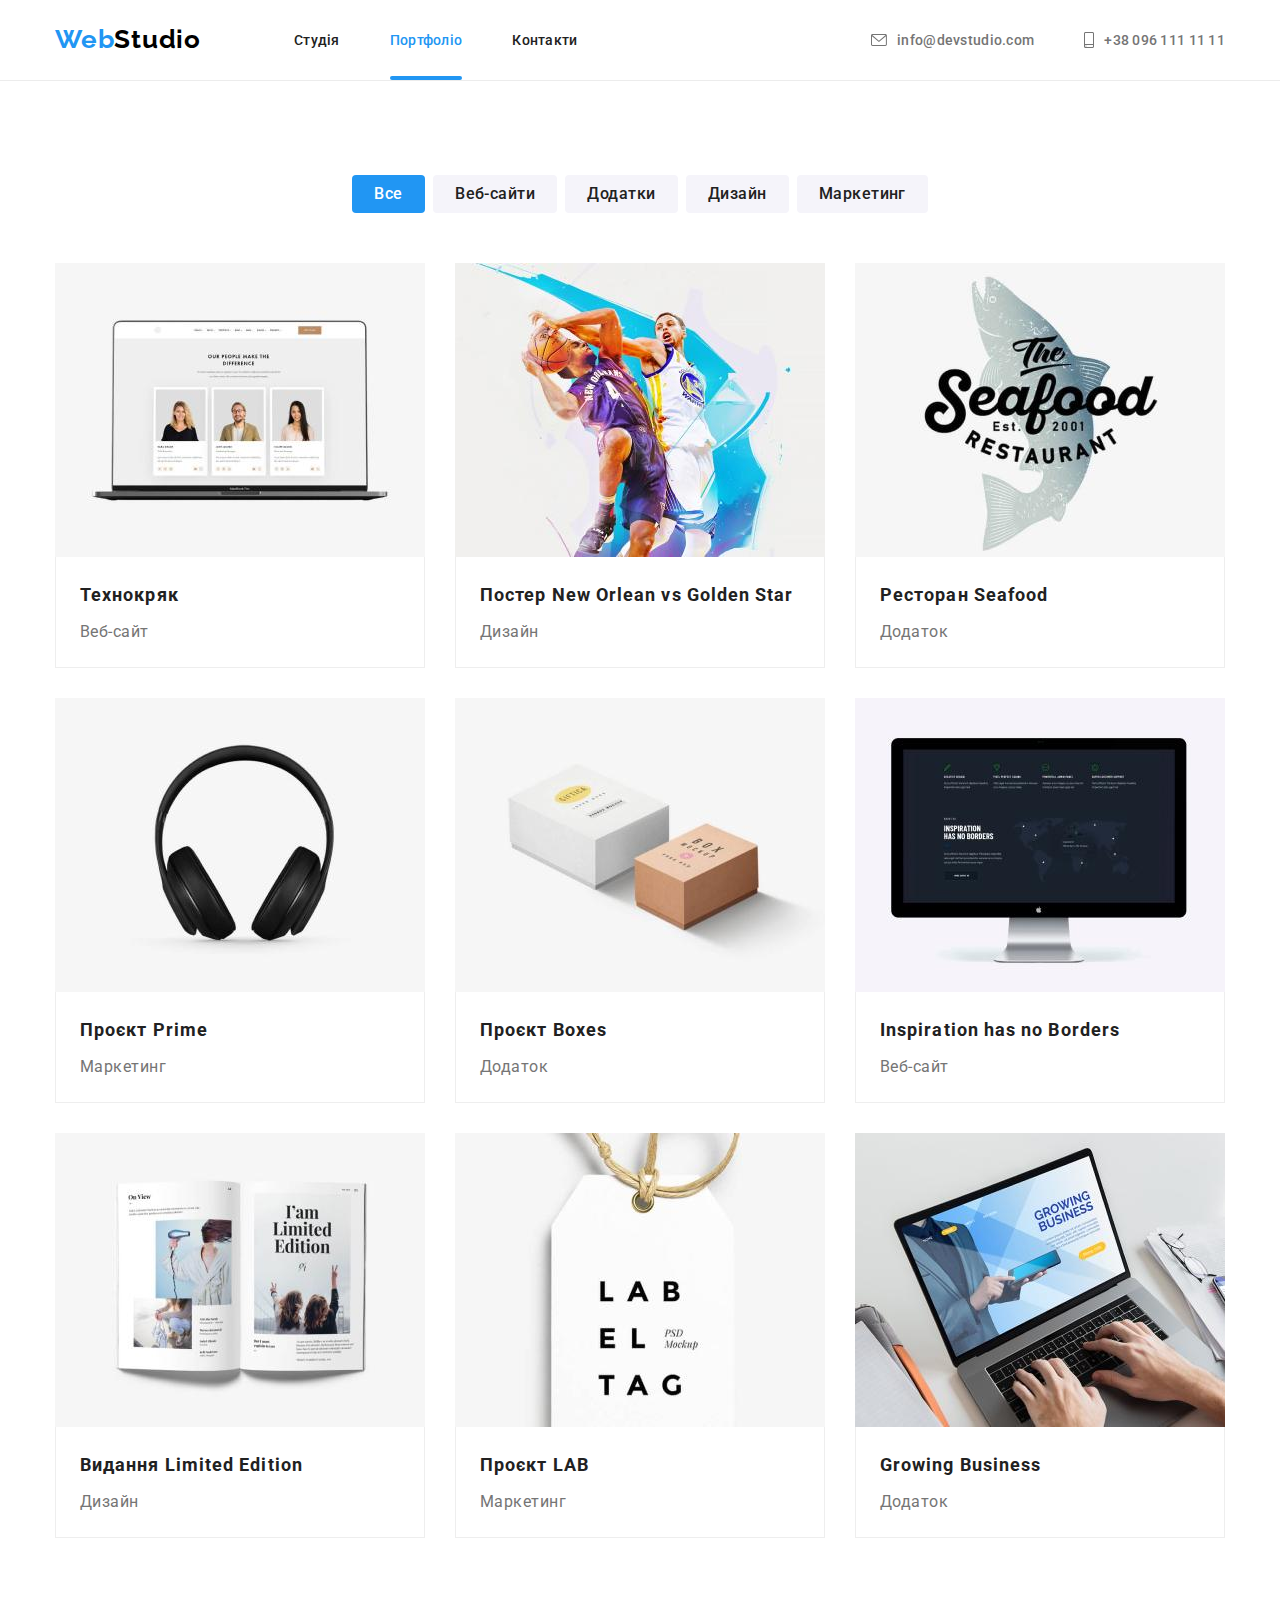
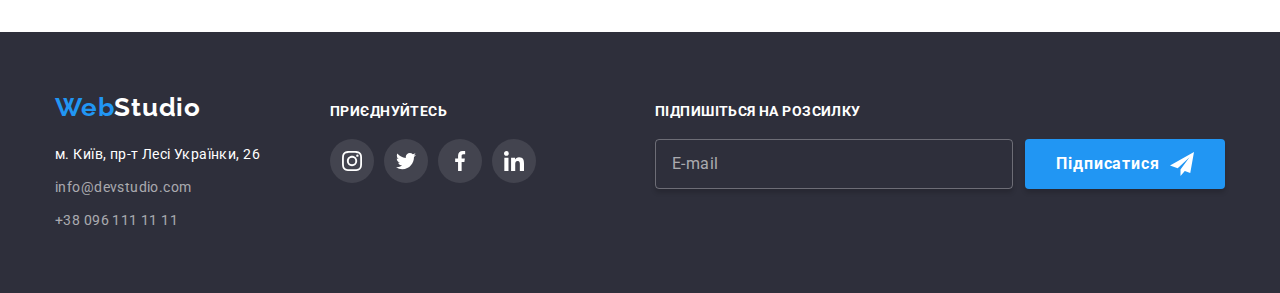
==== commit ef5930dd: "Update portfolio.html" ====
--- a/portfolio.html
+++ b/portfolio.html
@@ -303,7 +303,7 @@
                   </p>
                 </div>
                 <div class="card-list__wrap">
-                  <h2 class="card-list__iten-title">Проєкт Boxes</h2>
+                  <h2 class="card-list__item-title">Проєкт Boxes</h2>
                   <p class="card-list__item-descr">Додаток</p>
                 </div>
               </a>
